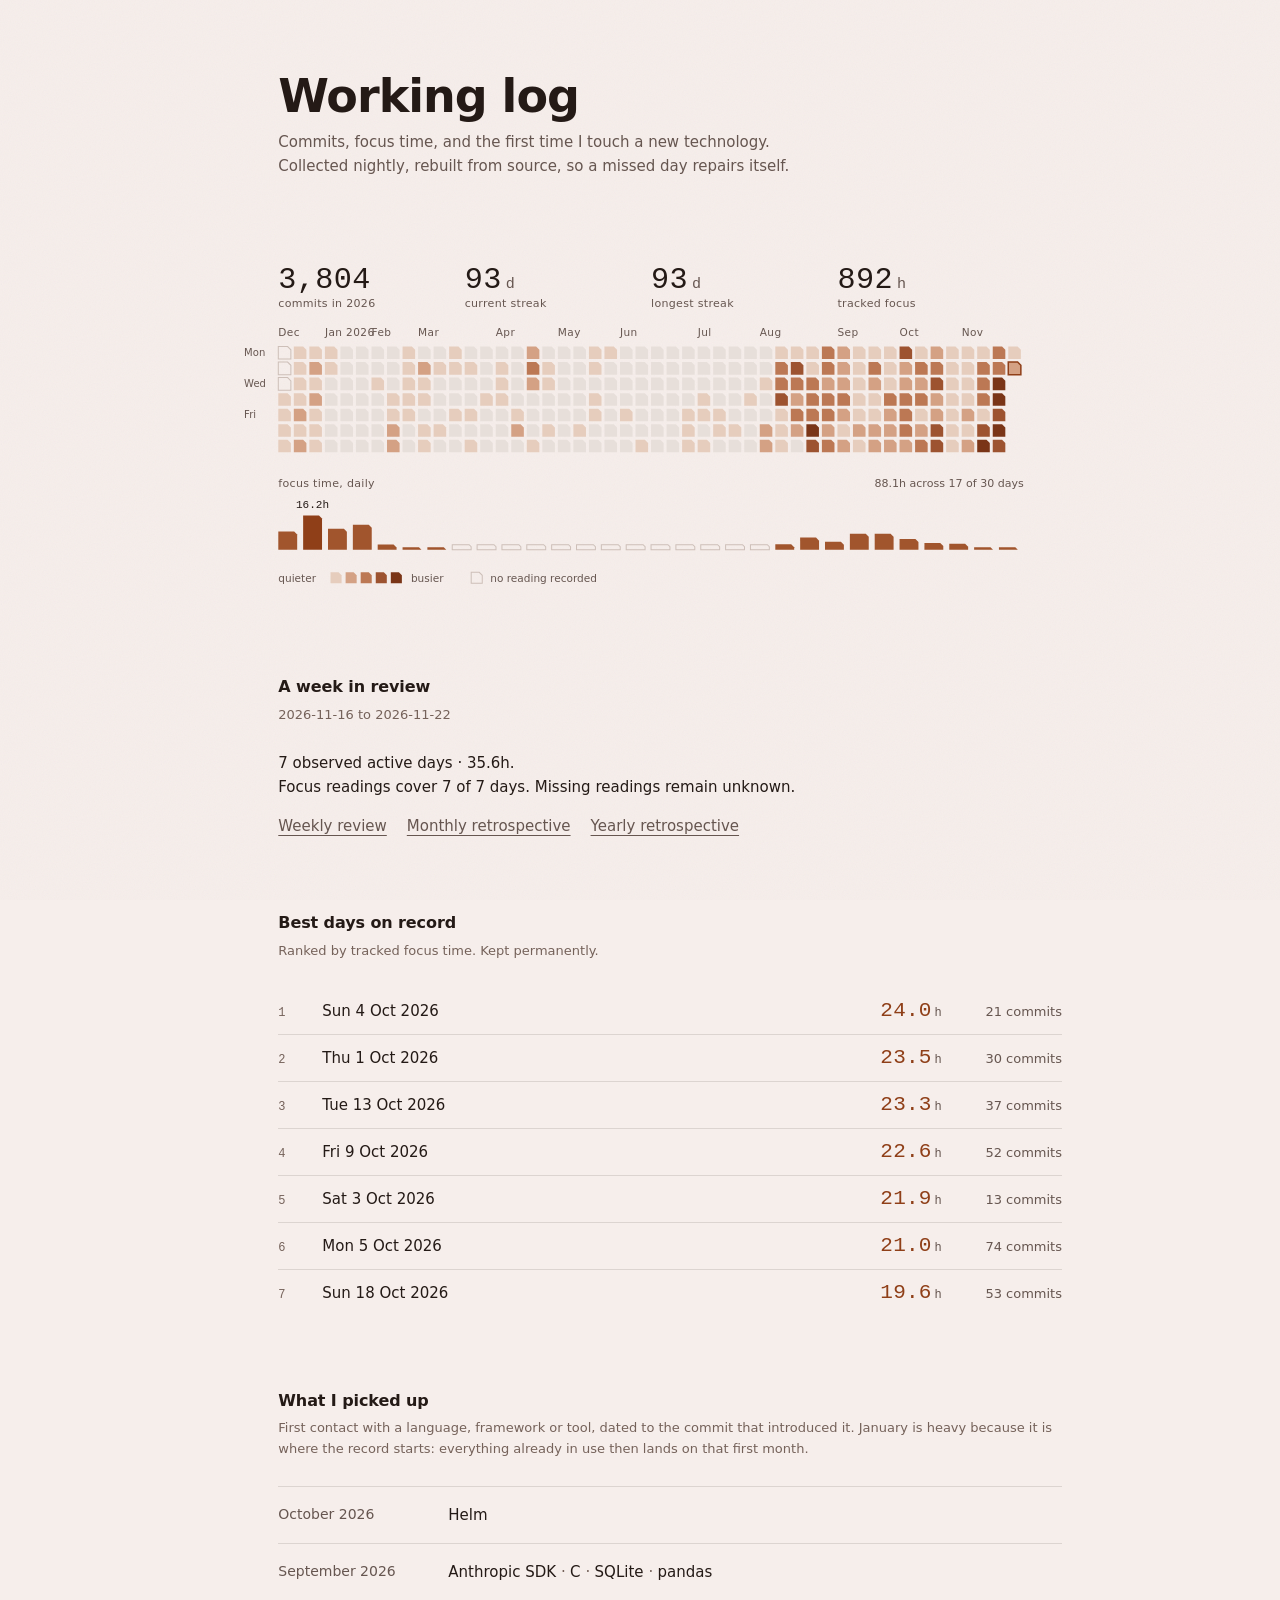
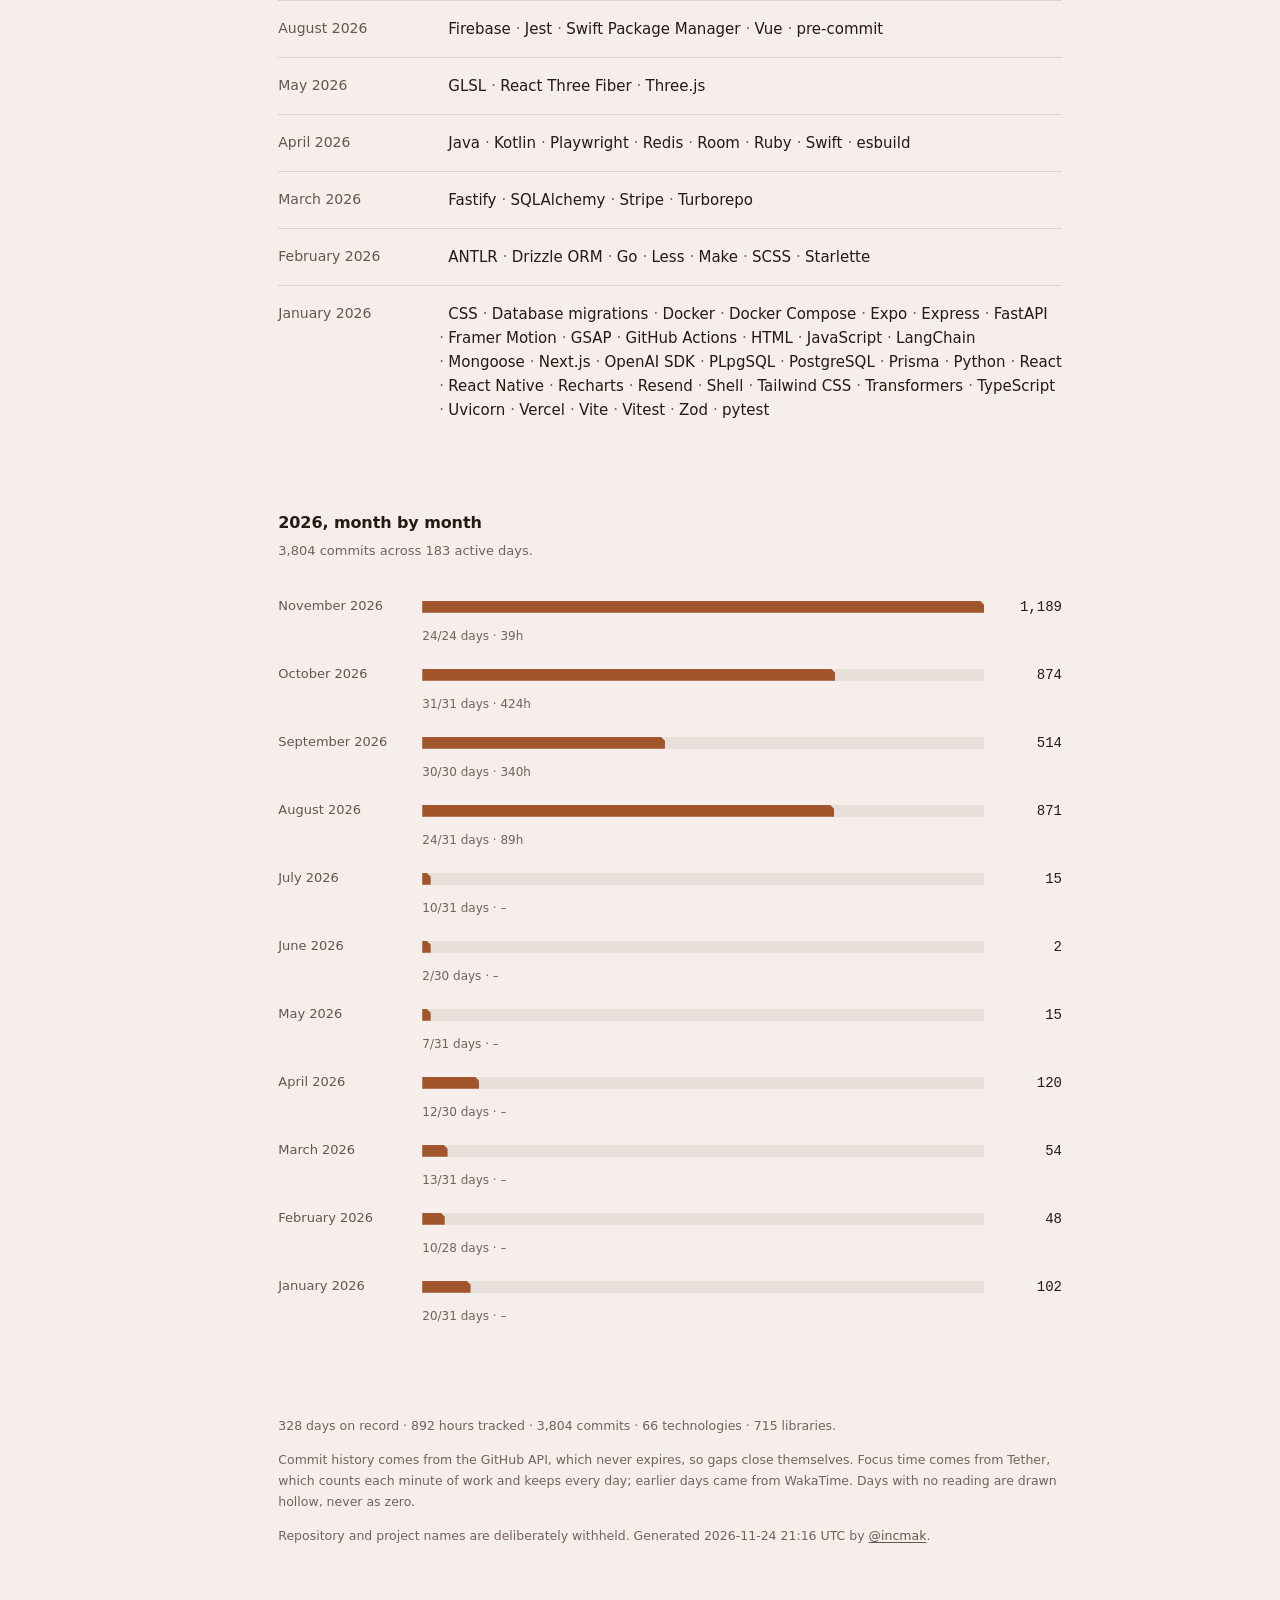
==== index.html @ fe4ab444 "Update working log for 2026-11-24" ====
<!doctype html>
<html lang="en">
<head>
<meta charset="utf-8">
<meta name="viewport" content="width=device-width, initial-scale=1">
<title>Working log</title>
<meta name="description" content="A self-updating record of commits, focus time and new technology.">
<meta name="color-scheme" content="dark light">
<link rel="icon" href="data:image/svg+xml,%3Csvg xmlns='http://www.w3.org/2000/svg' viewBox='0 0 16 16'%3E%3Cpath d='M2 2h9l3 3v9H2z' fill='%23cc7642'/%3E%3C/svg%3E">
<style>:root {
  --bg: #17100f;
  --ink: #f2e8e3;
  --dim: #b3a099;
  --faint: #958077;
  --cell-empty: #241b19;
  --cell-hollow: #3a2c28;
  --accent: #f0a05c;
  --focus: #c9764a;
  --ramp-0: #3d2620;
  --ramp-1: #6b3a2a;
  --ramp-2: #9c5334;
  --ramp-3: #cc7642;
  --ramp-4: #f0a05c;
}
:root { --hairline: rgba(242,232,227,.10); }
@media (prefers-color-scheme: light) {
:root {
  --bg: #f6eeeb;
  --ink: #241a16;
  --dim: #665650;
  --faint: #75625a;
  --cell-empty: #e7dfda;
  --cell-hollow: #cdbfb8;
  --accent: #8f3f18;
  --focus: #a1552d;
  --ramp-0: #e6cdbd;
  --ramp-1: #d4a184;
  --ramp-2: #bc7854;
  --ramp-3: #9d5330;
  --ramp-4: #7a3517;
}
:root { --hairline: rgba(36,26,22,.12); }
}

*, *::before, *::after { box-sizing: border-box; }
html { -webkit-text-size-adjust: 100%; }
body {
  margin: 0;
  background: var(--bg);
  color: var(--ink);
  font: 15px/1.6 system-ui, -apple-system, 'Segoe UI', Roboto, sans-serif;
  font-synthesis-weight: none;
}
/* Grain sits on the substrate, never over the content. */
.grain {
  position: fixed; inset: 0; pointer-events: none; z-index: 0;
  background-image: url("data:image/svg+xml,%3Csvg xmlns='http://www.w3.org/2000/svg' width='160' height='160'%3E%3Cfilter id='n'%3E%3CfeTurbulence type='fractalNoise' baseFrequency='0.85' numOctaves='3' stitchTiles='stitch'/%3E%3C/filter%3E%3Crect width='100%25' height='100%25' filter='url(%23n)'/%3E%3C/svg%3E"); opacity: .045;
}
/* The field is the signature artifact, so the page aligns to IT rather than the
   other way round: this inset equals the SVG's own left margin (60 of 840),
   putting the masthead, headings and rows on the same axis as the stat columns. */
.page {
  position: relative; z-index: 1; max-width: 900px; margin: 0 auto;
  padding: 72px 28px 96px; --inset: 7.143%;
}
.masthead, section, .colophon { padding-left: var(--inset); }

.masthead { margin-bottom: 56px; }
.masthead h1 {
  margin: 0 0 10px; font-size: clamp(30px, 6vw, 46px); font-weight: 620;
  letter-spacing: -.022em; line-height: 1.05;
}
.masthead p { margin: 0; max-width: 54ch; color: var(--dim); }

/* The field is the signature artifact and leads the page. On a narrow screen it
   scrolls rather than shrinking until the cells are unreadable. */
.field-scroll { overflow-x: auto; margin: 0 -28px; padding: 0 28px; }
.field-scroll svg { margin-left: 0; }
.field-scroll svg { display: block; width: 100%; min-width: 700px; height: auto; }
.field-scroll svg path[fill]:not([fill="none"]) { transition: opacity .12s ease; }
.field-scroll svg:hover path[fill]:not([fill="none"]) { opacity: .55; }
.field-scroll svg path:hover { opacity: 1 !important; }

section { margin-top: 72px; }
h2 {
  margin: 0 0 5px; font-size: 16px; font-weight: 600; letter-spacing: -.006em;
  color: var(--ink);
}
.lede { margin: 0 0 26px; color: var(--faint); font-size: 13px; }
.review-links { display: flex; flex-wrap: wrap; gap: 8px 20px; }
.review-links a { color: var(--dim); text-underline-offset: 4px; }

/* Records. Fixed columns so every row lines up regardless of content length. */
.records { list-style: none; margin: 0; padding: 0; }
.records li {
  display: grid; grid-template-columns: 28px 1fr auto 104px;
  align-items: baseline; gap: 16px; padding: 11px 0;
  border-top: 1px solid var(--hairline);
}
.records li:first-child { border-top: 0; }
.rank { font: 500 12px/1 ui-monospace, SFMono-Regular, Menlo, monospace; color: var(--faint); }
.when { color: var(--ink); }
.hours {
  font: 500 21px/1 ui-monospace, SFMono-Regular, Menlo, monospace;
  letter-spacing: .01em; color: var(--accent);
}
.hours i { font-style: normal; font-size: 12px; color: var(--dim); margin-left: 3px; }
.commits { text-align: right; color: var(--dim); font-size: 13px; }

/* Picked up: typographic list, not a wall of tinted chips. */
.epoch { display: grid; grid-template-columns: 150px 1fr; gap: 20px; padding: 16px 0; border-top: 1px solid var(--hairline); }
.epoch:first-child { border-top: 0; }
.epoch h3 { margin: 0; font-size: 14px; font-weight: 500; color: var(--dim); }
.picked { list-style: none; display: flex; flex-wrap: wrap; margin: 0; padding: 0; gap: 0 14px; }
.picked li { position: relative; }
.picked li + li::before {
  content: "\00b7"; position: absolute; left: -9px; color: var(--faint);
}

/* Months. The bar carries the same cut corner as a field cell. */
.months { list-style: none; margin: 0; padding: 0; }
.months li {
  display: grid; grid-template-columns: 130px 1fr 64px; align-items: center;
  gap: 14px; padding: 9px 0;
}
.months .m { color: var(--dim); font-size: 13px; }
.months .track { height: 12px; background: var(--cell-empty); }
.months .track i {
  display: block; height: 100%; background: var(--focus);
  clip-path: polygon(0 0, calc(100% - 4px) 0, 100% 4px, 100% 100%, 0 100%);
}
.months .n { font: 500 14px/1 ui-monospace, SFMono-Regular, Menlo, monospace; text-align: right; }
.months .sub { grid-column: 2 / -1; font-size: 12px; color: var(--faint); margin-top: -4px; }

.colophon { margin-top: 80px; color: var(--faint); font-size: 12.5px; line-height: 1.7; }
.colophon a { color: var(--dim); text-decoration-thickness: 1px; text-underline-offset: 2px; }
.colophon a:hover { color: var(--ink); }

@media (max-width: 620px) {
  .page { padding: 48px 20px 72px; --inset: 0; }
  .records li { grid-template-columns: 22px 1fr auto; }
  .records .commits { grid-column: 2 / -1; text-align: left; margin-top: -6px; }
  .epoch { grid-template-columns: 1fr; gap: 6px; }
  .months li { grid-template-columns: 104px 1fr 56px; }
}
@media (prefers-reduced-motion: reduce) {
  * { transition: none !important; animation: none !important; }
}
</style>
</head>
<body>
<div class="grain" aria-hidden="true"></div>
<div class="page">

<header class="masthead">
  <h1>Working log</h1>
  <p>Commits, focus time, and the first time I touch a new technology.
  Collected nightly, rebuilt from source, so a missed day repairs itself.</p>
</header>

<div class="field-scroll"><svg xmlns="http://www.w3.org/2000/svg" width="840" height="366" viewBox="0 0 840 366" role="img" aria-label="Commits per day over the last year, with recent focus time">
<rect width="840" height="366" fill="transparent"/>
<text x="60.0" y="54" font-family="ui-monospace, SFMono-Regular, 'SF Mono', 'Cascadia Mono', Menlo, Consolas, monospace" font-size="30" font-weight="500" fill="var(--ink)" letter-spacing="0.4">3,804</text>
<text x="60.0" y="73" font-family="system-ui, -apple-system, 'Segoe UI', Roboto, 'Helvetica Neue', Arial, sans-serif" font-size="11" fill="var(--dim)" letter-spacing="0.3">commits in 2026</text>
<text x="245.5" y="54" font-family="ui-monospace, SFMono-Regular, 'SF Mono', 'Cascadia Mono', Menlo, Consolas, monospace" font-size="30" font-weight="500" fill="var(--ink)" letter-spacing="0.4">93<tspan dx="4" font-size="15" fill="var(--dim)">d</tspan></text>
<text x="245.5" y="73" font-family="system-ui, -apple-system, 'Segoe UI', Roboto, 'Helvetica Neue', Arial, sans-serif" font-size="11" fill="var(--dim)" letter-spacing="0.3">current streak</text>
<text x="431.0" y="54" font-family="ui-monospace, SFMono-Regular, 'SF Mono', 'Cascadia Mono', Menlo, Consolas, monospace" font-size="30" font-weight="500" fill="var(--ink)" letter-spacing="0.4">93<tspan dx="4" font-size="15" fill="var(--dim)">d</tspan></text>
<text x="431.0" y="73" font-family="system-ui, -apple-system, 'Segoe UI', Roboto, 'Helvetica Neue', Arial, sans-serif" font-size="11" fill="var(--dim)" letter-spacing="0.3">longest streak</text>
<text x="616.5" y="54" font-family="ui-monospace, SFMono-Regular, 'SF Mono', 'Cascadia Mono', Menlo, Consolas, monospace" font-size="30" font-weight="500" fill="var(--ink)" letter-spacing="0.4">892<tspan dx="4" font-size="15" fill="var(--dim)">h</tspan></text>
<text x="616.5" y="73" font-family="system-ui, -apple-system, 'Segoe UI', Roboto, 'Helvetica Neue', Arial, sans-serif" font-size="11" fill="var(--dim)" letter-spacing="0.3">tracked focus</text>
<text x="60.0" y="102" font-family="system-ui, -apple-system, 'Segoe UI', Roboto, 'Helvetica Neue', Arial, sans-serif" font-size="10.5" fill="var(--dim)" letter-spacing="0.4">Dec</text>
<text x="106.4" y="102" font-family="system-ui, -apple-system, 'Segoe UI', Roboto, 'Helvetica Neue', Arial, sans-serif" font-size="10.5" fill="var(--dim)" letter-spacing="0.4">Jan 2026</text>
<text x="152.8" y="102" font-family="system-ui, -apple-system, 'Segoe UI', Roboto, 'Helvetica Neue', Arial, sans-serif" font-size="10.5" fill="var(--dim)" letter-spacing="0.4">Feb</text>
<text x="199.1" y="102" font-family="system-ui, -apple-system, 'Segoe UI', Roboto, 'Helvetica Neue', Arial, sans-serif" font-size="10.5" fill="var(--dim)" letter-spacing="0.4">Mar</text>
<text x="276.4" y="102" font-family="system-ui, -apple-system, 'Segoe UI', Roboto, 'Helvetica Neue', Arial, sans-serif" font-size="10.5" fill="var(--dim)" letter-spacing="0.4">Apr</text>
<text x="338.2" y="102" font-family="system-ui, -apple-system, 'Segoe UI', Roboto, 'Helvetica Neue', Arial, sans-serif" font-size="10.5" fill="var(--dim)" letter-spacing="0.4">May</text>
<text x="400.1" y="102" font-family="system-ui, -apple-system, 'Segoe UI', Roboto, 'Helvetica Neue', Arial, sans-serif" font-size="10.5" fill="var(--dim)" letter-spacing="0.4">Jun</text>
<text x="477.4" y="102" font-family="system-ui, -apple-system, 'Segoe UI', Roboto, 'Helvetica Neue', Arial, sans-serif" font-size="10.5" fill="var(--dim)" letter-spacing="0.4">Jul</text>
<text x="539.2" y="102" font-family="system-ui, -apple-system, 'Segoe UI', Roboto, 'Helvetica Neue', Arial, sans-serif" font-size="10.5" fill="var(--dim)" letter-spacing="0.4">Aug</text>
<text x="616.5" y="102" font-family="system-ui, -apple-system, 'Segoe UI', Roboto, 'Helvetica Neue', Arial, sans-serif" font-size="10.5" fill="var(--dim)" letter-spacing="0.4">Sep</text>
<text x="678.3" y="102" font-family="system-ui, -apple-system, 'Segoe UI', Roboto, 'Helvetica Neue', Arial, sans-serif" font-size="10.5" fill="var(--dim)" letter-spacing="0.4">Oct</text>
<text x="740.2" y="102" font-family="system-ui, -apple-system, 'Segoe UI', Roboto, 'Helvetica Neue', Arial, sans-serif" font-size="10.5" fill="var(--dim)" letter-spacing="0.4">Nov</text>
<text x="26" y="118.3" font-family="system-ui, -apple-system, 'Segoe UI', Roboto, 'Helvetica Neue', Arial, sans-serif" font-size="10" fill="var(--dim)" dominant-baseline="central">Mon</text>
<text x="26" y="149.2" font-family="system-ui, -apple-system, 'Segoe UI', Roboto, 'Helvetica Neue', Arial, sans-serif" font-size="10" fill="var(--dim)" dominant-baseline="central">Wed</text>
<text x="26" y="180.1" font-family="system-ui, -apple-system, 'Segoe UI', Roboto, 'Helvetica Neue', Arial, sans-serif" font-size="10" fill="var(--dim)" dominant-baseline="central">Fri</text>
<path d="M60.00 112.00H69.27L72.52 115.26V124.52H60.00Z" fill="none" stroke="var(--cell-hollow)" stroke-width="1"><title>Mon 29 Dec 2025: no record</title></path>
<path d="M60.00 127.46H69.27L72.52 130.71V139.98H60.00Z" fill="none" stroke="var(--cell-hollow)" stroke-width="1"><title>Tue 30 Dec 2025: no record</title></path>
<path d="M60.00 142.92H69.27L72.52 146.17V155.44H60.00Z" fill="none" stroke="var(--cell-hollow)" stroke-width="1"><title>Wed 31 Dec 2025: no record</title></path>
<path d="M60.00 158.38H69.27L72.52 161.63V170.90H60.00Z" fill="var(--ramp-0)"><title>Thu 1 Jan 2026: 6 commits</title></path>
<path d="M60.00 173.83H69.27L72.52 177.09V186.35H60.00Z" fill="var(--ramp-0)"><title>Fri 2 Jan 2026: 8 commits</title></path>
<path d="M60.00 189.29H69.27L72.52 192.55V201.81H60.00Z" fill="var(--ramp-0)"><title>Sat 3 Jan 2026: 1 commit</title></path>
<path d="M60.00 204.75H69.27L72.52 208.01V217.27H60.00Z" fill="var(--ramp-0)"><title>Sun 4 Jan 2026: 5 commits</title></path>
<path d="M75.46 112.00H84.72L87.98 115.26V124.52H75.46Z" fill="var(--ramp-0)"><title>Mon 5 Jan 2026: 1 commit</title></path>
<path d="M75.46 127.46H84.72L87.98 130.71V139.98H75.46Z" fill="var(--ramp-0)"><title>Tue 6 Jan 2026: 5 commits</title></path>
<path d="M75.46 142.92H84.72L87.98 146.17V155.44H75.46Z" fill="var(--ramp-0)"><title>Wed 7 Jan 2026: 5 commits</title></path>
<path d="M75.46 158.38H84.72L87.98 161.63V170.90H75.46Z" fill="var(--ramp-0)"><title>Thu 8 Jan 2026: 2 commits</title></path>
<path d="M75.46 173.83H84.72L87.98 177.09V186.35H75.46Z" fill="var(--ramp-1)"><title>Fri 9 Jan 2026: 9 commits</title></path>
<path d="M75.46 189.29H84.72L87.98 192.55V201.81H75.46Z" fill="var(--ramp-0)"><title>Sat 10 Jan 2026: 6 commits</title></path>
<path d="M75.46 204.75H84.72L87.98 208.01V217.27H75.46Z" fill="var(--ramp-1)"><title>Sun 11 Jan 2026: 10 commits</title></path>
<path d="M90.92 112.00H100.18L103.44 115.26V124.52H90.92Z" fill="var(--ramp-0)"><title>Mon 12 Jan 2026: 7 commits</title></path>
<path d="M90.92 127.46H100.18L103.44 130.71V139.98H90.92Z" fill="var(--ramp-1)"><title>Tue 13 Jan 2026: 10 commits</title></path>
<path d="M90.92 142.92H100.18L103.44 146.17V155.44H90.92Z" fill="var(--ramp-0)"><title>Wed 14 Jan 2026: 3 commits</title></path>
<path d="M90.92 158.38H100.18L103.44 161.63V170.90H90.92Z" fill="var(--ramp-1)"><title>Thu 15 Jan 2026: 11 commits</title></path>
<path d="M90.92 173.83H100.18L103.44 177.09V186.35H90.92Z" fill="var(--ramp-0)"><title>Fri 16 Jan 2026: 3 commits</title></path>
<path d="M90.92 189.29H100.18L103.44 192.55V201.81H90.92Z" fill="var(--ramp-0)"><title>Sat 17 Jan 2026: 4 commits</title></path>
<path d="M90.92 204.75H100.18L103.44 208.01V217.27H90.92Z" fill="var(--ramp-0)"><title>Sun 18 Jan 2026: 1 commit</title></path>
<path d="M106.38 112.00H115.64L118.90 115.26V124.52H106.38Z" fill="var(--ramp-0)"><title>Mon 19 Jan 2026: 4 commits</title></path>
<path d="M106.38 127.46H115.64L118.90 130.71V139.98H106.38Z" fill="var(--ramp-0)"><title>Tue 20 Jan 2026: 1 commit</title></path>
<path d="M106.38 142.92H115.64L118.90 146.17V155.44H106.38Z" fill="var(--cell-empty)"><title>Wed 21 Jan 2026: 0 commits</title></path>
<path d="M106.38 158.38H115.64L118.90 161.63V170.90H106.38Z" fill="var(--cell-empty)"><title>Thu 22 Jan 2026: 0 commits</title></path>
<path d="M106.38 173.83H115.64L118.90 177.09V186.35H106.38Z" fill="var(--cell-empty)"><title>Fri 23 Jan 2026: 0 commits</title></path>
<path d="M106.38 189.29H115.64L118.90 192.55V201.81H106.38Z" fill="var(--cell-empty)"><title>Sat 24 Jan 2026: 0 commits</title></path>
<path d="M106.38 204.75H115.64L118.90 208.01V217.27H106.38Z" fill="var(--cell-empty)"><title>Sun 25 Jan 2026: 0 commits</title></path>
<path d="M121.83 112.00H131.10L134.35 115.26V124.52H121.83Z" fill="var(--cell-empty)"><title>Mon 26 Jan 2026: 0 commits</title></path>
<path d="M121.83 127.46H131.10L134.35 130.71V139.98H121.83Z" fill="var(--cell-empty)"><title>Tue 27 Jan 2026: 0 commits</title></path>
<path d="M121.83 142.92H131.10L134.35 146.17V155.44H121.83Z" fill="var(--cell-empty)"><title>Wed 28 Jan 2026: 0 commits</title></path>
<path d="M121.83 158.38H131.10L134.35 161.63V170.90H121.83Z" fill="var(--cell-empty)"><title>Thu 29 Jan 2026: 0 commits</title></path>
<path d="M121.83 173.83H131.10L134.35 177.09V186.35H121.83Z" fill="var(--cell-empty)"><title>Fri 30 Jan 2026: 0 commits</title></path>
<path d="M121.83 189.29H131.10L134.35 192.55V201.81H121.83Z" fill="var(--cell-empty)"><title>Sat 31 Jan 2026: 0 commits</title></path>
<path d="M121.83 204.75H131.10L134.35 208.01V217.27H121.83Z" fill="var(--cell-empty)"><title>Sun 1 Feb 2026: 0 commits</title></path>
<path d="M137.29 112.00H146.56L149.81 115.26V124.52H137.29Z" fill="var(--cell-empty)"><title>Mon 2 Feb 2026: 0 commits</title></path>
<path d="M137.29 127.46H146.56L149.81 130.71V139.98H137.29Z" fill="var(--cell-empty)"><title>Tue 3 Feb 2026: 0 commits</title></path>
<path d="M137.29 142.92H146.56L149.81 146.17V155.44H137.29Z" fill="var(--cell-empty)"><title>Wed 4 Feb 2026: 0 commits</title></path>
<path d="M137.29 158.38H146.56L149.81 161.63V170.90H137.29Z" fill="var(--cell-empty)"><title>Thu 5 Feb 2026: 0 commits</title></path>
<path d="M137.29 173.83H146.56L149.81 177.09V186.35H137.29Z" fill="var(--cell-empty)"><title>Fri 6 Feb 2026: 0 commits</title></path>
<path d="M137.29 189.29H146.56L149.81 192.55V201.81H137.29Z" fill="var(--cell-empty)"><title>Sat 7 Feb 2026: 0 commits</title></path>
<path d="M137.29 204.75H146.56L149.81 208.01V217.27H137.29Z" fill="var(--cell-empty)"><title>Sun 8 Feb 2026: 0 commits</title></path>
<path d="M152.75 112.00H162.02L165.27 115.26V124.52H152.75Z" fill="var(--cell-empty)"><title>Mon 9 Feb 2026: 0 commits</title></path>
<path d="M152.75 127.46H162.02L165.27 130.71V139.98H152.75Z" fill="var(--cell-empty)"><title>Tue 10 Feb 2026: 0 commits</title></path>
<path d="M152.75 142.92H162.02L165.27 146.17V155.44H152.75Z" fill="var(--ramp-0)"><title>Wed 11 Feb 2026: 1 commit</title></path>
<path d="M152.75 158.38H162.02L165.27 161.63V170.90H152.75Z" fill="var(--cell-empty)"><title>Thu 12 Feb 2026: 0 commits</title></path>
<path d="M152.75 173.83H162.02L165.27 177.09V186.35H152.75Z" fill="var(--cell-empty)"><title>Fri 13 Feb 2026: 0 commits</title></path>
<path d="M152.75 189.29H162.02L165.27 192.55V201.81H152.75Z" fill="var(--cell-empty)"><title>Sat 14 Feb 2026: 0 commits</title></path>
<path d="M152.75 204.75H162.02L165.27 208.01V217.27H152.75Z" fill="var(--cell-empty)"><title>Sun 15 Feb 2026: 0 commits</title></path>
<path d="M168.21 112.00H177.47L180.73 115.26V124.52H168.21Z" fill="var(--cell-empty)"><title>Mon 16 Feb 2026: 0 commits</title></path>
<path d="M168.21 127.46H177.47L180.73 130.71V139.98H168.21Z" fill="var(--cell-empty)"><title>Tue 17 Feb 2026: 0 commits</title></path>
<path d="M168.21 142.92H177.47L180.73 146.17V155.44H168.21Z" fill="var(--cell-empty)"><title>Wed 18 Feb 2026: 0 commits</title></path>
<path d="M168.21 158.38H177.47L180.73 161.63V170.90H168.21Z" fill="var(--ramp-0)"><title>Thu 19 Feb 2026: 7 commits</title></path>
<path d="M168.21 173.83H177.47L180.73 177.09V186.35H168.21Z" fill="var(--ramp-0)"><title>Fri 20 Feb 2026: 3 commits</title></path>
<path d="M168.21 189.29H177.47L180.73 192.55V201.81H168.21Z" fill="var(--ramp-1)"><title>Sat 21 Feb 2026: 11 commits</title></path>
<path d="M168.21 204.75H177.47L180.73 208.01V217.27H168.21Z" fill="var(--ramp-1)"><title>Sun 22 Feb 2026: 11 commits</title></path>
<path d="M183.67 112.00H192.93L196.19 115.26V124.52H183.67Z" fill="var(--ramp-0)"><title>Mon 23 Feb 2026: 4 commits</title></path>
<path d="M183.67 127.46H192.93L196.19 130.71V139.98H183.67Z" fill="var(--ramp-0)"><title>Tue 24 Feb 2026: 7 commits</title></path>
<path d="M183.67 142.92H192.93L196.19 146.17V155.44H183.67Z" fill="var(--ramp-0)"><title>Wed 25 Feb 2026: 1 commit</title></path>
<path d="M183.67 158.38H192.93L196.19 161.63V170.90H183.67Z" fill="var(--ramp-0)"><title>Thu 26 Feb 2026: 1 commit</title></path>
<path d="M183.67 173.83H192.93L196.19 177.09V186.35H183.67Z" fill="var(--ramp-0)"><title>Fri 27 Feb 2026: 2 commits</title></path>
<path d="M183.67 189.29H192.93L196.19 192.55V201.81H183.67Z" fill="var(--cell-empty)"><title>Sat 28 Feb 2026: 0 commits</title></path>
<path d="M183.67 204.75H192.93L196.19 208.01V217.27H183.67Z" fill="var(--cell-empty)"><title>Sun 1 Mar 2026: 0 commits</title></path>
<path d="M199.12 112.00H208.39L211.65 115.26V124.52H199.12Z" fill="var(--cell-empty)"><title>Mon 2 Mar 2026: 0 commits</title></path>
<path d="M199.12 127.46H208.39L211.65 130.71V139.98H199.12Z" fill="var(--ramp-1)"><title>Tue 3 Mar 2026: 16 commits</title></path>
<path d="M199.12 142.92H208.39L211.65 146.17V155.44H199.12Z" fill="var(--ramp-0)"><title>Wed 4 Mar 2026: 4 commits</title></path>
<path d="M199.12 158.38H208.39L211.65 161.63V170.90H199.12Z" fill="var(--ramp-0)"><title>Thu 5 Mar 2026: 4 commits</title></path>
<path d="M199.12 173.83H208.39L211.65 177.09V186.35H199.12Z" fill="var(--cell-empty)"><title>Fri 6 Mar 2026: 0 commits</title></path>
<path d="M199.12 189.29H208.39L211.65 192.55V201.81H199.12Z" fill="var(--ramp-0)"><title>Sat 7 Mar 2026: 2 commits</title></path>
<path d="M199.12 204.75H208.39L211.65 208.01V217.27H199.12Z" fill="var(--ramp-0)"><title>Sun 8 Mar 2026: 7 commits</title></path>
<path d="M214.58 112.00H223.85L227.10 115.26V124.52H214.58Z" fill="var(--cell-empty)"><title>Mon 9 Mar 2026: 0 commits</title></path>
<path d="M214.58 127.46H223.85L227.10 130.71V139.98H214.58Z" fill="var(--ramp-0)"><title>Tue 10 Mar 2026: 6 commits</title></path>
<path d="M214.58 142.92H223.85L227.10 146.17V155.44H214.58Z" fill="var(--cell-empty)"><title>Wed 11 Mar 2026: 0 commits</title></path>
<path d="M214.58 158.38H223.85L227.10 161.63V170.90H214.58Z" fill="var(--cell-empty)"><title>Thu 12 Mar 2026: 0 commits</title></path>
<path d="M214.58 173.83H223.85L227.10 177.09V186.35H214.58Z" fill="var(--cell-empty)"><title>Fri 13 Mar 2026: 0 commits</title></path>
<path d="M214.58 189.29H223.85L227.10 192.55V201.81H214.58Z" fill="var(--ramp-0)"><title>Sat 14 Mar 2026: 4 commits</title></path>
<path d="M214.58 204.75H223.85L227.10 208.01V217.27H214.58Z" fill="var(--cell-empty)"><title>Sun 15 Mar 2026: 0 commits</title></path>
<path d="M230.04 112.00H239.31L242.56 115.26V124.52H230.04Z" fill="var(--ramp-0)"><title>Mon 16 Mar 2026: 2 commits</title></path>
<path d="M230.04 127.46H239.31L242.56 130.71V139.98H230.04Z" fill="var(--ramp-0)"><title>Tue 17 Mar 2026: 1 commit</title></path>
<path d="M230.04 142.92H239.31L242.56 146.17V155.44H230.04Z" fill="var(--cell-empty)"><title>Wed 18 Mar 2026: 0 commits</title></path>
<path d="M230.04 158.38H239.31L242.56 161.63V170.90H230.04Z" fill="var(--cell-empty)"><title>Thu 19 Mar 2026: 0 commits</title></path>
<path d="M230.04 173.83H239.31L242.56 177.09V186.35H230.04Z" fill="var(--ramp-0)"><title>Fri 20 Mar 2026: 1 commit</title></path>
<path d="M230.04 189.29H239.31L242.56 192.55V201.81H230.04Z" fill="var(--cell-empty)"><title>Sat 21 Mar 2026: 0 commits</title></path>
<path d="M230.04 204.75H239.31L242.56 208.01V217.27H230.04Z" fill="var(--cell-empty)"><title>Sun 22 Mar 2026: 0 commits</title></path>
<path d="M245.50 112.00H254.77L258.02 115.26V124.52H245.50Z" fill="var(--cell-empty)"><title>Mon 23 Mar 2026: 0 commits</title></path>
<path d="M245.50 127.46H254.77L258.02 130.71V139.98H245.50Z" fill="var(--ramp-0)"><title>Tue 24 Mar 2026: 3 commits</title></path>
<path d="M245.50 142.92H254.77L258.02 146.17V155.44H245.50Z" fill="var(--cell-empty)"><title>Wed 25 Mar 2026: 0 commits</title></path>
<path d="M245.50 158.38H254.77L258.02 161.63V170.90H245.50Z" fill="var(--cell-empty)"><title>Thu 26 Mar 2026: 0 commits</title></path>
<path d="M245.50 173.83H254.77L258.02 177.09V186.35H245.50Z" fill="var(--ramp-0)"><title>Fri 27 Mar 2026: 2 commits</title></path>
<path d="M245.50 189.29H254.77L258.02 192.55V201.81H245.50Z" fill="var(--cell-empty)"><title>Sat 28 Mar 2026: 0 commits</title></path>
<path d="M245.50 204.75H254.77L258.02 208.01V217.27H245.50Z" fill="var(--ramp-0)"><title>Sun 29 Mar 2026: 2 commits</title></path>
<path d="M260.96 112.00H270.22L273.48 115.26V124.52H260.96Z" fill="var(--cell-empty)"><title>Mon 30 Mar 2026: 0 commits</title></path>
<path d="M260.96 127.46H270.22L273.48 130.71V139.98H260.96Z" fill="var(--cell-empty)"><title>Tue 31 Mar 2026: 0 commits</title></path>
<path d="M260.96 142.92H270.22L273.48 146.17V155.44H260.96Z" fill="var(--cell-empty)"><title>Wed 1 Apr 2026: 0 commits</title></path>
<path d="M260.96 158.38H270.22L273.48 161.63V170.90H260.96Z" fill="var(--ramp-0)"><title>Thu 2 Apr 2026: 1 commit</title></path>
<path d="M260.96 173.83H270.22L273.48 177.09V186.35H260.96Z" fill="var(--cell-empty)"><title>Fri 3 Apr 2026: 0 commits</title></path>
<path d="M260.96 189.29H270.22L273.48 192.55V201.81H260.96Z" fill="var(--cell-empty)"><title>Sat 4 Apr 2026: 0 commits</title></path>
<path d="M260.96 204.75H270.22L273.48 208.01V217.27H260.96Z" fill="var(--cell-empty)"><title>Sun 5 Apr 2026: 0 commits</title></path>
<path d="M276.42 112.00H285.68L288.94 115.26V124.52H276.42Z" fill="var(--cell-empty)"><title>Mon 6 Apr 2026: 0 commits</title></path>
<path d="M276.42 127.46H285.68L288.94 130.71V139.98H276.42Z" fill="var(--ramp-0)"><title>Tue 7 Apr 2026: 6 commits</title></path>
<path d="M276.42 142.92H285.68L288.94 146.17V155.44H276.42Z" fill="var(--ramp-0)"><title>Wed 8 Apr 2026: 1 commit</title></path>
<path d="M276.42 158.38H285.68L288.94 161.63V170.90H276.42Z" fill="var(--ramp-0)"><title>Thu 9 Apr 2026: 2 commits</title></path>
<path d="M276.42 173.83H285.68L288.94 177.09V186.35H276.42Z" fill="var(--cell-empty)"><title>Fri 10 Apr 2026: 0 commits</title></path>
<path d="M276.42 189.29H285.68L288.94 192.55V201.81H276.42Z" fill="var(--cell-empty)"><title>Sat 11 Apr 2026: 0 commits</title></path>
<path d="M276.42 204.75H285.68L288.94 208.01V217.27H276.42Z" fill="var(--cell-empty)"><title>Sun 12 Apr 2026: 0 commits</title></path>
<path d="M291.88 112.00H301.14L304.40 115.26V124.52H291.88Z" fill="var(--cell-empty)"><title>Mon 13 Apr 2026: 0 commits</title></path>
<path d="M291.88 127.46H301.14L304.40 130.71V139.98H291.88Z" fill="var(--cell-empty)"><title>Tue 14 Apr 2026: 0 commits</title></path>
<path d="M291.88 142.92H301.14L304.40 146.17V155.44H291.88Z" fill="var(--cell-empty)"><title>Wed 15 Apr 2026: 0 commits</title></path>
<path d="M291.88 158.38H301.14L304.40 161.63V170.90H291.88Z" fill="var(--cell-empty)"><title>Thu 16 Apr 2026: 0 commits</title></path>
<path d="M291.88 173.83H301.14L304.40 177.09V186.35H291.88Z" fill="var(--ramp-0)"><title>Fri 17 Apr 2026: 2 commits</title></path>
<path d="M291.88 189.29H301.14L304.40 192.55V201.81H291.88Z" fill="var(--ramp-1)"><title>Sat 18 Apr 2026: 14 commits</title></path>
<path d="M291.88 204.75H301.14L304.40 208.01V217.27H291.88Z" fill="var(--cell-empty)"><title>Sun 19 Apr 2026: 0 commits</title></path>
<path d="M307.33 112.00H316.60L319.85 115.26V124.52H307.33Z" fill="var(--ramp-1)"><title>Mon 20 Apr 2026: 16 commits</title></path>
<path d="M307.33 127.46H316.60L319.85 130.71V139.98H307.33Z" fill="var(--ramp-2)"><title>Tue 21 Apr 2026: 56 commits</title></path>
<path d="M307.33 142.92H316.60L319.85 146.17V155.44H307.33Z" fill="var(--ramp-1)"><title>Wed 22 Apr 2026: 19 commits</title></path>
<path d="M307.33 158.38H316.60L319.85 161.63V170.90H307.33Z" fill="var(--cell-empty)"><title>Thu 23 Apr 2026: 0 commits</title></path>
<path d="M307.33 173.83H316.60L319.85 177.09V186.35H307.33Z" fill="var(--cell-empty)"><title>Fri 24 Apr 2026: 0 commits</title></path>
<path d="M307.33 189.29H316.60L319.85 192.55V201.81H307.33Z" fill="var(--cell-empty)"><title>Sat 25 Apr 2026: 0 commits</title></path>
<path d="M307.33 204.75H316.60L319.85 208.01V217.27H307.33Z" fill="var(--ramp-0)"><title>Sun 26 Apr 2026: 1 commit</title></path>
<path d="M322.79 112.00H332.06L335.31 115.26V124.52H322.79Z" fill="var(--cell-empty)"><title>Mon 27 Apr 2026: 0 commits</title></path>
<path d="M322.79 127.46H332.06L335.31 130.71V139.98H322.79Z" fill="var(--ramp-0)"><title>Tue 28 Apr 2026: 1 commit</title></path>
<path d="M322.79 142.92H332.06L335.31 146.17V155.44H322.79Z" fill="var(--ramp-0)"><title>Wed 29 Apr 2026: 1 commit</title></path>
<path d="M322.79 158.38H332.06L335.31 161.63V170.90H322.79Z" fill="var(--cell-empty)"><title>Thu 30 Apr 2026: 0 commits</title></path>
<path d="M322.79 173.83H332.06L335.31 177.09V186.35H322.79Z" fill="var(--cell-empty)"><title>Fri 1 May 2026: 0 commits</title></path>
<path d="M322.79 189.29H332.06L335.31 192.55V201.81H322.79Z" fill="var(--ramp-0)"><title>Sat 2 May 2026: 1 commit</title></path>
<path d="M322.79 204.75H332.06L335.31 208.01V217.27H322.79Z" fill="var(--cell-empty)"><title>Sun 3 May 2026: 0 commits</title></path>
<path d="M338.25 112.00H347.52L350.77 115.26V124.52H338.25Z" fill="var(--cell-empty)"><title>Mon 4 May 2026: 0 commits</title></path>
<path d="M338.25 127.46H347.52L350.77 130.71V139.98H338.25Z" fill="var(--cell-empty)"><title>Tue 5 May 2026: 0 commits</title></path>
<path d="M338.25 142.92H347.52L350.77 146.17V155.44H338.25Z" fill="var(--cell-empty)"><title>Wed 6 May 2026: 0 commits</title></path>
<path d="M338.25 158.38H347.52L350.77 161.63V170.90H338.25Z" fill="var(--cell-empty)"><title>Thu 7 May 2026: 0 commits</title></path>
<path d="M338.25 173.83H347.52L350.77 177.09V186.35H338.25Z" fill="var(--cell-empty)"><title>Fri 8 May 2026: 0 commits</title></path>
<path d="M338.25 189.29H347.52L350.77 192.55V201.81H338.25Z" fill="var(--cell-empty)"><title>Sat 9 May 2026: 0 commits</title></path>
<path d="M338.25 204.75H347.52L350.77 208.01V217.27H338.25Z" fill="var(--cell-empty)"><title>Sun 10 May 2026: 0 commits</title></path>
<path d="M353.71 112.00H362.97L366.23 115.26V124.52H353.71Z" fill="var(--cell-empty)"><title>Mon 11 May 2026: 0 commits</title></path>
<path d="M353.71 127.46H362.97L366.23 130.71V139.98H353.71Z" fill="var(--cell-empty)"><title>Tue 12 May 2026: 0 commits</title></path>
<path d="M353.71 142.92H362.97L366.23 146.17V155.44H353.71Z" fill="var(--cell-empty)"><title>Wed 13 May 2026: 0 commits</title></path>
<path d="M353.71 158.38H362.97L366.23 161.63V170.90H353.71Z" fill="var(--cell-empty)"><title>Thu 14 May 2026: 0 commits</title></path>
<path d="M353.71 173.83H362.97L366.23 177.09V186.35H353.71Z" fill="var(--cell-empty)"><title>Fri 15 May 2026: 0 commits</title></path>
<path d="M353.71 189.29H362.97L366.23 192.55V201.81H353.71Z" fill="var(--ramp-0)"><title>Sat 16 May 2026: 1 commit</title></path>
<path d="M353.71 204.75H362.97L366.23 208.01V217.27H353.71Z" fill="var(--cell-empty)"><title>Sun 17 May 2026: 0 commits</title></path>
<path d="M369.17 112.00H378.43L381.69 115.26V124.52H369.17Z" fill="var(--ramp-0)"><title>Mon 18 May 2026: 2 commits</title></path>
<path d="M369.17 127.46H378.43L381.69 130.71V139.98H369.17Z" fill="var(--ramp-0)"><title>Tue 19 May 2026: 1 commit</title></path>
<path d="M369.17 142.92H378.43L381.69 146.17V155.44H369.17Z" fill="var(--cell-empty)"><title>Wed 20 May 2026: 0 commits</title></path>
<path d="M369.17 158.38H378.43L381.69 161.63V170.90H369.17Z" fill="var(--ramp-0)"><title>Thu 21 May 2026: 5 commits</title></path>
<path d="M369.17 173.83H378.43L381.69 177.09V186.35H369.17Z" fill="var(--ramp-0)"><title>Fri 22 May 2026: 2 commits</title></path>
<path d="M369.17 189.29H378.43L381.69 192.55V201.81H369.17Z" fill="var(--cell-empty)"><title>Sat 23 May 2026: 0 commits</title></path>
<path d="M369.17 204.75H378.43L381.69 208.01V217.27H369.17Z" fill="var(--cell-empty)"><title>Sun 24 May 2026: 0 commits</title></path>
<path d="M384.62 112.00H393.89L397.15 115.26V124.52H384.62Z" fill="var(--ramp-0)"><title>Mon 25 May 2026: 3 commits</title></path>
<path d="M384.62 127.46H393.89L397.15 130.71V139.98H384.62Z" fill="var(--cell-empty)"><title>Tue 26 May 2026: 0 commits</title></path>
<path d="M384.62 142.92H393.89L397.15 146.17V155.44H384.62Z" fill="var(--cell-empty)"><title>Wed 27 May 2026: 0 commits</title></path>
<path d="M384.62 158.38H393.89L397.15 161.63V170.90H384.62Z" fill="var(--cell-empty)"><title>Thu 28 May 2026: 0 commits</title></path>
<path d="M384.62 173.83H393.89L397.15 177.09V186.35H384.62Z" fill="var(--cell-empty)"><title>Fri 29 May 2026: 0 commits</title></path>
<path d="M384.62 189.29H393.89L397.15 192.55V201.81H384.62Z" fill="var(--cell-empty)"><title>Sat 30 May 2026: 0 commits</title></path>
<path d="M384.62 204.75H393.89L397.15 208.01V217.27H384.62Z" fill="var(--cell-empty)"><title>Sun 31 May 2026: 0 commits</title></path>
<path d="M400.08 112.00H409.35L412.60 115.26V124.52H400.08Z" fill="var(--cell-empty)"><title>Mon 1 Jun 2026: 0 commits</title></path>
<path d="M400.08 127.46H409.35L412.60 130.71V139.98H400.08Z" fill="var(--cell-empty)"><title>Tue 2 Jun 2026: 0 commits</title></path>
<path d="M400.08 142.92H409.35L412.60 146.17V155.44H400.08Z" fill="var(--cell-empty)"><title>Wed 3 Jun 2026: 0 commits</title></path>
<path d="M400.08 158.38H409.35L412.60 161.63V170.90H400.08Z" fill="var(--cell-empty)"><title>Thu 4 Jun 2026: 0 commits</title></path>
<path d="M400.08 173.83H409.35L412.60 177.09V186.35H400.08Z" fill="var(--ramp-0)"><title>Fri 5 Jun 2026: 1 commit</title></path>
<path d="M400.08 189.29H409.35L412.60 192.55V201.81H400.08Z" fill="var(--cell-empty)"><title>Sat 6 Jun 2026: 0 commits</title></path>
<path d="M400.08 204.75H409.35L412.60 208.01V217.27H400.08Z" fill="var(--cell-empty)"><title>Sun 7 Jun 2026: 0 commits</title></path>
<path d="M415.54 112.00H424.81L428.06 115.26V124.52H415.54Z" fill="var(--cell-empty)"><title>Mon 8 Jun 2026: 0 commits</title></path>
<path d="M415.54 127.46H424.81L428.06 130.71V139.98H415.54Z" fill="var(--cell-empty)"><title>Tue 9 Jun 2026: 0 commits</title></path>
<path d="M415.54 142.92H424.81L428.06 146.17V155.44H415.54Z" fill="var(--cell-empty)"><title>Wed 10 Jun 2026: 0 commits</title></path>
<path d="M415.54 158.38H424.81L428.06 161.63V170.90H415.54Z" fill="var(--cell-empty)"><title>Thu 11 Jun 2026: 0 commits</title></path>
<path d="M415.54 173.83H424.81L428.06 177.09V186.35H415.54Z" fill="var(--cell-empty)"><title>Fri 12 Jun 2026: 0 commits</title></path>
<path d="M415.54 189.29H424.81L428.06 192.55V201.81H415.54Z" fill="var(--cell-empty)"><title>Sat 13 Jun 2026: 0 commits</title></path>
<path d="M415.54 204.75H424.81L428.06 208.01V217.27H415.54Z" fill="var(--ramp-0)"><title>Sun 14 Jun 2026: 1 commit</title></path>
<path d="M431.00 112.00H440.27L443.52 115.26V124.52H431.00Z" fill="var(--cell-empty)"><title>Mon 15 Jun 2026: 0 commits</title></path>
<path d="M431.00 127.46H440.27L443.52 130.71V139.98H431.00Z" fill="var(--cell-empty)"><title>Tue 16 Jun 2026: 0 commits</title></path>
<path d="M431.00 142.92H440.27L443.52 146.17V155.44H431.00Z" fill="var(--cell-empty)"><title>Wed 17 Jun 2026: 0 commits</title></path>
<path d="M431.00 158.38H440.27L443.52 161.63V170.90H431.00Z" fill="var(--cell-empty)"><title>Thu 18 Jun 2026: 0 commits</title></path>
<path d="M431.00 173.83H440.27L443.52 177.09V186.35H431.00Z" fill="var(--cell-empty)"><title>Fri 19 Jun 2026: 0 commits</title></path>
<path d="M431.00 189.29H440.27L443.52 192.55V201.81H431.00Z" fill="var(--cell-empty)"><title>Sat 20 Jun 2026: 0 commits</title></path>
<path d="M431.00 204.75H440.27L443.52 208.01V217.27H431.00Z" fill="var(--cell-empty)"><title>Sun 21 Jun 2026: 0 commits</title></path>
<path d="M446.46 112.00H455.72L458.98 115.26V124.52H446.46Z" fill="var(--cell-empty)"><title>Mon 22 Jun 2026: 0 commits</title></path>
<path d="M446.46 127.46H455.72L458.98 130.71V139.98H446.46Z" fill="var(--cell-empty)"><title>Tue 23 Jun 2026: 0 commits</title></path>
<path d="M446.46 142.92H455.72L458.98 146.17V155.44H446.46Z" fill="var(--cell-empty)"><title>Wed 24 Jun 2026: 0 commits</title></path>
<path d="M446.46 158.38H455.72L458.98 161.63V170.90H446.46Z" fill="var(--cell-empty)"><title>Thu 25 Jun 2026: 0 commits</title></path>
<path d="M446.46 173.83H455.72L458.98 177.09V186.35H446.46Z" fill="var(--cell-empty)"><title>Fri 26 Jun 2026: 0 commits</title></path>
<path d="M446.46 189.29H455.72L458.98 192.55V201.81H446.46Z" fill="var(--cell-empty)"><title>Sat 27 Jun 2026: 0 commits</title></path>
<path d="M446.46 204.75H455.72L458.98 208.01V217.27H446.46Z" fill="var(--cell-empty)"><title>Sun 28 Jun 2026: 0 commits</title></path>
<path d="M461.92 112.00H471.18L474.44 115.26V124.52H461.92Z" fill="var(--cell-empty)"><title>Mon 29 Jun 2026: 0 commits</title></path>
<path d="M461.92 127.46H471.18L474.44 130.71V139.98H461.92Z" fill="var(--cell-empty)"><title>Tue 30 Jun 2026: 0 commits</title></path>
<path d="M461.92 142.92H471.18L474.44 146.17V155.44H461.92Z" fill="var(--cell-empty)"><title>Wed 1 Jul 2026: 0 commits</title></path>
<path d="M461.92 158.38H471.18L474.44 161.63V170.90H461.92Z" fill="var(--cell-empty)"><title>Thu 2 Jul 2026: 0 commits</title></path>
<path d="M461.92 173.83H471.18L474.44 177.09V186.35H461.92Z" fill="var(--ramp-0)"><title>Fri 3 Jul 2026: 1 commit</title></path>
<path d="M461.92 189.29H471.18L474.44 192.55V201.81H461.92Z" fill="var(--ramp-0)"><title>Sat 4 Jul 2026: 2 commits</title></path>
<path d="M461.92 204.75H471.18L474.44 208.01V217.27H461.92Z" fill="var(--ramp-0)"><title>Sun 5 Jul 2026: 2 commits</title></path>
<path d="M477.38 112.00H486.64L489.90 115.26V124.52H477.38Z" fill="var(--cell-empty)"><title>Mon 6 Jul 2026: 0 commits</title></path>
<path d="M477.38 127.46H486.64L489.90 130.71V139.98H477.38Z" fill="var(--cell-empty)"><title>Tue 7 Jul 2026: 0 commits</title></path>
<path d="M477.38 142.92H486.64L489.90 146.17V155.44H477.38Z" fill="var(--cell-empty)"><title>Wed 8 Jul 2026: 0 commits</title></path>
<path d="M477.38 158.38H486.64L489.90 161.63V170.90H477.38Z" fill="var(--ramp-0)"><title>Thu 9 Jul 2026: 1 commit</title></path>
<path d="M477.38 173.83H486.64L489.90 177.09V186.35H477.38Z" fill="var(--ramp-0)"><title>Fri 10 Jul 2026: 1 commit</title></path>
<path d="M477.38 189.29H486.64L489.90 192.55V201.81H477.38Z" fill="var(--cell-empty)"><title>Sat 11 Jul 2026: 0 commits</title></path>
<path d="M477.38 204.75H486.64L489.90 208.01V217.27H477.38Z" fill="var(--ramp-0)"><title>Sun 12 Jul 2026: 1 commit</title></path>
<path d="M492.83 112.00H502.10L505.35 115.26V124.52H492.83Z" fill="var(--cell-empty)"><title>Mon 13 Jul 2026: 0 commits</title></path>
<path d="M492.83 127.46H502.10L505.35 130.71V139.98H492.83Z" fill="var(--cell-empty)"><title>Tue 14 Jul 2026: 0 commits</title></path>
<path d="M492.83 142.92H502.10L505.35 146.17V155.44H492.83Z" fill="var(--cell-empty)"><title>Wed 15 Jul 2026: 0 commits</title></path>
<path d="M492.83 158.38H502.10L505.35 161.63V170.90H492.83Z" fill="var(--cell-empty)"><title>Thu 16 Jul 2026: 0 commits</title></path>
<path d="M492.83 173.83H502.10L505.35 177.09V186.35H492.83Z" fill="var(--ramp-0)"><title>Fri 17 Jul 2026: 2 commits</title></path>
<path d="M492.83 189.29H502.10L505.35 192.55V201.81H492.83Z" fill="var(--ramp-0)"><title>Sat 18 Jul 2026: 2 commits</title></path>
<path d="M492.83 204.75H502.10L505.35 208.01V217.27H492.83Z" fill="var(--cell-empty)"><title>Sun 19 Jul 2026: 0 commits</title></path>
<path d="M508.29 112.00H517.56L520.81 115.26V124.52H508.29Z" fill="var(--cell-empty)"><title>Mon 20 Jul 2026: 0 commits</title></path>
<path d="M508.29 127.46H517.56L520.81 130.71V139.98H508.29Z" fill="var(--cell-empty)"><title>Tue 21 Jul 2026: 0 commits</title></path>
<path d="M508.29 142.92H517.56L520.81 146.17V155.44H508.29Z" fill="var(--cell-empty)"><title>Wed 22 Jul 2026: 0 commits</title></path>
<path d="M508.29 158.38H517.56L520.81 161.63V170.90H508.29Z" fill="var(--cell-empty)"><title>Thu 23 Jul 2026: 0 commits</title></path>
<path d="M508.29 173.83H517.56L520.81 177.09V186.35H508.29Z" fill="var(--cell-empty)"><title>Fri 24 Jul 2026: 0 commits</title></path>
<path d="M508.29 189.29H517.56L520.81 192.55V201.81H508.29Z" fill="var(--ramp-0)"><title>Sat 25 Jul 2026: 2 commits</title></path>
<path d="M508.29 204.75H517.56L520.81 208.01V217.27H508.29Z" fill="var(--cell-empty)"><title>Sun 26 Jul 2026: 0 commits</title></path>
<path d="M523.75 112.00H533.02L536.27 115.26V124.52H523.75Z" fill="var(--cell-empty)"><title>Mon 27 Jul 2026: 0 commits</title></path>
<path d="M523.75 127.46H533.02L536.27 130.71V139.98H523.75Z" fill="var(--cell-empty)"><title>Tue 28 Jul 2026: 0 commits</title></path>
<path d="M523.75 142.92H533.02L536.27 146.17V155.44H523.75Z" fill="var(--cell-empty)"><title>Wed 29 Jul 2026: 0 commits</title></path>
<path d="M523.75 158.38H533.02L536.27 161.63V170.90H523.75Z" fill="var(--ramp-0)"><title>Thu 30 Jul 2026: 1 commit</title></path>
<path d="M523.75 173.83H533.02L536.27 177.09V186.35H523.75Z" fill="var(--cell-empty)"><title>Fri 31 Jul 2026: 0 commits</title></path>
<path d="M523.75 189.29H533.02L536.27 192.55V201.81H523.75Z" fill="var(--cell-empty)"><title>Sat 1 Aug 2026: 0 commits</title></path>
<path d="M523.75 204.75H533.02L536.27 208.01V217.27H523.75Z" fill="var(--cell-empty)"><title>Sun 2 Aug 2026: 0 commits</title></path>
<path d="M539.21 112.00H548.47L551.73 115.26V124.52H539.21Z" fill="var(--cell-empty)"><title>Mon 3 Aug 2026: 0 commits</title></path>
<path d="M539.21 127.46H548.47L551.73 130.71V139.98H539.21Z" fill="var(--cell-empty)"><title>Tue 4 Aug 2026: 0 commits</title></path>
<path d="M539.21 142.92H548.47L551.73 146.17V155.44H539.21Z" fill="var(--ramp-0)"><title>Wed 5 Aug 2026: 1 commit</title></path>
<path d="M539.21 158.38H548.47L551.73 161.63V170.90H539.21Z" fill="var(--cell-empty)"><title>Thu 6 Aug 2026: 0 commits</title></path>
<path d="M539.21 173.83H548.47L551.73 177.09V186.35H539.21Z" fill="var(--cell-empty)"><title>Fri 7 Aug 2026: 0 commits</title></path>
<path d="M539.21 189.29H548.47L551.73 192.55V201.81H539.21Z" fill="var(--ramp-1)"><title>Sat 8 Aug 2026: 15 commits</title></path>
<path d="M539.21 204.75H548.47L551.73 208.01V217.27H539.21Z" fill="var(--ramp-1)"><title>Sun 9 Aug 2026: 18 commits</title></path>
<path d="M554.67 112.00H563.93L567.19 115.26V124.52H554.67Z" fill="var(--ramp-0)"><title>Mon 10 Aug 2026: 1 commit</title></path>
<path d="M554.67 127.46H563.93L567.19 130.71V139.98H554.67Z" fill="var(--ramp-2)"><title>Tue 11 Aug 2026: 45 commits</title></path>
<path d="M554.67 142.92H563.93L567.19 146.17V155.44H554.67Z" fill="var(--ramp-2)"><title>Wed 12 Aug 2026: 41 commits</title></path>
<path d="M554.67 158.38H563.93L567.19 161.63V170.90H554.67Z" fill="var(--ramp-3)"><title>Thu 13 Aug 2026: 74 commits</title></path>
<path d="M554.67 173.83H563.93L567.19 177.09V186.35H554.67Z" fill="var(--ramp-0)"><title>Fri 14 Aug 2026: 7 commits</title></path>
<path d="M554.67 189.29H563.93L567.19 192.55V201.81H554.67Z" fill="var(--ramp-0)"><title>Sat 15 Aug 2026: 2 commits</title></path>
<path d="M554.67 204.75H563.93L567.19 208.01V217.27H554.67Z" fill="var(--ramp-0)"><title>Sun 16 Aug 2026: 2 commits</title></path>
<path d="M570.12 112.00H579.39L582.65 115.26V124.52H570.12Z" fill="var(--ramp-0)"><title>Mon 17 Aug 2026: 4 commits</title></path>
<path d="M570.12 127.46H579.39L582.65 130.71V139.98H570.12Z" fill="var(--ramp-3)"><title>Tue 18 Aug 2026: 77 commits</title></path>
<path d="M570.12 142.92H579.39L582.65 146.17V155.44H570.12Z" fill="var(--ramp-2)"><title>Wed 19 Aug 2026: 48 commits</title></path>
<path d="M570.12 158.38H579.39L582.65 161.63V170.90H570.12Z" fill="var(--ramp-1)"><title>Thu 20 Aug 2026: 13 commits</title></path>
<path d="M570.12 173.83H579.39L582.65 177.09V186.35H570.12Z" fill="var(--ramp-2)"><title>Fri 21 Aug 2026: 28 commits</title></path>
<path d="M570.12 189.29H579.39L582.65 192.55V201.81H570.12Z" fill="var(--ramp-1)"><title>Sat 22 Aug 2026: 15 commits, 4.0h tracked</title></path>
<path d="M570.12 204.75H579.39L582.65 208.01V217.27H570.12Z" fill="var(--cell-empty)"><title>Sun 23 Aug 2026: 0 commits, 0.0h tracked</title></path>
<path d="M585.58 112.00H594.85L598.10 115.26V124.52H585.58Z" fill="var(--ramp-0)"><title>Mon 24 Aug 2026: 4 commits, 0.8h tracked</title></path>
<path d="M585.58 127.46H594.85L598.10 130.71V139.98H585.58Z" fill="var(--ramp-0)"><title>Tue 25 Aug 2026: 2 commits, 1.8h tracked</title></path>
<path d="M585.58 142.92H594.85L598.10 146.17V155.44H585.58Z" fill="var(--ramp-2)"><title>Wed 26 Aug 2026: 26 commits, 4.9h tracked</title></path>
<path d="M585.58 158.38H594.85L598.10 161.63V170.90H585.58Z" fill="var(--ramp-2)"><title>Thu 27 Aug 2026: 55 commits, 19.1h tracked</title></path>
<path d="M585.58 173.83H594.85L598.10 177.09V186.35H585.58Z" fill="var(--ramp-2)"><title>Fri 28 Aug 2026: 44 commits, 13.4h tracked</title></path>
<path d="M585.58 189.29H594.85L598.10 192.55V201.81H585.58Z" fill="var(--ramp-4)"><title>Sat 29 Aug 2026: 206 commits, 15.6h tracked</title></path>
<path d="M585.58 204.75H594.85L598.10 208.01V217.27H585.58Z" fill="var(--ramp-3)"><title>Sun 30 Aug 2026: 85 commits, 14.3h tracked</title></path>
<path d="M601.04 112.00H610.31L613.56 115.26V124.52H601.04Z" fill="var(--ramp-2)"><title>Mon 31 Aug 2026: 58 commits, 15.3h tracked</title></path>
<path d="M601.04 127.46H610.31L613.56 130.71V139.98H601.04Z" fill="var(--ramp-2)"><title>Tue 1 Sep 2026: 55 commits, 11.2h tracked</title></path>
<path d="M601.04 142.92H610.31L613.56 146.17V155.44H601.04Z" fill="var(--ramp-1)"><title>Wed 2 Sep 2026: 14 commits, 10.6h tracked</title></path>
<path d="M601.04 158.38H610.31L613.56 161.63V170.90H601.04Z" fill="var(--ramp-2)"><title>Thu 3 Sep 2026: 37 commits, 12.6h tracked</title></path>
<path d="M601.04 173.83H610.31L613.56 177.09V186.35H601.04Z" fill="var(--ramp-2)"><title>Fri 4 Sep 2026: 55 commits, 8.1h tracked</title></path>
<path d="M601.04 189.29H610.31L613.56 192.55V201.81H601.04Z" fill="var(--ramp-1)"><title>Sat 5 Sep 2026: 24 commits, 12.6h tracked</title></path>
<path d="M601.04 204.75H610.31L613.56 208.01V217.27H601.04Z" fill="var(--ramp-2)"><title>Sun 6 Sep 2026: 63 commits, 15.5h tracked</title></path>
<path d="M616.50 112.00H625.77L629.02 115.26V124.52H616.50Z" fill="var(--ramp-1)"><title>Mon 7 Sep 2026: 12 commits, 13.9h tracked</title></path>
<path d="M616.50 127.46H625.77L629.02 130.71V139.98H616.50Z" fill="var(--ramp-1)"><title>Tue 8 Sep 2026: 14 commits, 18.2h tracked</title></path>
<path d="M616.50 142.92H625.77L629.02 146.17V155.44H616.50Z" fill="var(--ramp-1)"><title>Wed 9 Sep 2026: 25 commits, 13.0h tracked</title></path>
<path d="M616.50 158.38H625.77L629.02 161.63V170.90H616.50Z" fill="var(--ramp-2)"><title>Thu 10 Sep 2026: 36 commits, 14.9h tracked</title></path>
<path d="M616.50 173.83H625.77L629.02 177.09V186.35H616.50Z" fill="var(--ramp-1)"><title>Fri 11 Sep 2026: 16 commits, 15.1h tracked</title></path>
<path d="M616.50 189.29H625.77L629.02 192.55V201.81H616.50Z" fill="var(--ramp-0)"><title>Sat 12 Sep 2026: 5 commits, 14.9h tracked</title></path>
<path d="M616.50 204.75H625.77L629.02 208.01V217.27H616.50Z" fill="var(--ramp-1)"><title>Sun 13 Sep 2026: 11 commits, 8.9h tracked</title></path>
<path d="M631.96 112.00H641.22L644.48 115.26V124.52H631.96Z" fill="var(--ramp-0)"><title>Mon 14 Sep 2026: 6 commits, 6.7h tracked</title></path>
<path d="M631.96 127.46H641.22L644.48 130.71V139.98H631.96Z" fill="var(--ramp-0)"><title>Tue 15 Sep 2026: 4 commits, 12.6h tracked</title></path>
<path d="M631.96 142.92H641.22L644.48 146.17V155.44H631.96Z" fill="var(--ramp-0)"><title>Wed 16 Sep 2026: 2 commits, 2.4h tracked</title></path>
<path d="M631.96 158.38H641.22L644.48 161.63V170.90H631.96Z" fill="var(--ramp-0)"><title>Thu 17 Sep 2026: 4 commits, 2.1h tracked</title></path>
<path d="M631.96 173.83H641.22L644.48 177.09V186.35H631.96Z" fill="var(--ramp-0)"><title>Fri 18 Sep 2026: 2 commits, 5.3h tracked</title></path>
<path d="M631.96 189.29H641.22L644.48 192.55V201.81H631.96Z" fill="var(--ramp-1)"><title>Sat 19 Sep 2026: 17 commits, 12.9h tracked</title></path>
<path d="M631.96 204.75H641.22L644.48 208.01V217.27H631.96Z" fill="var(--ramp-0)"><title>Sun 20 Sep 2026: 6 commits, 7.7h tracked</title></path>
<path d="M647.42 112.00H656.68L659.94 115.26V124.52H647.42Z" fill="var(--ramp-0)"><title>Mon 21 Sep 2026: 3 commits, 10.8h tracked</title></path>
<path d="M647.42 127.46H656.68L659.94 130.71V139.98H647.42Z" fill="var(--ramp-2)"><title>Tue 22 Sep 2026: 28 commits, 13.9h tracked</title></path>
<path d="M647.42 142.92H656.68L659.94 146.17V155.44H647.42Z" fill="var(--ramp-1)"><title>Wed 23 Sep 2026: 12 commits, 16.9h tracked</title></path>
<path d="M647.42 158.38H656.68L659.94 161.63V170.90H647.42Z" fill="var(--ramp-0)"><title>Thu 24 Sep 2026: 5 commits, 18.1h tracked</title></path>
<path d="M647.42 173.83H656.68L659.94 177.09V186.35H647.42Z" fill="var(--ramp-0)"><title>Fri 25 Sep 2026: 8 commits, 13.7h tracked</title></path>
<path d="M647.42 189.29H656.68L659.94 192.55V201.81H647.42Z" fill="var(--ramp-1)"><title>Sat 26 Sep 2026: 21 commits, 13.9h tracked</title></path>
<path d="M647.42 204.75H656.68L659.94 208.01V217.27H647.42Z" fill="var(--ramp-1)"><title>Sun 27 Sep 2026: 13 commits, 16.3h tracked</title></path>
<path d="M662.88 112.00H672.14L675.40 115.26V124.52H662.88Z" fill="var(--ramp-0)"><title>Mon 28 Sep 2026: 5 commits, 7.1h tracked</title></path>
<path d="M662.88 127.46H672.14L675.40 130.71V139.98H662.88Z" fill="var(--ramp-0)"><title>Tue 29 Sep 2026: 3 commits, 2.2h tracked</title></path>
<path d="M662.88 142.92H672.14L675.40 146.17V155.44H662.88Z" fill="var(--ramp-0)"><title>Wed 30 Sep 2026: 8 commits, 8.3h tracked</title></path>
<path d="M662.88 158.38H672.14L675.40 161.63V170.90H662.88Z" fill="var(--ramp-2)"><title>Thu 1 Oct 2026: 30 commits, 23.5h tracked</title></path>
<path d="M662.88 173.83H672.14L675.40 177.09V186.35H662.88Z" fill="var(--ramp-1)"><title>Fri 2 Oct 2026: 12 commits, 17.1h tracked</title></path>
<path d="M662.88 189.29H672.14L675.40 192.55V201.81H662.88Z" fill="var(--ramp-1)"><title>Sat 3 Oct 2026: 13 commits, 22.0h tracked</title></path>
<path d="M662.88 204.75H672.14L675.40 208.01V217.27H662.88Z" fill="var(--ramp-1)"><title>Sun 4 Oct 2026: 21 commits, 24.0h tracked</title></path>
<path d="M678.33 112.00H687.60L690.85 115.26V124.52H678.33Z" fill="var(--ramp-3)"><title>Mon 5 Oct 2026: 74 commits, 21.0h tracked</title></path>
<path d="M678.33 127.46H687.60L690.85 130.71V139.98H678.33Z" fill="var(--ramp-1)"><title>Tue 6 Oct 2026: 16 commits, 11.6h tracked</title></path>
<path d="M678.33 142.92H687.60L690.85 146.17V155.44H678.33Z" fill="var(--ramp-1)"><title>Wed 7 Oct 2026: 24 commits, 10.3h tracked</title></path>
<path d="M678.33 158.38H687.60L690.85 161.63V170.90H678.33Z" fill="var(--ramp-2)"><title>Thu 8 Oct 2026: 32 commits, 13.5h tracked</title></path>
<path d="M678.33 173.83H687.60L690.85 177.09V186.35H678.33Z" fill="var(--ramp-2)"><title>Fri 9 Oct 2026: 52 commits, 22.6h tracked</title></path>
<path d="M678.33 189.29H687.60L690.85 192.55V201.81H678.33Z" fill="var(--ramp-2)"><title>Sat 10 Oct 2026: 33 commits, 14.2h tracked</title></path>
<path d="M678.33 204.75H687.60L690.85 208.01V217.27H678.33Z" fill="var(--ramp-1)"><title>Sun 11 Oct 2026: 23 commits, 5.4h tracked</title></path>
<path d="M693.79 112.00H703.06L706.31 115.26V124.52H693.79Z" fill="var(--ramp-0)"><title>Mon 12 Oct 2026: 7 commits, 18.6h tracked</title></path>
<path d="M693.79 127.46H703.06L706.31 130.71V139.98H693.79Z" fill="var(--ramp-2)"><title>Tue 13 Oct 2026: 37 commits, 23.3h tracked</title></path>
<path d="M693.79 142.92H703.06L706.31 146.17V155.44H693.79Z" fill="var(--ramp-1)"><title>Wed 14 Oct 2026: 18 commits, 15.6h tracked</title></path>
<path d="M693.79 158.38H703.06L706.31 161.63V170.90H693.79Z" fill="var(--ramp-2)"><title>Thu 15 Oct 2026: 41 commits, 17.5h tracked</title></path>
<path d="M693.79 173.83H703.06L706.31 177.09V186.35H693.79Z" fill="var(--ramp-0)"><title>Fri 16 Oct 2026: 4 commits, 5.6h tracked</title></path>
<path d="M693.79 189.29H703.06L706.31 192.55V201.81H693.79Z" fill="var(--ramp-1)"><title>Sat 17 Oct 2026: 18 commits, 9.3h tracked</title></path>
<path d="M693.79 204.75H703.06L706.31 208.01V217.27H693.79Z" fill="var(--ramp-2)"><title>Sun 18 Oct 2026: 53 commits, 19.7h tracked</title></path>
<path d="M709.25 112.00H718.52L721.77 115.26V124.52H709.25Z" fill="var(--ramp-1)"><title>Mon 19 Oct 2026: 12 commits, 9.9h tracked</title></path>
<path d="M709.25 127.46H718.52L721.77 130.71V139.98H709.25Z" fill="var(--ramp-2)"><title>Tue 20 Oct 2026: 53 commits, 13.4h tracked</title></path>
<path d="M709.25 142.92H718.52L721.77 146.17V155.44H709.25Z" fill="var(--ramp-3)"><title>Wed 21 Oct 2026: 94 commits, 16.0h tracked</title></path>
<path d="M709.25 158.38H718.52L721.77 161.63V170.90H709.25Z" fill="var(--ramp-1)"><title>Thu 22 Oct 2026: 9 commits, 3.3h tracked</title></path>
<path d="M709.25 173.83H718.52L721.77 177.09V186.35H709.25Z" fill="var(--ramp-1)"><title>Fri 23 Oct 2026: 16 commits, 6.3h tracked</title></path>
<path d="M709.25 189.29H718.52L721.77 192.55V201.81H709.25Z" fill="var(--ramp-3)"><title>Sat 24 Oct 2026: 70 commits, 15.2h tracked</title></path>
<path d="M709.25 204.75H718.52L721.77 208.01V217.27H709.25Z" fill="var(--ramp-3)"><title>Sun 25 Oct 2026: 89 commits, 15.8h tracked</title></path>
<path d="M724.71 112.00H733.97L737.23 115.26V124.52H724.71Z" fill="var(--ramp-0)"><title>Mon 26 Oct 2026: 4 commits, 8.6h tracked</title></path>
<path d="M724.71 127.46H733.97L737.23 130.71V139.98H724.71Z" fill="var(--ramp-0)"><title>Tue 27 Oct 2026: 7 commits, 16.2h tracked</title></path>
<path d="M724.71 142.92H733.97L737.23 146.17V155.44H724.71Z" fill="var(--ramp-0)"><title>Wed 28 Oct 2026: 2 commits, 9.9h tracked</title></path>
<path d="M724.71 158.38H733.97L737.23 161.63V170.90H724.71Z" fill="var(--ramp-0)"><title>Thu 29 Oct 2026: 4 commits, 11.8h tracked</title></path>
<path d="M724.71 173.83H733.97L737.23 177.09V186.35H724.71Z" fill="var(--ramp-0)"><title>Fri 30 Oct 2026: 2 commits, 2.5h tracked</title></path>
<path d="M724.71 189.29H733.97L737.23 192.55V201.81H724.71Z" fill="var(--ramp-0)"><title>Sat 31 Oct 2026: 4 commits, 0.0h tracked</title></path>
<path d="M724.71 204.75H733.97L737.23 208.01V217.27H724.71Z" fill="var(--ramp-0)"><title>Sun 1 Nov 2026: 6 commits, 0.0h tracked</title></path>
<path d="M740.17 112.00H749.43L752.69 115.26V124.52H740.17Z" fill="var(--ramp-0)"><title>Mon 2 Nov 2026: 2 commits</title></path>
<path d="M740.17 127.46H749.43L752.69 130.71V139.98H740.17Z" fill="var(--ramp-0)"><title>Tue 3 Nov 2026: 2 commits</title></path>
<path d="M740.17 142.92H749.43L752.69 146.17V155.44H740.17Z" fill="var(--ramp-0)"><title>Wed 4 Nov 2026: 3 commits</title></path>
<path d="M740.17 158.38H749.43L752.69 161.63V170.90H740.17Z" fill="var(--ramp-0)"><title>Thu 5 Nov 2026: 3 commits</title></path>
<path d="M740.17 173.83H749.43L752.69 177.09V186.35H740.17Z" fill="var(--ramp-1)"><title>Fri 6 Nov 2026: 9 commits</title></path>
<path d="M740.17 189.29H749.43L752.69 192.55V201.81H740.17Z" fill="var(--ramp-0)"><title>Sat 7 Nov 2026: 7 commits</title></path>
<path d="M740.17 204.75H749.43L752.69 208.01V217.27H740.17Z" fill="var(--ramp-1)"><title>Sun 8 Nov 2026: 9 commits</title></path>
<path d="M755.62 112.00H764.89L768.15 115.26V124.52H755.62Z" fill="var(--ramp-0)"><title>Mon 9 Nov 2026: 5 commits</title></path>
<path d="M755.62 127.46H764.89L768.15 130.71V139.98H755.62Z" fill="var(--ramp-2)"><title>Tue 10 Nov 2026: 26 commits</title></path>
<path d="M755.62 142.92H764.89L768.15 146.17V155.44H755.62Z" fill="var(--ramp-2)"><title>Wed 11 Nov 2026: 40 commits</title></path>
<path d="M755.62 158.38H764.89L768.15 161.63V170.90H755.62Z" fill="var(--ramp-2)"><title>Thu 12 Nov 2026: 30 commits</title></path>
<path d="M755.62 173.83H764.89L768.15 177.09V186.35H755.62Z" fill="var(--ramp-0)"><title>Fri 13 Nov 2026: 4 commits</title></path>
<path d="M755.62 189.29H764.89L768.15 192.55V201.81H755.62Z" fill="var(--ramp-3)"><title>Sat 14 Nov 2026: 92 commits</title></path>
<path d="M755.62 204.75H764.89L768.15 208.01V217.27H755.62Z" fill="var(--ramp-4)"><title>Sun 15 Nov 2026: 162 commits, 2.5h tracked</title></path>
<path d="M771.08 112.00H780.35L783.60 115.26V124.52H771.08Z" fill="var(--ramp-2)"><title>Mon 16 Nov 2026: 29 commits, 5.7h tracked</title></path>
<path d="M771.08 127.46H780.35L783.60 130.71V139.98H771.08Z" fill="var(--ramp-2)"><title>Tue 17 Nov 2026: 38 commits, 3.8h tracked</title></path>
<path d="M771.08 142.92H780.35L783.60 146.17V155.44H771.08Z" fill="var(--ramp-4)"><title>Wed 18 Nov 2026: 210 commits, 7.6h tracked</title></path>
<path d="M771.08 158.38H780.35L783.60 161.63V170.90H771.08Z" fill="var(--ramp-4)"><title>Thu 19 Nov 2026: 134 commits, 7.5h tracked</title></path>
<path d="M771.08 173.83H780.35L783.60 177.09V186.35H771.08Z" fill="var(--ramp-3)"><title>Fri 20 Nov 2026: 101 commits, 5.1h tracked</title></path>
<path d="M771.08 189.29H780.35L783.60 192.55V201.81H771.08Z" fill="var(--ramp-4)"><title>Sat 21 Nov 2026: 186 commits, 3.1h tracked</title></path>
<path d="M771.08 204.75H780.35L783.60 208.01V217.27H771.08Z" fill="var(--ramp-3)"><title>Sun 22 Nov 2026: 77 commits, 2.8h tracked</title></path>
<path d="M786.54 112.00H795.81L799.06 115.26V124.52H786.54Z" fill="var(--ramp-0)"><title>Mon 23 Nov 2026: 2 commits, 0.5h tracked</title></path>
<path d="M786.54 127.46H795.81L799.06 130.71V139.98H786.54Z" fill="var(--ramp-1)"><title>Tue 24 Nov 2026: 12 commits, 0.5h tracked</title></path>
<path d="M786.54 127.46H795.81L799.06 130.71V139.98H786.54Z" fill="none" stroke="var(--accent)" stroke-width="1.5" pointer-events="none"/>
<text x="60" y="252.20833333333334" font-family="system-ui, -apple-system, 'Segoe UI', Roboto, 'Helvetica Neue', Arial, sans-serif" font-size="11" fill="var(--dim)" letter-spacing="0.3">focus time, daily</text>
<text x="802" y="252.20833333333334" font-family="system-ui, -apple-system, 'Segoe UI', Roboto, 'Helvetica Neue', Arial, sans-serif" font-size="11" fill="var(--dim)" text-anchor="end">88.1h across 17 of 30 days</text>
<path d="M60.00 296.08H75.80L78.80 299.08V314.21H60.00Z" fill="var(--focus)"/>
<path d="M84.73 280.21H100.53L103.53 283.21V314.21H84.73Z" fill="var(--accent)"/>
<text x="94.1" y="273.2" font-family="ui-monospace, SFMono-Regular, 'SF Mono', 'Cascadia Mono', Menlo, Consolas, monospace" font-size="11" fill="var(--ink)" text-anchor="middle">16.2h</text>
<path d="M109.47 293.29H125.26L128.26 296.29V314.21H109.47Z" fill="var(--focus)"/>
<path d="M134.20 289.45H150.00L153.00 292.45V314.21H134.20Z" fill="var(--focus)"/>
<path d="M158.93 308.95H174.73L177.73 311.95V314.21H158.93Z" fill="var(--focus)"/>
<path d="M183.67 311.71H199.96L202.46 314.21V314.21H183.67Z" fill="var(--focus)"/>
<path d="M208.40 311.71H224.70L227.20 314.21V314.21H208.40Z" fill="var(--focus)"/>
<path d="M233.13 309.21H249.93L251.93 311.21V314.21H233.13Z" fill="none" stroke="var(--cell-hollow)" stroke-width="1"/>
<path d="M257.87 309.21H274.66L276.66 311.21V314.21H257.87Z" fill="none" stroke="var(--cell-hollow)" stroke-width="1"/>
<path d="M282.60 309.21H299.40L301.40 311.21V314.21H282.60Z" fill="none" stroke="var(--cell-hollow)" stroke-width="1"/>
<path d="M307.33 309.21H324.13L326.13 311.21V314.21H307.33Z" fill="none" stroke="var(--cell-hollow)" stroke-width="1"/>
<path d="M332.07 309.21H348.86L350.86 311.21V314.21H332.07Z" fill="none" stroke="var(--cell-hollow)" stroke-width="1"/>
<path d="M356.80 309.21H373.60L375.60 311.21V314.21H356.80Z" fill="none" stroke="var(--cell-hollow)" stroke-width="1"/>
<path d="M381.53 309.21H398.33L400.33 311.21V314.21H381.53Z" fill="none" stroke="var(--cell-hollow)" stroke-width="1"/>
<path d="M406.27 309.21H423.06L425.06 311.21V314.21H406.27Z" fill="none" stroke="var(--cell-hollow)" stroke-width="1"/>
<path d="M431.00 309.21H447.80L449.80 311.21V314.21H431.00Z" fill="none" stroke="var(--cell-hollow)" stroke-width="1"/>
<path d="M455.73 309.21H472.53L474.53 311.21V314.21H455.73Z" fill="none" stroke="var(--cell-hollow)" stroke-width="1"/>
<path d="M480.47 309.21H497.26L499.26 311.21V314.21H480.47Z" fill="none" stroke="var(--cell-hollow)" stroke-width="1"/>
<path d="M505.20 309.21H522.00L524.00 311.21V314.21H505.20Z" fill="none" stroke="var(--cell-hollow)" stroke-width="1"/>
<path d="M529.93 309.21H546.73L548.73 311.21V314.21H529.93Z" fill="none" stroke="var(--cell-hollow)" stroke-width="1"/>
<path d="M554.67 308.88H570.46L573.46 311.88V314.21H554.67Z" fill="var(--focus)"/>
<path d="M579.40 302.18H595.20L598.20 305.18V314.21H579.40Z" fill="var(--focus)"/>
<path d="M604.13 306.28H619.93L622.93 309.28V314.21H604.13Z" fill="var(--focus)"/>
<path d="M628.87 298.29H644.66L647.66 301.29V314.21H628.87Z" fill="var(--focus)"/>
<path d="M653.60 298.39H669.40L672.40 301.39V314.21H653.60Z" fill="var(--focus)"/>
<path d="M678.33 303.44H694.13L697.13 306.44V314.21H678.33Z" fill="var(--focus)"/>
<path d="M703.07 307.58H718.86L721.86 310.58V314.21H703.07Z" fill="var(--focus)"/>
<path d="M727.80 308.35H743.60L746.60 311.35V314.21H727.80Z" fill="var(--focus)"/>
<path d="M752.53 311.71H768.83L771.33 314.21V314.21H752.53Z" fill="var(--focus)"/>
<path d="M777.27 311.71H793.56L796.06 314.21V314.21H777.27Z" fill="var(--focus)"/>
<text x="60" y="342.20833333333337" font-family="system-ui, -apple-system, 'Segoe UI', Roboto, 'Helvetica Neue', Arial, sans-serif" font-size="10.5" fill="var(--dim)" dominant-baseline="central">quieter</text>
<path d="M112.00 336.71H120.00L123.00 339.71V347.71H112.00Z" fill="var(--ramp-0)"/>
<path d="M127.00 336.71H135.00L138.00 339.71V347.71H127.00Z" fill="var(--ramp-1)"/>
<path d="M142.00 336.71H150.00L153.00 339.71V347.71H142.00Z" fill="var(--ramp-2)"/>
<path d="M157.00 336.71H165.00L168.00 339.71V347.71H157.00Z" fill="var(--ramp-3)"/>
<path d="M172.00 336.71H180.00L183.00 339.71V347.71H172.00Z" fill="var(--ramp-4)"/>
<text x="192" y="342.20833333333337" font-family="system-ui, -apple-system, 'Segoe UI', Roboto, 'Helvetica Neue', Arial, sans-serif" font-size="10.5" fill="var(--dim)" dominant-baseline="central">busier</text>
<path d="M252.00 336.71H260.00L263.00 339.71V347.71H252.00Z" fill="none" stroke="var(--cell-hollow)" stroke-width="1"/>
<text x="271" y="342.20833333333337" font-family="system-ui, -apple-system, 'Segoe UI', Roboto, 'Helvetica Neue', Arial, sans-serif" font-size="10.5" fill="var(--dim)" dominant-baseline="central">no reading recorded</text>
</svg></div>

<section>
  <h2>A week in review</h2>
  <p class="lede">2026-11-16 to 2026-11-22</p>
  <p>7 observed active days &middot; 35.6h.<br>
  Focus readings cover 7 of 7 days.
  Missing readings remain unknown.</p>
  <p class="review-links"><a href="weekly.html">Weekly review</a>
  <a href="monthly.html">Monthly retrospective</a>
  <a href="yearly.html">Yearly retrospective</a></p>
</section>



<section>
  <h2>Best days on record</h2>
  <p class="lede">Ranked by tracked focus time. Kept permanently.</p>
  <ol class="records"><li><span class="rank">1</span><span class="when">Sun 4 Oct 2026</span><span class="hours">24.0<i>h</i></span><span class="commits">21 commits</span></li>
<li><span class="rank">2</span><span class="when">Thu 1 Oct 2026</span><span class="hours">23.5<i>h</i></span><span class="commits">30 commits</span></li>
<li><span class="rank">3</span><span class="when">Tue 13 Oct 2026</span><span class="hours">23.3<i>h</i></span><span class="commits">37 commits</span></li>
<li><span class="rank">4</span><span class="when">Fri 9 Oct 2026</span><span class="hours">22.6<i>h</i></span><span class="commits">52 commits</span></li>
<li><span class="rank">5</span><span class="when">Sat 3 Oct 2026</span><span class="hours">21.9<i>h</i></span><span class="commits">13 commits</span></li>
<li><span class="rank">6</span><span class="when">Mon 5 Oct 2026</span><span class="hours">21.0<i>h</i></span><span class="commits">74 commits</span></li>
<li><span class="rank">7</span><span class="when">Sun 18 Oct 2026</span><span class="hours">19.6<i>h</i></span><span class="commits">53 commits</span></li></ol>
</section>

<section>
  <h2>What I picked up</h2>
  <p class="lede">First contact with a language, framework or tool, dated to the
  commit that introduced it. January is heavy because it is where the record
  starts: everything already in use then lands on that first month.</p>
  <div class="epoch"><h3>October 2026</h3><ul class="picked"><li>Helm</li></ul></div>
<div class="epoch"><h3>September 2026</h3><ul class="picked"><li>Anthropic SDK</li><li>C</li><li>SQLite</li><li>pandas</li></ul></div>
<div class="epoch"><h3>August 2026</h3><ul class="picked"><li>Firebase</li><li>Jest</li><li>Swift Package Manager</li><li>Vue</li><li>pre-commit</li></ul></div>
<div class="epoch"><h3>May 2026</h3><ul class="picked"><li>GLSL</li><li>React Three Fiber</li><li>Three.js</li></ul></div>
<div class="epoch"><h3>April 2026</h3><ul class="picked"><li>Java</li><li>Kotlin</li><li>Playwright</li><li>Redis</li><li>Room</li><li>Ruby</li><li>Swift</li><li>esbuild</li></ul></div>
<div class="epoch"><h3>March 2026</h3><ul class="picked"><li>Fastify</li><li>SQLAlchemy</li><li>Stripe</li><li>Turborepo</li></ul></div>
<div class="epoch"><h3>February 2026</h3><ul class="picked"><li>ANTLR</li><li>Drizzle ORM</li><li>Go</li><li>Less</li><li>Make</li><li>SCSS</li><li>Starlette</li></ul></div>
<div class="epoch"><h3>January 2026</h3><ul class="picked"><li>CSS</li><li>Database migrations</li><li>Docker</li><li>Docker Compose</li><li>Expo</li><li>Express</li><li>FastAPI</li><li>Framer Motion</li><li>GSAP</li><li>GitHub Actions</li><li>HTML</li><li>JavaScript</li><li>LangChain</li><li>Mongoose</li><li>Next.js</li><li>OpenAI SDK</li><li>PLpgSQL</li><li>PostgreSQL</li><li>Prisma</li><li>Python</li><li>React</li><li>React Native</li><li>Recharts</li><li>Resend</li><li>Shell</li><li>Tailwind CSS</li><li>Transformers</li><li>TypeScript</li><li>Uvicorn</li><li>Vercel</li><li>Vite</li><li>Vitest</li><li>Zod</li><li>pytest</li></ul></div>
</section>

<section>
  <h2>2026, month by month</h2>
  <p class="lede">3,804 commits across 183 active days.</p>
  <ul class="months"><li><span class="m">November 2026</span><span class="track"><i style="width:100.0%"></i></span><span class="n">1,189</span><span class="sub">24/24 days &middot; 39h</span></li>
<li><span class="m">October 2026</span><span class="track"><i style="width:73.5%"></i></span><span class="n">874</span><span class="sub">31/31 days &middot; 424h</span></li>
<li><span class="m">September 2026</span><span class="track"><i style="width:43.2%"></i></span><span class="n">514</span><span class="sub">30/30 days &middot; 340h</span></li>
<li><span class="m">August 2026</span><span class="track"><i style="width:73.3%"></i></span><span class="n">871</span><span class="sub">24/31 days &middot; 89h</span></li>
<li><span class="m">July 2026</span><span class="track"><i style="width:1.5%"></i></span><span class="n">15</span><span class="sub">10/31 days &middot; &ndash;</span></li>
<li><span class="m">June 2026</span><span class="track"><i style="width:1.5%"></i></span><span class="n">2</span><span class="sub">2/30 days &middot; &ndash;</span></li>
<li><span class="m">May 2026</span><span class="track"><i style="width:1.5%"></i></span><span class="n">15</span><span class="sub">7/31 days &middot; &ndash;</span></li>
<li><span class="m">April 2026</span><span class="track"><i style="width:10.1%"></i></span><span class="n">120</span><span class="sub">12/30 days &middot; &ndash;</span></li>
<li><span class="m">March 2026</span><span class="track"><i style="width:4.5%"></i></span><span class="n">54</span><span class="sub">13/31 days &middot; &ndash;</span></li>
<li><span class="m">February 2026</span><span class="track"><i style="width:4.0%"></i></span><span class="n">48</span><span class="sub">10/28 days &middot; &ndash;</span></li>
<li><span class="m">January 2026</span><span class="track"><i style="width:8.6%"></i></span><span class="n">102</span><span class="sub">20/31 days &middot; &ndash;</span></li></ul>
</section>

<footer class="colophon">
  <p>328 days on record &middot; 892 hours tracked &middot;
  3,804 commits &middot; 66 technologies &middot;
  715 libraries.</p>
  <p>Commit history comes from the GitHub API, which never expires, so gaps close
  themselves. Focus time comes from Tether, which counts each minute of work and
  keeps every day; earlier days came from WakaTime. Days with no reading are drawn
  hollow, never as zero.</p>
  <p>Repository and project names are deliberately withheld. Generated
  2026-11-24 21:16 UTC by
  <a href="https://github.com/incmak">@incmak</a>.</p>
</footer>

</div>
</body>
</html>
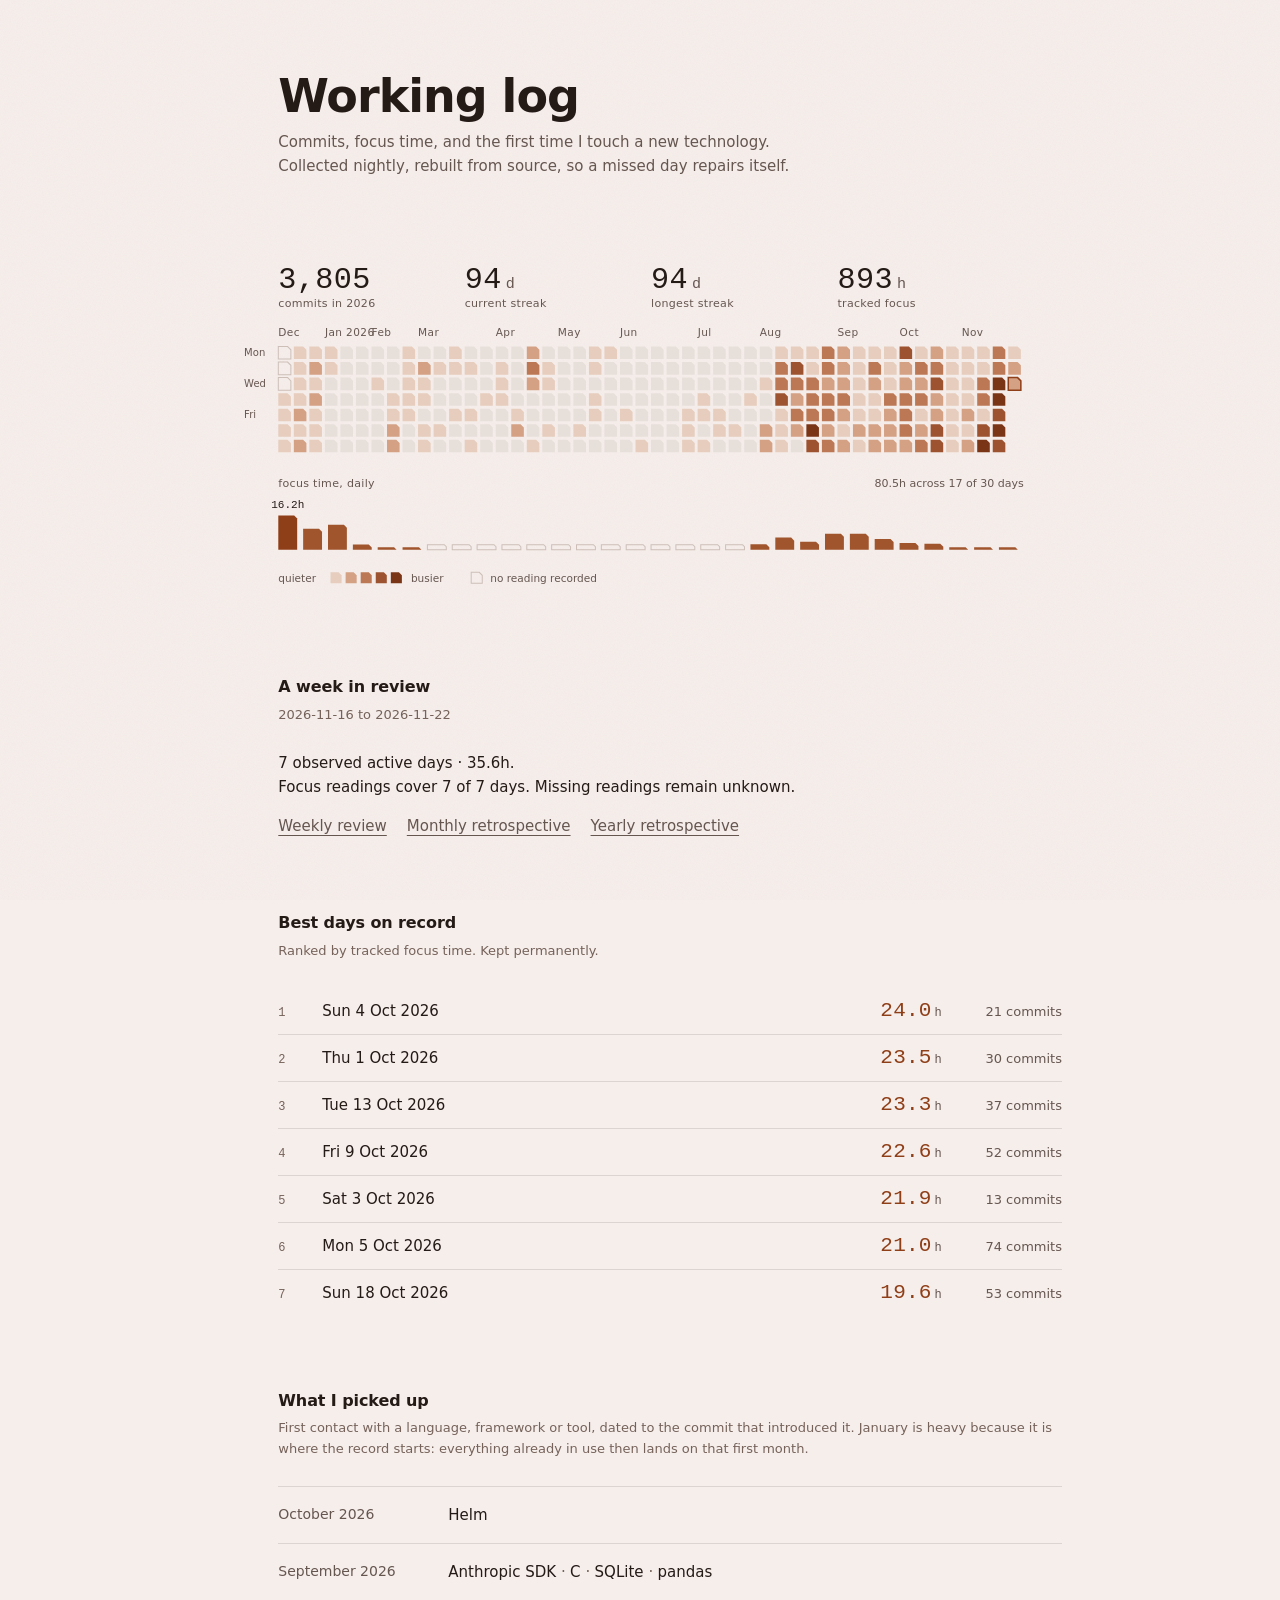
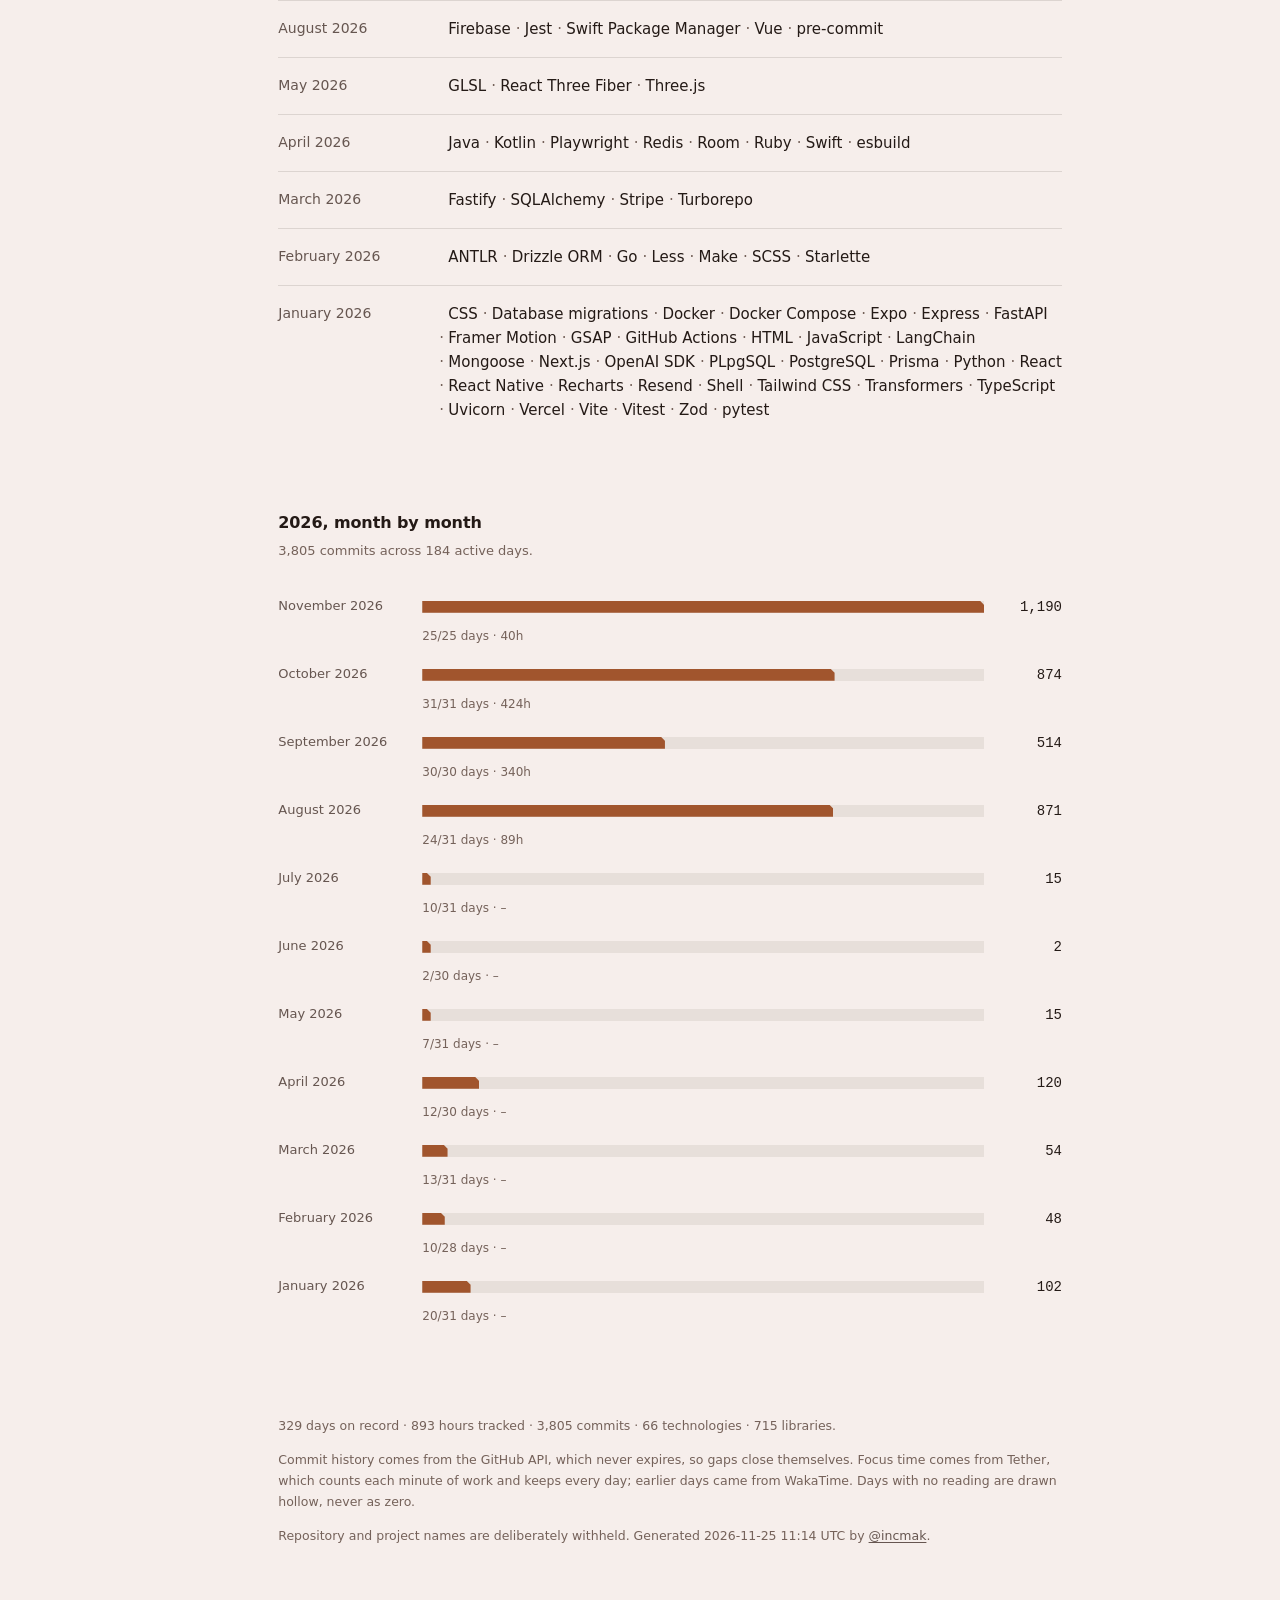
==== commit 585ccc91: "Update working log for 2026-11-25" ====
--- a/index.html
+++ b/index.html
@@ -160,13 +160,13 @@
 
 <div class="field-scroll"><svg xmlns="http://www.w3.org/2000/svg" width="840" height="366" viewBox="0 0 840 366" role="img" aria-label="Commits per day over the last year, with recent focus time">
 <rect width="840" height="366" fill="transparent"/>
-<text x="60.0" y="54" font-family="ui-monospace, SFMono-Regular, 'SF Mono', 'Cascadia Mono', Menlo, Consolas, monospace" font-size="30" font-weight="500" fill="var(--ink)" letter-spacing="0.4">3,804</text>
+<text x="60.0" y="54" font-family="ui-monospace, SFMono-Regular, 'SF Mono', 'Cascadia Mono', Menlo, Consolas, monospace" font-size="30" font-weight="500" fill="var(--ink)" letter-spacing="0.4">3,805</text>
 <text x="60.0" y="73" font-family="system-ui, -apple-system, 'Segoe UI', Roboto, 'Helvetica Neue', Arial, sans-serif" font-size="11" fill="var(--dim)" letter-spacing="0.3">commits in 2026</text>
-<text x="245.5" y="54" font-family="ui-monospace, SFMono-Regular, 'SF Mono', 'Cascadia Mono', Menlo, Consolas, monospace" font-size="30" font-weight="500" fill="var(--ink)" letter-spacing="0.4">93<tspan dx="4" font-size="15" fill="var(--dim)">d</tspan></text>
+<text x="245.5" y="54" font-family="ui-monospace, SFMono-Regular, 'SF Mono', 'Cascadia Mono', Menlo, Consolas, monospace" font-size="30" font-weight="500" fill="var(--ink)" letter-spacing="0.4">94<tspan dx="4" font-size="15" fill="var(--dim)">d</tspan></text>
 <text x="245.5" y="73" font-family="system-ui, -apple-system, 'Segoe UI', Roboto, 'Helvetica Neue', Arial, sans-serif" font-size="11" fill="var(--dim)" letter-spacing="0.3">current streak</text>
-<text x="431.0" y="54" font-family="ui-monospace, SFMono-Regular, 'SF Mono', 'Cascadia Mono', Menlo, Consolas, monospace" font-size="30" font-weight="500" fill="var(--ink)" letter-spacing="0.4">93<tspan dx="4" font-size="15" fill="var(--dim)">d</tspan></text>
+<text x="431.0" y="54" font-family="ui-monospace, SFMono-Regular, 'SF Mono', 'Cascadia Mono', Menlo, Consolas, monospace" font-size="30" font-weight="500" fill="var(--ink)" letter-spacing="0.4">94<tspan dx="4" font-size="15" fill="var(--dim)">d</tspan></text>
 <text x="431.0" y="73" font-family="system-ui, -apple-system, 'Segoe UI', Roboto, 'Helvetica Neue', Arial, sans-serif" font-size="11" fill="var(--dim)" letter-spacing="0.3">longest streak</text>
-<text x="616.5" y="54" font-family="ui-monospace, SFMono-Regular, 'SF Mono', 'Cascadia Mono', Menlo, Consolas, monospace" font-size="30" font-weight="500" fill="var(--ink)" letter-spacing="0.4">892<tspan dx="4" font-size="15" fill="var(--dim)">h</tspan></text>
+<text x="616.5" y="54" font-family="ui-monospace, SFMono-Regular, 'SF Mono', 'Cascadia Mono', Menlo, Consolas, monospace" font-size="30" font-weight="500" fill="var(--ink)" letter-spacing="0.4">893<tspan dx="4" font-size="15" fill="var(--dim)">h</tspan></text>
 <text x="616.5" y="73" font-family="system-ui, -apple-system, 'Segoe UI', Roboto, 'Helvetica Neue', Arial, sans-serif" font-size="11" fill="var(--dim)" letter-spacing="0.3">tracked focus</text>
 <text x="60.0" y="102" font-family="system-ui, -apple-system, 'Segoe UI', Roboto, 'Helvetica Neue', Arial, sans-serif" font-size="10.5" fill="var(--dim)" letter-spacing="0.4">Dec</text>
 <text x="106.4" y="102" font-family="system-ui, -apple-system, 'Segoe UI', Roboto, 'Helvetica Neue', Arial, sans-serif" font-size="10.5" fill="var(--dim)" letter-spacing="0.4">Jan 2026</text>
@@ -499,32 +499,33 @@
 <path d="M740.17 189.29H749.43L752.69 192.55V201.81H740.17Z" fill="var(--ramp-0)"><title>Sat 7 Nov 2026: 7 commits</title></path>
 <path d="M740.17 204.75H749.43L752.69 208.01V217.27H740.17Z" fill="var(--ramp-1)"><title>Sun 8 Nov 2026: 9 commits</title></path>
 <path d="M755.62 112.00H764.89L768.15 115.26V124.52H755.62Z" fill="var(--ramp-0)"><title>Mon 9 Nov 2026: 5 commits</title></path>
-<path d="M755.62 127.46H764.89L768.15 130.71V139.98H755.62Z" fill="var(--ramp-2)"><title>Tue 10 Nov 2026: 26 commits</title></path>
-<path d="M755.62 142.92H764.89L768.15 146.17V155.44H755.62Z" fill="var(--ramp-2)"><title>Wed 11 Nov 2026: 40 commits</title></path>
+<path d="M755.62 127.46H764.89L768.15 130.71V139.98H755.62Z" fill="var(--ramp-0)"><title>Tue 10 Nov 2026: 6 commits</title></path>
+<path d="M755.62 142.92H764.89L768.15 146.17V155.44H755.62Z" fill="var(--ramp-2)"><title>Wed 11 Nov 2026: 34 commits</title></path>
 <path d="M755.62 158.38H764.89L768.15 161.63V170.90H755.62Z" fill="var(--ramp-2)"><title>Thu 12 Nov 2026: 30 commits</title></path>
 <path d="M755.62 173.83H764.89L768.15 177.09V186.35H755.62Z" fill="var(--ramp-0)"><title>Fri 13 Nov 2026: 4 commits</title></path>
 <path d="M755.62 189.29H764.89L768.15 192.55V201.81H755.62Z" fill="var(--ramp-3)"><title>Sat 14 Nov 2026: 92 commits</title></path>
 <path d="M755.62 204.75H764.89L768.15 208.01V217.27H755.62Z" fill="var(--ramp-4)"><title>Sun 15 Nov 2026: 162 commits, 2.5h tracked</title></path>
 <path d="M771.08 112.00H780.35L783.60 115.26V124.52H771.08Z" fill="var(--ramp-2)"><title>Mon 16 Nov 2026: 29 commits, 5.7h tracked</title></path>
 <path d="M771.08 127.46H780.35L783.60 130.71V139.98H771.08Z" fill="var(--ramp-2)"><title>Tue 17 Nov 2026: 38 commits, 3.8h tracked</title></path>
-<path d="M771.08 142.92H780.35L783.60 146.17V155.44H771.08Z" fill="var(--ramp-4)"><title>Wed 18 Nov 2026: 210 commits, 7.6h tracked</title></path>
+<path d="M771.08 142.92H780.35L783.60 146.17V155.44H771.08Z" fill="var(--ramp-4)"><title>Wed 18 Nov 2026: 212 commits, 7.6h tracked</title></path>
 <path d="M771.08 158.38H780.35L783.60 161.63V170.90H771.08Z" fill="var(--ramp-4)"><title>Thu 19 Nov 2026: 134 commits, 7.5h tracked</title></path>
 <path d="M771.08 173.83H780.35L783.60 177.09V186.35H771.08Z" fill="var(--ramp-3)"><title>Fri 20 Nov 2026: 101 commits, 5.1h tracked</title></path>
 <path d="M771.08 189.29H780.35L783.60 192.55V201.81H771.08Z" fill="var(--ramp-4)"><title>Sat 21 Nov 2026: 186 commits, 3.1h tracked</title></path>
-<path d="M771.08 204.75H780.35L783.60 208.01V217.27H771.08Z" fill="var(--ramp-3)"><title>Sun 22 Nov 2026: 77 commits, 2.8h tracked</title></path>
+<path d="M771.08 204.75H780.35L783.60 208.01V217.27H771.08Z" fill="var(--ramp-3)"><title>Sun 22 Nov 2026: 79 commits, 2.8h tracked</title></path>
 <path d="M786.54 112.00H795.81L799.06 115.26V124.52H786.54Z" fill="var(--ramp-0)"><title>Mon 23 Nov 2026: 2 commits, 0.5h tracked</title></path>
-<path d="M786.54 127.46H795.81L799.06 130.71V139.98H786.54Z" fill="var(--ramp-1)"><title>Tue 24 Nov 2026: 12 commits, 0.5h tracked</title></path>
-<path d="M786.54 127.46H795.81L799.06 130.71V139.98H786.54Z" fill="none" stroke="var(--accent)" stroke-width="1.5" pointer-events="none"/>
+<path d="M786.54 127.46H795.81L799.06 130.71V139.98H786.54Z" fill="var(--ramp-1)"><title>Tue 24 Nov 2026: 17 commits, 0.5h tracked</title></path>
+<path d="M786.54 142.92H795.81L799.06 146.17V155.44H786.54Z" fill="var(--ramp-1)"><title>Wed 25 Nov 2026: 18 commits, 1.0h tracked</title></path>
+<path d="M786.54 142.92H795.81L799.06 146.17V155.44H786.54Z" fill="none" stroke="var(--accent)" stroke-width="1.5" pointer-events="none"/>
 <text x="60" y="252.20833333333334" font-family="system-ui, -apple-system, 'Segoe UI', Roboto, 'Helvetica Neue', Arial, sans-serif" font-size="11" fill="var(--dim)" letter-spacing="0.3">focus time, daily</text>
-<text x="802" y="252.20833333333334" font-family="system-ui, -apple-system, 'Segoe UI', Roboto, 'Helvetica Neue', Arial, sans-serif" font-size="11" fill="var(--dim)" text-anchor="end">88.1h across 17 of 30 days</text>
-<path d="M60.00 296.08H75.80L78.80 299.08V314.21H60.00Z" fill="var(--focus)"/>
-<path d="M84.73 280.21H100.53L103.53 283.21V314.21H84.73Z" fill="var(--accent)"/>
-<text x="94.1" y="273.2" font-family="ui-monospace, SFMono-Regular, 'SF Mono', 'Cascadia Mono', Menlo, Consolas, monospace" font-size="11" fill="var(--ink)" text-anchor="middle">16.2h</text>
-<path d="M109.47 293.29H125.26L128.26 296.29V314.21H109.47Z" fill="var(--focus)"/>
-<path d="M134.20 289.45H150.00L153.00 292.45V314.21H134.20Z" fill="var(--focus)"/>
-<path d="M158.93 308.95H174.73L177.73 311.95V314.21H158.93Z" fill="var(--focus)"/>
+<text x="802" y="252.20833333333334" font-family="system-ui, -apple-system, 'Segoe UI', Roboto, 'Helvetica Neue', Arial, sans-serif" font-size="11" fill="var(--dim)" text-anchor="end">80.5h across 17 of 30 days</text>
+<path d="M60.00 280.21H75.80L78.80 283.21V314.21H60.00Z" fill="var(--accent)"/>
+<text x="69.4" y="273.2" font-family="ui-monospace, SFMono-Regular, 'SF Mono', 'Cascadia Mono', Menlo, Consolas, monospace" font-size="11" fill="var(--ink)" text-anchor="middle">16.2h</text>
+<path d="M84.73 293.29H100.53L103.53 296.29V314.21H84.73Z" fill="var(--focus)"/>
+<path d="M109.47 289.45H125.26L128.26 292.45V314.21H109.47Z" fill="var(--focus)"/>
+<path d="M134.20 308.95H150.00L153.00 311.95V314.21H134.20Z" fill="var(--focus)"/>
+<path d="M158.93 311.71H175.23L177.73 314.21V314.21H158.93Z" fill="var(--focus)"/>
 <path d="M183.67 311.71H199.96L202.46 314.21V314.21H183.67Z" fill="var(--focus)"/>
-<path d="M208.40 311.71H224.70L227.20 314.21V314.21H208.40Z" fill="var(--focus)"/>
+<path d="M208.40 309.21H225.20L227.20 311.21V314.21H208.40Z" fill="none" stroke="var(--cell-hollow)" stroke-width="1"/>
 <path d="M233.13 309.21H249.93L251.93 311.21V314.21H233.13Z" fill="none" stroke="var(--cell-hollow)" stroke-width="1"/>
 <path d="M257.87 309.21H274.66L276.66 311.21V314.21H257.87Z" fill="none" stroke="var(--cell-hollow)" stroke-width="1"/>
 <path d="M282.60 309.21H299.40L301.40 311.21V314.21H282.60Z" fill="none" stroke="var(--cell-hollow)" stroke-width="1"/>
@@ -537,15 +538,15 @@
 <path d="M455.73 309.21H472.53L474.53 311.21V314.21H455.73Z" fill="none" stroke="var(--cell-hollow)" stroke-width="1"/>
 <path d="M480.47 309.21H497.26L499.26 311.21V314.21H480.47Z" fill="none" stroke="var(--cell-hollow)" stroke-width="1"/>
 <path d="M505.20 309.21H522.00L524.00 311.21V314.21H505.20Z" fill="none" stroke="var(--cell-hollow)" stroke-width="1"/>
-<path d="M529.93 309.21H546.73L548.73 311.21V314.21H529.93Z" fill="none" stroke="var(--cell-hollow)" stroke-width="1"/>
-<path d="M554.67 308.88H570.46L573.46 311.88V314.21H554.67Z" fill="var(--focus)"/>
-<path d="M579.40 302.18H595.20L598.20 305.18V314.21H579.40Z" fill="var(--focus)"/>
-<path d="M604.13 306.28H619.93L622.93 309.28V314.21H604.13Z" fill="var(--focus)"/>
-<path d="M628.87 298.29H644.66L647.66 301.29V314.21H628.87Z" fill="var(--focus)"/>
-<path d="M653.60 298.39H669.40L672.40 301.39V314.21H653.60Z" fill="var(--focus)"/>
-<path d="M678.33 303.44H694.13L697.13 306.44V314.21H678.33Z" fill="var(--focus)"/>
-<path d="M703.07 307.58H718.86L721.86 310.58V314.21H703.07Z" fill="var(--focus)"/>
-<path d="M727.80 308.35H743.60L746.60 311.35V314.21H727.80Z" fill="var(--focus)"/>
+<path d="M529.93 308.88H545.73L548.73 311.88V314.21H529.93Z" fill="var(--focus)"/>
+<path d="M554.67 302.18H570.46L573.46 305.18V314.21H554.67Z" fill="var(--focus)"/>
+<path d="M579.40 306.28H595.20L598.20 309.28V314.21H579.40Z" fill="var(--focus)"/>
+<path d="M604.13 298.29H619.93L622.93 301.29V314.21H604.13Z" fill="var(--focus)"/>
+<path d="M628.87 298.39H644.66L647.66 301.39V314.21H628.87Z" fill="var(--focus)"/>
+<path d="M653.60 303.44H669.40L672.40 306.44V314.21H653.60Z" fill="var(--focus)"/>
+<path d="M678.33 307.58H694.13L697.13 310.58V314.21H678.33Z" fill="var(--focus)"/>
+<path d="M703.07 308.35H718.86L721.86 311.35V314.21H703.07Z" fill="var(--focus)"/>
+<path d="M727.80 311.71H744.10L746.60 314.21V314.21H727.80Z" fill="var(--focus)"/>
 <path d="M752.53 311.71H768.83L771.33 314.21V314.21H752.53Z" fill="var(--focus)"/>
 <path d="M777.27 311.71H793.56L796.06 314.21V314.21H777.27Z" fill="var(--focus)"/>
 <text x="60" y="342.20833333333337" font-family="system-ui, -apple-system, 'Segoe UI', Roboto, 'Helvetica Neue', Arial, sans-serif" font-size="10.5" fill="var(--dim)" dominant-baseline="central">quieter</text>
@@ -601,11 +602,11 @@
 
 <section>
   <h2>2026, month by month</h2>
-  <p class="lede">3,804 commits across 183 active days.</p>
-  <ul class="months"><li><span class="m">November 2026</span><span class="track"><i style="width:100.0%"></i></span><span class="n">1,189</span><span class="sub">24/24 days &middot; 39h</span></li>
-<li><span class="m">October 2026</span><span class="track"><i style="width:73.5%"></i></span><span class="n">874</span><span class="sub">31/31 days &middot; 424h</span></li>
+  <p class="lede">3,805 commits across 184 active days.</p>
+  <ul class="months"><li><span class="m">November 2026</span><span class="track"><i style="width:100.0%"></i></span><span class="n">1,190</span><span class="sub">25/25 days &middot; 40h</span></li>
+<li><span class="m">October 2026</span><span class="track"><i style="width:73.4%"></i></span><span class="n">874</span><span class="sub">31/31 days &middot; 424h</span></li>
 <li><span class="m">September 2026</span><span class="track"><i style="width:43.2%"></i></span><span class="n">514</span><span class="sub">30/30 days &middot; 340h</span></li>
-<li><span class="m">August 2026</span><span class="track"><i style="width:73.3%"></i></span><span class="n">871</span><span class="sub">24/31 days &middot; 89h</span></li>
+<li><span class="m">August 2026</span><span class="track"><i style="width:73.2%"></i></span><span class="n">871</span><span class="sub">24/31 days &middot; 89h</span></li>
 <li><span class="m">July 2026</span><span class="track"><i style="width:1.5%"></i></span><span class="n">15</span><span class="sub">10/31 days &middot; &ndash;</span></li>
 <li><span class="m">June 2026</span><span class="track"><i style="width:1.5%"></i></span><span class="n">2</span><span class="sub">2/30 days &middot; &ndash;</span></li>
 <li><span class="m">May 2026</span><span class="track"><i style="width:1.5%"></i></span><span class="n">15</span><span class="sub">7/31 days &middot; &ndash;</span></li>
@@ -616,15 +617,15 @@
 </section>
 
 <footer class="colophon">
-  <p>328 days on record &middot; 892 hours tracked &middot;
-  3,804 commits &middot; 66 technologies &middot;
+  <p>329 days on record &middot; 893 hours tracked &middot;
+  3,805 commits &middot; 66 technologies &middot;
   715 libraries.</p>
   <p>Commit history comes from the GitHub API, which never expires, so gaps close
   themselves. Focus time comes from Tether, which counts each minute of work and
   keeps every day; earlier days came from WakaTime. Days with no reading are drawn
   hollow, never as zero.</p>
   <p>Repository and project names are deliberately withheld. Generated
-  2026-11-24 21:16 UTC by
+  2026-11-25 11:14 UTC by
   <a href="https://github.com/incmak">@incmak</a>.</p>
 </footer>
 
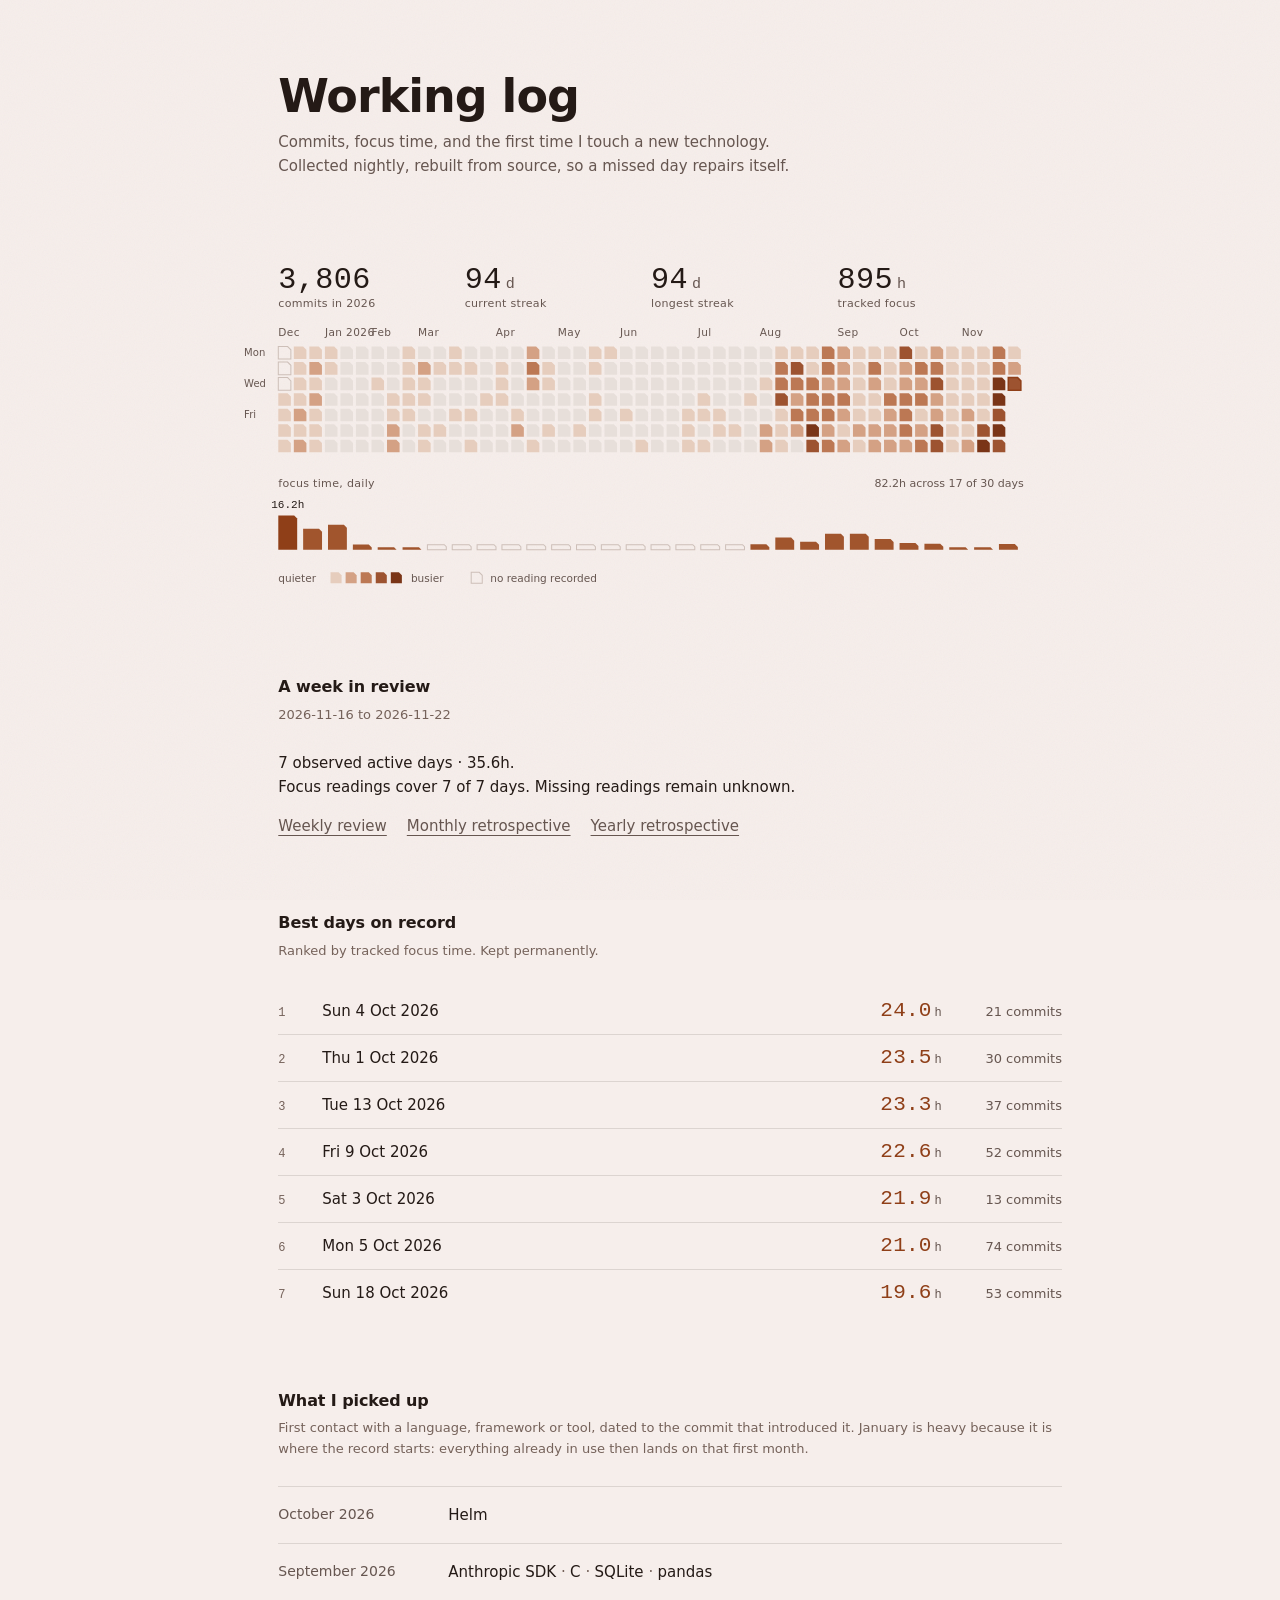
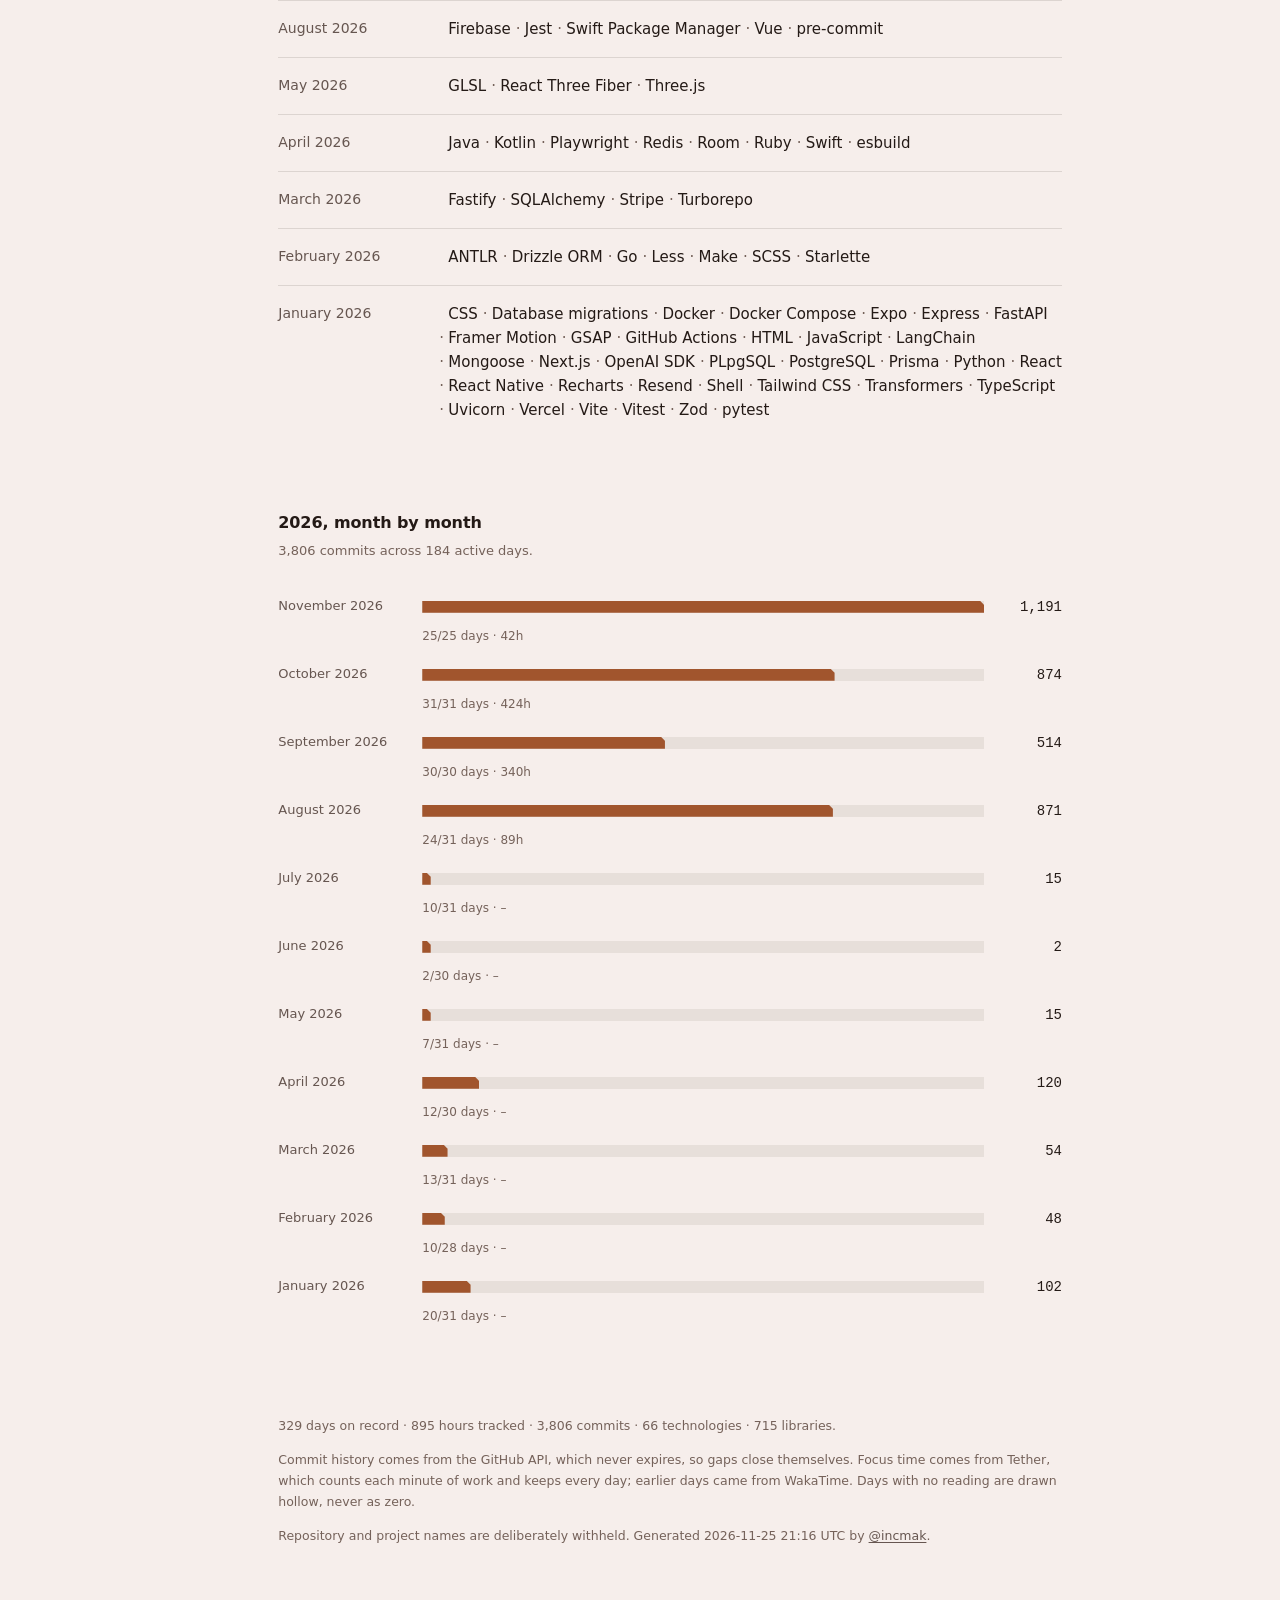
==== commit dfa3181a: "Update working log for 2026-11-25" ====
--- a/index.html
+++ b/index.html
@@ -160,13 +160,13 @@
 
 <div class="field-scroll"><svg xmlns="http://www.w3.org/2000/svg" width="840" height="366" viewBox="0 0 840 366" role="img" aria-label="Commits per day over the last year, with recent focus time">
 <rect width="840" height="366" fill="transparent"/>
-<text x="60.0" y="54" font-family="ui-monospace, SFMono-Regular, 'SF Mono', 'Cascadia Mono', Menlo, Consolas, monospace" font-size="30" font-weight="500" fill="var(--ink)" letter-spacing="0.4">3,805</text>
+<text x="60.0" y="54" font-family="ui-monospace, SFMono-Regular, 'SF Mono', 'Cascadia Mono', Menlo, Consolas, monospace" font-size="30" font-weight="500" fill="var(--ink)" letter-spacing="0.4">3,806</text>
 <text x="60.0" y="73" font-family="system-ui, -apple-system, 'Segoe UI', Roboto, 'Helvetica Neue', Arial, sans-serif" font-size="11" fill="var(--dim)" letter-spacing="0.3">commits in 2026</text>
 <text x="245.5" y="54" font-family="ui-monospace, SFMono-Regular, 'SF Mono', 'Cascadia Mono', Menlo, Consolas, monospace" font-size="30" font-weight="500" fill="var(--ink)" letter-spacing="0.4">94<tspan dx="4" font-size="15" fill="var(--dim)">d</tspan></text>
 <text x="245.5" y="73" font-family="system-ui, -apple-system, 'Segoe UI', Roboto, 'Helvetica Neue', Arial, sans-serif" font-size="11" fill="var(--dim)" letter-spacing="0.3">current streak</text>
 <text x="431.0" y="54" font-family="ui-monospace, SFMono-Regular, 'SF Mono', 'Cascadia Mono', Menlo, Consolas, monospace" font-size="30" font-weight="500" fill="var(--ink)" letter-spacing="0.4">94<tspan dx="4" font-size="15" fill="var(--dim)">d</tspan></text>
 <text x="431.0" y="73" font-family="system-ui, -apple-system, 'Segoe UI', Roboto, 'Helvetica Neue', Arial, sans-serif" font-size="11" fill="var(--dim)" letter-spacing="0.3">longest streak</text>
-<text x="616.5" y="54" font-family="ui-monospace, SFMono-Regular, 'SF Mono', 'Cascadia Mono', Menlo, Consolas, monospace" font-size="30" font-weight="500" fill="var(--ink)" letter-spacing="0.4">893<tspan dx="4" font-size="15" fill="var(--dim)">h</tspan></text>
+<text x="616.5" y="54" font-family="ui-monospace, SFMono-Regular, 'SF Mono', 'Cascadia Mono', Menlo, Consolas, monospace" font-size="30" font-weight="500" fill="var(--ink)" letter-spacing="0.4">895<tspan dx="4" font-size="15" fill="var(--dim)">h</tspan></text>
 <text x="616.5" y="73" font-family="system-ui, -apple-system, 'Segoe UI', Roboto, 'Helvetica Neue', Arial, sans-serif" font-size="11" fill="var(--dim)" letter-spacing="0.3">tracked focus</text>
 <text x="60.0" y="102" font-family="system-ui, -apple-system, 'Segoe UI', Roboto, 'Helvetica Neue', Arial, sans-serif" font-size="10.5" fill="var(--dim)" letter-spacing="0.4">Dec</text>
 <text x="106.4" y="102" font-family="system-ui, -apple-system, 'Segoe UI', Roboto, 'Helvetica Neue', Arial, sans-serif" font-size="10.5" fill="var(--dim)" letter-spacing="0.4">Jan 2026</text>
@@ -500,9 +500,9 @@
 <path d="M740.17 204.75H749.43L752.69 208.01V217.27H740.17Z" fill="var(--ramp-1)"><title>Sun 8 Nov 2026: 9 commits</title></path>
 <path d="M755.62 112.00H764.89L768.15 115.26V124.52H755.62Z" fill="var(--ramp-0)"><title>Mon 9 Nov 2026: 5 commits</title></path>
 <path d="M755.62 127.46H764.89L768.15 130.71V139.98H755.62Z" fill="var(--ramp-0)"><title>Tue 10 Nov 2026: 6 commits</title></path>
-<path d="M755.62 142.92H764.89L768.15 146.17V155.44H755.62Z" fill="var(--ramp-2)"><title>Wed 11 Nov 2026: 34 commits</title></path>
-<path d="M755.62 158.38H764.89L768.15 161.63V170.90H755.62Z" fill="var(--ramp-2)"><title>Thu 12 Nov 2026: 30 commits</title></path>
-<path d="M755.62 173.83H764.89L768.15 177.09V186.35H755.62Z" fill="var(--ramp-0)"><title>Fri 13 Nov 2026: 4 commits</title></path>
+<path d="M755.62 142.92H764.89L768.15 146.17V155.44H755.62Z" fill="var(--ramp-0)"><title>Wed 11 Nov 2026: 3 commits</title></path>
+<path d="M755.62 158.38H764.89L768.15 161.63V170.90H755.62Z" fill="var(--ramp-0)"><title>Thu 12 Nov 2026: 5 commits</title></path>
+<path d="M755.62 173.83H764.89L768.15 177.09V186.35H755.62Z" fill="var(--ramp-0)"><title>Fri 13 Nov 2026: 3 commits</title></path>
 <path d="M755.62 189.29H764.89L768.15 192.55V201.81H755.62Z" fill="var(--ramp-3)"><title>Sat 14 Nov 2026: 92 commits</title></path>
 <path d="M755.62 204.75H764.89L768.15 208.01V217.27H755.62Z" fill="var(--ramp-4)"><title>Sun 15 Nov 2026: 162 commits, 2.5h tracked</title></path>
 <path d="M771.08 112.00H780.35L783.60 115.26V124.52H771.08Z" fill="var(--ramp-2)"><title>Mon 16 Nov 2026: 29 commits, 5.7h tracked</title></path>
@@ -514,10 +514,10 @@
 <path d="M771.08 204.75H780.35L783.60 208.01V217.27H771.08Z" fill="var(--ramp-3)"><title>Sun 22 Nov 2026: 79 commits, 2.8h tracked</title></path>
 <path d="M786.54 112.00H795.81L799.06 115.26V124.52H786.54Z" fill="var(--ramp-0)"><title>Mon 23 Nov 2026: 2 commits, 0.5h tracked</title></path>
 <path d="M786.54 127.46H795.81L799.06 130.71V139.98H786.54Z" fill="var(--ramp-1)"><title>Tue 24 Nov 2026: 17 commits, 0.5h tracked</title></path>
-<path d="M786.54 142.92H795.81L799.06 146.17V155.44H786.54Z" fill="var(--ramp-1)"><title>Wed 25 Nov 2026: 18 commits, 1.0h tracked</title></path>
+<path d="M786.54 142.92H795.81L799.06 146.17V155.44H786.54Z" fill="var(--ramp-3)"><title>Wed 25 Nov 2026: 76 commits, 2.7h tracked</title></path>
 <path d="M786.54 142.92H795.81L799.06 146.17V155.44H786.54Z" fill="none" stroke="var(--accent)" stroke-width="1.5" pointer-events="none"/>
 <text x="60" y="252.20833333333334" font-family="system-ui, -apple-system, 'Segoe UI', Roboto, 'Helvetica Neue', Arial, sans-serif" font-size="11" fill="var(--dim)" letter-spacing="0.3">focus time, daily</text>
-<text x="802" y="252.20833333333334" font-family="system-ui, -apple-system, 'Segoe UI', Roboto, 'Helvetica Neue', Arial, sans-serif" font-size="11" fill="var(--dim)" text-anchor="end">80.5h across 17 of 30 days</text>
+<text x="802" y="252.20833333333334" font-family="system-ui, -apple-system, 'Segoe UI', Roboto, 'Helvetica Neue', Arial, sans-serif" font-size="11" fill="var(--dim)" text-anchor="end">82.2h across 17 of 30 days</text>
 <path d="M60.00 280.21H75.80L78.80 283.21V314.21H60.00Z" fill="var(--accent)"/>
 <text x="69.4" y="273.2" font-family="ui-monospace, SFMono-Regular, 'SF Mono', 'Cascadia Mono', Menlo, Consolas, monospace" font-size="11" fill="var(--ink)" text-anchor="middle">16.2h</text>
 <path d="M84.73 293.29H100.53L103.53 296.29V314.21H84.73Z" fill="var(--focus)"/>
@@ -548,7 +548,7 @@
 <path d="M703.07 308.35H718.86L721.86 311.35V314.21H703.07Z" fill="var(--focus)"/>
 <path d="M727.80 311.71H744.10L746.60 314.21V314.21H727.80Z" fill="var(--focus)"/>
 <path d="M752.53 311.71H768.83L771.33 314.21V314.21H752.53Z" fill="var(--focus)"/>
-<path d="M777.27 311.71H793.56L796.06 314.21V314.21H777.27Z" fill="var(--focus)"/>
+<path d="M777.27 308.53H793.06L796.06 311.53V314.21H777.27Z" fill="var(--focus)"/>
 <text x="60" y="342.20833333333337" font-family="system-ui, -apple-system, 'Segoe UI', Roboto, 'Helvetica Neue', Arial, sans-serif" font-size="10.5" fill="var(--dim)" dominant-baseline="central">quieter</text>
 <path d="M112.00 336.71H120.00L123.00 339.71V347.71H112.00Z" fill="var(--ramp-0)"/>
 <path d="M127.00 336.71H135.00L138.00 339.71V347.71H127.00Z" fill="var(--ramp-1)"/>
@@ -602,11 +602,11 @@
 
 <section>
   <h2>2026, month by month</h2>
-  <p class="lede">3,805 commits across 184 active days.</p>
-  <ul class="months"><li><span class="m">November 2026</span><span class="track"><i style="width:100.0%"></i></span><span class="n">1,190</span><span class="sub">25/25 days &middot; 40h</span></li>
+  <p class="lede">3,806 commits across 184 active days.</p>
+  <ul class="months"><li><span class="m">November 2026</span><span class="track"><i style="width:100.0%"></i></span><span class="n">1,191</span><span class="sub">25/25 days &middot; 42h</span></li>
 <li><span class="m">October 2026</span><span class="track"><i style="width:73.4%"></i></span><span class="n">874</span><span class="sub">31/31 days &middot; 424h</span></li>
 <li><span class="m">September 2026</span><span class="track"><i style="width:43.2%"></i></span><span class="n">514</span><span class="sub">30/30 days &middot; 340h</span></li>
-<li><span class="m">August 2026</span><span class="track"><i style="width:73.2%"></i></span><span class="n">871</span><span class="sub">24/31 days &middot; 89h</span></li>
+<li><span class="m">August 2026</span><span class="track"><i style="width:73.1%"></i></span><span class="n">871</span><span class="sub">24/31 days &middot; 89h</span></li>
 <li><span class="m">July 2026</span><span class="track"><i style="width:1.5%"></i></span><span class="n">15</span><span class="sub">10/31 days &middot; &ndash;</span></li>
 <li><span class="m">June 2026</span><span class="track"><i style="width:1.5%"></i></span><span class="n">2</span><span class="sub">2/30 days &middot; &ndash;</span></li>
 <li><span class="m">May 2026</span><span class="track"><i style="width:1.5%"></i></span><span class="n">15</span><span class="sub">7/31 days &middot; &ndash;</span></li>
@@ -617,15 +617,15 @@
 </section>
 
 <footer class="colophon">
-  <p>329 days on record &middot; 893 hours tracked &middot;
-  3,805 commits &middot; 66 technologies &middot;
+  <p>329 days on record &middot; 895 hours tracked &middot;
+  3,806 commits &middot; 66 technologies &middot;
   715 libraries.</p>
   <p>Commit history comes from the GitHub API, which never expires, so gaps close
   themselves. Focus time comes from Tether, which counts each minute of work and
   keeps every day; earlier days came from WakaTime. Days with no reading are drawn
   hollow, never as zero.</p>
   <p>Repository and project names are deliberately withheld. Generated
-  2026-11-25 11:14 UTC by
+  2026-11-25 21:16 UTC by
   <a href="https://github.com/incmak">@incmak</a>.</p>
 </footer>
 
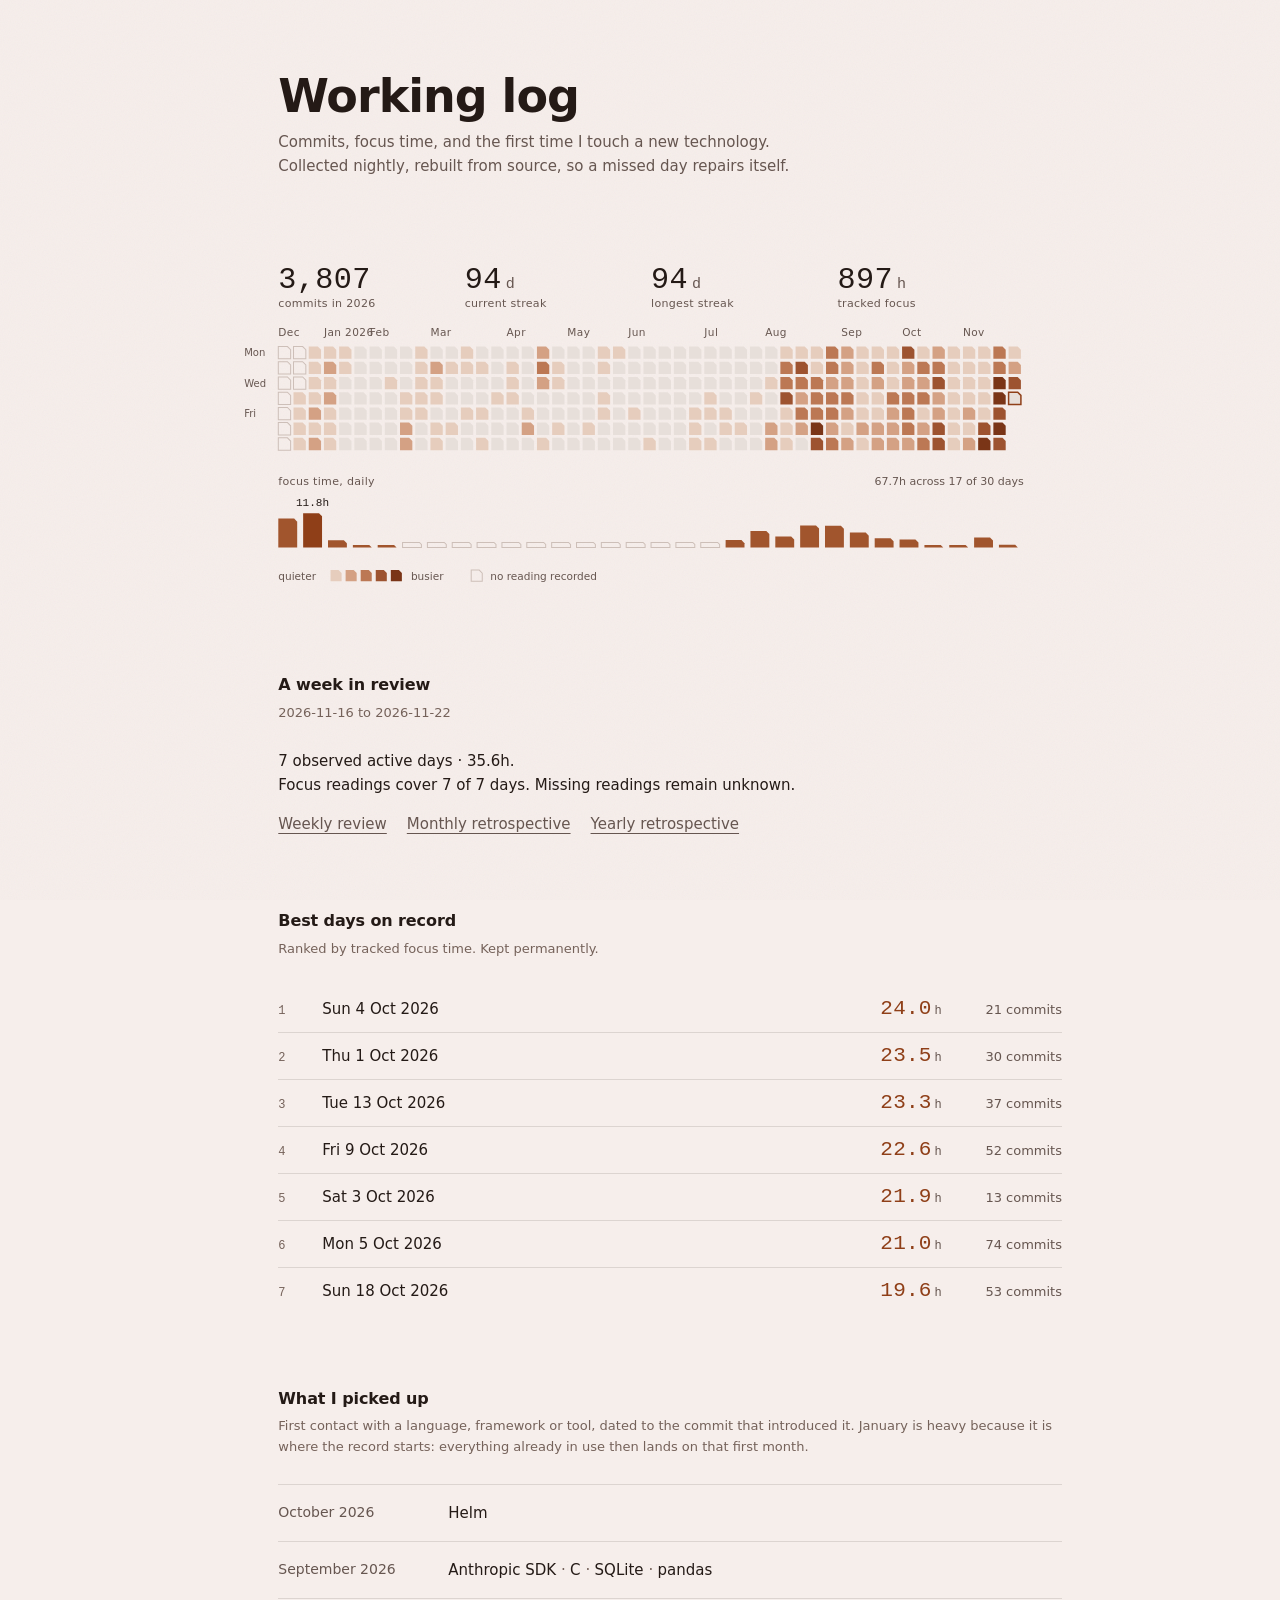
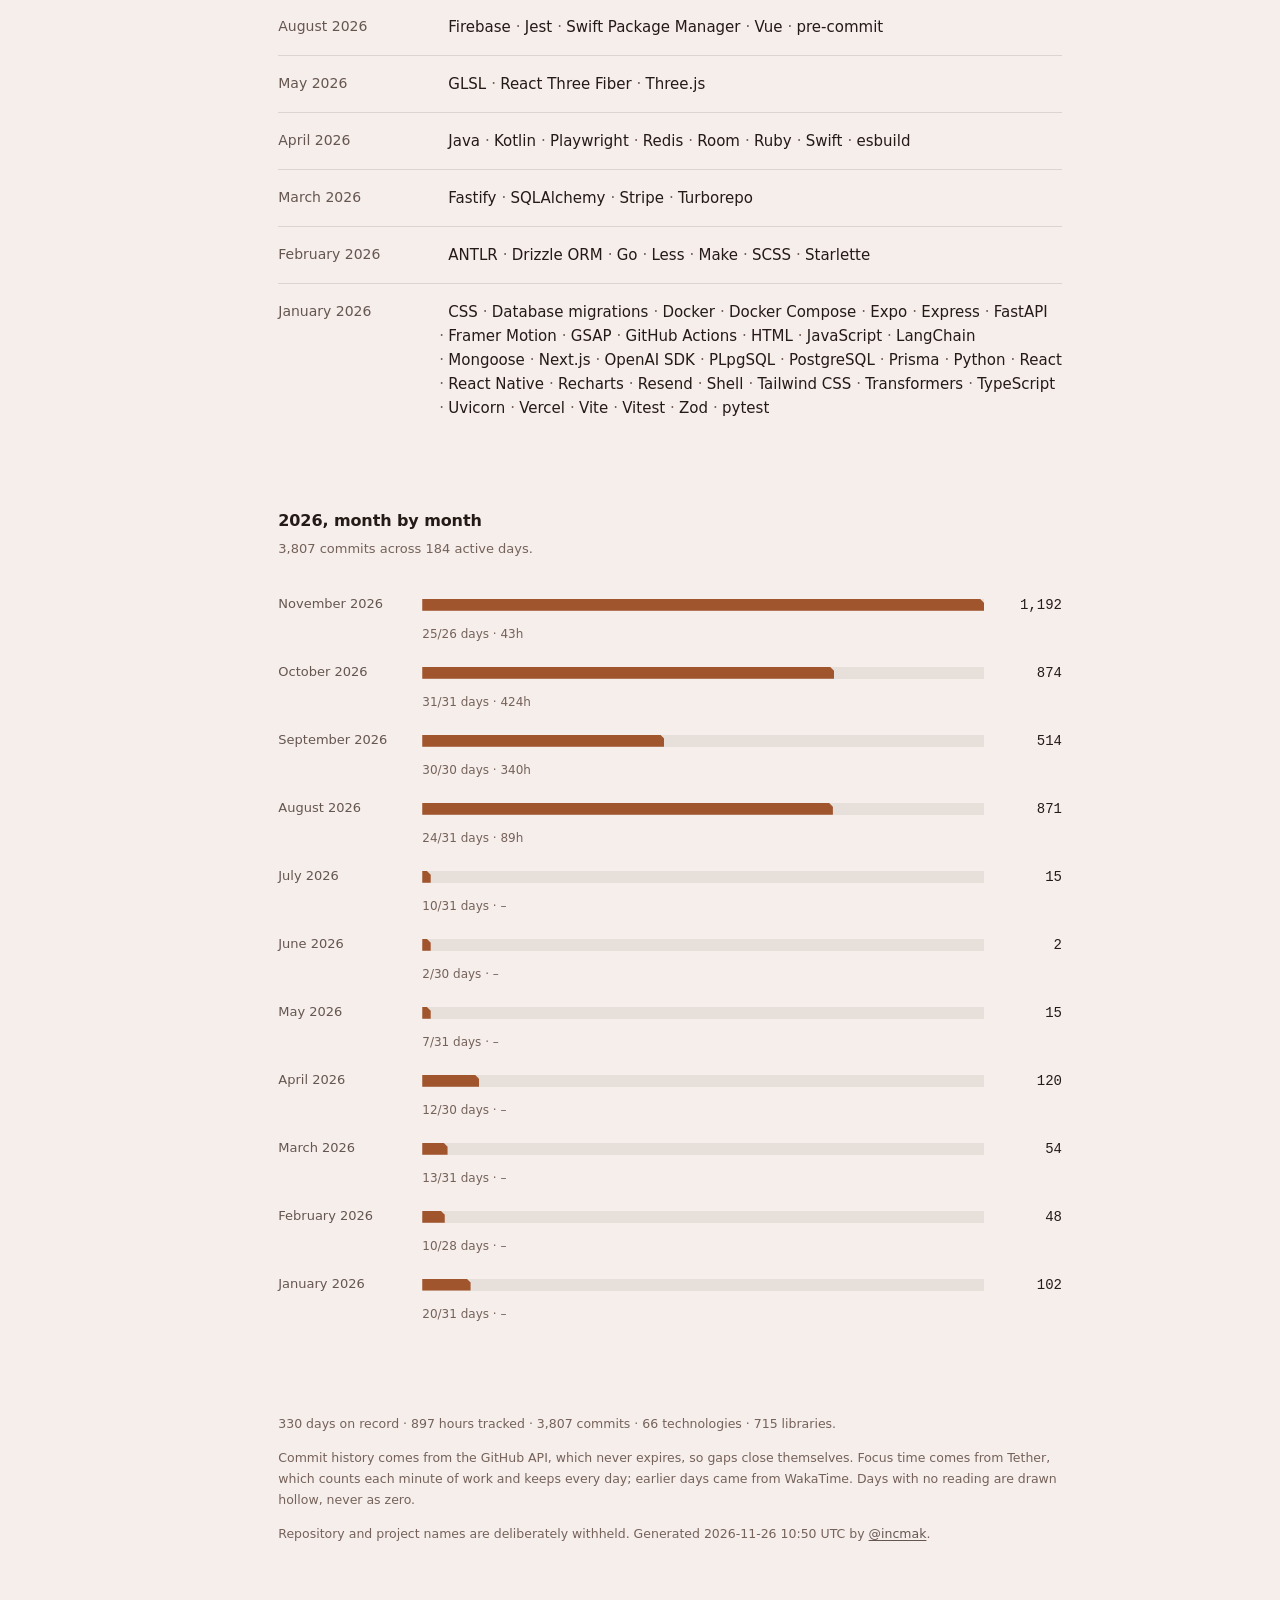
==== commit f7361bbd: "Update working log for 2026-11-26" ====
--- a/index.html
+++ b/index.html
@@ -158,406 +158,414 @@
   Collected nightly, rebuilt from source, so a missed day repairs itself.</p>
 </header>
 
-<div class="field-scroll"><svg xmlns="http://www.w3.org/2000/svg" width="840" height="366" viewBox="0 0 840 366" role="img" aria-label="Commits per day over the last year, with recent focus time">
-<rect width="840" height="366" fill="transparent"/>
-<text x="60.0" y="54" font-family="ui-monospace, SFMono-Regular, 'SF Mono', 'Cascadia Mono', Menlo, Consolas, monospace" font-size="30" font-weight="500" fill="var(--ink)" letter-spacing="0.4">3,806</text>
+<div class="field-scroll"><svg xmlns="http://www.w3.org/2000/svg" width="840" height="364" viewBox="0 0 840 364" role="img" aria-label="Commits per day over the last year, with recent focus time">
+<rect width="840" height="364" fill="transparent"/>
+<text x="60.0" y="54" font-family="ui-monospace, SFMono-Regular, 'SF Mono', 'Cascadia Mono', Menlo, Consolas, monospace" font-size="30" font-weight="500" fill="var(--ink)" letter-spacing="0.4">3,807</text>
 <text x="60.0" y="73" font-family="system-ui, -apple-system, 'Segoe UI', Roboto, 'Helvetica Neue', Arial, sans-serif" font-size="11" fill="var(--dim)" letter-spacing="0.3">commits in 2026</text>
 <text x="245.5" y="54" font-family="ui-monospace, SFMono-Regular, 'SF Mono', 'Cascadia Mono', Menlo, Consolas, monospace" font-size="30" font-weight="500" fill="var(--ink)" letter-spacing="0.4">94<tspan dx="4" font-size="15" fill="var(--dim)">d</tspan></text>
 <text x="245.5" y="73" font-family="system-ui, -apple-system, 'Segoe UI', Roboto, 'Helvetica Neue', Arial, sans-serif" font-size="11" fill="var(--dim)" letter-spacing="0.3">current streak</text>
 <text x="431.0" y="54" font-family="ui-monospace, SFMono-Regular, 'SF Mono', 'Cascadia Mono', Menlo, Consolas, monospace" font-size="30" font-weight="500" fill="var(--ink)" letter-spacing="0.4">94<tspan dx="4" font-size="15" fill="var(--dim)">d</tspan></text>
 <text x="431.0" y="73" font-family="system-ui, -apple-system, 'Segoe UI', Roboto, 'Helvetica Neue', Arial, sans-serif" font-size="11" fill="var(--dim)" letter-spacing="0.3">longest streak</text>
-<text x="616.5" y="54" font-family="ui-monospace, SFMono-Regular, 'SF Mono', 'Cascadia Mono', Menlo, Consolas, monospace" font-size="30" font-weight="500" fill="var(--ink)" letter-spacing="0.4">895<tspan dx="4" font-size="15" fill="var(--dim)">h</tspan></text>
+<text x="616.5" y="54" font-family="ui-monospace, SFMono-Regular, 'SF Mono', 'Cascadia Mono', Menlo, Consolas, monospace" font-size="30" font-weight="500" fill="var(--ink)" letter-spacing="0.4">897<tspan dx="4" font-size="15" fill="var(--dim)">h</tspan></text>
 <text x="616.5" y="73" font-family="system-ui, -apple-system, 'Segoe UI', Roboto, 'Helvetica Neue', Arial, sans-serif" font-size="11" fill="var(--dim)" letter-spacing="0.3">tracked focus</text>
 <text x="60.0" y="102" font-family="system-ui, -apple-system, 'Segoe UI', Roboto, 'Helvetica Neue', Arial, sans-serif" font-size="10.5" fill="var(--dim)" letter-spacing="0.4">Dec</text>
-<text x="106.4" y="102" font-family="system-ui, -apple-system, 'Segoe UI', Roboto, 'Helvetica Neue', Arial, sans-serif" font-size="10.5" fill="var(--dim)" letter-spacing="0.4">Jan 2026</text>
-<text x="152.8" y="102" font-family="system-ui, -apple-system, 'Segoe UI', Roboto, 'Helvetica Neue', Arial, sans-serif" font-size="10.5" fill="var(--dim)" letter-spacing="0.4">Feb</text>
-<text x="199.1" y="102" font-family="system-ui, -apple-system, 'Segoe UI', Roboto, 'Helvetica Neue', Arial, sans-serif" font-size="10.5" fill="var(--dim)" letter-spacing="0.4">Mar</text>
-<text x="276.4" y="102" font-family="system-ui, -apple-system, 'Segoe UI', Roboto, 'Helvetica Neue', Arial, sans-serif" font-size="10.5" fill="var(--dim)" letter-spacing="0.4">Apr</text>
-<text x="338.2" y="102" font-family="system-ui, -apple-system, 'Segoe UI', Roboto, 'Helvetica Neue', Arial, sans-serif" font-size="10.5" fill="var(--dim)" letter-spacing="0.4">May</text>
-<text x="400.1" y="102" font-family="system-ui, -apple-system, 'Segoe UI', Roboto, 'Helvetica Neue', Arial, sans-serif" font-size="10.5" fill="var(--dim)" letter-spacing="0.4">Jun</text>
-<text x="477.4" y="102" font-family="system-ui, -apple-system, 'Segoe UI', Roboto, 'Helvetica Neue', Arial, sans-serif" font-size="10.5" fill="var(--dim)" letter-spacing="0.4">Jul</text>
-<text x="539.2" y="102" font-family="system-ui, -apple-system, 'Segoe UI', Roboto, 'Helvetica Neue', Arial, sans-serif" font-size="10.5" fill="var(--dim)" letter-spacing="0.4">Aug</text>
-<text x="616.5" y="102" font-family="system-ui, -apple-system, 'Segoe UI', Roboto, 'Helvetica Neue', Arial, sans-serif" font-size="10.5" fill="var(--dim)" letter-spacing="0.4">Sep</text>
-<text x="678.3" y="102" font-family="system-ui, -apple-system, 'Segoe UI', Roboto, 'Helvetica Neue', Arial, sans-serif" font-size="10.5" fill="var(--dim)" letter-spacing="0.4">Oct</text>
-<text x="740.2" y="102" font-family="system-ui, -apple-system, 'Segoe UI', Roboto, 'Helvetica Neue', Arial, sans-serif" font-size="10.5" fill="var(--dim)" letter-spacing="0.4">Nov</text>
-<text x="26" y="118.3" font-family="system-ui, -apple-system, 'Segoe UI', Roboto, 'Helvetica Neue', Arial, sans-serif" font-size="10" fill="var(--dim)" dominant-baseline="central">Mon</text>
-<text x="26" y="149.2" font-family="system-ui, -apple-system, 'Segoe UI', Roboto, 'Helvetica Neue', Arial, sans-serif" font-size="10" fill="var(--dim)" dominant-baseline="central">Wed</text>
-<text x="26" y="180.1" font-family="system-ui, -apple-system, 'Segoe UI', Roboto, 'Helvetica Neue', Arial, sans-serif" font-size="10" fill="var(--dim)" dominant-baseline="central">Fri</text>
-<path d="M60.00 112.00H69.27L72.52 115.26V124.52H60.00Z" fill="none" stroke="var(--cell-hollow)" stroke-width="1"><title>Mon 29 Dec 2025: no record</title></path>
-<path d="M60.00 127.46H69.27L72.52 130.71V139.98H60.00Z" fill="none" stroke="var(--cell-hollow)" stroke-width="1"><title>Tue 30 Dec 2025: no record</title></path>
-<path d="M60.00 142.92H69.27L72.52 146.17V155.44H60.00Z" fill="none" stroke="var(--cell-hollow)" stroke-width="1"><title>Wed 31 Dec 2025: no record</title></path>
-<path d="M60.00 158.38H69.27L72.52 161.63V170.90H60.00Z" fill="var(--ramp-0)"><title>Thu 1 Jan 2026: 6 commits</title></path>
-<path d="M60.00 173.83H69.27L72.52 177.09V186.35H60.00Z" fill="var(--ramp-0)"><title>Fri 2 Jan 2026: 8 commits</title></path>
-<path d="M60.00 189.29H69.27L72.52 192.55V201.81H60.00Z" fill="var(--ramp-0)"><title>Sat 3 Jan 2026: 1 commit</title></path>
-<path d="M60.00 204.75H69.27L72.52 208.01V217.27H60.00Z" fill="var(--ramp-0)"><title>Sun 4 Jan 2026: 5 commits</title></path>
-<path d="M75.46 112.00H84.72L87.98 115.26V124.52H75.46Z" fill="var(--ramp-0)"><title>Mon 5 Jan 2026: 1 commit</title></path>
-<path d="M75.46 127.46H84.72L87.98 130.71V139.98H75.46Z" fill="var(--ramp-0)"><title>Tue 6 Jan 2026: 5 commits</title></path>
-<path d="M75.46 142.92H84.72L87.98 146.17V155.44H75.46Z" fill="var(--ramp-0)"><title>Wed 7 Jan 2026: 5 commits</title></path>
-<path d="M75.46 158.38H84.72L87.98 161.63V170.90H75.46Z" fill="var(--ramp-0)"><title>Thu 8 Jan 2026: 2 commits</title></path>
-<path d="M75.46 173.83H84.72L87.98 177.09V186.35H75.46Z" fill="var(--ramp-1)"><title>Fri 9 Jan 2026: 9 commits</title></path>
-<path d="M75.46 189.29H84.72L87.98 192.55V201.81H75.46Z" fill="var(--ramp-0)"><title>Sat 10 Jan 2026: 6 commits</title></path>
-<path d="M75.46 204.75H84.72L87.98 208.01V217.27H75.46Z" fill="var(--ramp-1)"><title>Sun 11 Jan 2026: 10 commits</title></path>
-<path d="M90.92 112.00H100.18L103.44 115.26V124.52H90.92Z" fill="var(--ramp-0)"><title>Mon 12 Jan 2026: 7 commits</title></path>
-<path d="M90.92 127.46H100.18L103.44 130.71V139.98H90.92Z" fill="var(--ramp-1)"><title>Tue 13 Jan 2026: 10 commits</title></path>
-<path d="M90.92 142.92H100.18L103.44 146.17V155.44H90.92Z" fill="var(--ramp-0)"><title>Wed 14 Jan 2026: 3 commits</title></path>
-<path d="M90.92 158.38H100.18L103.44 161.63V170.90H90.92Z" fill="var(--ramp-1)"><title>Thu 15 Jan 2026: 11 commits</title></path>
-<path d="M90.92 173.83H100.18L103.44 177.09V186.35H90.92Z" fill="var(--ramp-0)"><title>Fri 16 Jan 2026: 3 commits</title></path>
-<path d="M90.92 189.29H100.18L103.44 192.55V201.81H90.92Z" fill="var(--ramp-0)"><title>Sat 17 Jan 2026: 4 commits</title></path>
-<path d="M90.92 204.75H100.18L103.44 208.01V217.27H90.92Z" fill="var(--ramp-0)"><title>Sun 18 Jan 2026: 1 commit</title></path>
-<path d="M106.38 112.00H115.64L118.90 115.26V124.52H106.38Z" fill="var(--ramp-0)"><title>Mon 19 Jan 2026: 4 commits</title></path>
-<path d="M106.38 127.46H115.64L118.90 130.71V139.98H106.38Z" fill="var(--ramp-0)"><title>Tue 20 Jan 2026: 1 commit</title></path>
-<path d="M106.38 142.92H115.64L118.90 146.17V155.44H106.38Z" fill="var(--cell-empty)"><title>Wed 21 Jan 2026: 0 commits</title></path>
-<path d="M106.38 158.38H115.64L118.90 161.63V170.90H106.38Z" fill="var(--cell-empty)"><title>Thu 22 Jan 2026: 0 commits</title></path>
-<path d="M106.38 173.83H115.64L118.90 177.09V186.35H106.38Z" fill="var(--cell-empty)"><title>Fri 23 Jan 2026: 0 commits</title></path>
-<path d="M106.38 189.29H115.64L118.90 192.55V201.81H106.38Z" fill="var(--cell-empty)"><title>Sat 24 Jan 2026: 0 commits</title></path>
-<path d="M106.38 204.75H115.64L118.90 208.01V217.27H106.38Z" fill="var(--cell-empty)"><title>Sun 25 Jan 2026: 0 commits</title></path>
-<path d="M121.83 112.00H131.10L134.35 115.26V124.52H121.83Z" fill="var(--cell-empty)"><title>Mon 26 Jan 2026: 0 commits</title></path>
-<path d="M121.83 127.46H131.10L134.35 130.71V139.98H121.83Z" fill="var(--cell-empty)"><title>Tue 27 Jan 2026: 0 commits</title></path>
-<path d="M121.83 142.92H131.10L134.35 146.17V155.44H121.83Z" fill="var(--cell-empty)"><title>Wed 28 Jan 2026: 0 commits</title></path>
-<path d="M121.83 158.38H131.10L134.35 161.63V170.90H121.83Z" fill="var(--cell-empty)"><title>Thu 29 Jan 2026: 0 commits</title></path>
-<path d="M121.83 173.83H131.10L134.35 177.09V186.35H121.83Z" fill="var(--cell-empty)"><title>Fri 30 Jan 2026: 0 commits</title></path>
-<path d="M121.83 189.29H131.10L134.35 192.55V201.81H121.83Z" fill="var(--cell-empty)"><title>Sat 31 Jan 2026: 0 commits</title></path>
-<path d="M121.83 204.75H131.10L134.35 208.01V217.27H121.83Z" fill="var(--cell-empty)"><title>Sun 1 Feb 2026: 0 commits</title></path>
-<path d="M137.29 112.00H146.56L149.81 115.26V124.52H137.29Z" fill="var(--cell-empty)"><title>Mon 2 Feb 2026: 0 commits</title></path>
-<path d="M137.29 127.46H146.56L149.81 130.71V139.98H137.29Z" fill="var(--cell-empty)"><title>Tue 3 Feb 2026: 0 commits</title></path>
-<path d="M137.29 142.92H146.56L149.81 146.17V155.44H137.29Z" fill="var(--cell-empty)"><title>Wed 4 Feb 2026: 0 commits</title></path>
-<path d="M137.29 158.38H146.56L149.81 161.63V170.90H137.29Z" fill="var(--cell-empty)"><title>Thu 5 Feb 2026: 0 commits</title></path>
-<path d="M137.29 173.83H146.56L149.81 177.09V186.35H137.29Z" fill="var(--cell-empty)"><title>Fri 6 Feb 2026: 0 commits</title></path>
-<path d="M137.29 189.29H146.56L149.81 192.55V201.81H137.29Z" fill="var(--cell-empty)"><title>Sat 7 Feb 2026: 0 commits</title></path>
-<path d="M137.29 204.75H146.56L149.81 208.01V217.27H137.29Z" fill="var(--cell-empty)"><title>Sun 8 Feb 2026: 0 commits</title></path>
-<path d="M152.75 112.00H162.02L165.27 115.26V124.52H152.75Z" fill="var(--cell-empty)"><title>Mon 9 Feb 2026: 0 commits</title></path>
-<path d="M152.75 127.46H162.02L165.27 130.71V139.98H152.75Z" fill="var(--cell-empty)"><title>Tue 10 Feb 2026: 0 commits</title></path>
-<path d="M152.75 142.92H162.02L165.27 146.17V155.44H152.75Z" fill="var(--ramp-0)"><title>Wed 11 Feb 2026: 1 commit</title></path>
-<path d="M152.75 158.38H162.02L165.27 161.63V170.90H152.75Z" fill="var(--cell-empty)"><title>Thu 12 Feb 2026: 0 commits</title></path>
-<path d="M152.75 173.83H162.02L165.27 177.09V186.35H152.75Z" fill="var(--cell-empty)"><title>Fri 13 Feb 2026: 0 commits</title></path>
-<path d="M152.75 189.29H162.02L165.27 192.55V201.81H152.75Z" fill="var(--cell-empty)"><title>Sat 14 Feb 2026: 0 commits</title></path>
-<path d="M152.75 204.75H162.02L165.27 208.01V217.27H152.75Z" fill="var(--cell-empty)"><title>Sun 15 Feb 2026: 0 commits</title></path>
-<path d="M168.21 112.00H177.47L180.73 115.26V124.52H168.21Z" fill="var(--cell-empty)"><title>Mon 16 Feb 2026: 0 commits</title></path>
-<path d="M168.21 127.46H177.47L180.73 130.71V139.98H168.21Z" fill="var(--cell-empty)"><title>Tue 17 Feb 2026: 0 commits</title></path>
-<path d="M168.21 142.92H177.47L180.73 146.17V155.44H168.21Z" fill="var(--cell-empty)"><title>Wed 18 Feb 2026: 0 commits</title></path>
-<path d="M168.21 158.38H177.47L180.73 161.63V170.90H168.21Z" fill="var(--ramp-0)"><title>Thu 19 Feb 2026: 7 commits</title></path>
-<path d="M168.21 173.83H177.47L180.73 177.09V186.35H168.21Z" fill="var(--ramp-0)"><title>Fri 20 Feb 2026: 3 commits</title></path>
-<path d="M168.21 189.29H177.47L180.73 192.55V201.81H168.21Z" fill="var(--ramp-1)"><title>Sat 21 Feb 2026: 11 commits</title></path>
-<path d="M168.21 204.75H177.47L180.73 208.01V217.27H168.21Z" fill="var(--ramp-1)"><title>Sun 22 Feb 2026: 11 commits</title></path>
-<path d="M183.67 112.00H192.93L196.19 115.26V124.52H183.67Z" fill="var(--ramp-0)"><title>Mon 23 Feb 2026: 4 commits</title></path>
-<path d="M183.67 127.46H192.93L196.19 130.71V139.98H183.67Z" fill="var(--ramp-0)"><title>Tue 24 Feb 2026: 7 commits</title></path>
-<path d="M183.67 142.92H192.93L196.19 146.17V155.44H183.67Z" fill="var(--ramp-0)"><title>Wed 25 Feb 2026: 1 commit</title></path>
-<path d="M183.67 158.38H192.93L196.19 161.63V170.90H183.67Z" fill="var(--ramp-0)"><title>Thu 26 Feb 2026: 1 commit</title></path>
-<path d="M183.67 173.83H192.93L196.19 177.09V186.35H183.67Z" fill="var(--ramp-0)"><title>Fri 27 Feb 2026: 2 commits</title></path>
-<path d="M183.67 189.29H192.93L196.19 192.55V201.81H183.67Z" fill="var(--cell-empty)"><title>Sat 28 Feb 2026: 0 commits</title></path>
-<path d="M183.67 204.75H192.93L196.19 208.01V217.27H183.67Z" fill="var(--cell-empty)"><title>Sun 1 Mar 2026: 0 commits</title></path>
-<path d="M199.12 112.00H208.39L211.65 115.26V124.52H199.12Z" fill="var(--cell-empty)"><title>Mon 2 Mar 2026: 0 commits</title></path>
-<path d="M199.12 127.46H208.39L211.65 130.71V139.98H199.12Z" fill="var(--ramp-1)"><title>Tue 3 Mar 2026: 16 commits</title></path>
-<path d="M199.12 142.92H208.39L211.65 146.17V155.44H199.12Z" fill="var(--ramp-0)"><title>Wed 4 Mar 2026: 4 commits</title></path>
-<path d="M199.12 158.38H208.39L211.65 161.63V170.90H199.12Z" fill="var(--ramp-0)"><title>Thu 5 Mar 2026: 4 commits</title></path>
-<path d="M199.12 173.83H208.39L211.65 177.09V186.35H199.12Z" fill="var(--cell-empty)"><title>Fri 6 Mar 2026: 0 commits</title></path>
-<path d="M199.12 189.29H208.39L211.65 192.55V201.81H199.12Z" fill="var(--ramp-0)"><title>Sat 7 Mar 2026: 2 commits</title></path>
-<path d="M199.12 204.75H208.39L211.65 208.01V217.27H199.12Z" fill="var(--ramp-0)"><title>Sun 8 Mar 2026: 7 commits</title></path>
-<path d="M214.58 112.00H223.85L227.10 115.26V124.52H214.58Z" fill="var(--cell-empty)"><title>Mon 9 Mar 2026: 0 commits</title></path>
-<path d="M214.58 127.46H223.85L227.10 130.71V139.98H214.58Z" fill="var(--ramp-0)"><title>Tue 10 Mar 2026: 6 commits</title></path>
-<path d="M214.58 142.92H223.85L227.10 146.17V155.44H214.58Z" fill="var(--cell-empty)"><title>Wed 11 Mar 2026: 0 commits</title></path>
-<path d="M214.58 158.38H223.85L227.10 161.63V170.90H214.58Z" fill="var(--cell-empty)"><title>Thu 12 Mar 2026: 0 commits</title></path>
-<path d="M214.58 173.83H223.85L227.10 177.09V186.35H214.58Z" fill="var(--cell-empty)"><title>Fri 13 Mar 2026: 0 commits</title></path>
-<path d="M214.58 189.29H223.85L227.10 192.55V201.81H214.58Z" fill="var(--ramp-0)"><title>Sat 14 Mar 2026: 4 commits</title></path>
-<path d="M214.58 204.75H223.85L227.10 208.01V217.27H214.58Z" fill="var(--cell-empty)"><title>Sun 15 Mar 2026: 0 commits</title></path>
-<path d="M230.04 112.00H239.31L242.56 115.26V124.52H230.04Z" fill="var(--ramp-0)"><title>Mon 16 Mar 2026: 2 commits</title></path>
-<path d="M230.04 127.46H239.31L242.56 130.71V139.98H230.04Z" fill="var(--ramp-0)"><title>Tue 17 Mar 2026: 1 commit</title></path>
-<path d="M230.04 142.92H239.31L242.56 146.17V155.44H230.04Z" fill="var(--cell-empty)"><title>Wed 18 Mar 2026: 0 commits</title></path>
-<path d="M230.04 158.38H239.31L242.56 161.63V170.90H230.04Z" fill="var(--cell-empty)"><title>Thu 19 Mar 2026: 0 commits</title></path>
-<path d="M230.04 173.83H239.31L242.56 177.09V186.35H230.04Z" fill="var(--ramp-0)"><title>Fri 20 Mar 2026: 1 commit</title></path>
-<path d="M230.04 189.29H239.31L242.56 192.55V201.81H230.04Z" fill="var(--cell-empty)"><title>Sat 21 Mar 2026: 0 commits</title></path>
-<path d="M230.04 204.75H239.31L242.56 208.01V217.27H230.04Z" fill="var(--cell-empty)"><title>Sun 22 Mar 2026: 0 commits</title></path>
-<path d="M245.50 112.00H254.77L258.02 115.26V124.52H245.50Z" fill="var(--cell-empty)"><title>Mon 23 Mar 2026: 0 commits</title></path>
-<path d="M245.50 127.46H254.77L258.02 130.71V139.98H245.50Z" fill="var(--ramp-0)"><title>Tue 24 Mar 2026: 3 commits</title></path>
-<path d="M245.50 142.92H254.77L258.02 146.17V155.44H245.50Z" fill="var(--cell-empty)"><title>Wed 25 Mar 2026: 0 commits</title></path>
-<path d="M245.50 158.38H254.77L258.02 161.63V170.90H245.50Z" fill="var(--cell-empty)"><title>Thu 26 Mar 2026: 0 commits</title></path>
-<path d="M245.50 173.83H254.77L258.02 177.09V186.35H245.50Z" fill="var(--ramp-0)"><title>Fri 27 Mar 2026: 2 commits</title></path>
-<path d="M245.50 189.29H254.77L258.02 192.55V201.81H245.50Z" fill="var(--cell-empty)"><title>Sat 28 Mar 2026: 0 commits</title></path>
-<path d="M245.50 204.75H254.77L258.02 208.01V217.27H245.50Z" fill="var(--ramp-0)"><title>Sun 29 Mar 2026: 2 commits</title></path>
-<path d="M260.96 112.00H270.22L273.48 115.26V124.52H260.96Z" fill="var(--cell-empty)"><title>Mon 30 Mar 2026: 0 commits</title></path>
-<path d="M260.96 127.46H270.22L273.48 130.71V139.98H260.96Z" fill="var(--cell-empty)"><title>Tue 31 Mar 2026: 0 commits</title></path>
-<path d="M260.96 142.92H270.22L273.48 146.17V155.44H260.96Z" fill="var(--cell-empty)"><title>Wed 1 Apr 2026: 0 commits</title></path>
-<path d="M260.96 158.38H270.22L273.48 161.63V170.90H260.96Z" fill="var(--ramp-0)"><title>Thu 2 Apr 2026: 1 commit</title></path>
-<path d="M260.96 173.83H270.22L273.48 177.09V186.35H260.96Z" fill="var(--cell-empty)"><title>Fri 3 Apr 2026: 0 commits</title></path>
-<path d="M260.96 189.29H270.22L273.48 192.55V201.81H260.96Z" fill="var(--cell-empty)"><title>Sat 4 Apr 2026: 0 commits</title></path>
-<path d="M260.96 204.75H270.22L273.48 208.01V217.27H260.96Z" fill="var(--cell-empty)"><title>Sun 5 Apr 2026: 0 commits</title></path>
-<path d="M276.42 112.00H285.68L288.94 115.26V124.52H276.42Z" fill="var(--cell-empty)"><title>Mon 6 Apr 2026: 0 commits</title></path>
-<path d="M276.42 127.46H285.68L288.94 130.71V139.98H276.42Z" fill="var(--ramp-0)"><title>Tue 7 Apr 2026: 6 commits</title></path>
-<path d="M276.42 142.92H285.68L288.94 146.17V155.44H276.42Z" fill="var(--ramp-0)"><title>Wed 8 Apr 2026: 1 commit</title></path>
-<path d="M276.42 158.38H285.68L288.94 161.63V170.90H276.42Z" fill="var(--ramp-0)"><title>Thu 9 Apr 2026: 2 commits</title></path>
-<path d="M276.42 173.83H285.68L288.94 177.09V186.35H276.42Z" fill="var(--cell-empty)"><title>Fri 10 Apr 2026: 0 commits</title></path>
-<path d="M276.42 189.29H285.68L288.94 192.55V201.81H276.42Z" fill="var(--cell-empty)"><title>Sat 11 Apr 2026: 0 commits</title></path>
-<path d="M276.42 204.75H285.68L288.94 208.01V217.27H276.42Z" fill="var(--cell-empty)"><title>Sun 12 Apr 2026: 0 commits</title></path>
-<path d="M291.88 112.00H301.14L304.40 115.26V124.52H291.88Z" fill="var(--cell-empty)"><title>Mon 13 Apr 2026: 0 commits</title></path>
-<path d="M291.88 127.46H301.14L304.40 130.71V139.98H291.88Z" fill="var(--cell-empty)"><title>Tue 14 Apr 2026: 0 commits</title></path>
-<path d="M291.88 142.92H301.14L304.40 146.17V155.44H291.88Z" fill="var(--cell-empty)"><title>Wed 15 Apr 2026: 0 commits</title></path>
-<path d="M291.88 158.38H301.14L304.40 161.63V170.90H291.88Z" fill="var(--cell-empty)"><title>Thu 16 Apr 2026: 0 commits</title></path>
-<path d="M291.88 173.83H301.14L304.40 177.09V186.35H291.88Z" fill="var(--ramp-0)"><title>Fri 17 Apr 2026: 2 commits</title></path>
-<path d="M291.88 189.29H301.14L304.40 192.55V201.81H291.88Z" fill="var(--ramp-1)"><title>Sat 18 Apr 2026: 14 commits</title></path>
-<path d="M291.88 204.75H301.14L304.40 208.01V217.27H291.88Z" fill="var(--cell-empty)"><title>Sun 19 Apr 2026: 0 commits</title></path>
-<path d="M307.33 112.00H316.60L319.85 115.26V124.52H307.33Z" fill="var(--ramp-1)"><title>Mon 20 Apr 2026: 16 commits</title></path>
-<path d="M307.33 127.46H316.60L319.85 130.71V139.98H307.33Z" fill="var(--ramp-2)"><title>Tue 21 Apr 2026: 56 commits</title></path>
-<path d="M307.33 142.92H316.60L319.85 146.17V155.44H307.33Z" fill="var(--ramp-1)"><title>Wed 22 Apr 2026: 19 commits</title></path>
-<path d="M307.33 158.38H316.60L319.85 161.63V170.90H307.33Z" fill="var(--cell-empty)"><title>Thu 23 Apr 2026: 0 commits</title></path>
-<path d="M307.33 173.83H316.60L319.85 177.09V186.35H307.33Z" fill="var(--cell-empty)"><title>Fri 24 Apr 2026: 0 commits</title></path>
-<path d="M307.33 189.29H316.60L319.85 192.55V201.81H307.33Z" fill="var(--cell-empty)"><title>Sat 25 Apr 2026: 0 commits</title></path>
-<path d="M307.33 204.75H316.60L319.85 208.01V217.27H307.33Z" fill="var(--ramp-0)"><title>Sun 26 Apr 2026: 1 commit</title></path>
-<path d="M322.79 112.00H332.06L335.31 115.26V124.52H322.79Z" fill="var(--cell-empty)"><title>Mon 27 Apr 2026: 0 commits</title></path>
-<path d="M322.79 127.46H332.06L335.31 130.71V139.98H322.79Z" fill="var(--ramp-0)"><title>Tue 28 Apr 2026: 1 commit</title></path>
-<path d="M322.79 142.92H332.06L335.31 146.17V155.44H322.79Z" fill="var(--ramp-0)"><title>Wed 29 Apr 2026: 1 commit</title></path>
-<path d="M322.79 158.38H332.06L335.31 161.63V170.90H322.79Z" fill="var(--cell-empty)"><title>Thu 30 Apr 2026: 0 commits</title></path>
-<path d="M322.79 173.83H332.06L335.31 177.09V186.35H322.79Z" fill="var(--cell-empty)"><title>Fri 1 May 2026: 0 commits</title></path>
-<path d="M322.79 189.29H332.06L335.31 192.55V201.81H322.79Z" fill="var(--ramp-0)"><title>Sat 2 May 2026: 1 commit</title></path>
-<path d="M322.79 204.75H332.06L335.31 208.01V217.27H322.79Z" fill="var(--cell-empty)"><title>Sun 3 May 2026: 0 commits</title></path>
-<path d="M338.25 112.00H347.52L350.77 115.26V124.52H338.25Z" fill="var(--cell-empty)"><title>Mon 4 May 2026: 0 commits</title></path>
-<path d="M338.25 127.46H347.52L350.77 130.71V139.98H338.25Z" fill="var(--cell-empty)"><title>Tue 5 May 2026: 0 commits</title></path>
-<path d="M338.25 142.92H347.52L350.77 146.17V155.44H338.25Z" fill="var(--cell-empty)"><title>Wed 6 May 2026: 0 commits</title></path>
-<path d="M338.25 158.38H347.52L350.77 161.63V170.90H338.25Z" fill="var(--cell-empty)"><title>Thu 7 May 2026: 0 commits</title></path>
-<path d="M338.25 173.83H347.52L350.77 177.09V186.35H338.25Z" fill="var(--cell-empty)"><title>Fri 8 May 2026: 0 commits</title></path>
-<path d="M338.25 189.29H347.52L350.77 192.55V201.81H338.25Z" fill="var(--cell-empty)"><title>Sat 9 May 2026: 0 commits</title></path>
-<path d="M338.25 204.75H347.52L350.77 208.01V217.27H338.25Z" fill="var(--cell-empty)"><title>Sun 10 May 2026: 0 commits</title></path>
-<path d="M353.71 112.00H362.97L366.23 115.26V124.52H353.71Z" fill="var(--cell-empty)"><title>Mon 11 May 2026: 0 commits</title></path>
-<path d="M353.71 127.46H362.97L366.23 130.71V139.98H353.71Z" fill="var(--cell-empty)"><title>Tue 12 May 2026: 0 commits</title></path>
-<path d="M353.71 142.92H362.97L366.23 146.17V155.44H353.71Z" fill="var(--cell-empty)"><title>Wed 13 May 2026: 0 commits</title></path>
-<path d="M353.71 158.38H362.97L366.23 161.63V170.90H353.71Z" fill="var(--cell-empty)"><title>Thu 14 May 2026: 0 commits</title></path>
-<path d="M353.71 173.83H362.97L366.23 177.09V186.35H353.71Z" fill="var(--cell-empty)"><title>Fri 15 May 2026: 0 commits</title></path>
-<path d="M353.71 189.29H362.97L366.23 192.55V201.81H353.71Z" fill="var(--ramp-0)"><title>Sat 16 May 2026: 1 commit</title></path>
-<path d="M353.71 204.75H362.97L366.23 208.01V217.27H353.71Z" fill="var(--cell-empty)"><title>Sun 17 May 2026: 0 commits</title></path>
-<path d="M369.17 112.00H378.43L381.69 115.26V124.52H369.17Z" fill="var(--ramp-0)"><title>Mon 18 May 2026: 2 commits</title></path>
-<path d="M369.17 127.46H378.43L381.69 130.71V139.98H369.17Z" fill="var(--ramp-0)"><title>Tue 19 May 2026: 1 commit</title></path>
-<path d="M369.17 142.92H378.43L381.69 146.17V155.44H369.17Z" fill="var(--cell-empty)"><title>Wed 20 May 2026: 0 commits</title></path>
-<path d="M369.17 158.38H378.43L381.69 161.63V170.90H369.17Z" fill="var(--ramp-0)"><title>Thu 21 May 2026: 5 commits</title></path>
-<path d="M369.17 173.83H378.43L381.69 177.09V186.35H369.17Z" fill="var(--ramp-0)"><title>Fri 22 May 2026: 2 commits</title></path>
-<path d="M369.17 189.29H378.43L381.69 192.55V201.81H369.17Z" fill="var(--cell-empty)"><title>Sat 23 May 2026: 0 commits</title></path>
-<path d="M369.17 204.75H378.43L381.69 208.01V217.27H369.17Z" fill="var(--cell-empty)"><title>Sun 24 May 2026: 0 commits</title></path>
-<path d="M384.62 112.00H393.89L397.15 115.26V124.52H384.62Z" fill="var(--ramp-0)"><title>Mon 25 May 2026: 3 commits</title></path>
-<path d="M384.62 127.46H393.89L397.15 130.71V139.98H384.62Z" fill="var(--cell-empty)"><title>Tue 26 May 2026: 0 commits</title></path>
-<path d="M384.62 142.92H393.89L397.15 146.17V155.44H384.62Z" fill="var(--cell-empty)"><title>Wed 27 May 2026: 0 commits</title></path>
-<path d="M384.62 158.38H393.89L397.15 161.63V170.90H384.62Z" fill="var(--cell-empty)"><title>Thu 28 May 2026: 0 commits</title></path>
-<path d="M384.62 173.83H393.89L397.15 177.09V186.35H384.62Z" fill="var(--cell-empty)"><title>Fri 29 May 2026: 0 commits</title></path>
-<path d="M384.62 189.29H393.89L397.15 192.55V201.81H384.62Z" fill="var(--cell-empty)"><title>Sat 30 May 2026: 0 commits</title></path>
-<path d="M384.62 204.75H393.89L397.15 208.01V217.27H384.62Z" fill="var(--cell-empty)"><title>Sun 31 May 2026: 0 commits</title></path>
-<path d="M400.08 112.00H409.35L412.60 115.26V124.52H400.08Z" fill="var(--cell-empty)"><title>Mon 1 Jun 2026: 0 commits</title></path>
-<path d="M400.08 127.46H409.35L412.60 130.71V139.98H400.08Z" fill="var(--cell-empty)"><title>Tue 2 Jun 2026: 0 commits</title></path>
-<path d="M400.08 142.92H409.35L412.60 146.17V155.44H400.08Z" fill="var(--cell-empty)"><title>Wed 3 Jun 2026: 0 commits</title></path>
-<path d="M400.08 158.38H409.35L412.60 161.63V170.90H400.08Z" fill="var(--cell-empty)"><title>Thu 4 Jun 2026: 0 commits</title></path>
-<path d="M400.08 173.83H409.35L412.60 177.09V186.35H400.08Z" fill="var(--ramp-0)"><title>Fri 5 Jun 2026: 1 commit</title></path>
-<path d="M400.08 189.29H409.35L412.60 192.55V201.81H400.08Z" fill="var(--cell-empty)"><title>Sat 6 Jun 2026: 0 commits</title></path>
-<path d="M400.08 204.75H409.35L412.60 208.01V217.27H400.08Z" fill="var(--cell-empty)"><title>Sun 7 Jun 2026: 0 commits</title></path>
-<path d="M415.54 112.00H424.81L428.06 115.26V124.52H415.54Z" fill="var(--cell-empty)"><title>Mon 8 Jun 2026: 0 commits</title></path>
-<path d="M415.54 127.46H424.81L428.06 130.71V139.98H415.54Z" fill="var(--cell-empty)"><title>Tue 9 Jun 2026: 0 commits</title></path>
-<path d="M415.54 142.92H424.81L428.06 146.17V155.44H415.54Z" fill="var(--cell-empty)"><title>Wed 10 Jun 2026: 0 commits</title></path>
-<path d="M415.54 158.38H424.81L428.06 161.63V170.90H415.54Z" fill="var(--cell-empty)"><title>Thu 11 Jun 2026: 0 commits</title></path>
-<path d="M415.54 173.83H424.81L428.06 177.09V186.35H415.54Z" fill="var(--cell-empty)"><title>Fri 12 Jun 2026: 0 commits</title></path>
-<path d="M415.54 189.29H424.81L428.06 192.55V201.81H415.54Z" fill="var(--cell-empty)"><title>Sat 13 Jun 2026: 0 commits</title></path>
-<path d="M415.54 204.75H424.81L428.06 208.01V217.27H415.54Z" fill="var(--ramp-0)"><title>Sun 14 Jun 2026: 1 commit</title></path>
-<path d="M431.00 112.00H440.27L443.52 115.26V124.52H431.00Z" fill="var(--cell-empty)"><title>Mon 15 Jun 2026: 0 commits</title></path>
-<path d="M431.00 127.46H440.27L443.52 130.71V139.98H431.00Z" fill="var(--cell-empty)"><title>Tue 16 Jun 2026: 0 commits</title></path>
-<path d="M431.00 142.92H440.27L443.52 146.17V155.44H431.00Z" fill="var(--cell-empty)"><title>Wed 17 Jun 2026: 0 commits</title></path>
-<path d="M431.00 158.38H440.27L443.52 161.63V170.90H431.00Z" fill="var(--cell-empty)"><title>Thu 18 Jun 2026: 0 commits</title></path>
-<path d="M431.00 173.83H440.27L443.52 177.09V186.35H431.00Z" fill="var(--cell-empty)"><title>Fri 19 Jun 2026: 0 commits</title></path>
-<path d="M431.00 189.29H440.27L443.52 192.55V201.81H431.00Z" fill="var(--cell-empty)"><title>Sat 20 Jun 2026: 0 commits</title></path>
-<path d="M431.00 204.75H440.27L443.52 208.01V217.27H431.00Z" fill="var(--cell-empty)"><title>Sun 21 Jun 2026: 0 commits</title></path>
-<path d="M446.46 112.00H455.72L458.98 115.26V124.52H446.46Z" fill="var(--cell-empty)"><title>Mon 22 Jun 2026: 0 commits</title></path>
-<path d="M446.46 127.46H455.72L458.98 130.71V139.98H446.46Z" fill="var(--cell-empty)"><title>Tue 23 Jun 2026: 0 commits</title></path>
-<path d="M446.46 142.92H455.72L458.98 146.17V155.44H446.46Z" fill="var(--cell-empty)"><title>Wed 24 Jun 2026: 0 commits</title></path>
-<path d="M446.46 158.38H455.72L458.98 161.63V170.90H446.46Z" fill="var(--cell-empty)"><title>Thu 25 Jun 2026: 0 commits</title></path>
-<path d="M446.46 173.83H455.72L458.98 177.09V186.35H446.46Z" fill="var(--cell-empty)"><title>Fri 26 Jun 2026: 0 commits</title></path>
-<path d="M446.46 189.29H455.72L458.98 192.55V201.81H446.46Z" fill="var(--cell-empty)"><title>Sat 27 Jun 2026: 0 commits</title></path>
-<path d="M446.46 204.75H455.72L458.98 208.01V217.27H446.46Z" fill="var(--cell-empty)"><title>Sun 28 Jun 2026: 0 commits</title></path>
-<path d="M461.92 112.00H471.18L474.44 115.26V124.52H461.92Z" fill="var(--cell-empty)"><title>Mon 29 Jun 2026: 0 commits</title></path>
-<path d="M461.92 127.46H471.18L474.44 130.71V139.98H461.92Z" fill="var(--cell-empty)"><title>Tue 30 Jun 2026: 0 commits</title></path>
-<path d="M461.92 142.92H471.18L474.44 146.17V155.44H461.92Z" fill="var(--cell-empty)"><title>Wed 1 Jul 2026: 0 commits</title></path>
-<path d="M461.92 158.38H471.18L474.44 161.63V170.90H461.92Z" fill="var(--cell-empty)"><title>Thu 2 Jul 2026: 0 commits</title></path>
-<path d="M461.92 173.83H471.18L474.44 177.09V186.35H461.92Z" fill="var(--ramp-0)"><title>Fri 3 Jul 2026: 1 commit</title></path>
-<path d="M461.92 189.29H471.18L474.44 192.55V201.81H461.92Z" fill="var(--ramp-0)"><title>Sat 4 Jul 2026: 2 commits</title></path>
-<path d="M461.92 204.75H471.18L474.44 208.01V217.27H461.92Z" fill="var(--ramp-0)"><title>Sun 5 Jul 2026: 2 commits</title></path>
-<path d="M477.38 112.00H486.64L489.90 115.26V124.52H477.38Z" fill="var(--cell-empty)"><title>Mon 6 Jul 2026: 0 commits</title></path>
-<path d="M477.38 127.46H486.64L489.90 130.71V139.98H477.38Z" fill="var(--cell-empty)"><title>Tue 7 Jul 2026: 0 commits</title></path>
-<path d="M477.38 142.92H486.64L489.90 146.17V155.44H477.38Z" fill="var(--cell-empty)"><title>Wed 8 Jul 2026: 0 commits</title></path>
-<path d="M477.38 158.38H486.64L489.90 161.63V170.90H477.38Z" fill="var(--ramp-0)"><title>Thu 9 Jul 2026: 1 commit</title></path>
-<path d="M477.38 173.83H486.64L489.90 177.09V186.35H477.38Z" fill="var(--ramp-0)"><title>Fri 10 Jul 2026: 1 commit</title></path>
-<path d="M477.38 189.29H486.64L489.90 192.55V201.81H477.38Z" fill="var(--cell-empty)"><title>Sat 11 Jul 2026: 0 commits</title></path>
-<path d="M477.38 204.75H486.64L489.90 208.01V217.27H477.38Z" fill="var(--ramp-0)"><title>Sun 12 Jul 2026: 1 commit</title></path>
-<path d="M492.83 112.00H502.10L505.35 115.26V124.52H492.83Z" fill="var(--cell-empty)"><title>Mon 13 Jul 2026: 0 commits</title></path>
-<path d="M492.83 127.46H502.10L505.35 130.71V139.98H492.83Z" fill="var(--cell-empty)"><title>Tue 14 Jul 2026: 0 commits</title></path>
-<path d="M492.83 142.92H502.10L505.35 146.17V155.44H492.83Z" fill="var(--cell-empty)"><title>Wed 15 Jul 2026: 0 commits</title></path>
-<path d="M492.83 158.38H502.10L505.35 161.63V170.90H492.83Z" fill="var(--cell-empty)"><title>Thu 16 Jul 2026: 0 commits</title></path>
-<path d="M492.83 173.83H502.10L505.35 177.09V186.35H492.83Z" fill="var(--ramp-0)"><title>Fri 17 Jul 2026: 2 commits</title></path>
-<path d="M492.83 189.29H502.10L505.35 192.55V201.81H492.83Z" fill="var(--ramp-0)"><title>Sat 18 Jul 2026: 2 commits</title></path>
-<path d="M492.83 204.75H502.10L505.35 208.01V217.27H492.83Z" fill="var(--cell-empty)"><title>Sun 19 Jul 2026: 0 commits</title></path>
-<path d="M508.29 112.00H517.56L520.81 115.26V124.52H508.29Z" fill="var(--cell-empty)"><title>Mon 20 Jul 2026: 0 commits</title></path>
-<path d="M508.29 127.46H517.56L520.81 130.71V139.98H508.29Z" fill="var(--cell-empty)"><title>Tue 21 Jul 2026: 0 commits</title></path>
-<path d="M508.29 142.92H517.56L520.81 146.17V155.44H508.29Z" fill="var(--cell-empty)"><title>Wed 22 Jul 2026: 0 commits</title></path>
-<path d="M508.29 158.38H517.56L520.81 161.63V170.90H508.29Z" fill="var(--cell-empty)"><title>Thu 23 Jul 2026: 0 commits</title></path>
-<path d="M508.29 173.83H517.56L520.81 177.09V186.35H508.29Z" fill="var(--cell-empty)"><title>Fri 24 Jul 2026: 0 commits</title></path>
-<path d="M508.29 189.29H517.56L520.81 192.55V201.81H508.29Z" fill="var(--ramp-0)"><title>Sat 25 Jul 2026: 2 commits</title></path>
-<path d="M508.29 204.75H517.56L520.81 208.01V217.27H508.29Z" fill="var(--cell-empty)"><title>Sun 26 Jul 2026: 0 commits</title></path>
-<path d="M523.75 112.00H533.02L536.27 115.26V124.52H523.75Z" fill="var(--cell-empty)"><title>Mon 27 Jul 2026: 0 commits</title></path>
-<path d="M523.75 127.46H533.02L536.27 130.71V139.98H523.75Z" fill="var(--cell-empty)"><title>Tue 28 Jul 2026: 0 commits</title></path>
-<path d="M523.75 142.92H533.02L536.27 146.17V155.44H523.75Z" fill="var(--cell-empty)"><title>Wed 29 Jul 2026: 0 commits</title></path>
-<path d="M523.75 158.38H533.02L536.27 161.63V170.90H523.75Z" fill="var(--ramp-0)"><title>Thu 30 Jul 2026: 1 commit</title></path>
-<path d="M523.75 173.83H533.02L536.27 177.09V186.35H523.75Z" fill="var(--cell-empty)"><title>Fri 31 Jul 2026: 0 commits</title></path>
-<path d="M523.75 189.29H533.02L536.27 192.55V201.81H523.75Z" fill="var(--cell-empty)"><title>Sat 1 Aug 2026: 0 commits</title></path>
-<path d="M523.75 204.75H533.02L536.27 208.01V217.27H523.75Z" fill="var(--cell-empty)"><title>Sun 2 Aug 2026: 0 commits</title></path>
-<path d="M539.21 112.00H548.47L551.73 115.26V124.52H539.21Z" fill="var(--cell-empty)"><title>Mon 3 Aug 2026: 0 commits</title></path>
-<path d="M539.21 127.46H548.47L551.73 130.71V139.98H539.21Z" fill="var(--cell-empty)"><title>Tue 4 Aug 2026: 0 commits</title></path>
-<path d="M539.21 142.92H548.47L551.73 146.17V155.44H539.21Z" fill="var(--ramp-0)"><title>Wed 5 Aug 2026: 1 commit</title></path>
-<path d="M539.21 158.38H548.47L551.73 161.63V170.90H539.21Z" fill="var(--cell-empty)"><title>Thu 6 Aug 2026: 0 commits</title></path>
-<path d="M539.21 173.83H548.47L551.73 177.09V186.35H539.21Z" fill="var(--cell-empty)"><title>Fri 7 Aug 2026: 0 commits</title></path>
-<path d="M539.21 189.29H548.47L551.73 192.55V201.81H539.21Z" fill="var(--ramp-1)"><title>Sat 8 Aug 2026: 15 commits</title></path>
-<path d="M539.21 204.75H548.47L551.73 208.01V217.27H539.21Z" fill="var(--ramp-1)"><title>Sun 9 Aug 2026: 18 commits</title></path>
-<path d="M554.67 112.00H563.93L567.19 115.26V124.52H554.67Z" fill="var(--ramp-0)"><title>Mon 10 Aug 2026: 1 commit</title></path>
-<path d="M554.67 127.46H563.93L567.19 130.71V139.98H554.67Z" fill="var(--ramp-2)"><title>Tue 11 Aug 2026: 45 commits</title></path>
-<path d="M554.67 142.92H563.93L567.19 146.17V155.44H554.67Z" fill="var(--ramp-2)"><title>Wed 12 Aug 2026: 41 commits</title></path>
-<path d="M554.67 158.38H563.93L567.19 161.63V170.90H554.67Z" fill="var(--ramp-3)"><title>Thu 13 Aug 2026: 74 commits</title></path>
-<path d="M554.67 173.83H563.93L567.19 177.09V186.35H554.67Z" fill="var(--ramp-0)"><title>Fri 14 Aug 2026: 7 commits</title></path>
-<path d="M554.67 189.29H563.93L567.19 192.55V201.81H554.67Z" fill="var(--ramp-0)"><title>Sat 15 Aug 2026: 2 commits</title></path>
-<path d="M554.67 204.75H563.93L567.19 208.01V217.27H554.67Z" fill="var(--ramp-0)"><title>Sun 16 Aug 2026: 2 commits</title></path>
-<path d="M570.12 112.00H579.39L582.65 115.26V124.52H570.12Z" fill="var(--ramp-0)"><title>Mon 17 Aug 2026: 4 commits</title></path>
-<path d="M570.12 127.46H579.39L582.65 130.71V139.98H570.12Z" fill="var(--ramp-3)"><title>Tue 18 Aug 2026: 77 commits</title></path>
-<path d="M570.12 142.92H579.39L582.65 146.17V155.44H570.12Z" fill="var(--ramp-2)"><title>Wed 19 Aug 2026: 48 commits</title></path>
-<path d="M570.12 158.38H579.39L582.65 161.63V170.90H570.12Z" fill="var(--ramp-1)"><title>Thu 20 Aug 2026: 13 commits</title></path>
-<path d="M570.12 173.83H579.39L582.65 177.09V186.35H570.12Z" fill="var(--ramp-2)"><title>Fri 21 Aug 2026: 28 commits</title></path>
-<path d="M570.12 189.29H579.39L582.65 192.55V201.81H570.12Z" fill="var(--ramp-1)"><title>Sat 22 Aug 2026: 15 commits, 4.0h tracked</title></path>
-<path d="M570.12 204.75H579.39L582.65 208.01V217.27H570.12Z" fill="var(--cell-empty)"><title>Sun 23 Aug 2026: 0 commits, 0.0h tracked</title></path>
-<path d="M585.58 112.00H594.85L598.10 115.26V124.52H585.58Z" fill="var(--ramp-0)"><title>Mon 24 Aug 2026: 4 commits, 0.8h tracked</title></path>
-<path d="M585.58 127.46H594.85L598.10 130.71V139.98H585.58Z" fill="var(--ramp-0)"><title>Tue 25 Aug 2026: 2 commits, 1.8h tracked</title></path>
-<path d="M585.58 142.92H594.85L598.10 146.17V155.44H585.58Z" fill="var(--ramp-2)"><title>Wed 26 Aug 2026: 26 commits, 4.9h tracked</title></path>
-<path d="M585.58 158.38H594.85L598.10 161.63V170.90H585.58Z" fill="var(--ramp-2)"><title>Thu 27 Aug 2026: 55 commits, 19.1h tracked</title></path>
-<path d="M585.58 173.83H594.85L598.10 177.09V186.35H585.58Z" fill="var(--ramp-2)"><title>Fri 28 Aug 2026: 44 commits, 13.4h tracked</title></path>
-<path d="M585.58 189.29H594.85L598.10 192.55V201.81H585.58Z" fill="var(--ramp-4)"><title>Sat 29 Aug 2026: 206 commits, 15.6h tracked</title></path>
-<path d="M585.58 204.75H594.85L598.10 208.01V217.27H585.58Z" fill="var(--ramp-3)"><title>Sun 30 Aug 2026: 85 commits, 14.3h tracked</title></path>
-<path d="M601.04 112.00H610.31L613.56 115.26V124.52H601.04Z" fill="var(--ramp-2)"><title>Mon 31 Aug 2026: 58 commits, 15.3h tracked</title></path>
-<path d="M601.04 127.46H610.31L613.56 130.71V139.98H601.04Z" fill="var(--ramp-2)"><title>Tue 1 Sep 2026: 55 commits, 11.2h tracked</title></path>
-<path d="M601.04 142.92H610.31L613.56 146.17V155.44H601.04Z" fill="var(--ramp-1)"><title>Wed 2 Sep 2026: 14 commits, 10.6h tracked</title></path>
-<path d="M601.04 158.38H610.31L613.56 161.63V170.90H601.04Z" fill="var(--ramp-2)"><title>Thu 3 Sep 2026: 37 commits, 12.6h tracked</title></path>
-<path d="M601.04 173.83H610.31L613.56 177.09V186.35H601.04Z" fill="var(--ramp-2)"><title>Fri 4 Sep 2026: 55 commits, 8.1h tracked</title></path>
-<path d="M601.04 189.29H610.31L613.56 192.55V201.81H601.04Z" fill="var(--ramp-1)"><title>Sat 5 Sep 2026: 24 commits, 12.6h tracked</title></path>
-<path d="M601.04 204.75H610.31L613.56 208.01V217.27H601.04Z" fill="var(--ramp-2)"><title>Sun 6 Sep 2026: 63 commits, 15.5h tracked</title></path>
-<path d="M616.50 112.00H625.77L629.02 115.26V124.52H616.50Z" fill="var(--ramp-1)"><title>Mon 7 Sep 2026: 12 commits, 13.9h tracked</title></path>
-<path d="M616.50 127.46H625.77L629.02 130.71V139.98H616.50Z" fill="var(--ramp-1)"><title>Tue 8 Sep 2026: 14 commits, 18.2h tracked</title></path>
-<path d="M616.50 142.92H625.77L629.02 146.17V155.44H616.50Z" fill="var(--ramp-1)"><title>Wed 9 Sep 2026: 25 commits, 13.0h tracked</title></path>
-<path d="M616.50 158.38H625.77L629.02 161.63V170.90H616.50Z" fill="var(--ramp-2)"><title>Thu 10 Sep 2026: 36 commits, 14.9h tracked</title></path>
-<path d="M616.50 173.83H625.77L629.02 177.09V186.35H616.50Z" fill="var(--ramp-1)"><title>Fri 11 Sep 2026: 16 commits, 15.1h tracked</title></path>
-<path d="M616.50 189.29H625.77L629.02 192.55V201.81H616.50Z" fill="var(--ramp-0)"><title>Sat 12 Sep 2026: 5 commits, 14.9h tracked</title></path>
-<path d="M616.50 204.75H625.77L629.02 208.01V217.27H616.50Z" fill="var(--ramp-1)"><title>Sun 13 Sep 2026: 11 commits, 8.9h tracked</title></path>
-<path d="M631.96 112.00H641.22L644.48 115.26V124.52H631.96Z" fill="var(--ramp-0)"><title>Mon 14 Sep 2026: 6 commits, 6.7h tracked</title></path>
-<path d="M631.96 127.46H641.22L644.48 130.71V139.98H631.96Z" fill="var(--ramp-0)"><title>Tue 15 Sep 2026: 4 commits, 12.6h tracked</title></path>
-<path d="M631.96 142.92H641.22L644.48 146.17V155.44H631.96Z" fill="var(--ramp-0)"><title>Wed 16 Sep 2026: 2 commits, 2.4h tracked</title></path>
-<path d="M631.96 158.38H641.22L644.48 161.63V170.90H631.96Z" fill="var(--ramp-0)"><title>Thu 17 Sep 2026: 4 commits, 2.1h tracked</title></path>
-<path d="M631.96 173.83H641.22L644.48 177.09V186.35H631.96Z" fill="var(--ramp-0)"><title>Fri 18 Sep 2026: 2 commits, 5.3h tracked</title></path>
-<path d="M631.96 189.29H641.22L644.48 192.55V201.81H631.96Z" fill="var(--ramp-1)"><title>Sat 19 Sep 2026: 17 commits, 12.9h tracked</title></path>
-<path d="M631.96 204.75H641.22L644.48 208.01V217.27H631.96Z" fill="var(--ramp-0)"><title>Sun 20 Sep 2026: 6 commits, 7.7h tracked</title></path>
-<path d="M647.42 112.00H656.68L659.94 115.26V124.52H647.42Z" fill="var(--ramp-0)"><title>Mon 21 Sep 2026: 3 commits, 10.8h tracked</title></path>
-<path d="M647.42 127.46H656.68L659.94 130.71V139.98H647.42Z" fill="var(--ramp-2)"><title>Tue 22 Sep 2026: 28 commits, 13.9h tracked</title></path>
-<path d="M647.42 142.92H656.68L659.94 146.17V155.44H647.42Z" fill="var(--ramp-1)"><title>Wed 23 Sep 2026: 12 commits, 16.9h tracked</title></path>
-<path d="M647.42 158.38H656.68L659.94 161.63V170.90H647.42Z" fill="var(--ramp-0)"><title>Thu 24 Sep 2026: 5 commits, 18.1h tracked</title></path>
-<path d="M647.42 173.83H656.68L659.94 177.09V186.35H647.42Z" fill="var(--ramp-0)"><title>Fri 25 Sep 2026: 8 commits, 13.7h tracked</title></path>
-<path d="M647.42 189.29H656.68L659.94 192.55V201.81H647.42Z" fill="var(--ramp-1)"><title>Sat 26 Sep 2026: 21 commits, 13.9h tracked</title></path>
-<path d="M647.42 204.75H656.68L659.94 208.01V217.27H647.42Z" fill="var(--ramp-1)"><title>Sun 27 Sep 2026: 13 commits, 16.3h tracked</title></path>
-<path d="M662.88 112.00H672.14L675.40 115.26V124.52H662.88Z" fill="var(--ramp-0)"><title>Mon 28 Sep 2026: 5 commits, 7.1h tracked</title></path>
-<path d="M662.88 127.46H672.14L675.40 130.71V139.98H662.88Z" fill="var(--ramp-0)"><title>Tue 29 Sep 2026: 3 commits, 2.2h tracked</title></path>
-<path d="M662.88 142.92H672.14L675.40 146.17V155.44H662.88Z" fill="var(--ramp-0)"><title>Wed 30 Sep 2026: 8 commits, 8.3h tracked</title></path>
-<path d="M662.88 158.38H672.14L675.40 161.63V170.90H662.88Z" fill="var(--ramp-2)"><title>Thu 1 Oct 2026: 30 commits, 23.5h tracked</title></path>
-<path d="M662.88 173.83H672.14L675.40 177.09V186.35H662.88Z" fill="var(--ramp-1)"><title>Fri 2 Oct 2026: 12 commits, 17.1h tracked</title></path>
-<path d="M662.88 189.29H672.14L675.40 192.55V201.81H662.88Z" fill="var(--ramp-1)"><title>Sat 3 Oct 2026: 13 commits, 22.0h tracked</title></path>
-<path d="M662.88 204.75H672.14L675.40 208.01V217.27H662.88Z" fill="var(--ramp-1)"><title>Sun 4 Oct 2026: 21 commits, 24.0h tracked</title></path>
-<path d="M678.33 112.00H687.60L690.85 115.26V124.52H678.33Z" fill="var(--ramp-3)"><title>Mon 5 Oct 2026: 74 commits, 21.0h tracked</title></path>
-<path d="M678.33 127.46H687.60L690.85 130.71V139.98H678.33Z" fill="var(--ramp-1)"><title>Tue 6 Oct 2026: 16 commits, 11.6h tracked</title></path>
-<path d="M678.33 142.92H687.60L690.85 146.17V155.44H678.33Z" fill="var(--ramp-1)"><title>Wed 7 Oct 2026: 24 commits, 10.3h tracked</title></path>
-<path d="M678.33 158.38H687.60L690.85 161.63V170.90H678.33Z" fill="var(--ramp-2)"><title>Thu 8 Oct 2026: 32 commits, 13.5h tracked</title></path>
-<path d="M678.33 173.83H687.60L690.85 177.09V186.35H678.33Z" fill="var(--ramp-2)"><title>Fri 9 Oct 2026: 52 commits, 22.6h tracked</title></path>
-<path d="M678.33 189.29H687.60L690.85 192.55V201.81H678.33Z" fill="var(--ramp-2)"><title>Sat 10 Oct 2026: 33 commits, 14.2h tracked</title></path>
-<path d="M678.33 204.75H687.60L690.85 208.01V217.27H678.33Z" fill="var(--ramp-1)"><title>Sun 11 Oct 2026: 23 commits, 5.4h tracked</title></path>
-<path d="M693.79 112.00H703.06L706.31 115.26V124.52H693.79Z" fill="var(--ramp-0)"><title>Mon 12 Oct 2026: 7 commits, 18.6h tracked</title></path>
-<path d="M693.79 127.46H703.06L706.31 130.71V139.98H693.79Z" fill="var(--ramp-2)"><title>Tue 13 Oct 2026: 37 commits, 23.3h tracked</title></path>
-<path d="M693.79 142.92H703.06L706.31 146.17V155.44H693.79Z" fill="var(--ramp-1)"><title>Wed 14 Oct 2026: 18 commits, 15.6h tracked</title></path>
-<path d="M693.79 158.38H703.06L706.31 161.63V170.90H693.79Z" fill="var(--ramp-2)"><title>Thu 15 Oct 2026: 41 commits, 17.5h tracked</title></path>
-<path d="M693.79 173.83H703.06L706.31 177.09V186.35H693.79Z" fill="var(--ramp-0)"><title>Fri 16 Oct 2026: 4 commits, 5.6h tracked</title></path>
-<path d="M693.79 189.29H703.06L706.31 192.55V201.81H693.79Z" fill="var(--ramp-1)"><title>Sat 17 Oct 2026: 18 commits, 9.3h tracked</title></path>
-<path d="M693.79 204.75H703.06L706.31 208.01V217.27H693.79Z" fill="var(--ramp-2)"><title>Sun 18 Oct 2026: 53 commits, 19.7h tracked</title></path>
-<path d="M709.25 112.00H718.52L721.77 115.26V124.52H709.25Z" fill="var(--ramp-1)"><title>Mon 19 Oct 2026: 12 commits, 9.9h tracked</title></path>
-<path d="M709.25 127.46H718.52L721.77 130.71V139.98H709.25Z" fill="var(--ramp-2)"><title>Tue 20 Oct 2026: 53 commits, 13.4h tracked</title></path>
-<path d="M709.25 142.92H718.52L721.77 146.17V155.44H709.25Z" fill="var(--ramp-3)"><title>Wed 21 Oct 2026: 94 commits, 16.0h tracked</title></path>
-<path d="M709.25 158.38H718.52L721.77 161.63V170.90H709.25Z" fill="var(--ramp-1)"><title>Thu 22 Oct 2026: 9 commits, 3.3h tracked</title></path>
-<path d="M709.25 173.83H718.52L721.77 177.09V186.35H709.25Z" fill="var(--ramp-1)"><title>Fri 23 Oct 2026: 16 commits, 6.3h tracked</title></path>
-<path d="M709.25 189.29H718.52L721.77 192.55V201.81H709.25Z" fill="var(--ramp-3)"><title>Sat 24 Oct 2026: 70 commits, 15.2h tracked</title></path>
-<path d="M709.25 204.75H718.52L721.77 208.01V217.27H709.25Z" fill="var(--ramp-3)"><title>Sun 25 Oct 2026: 89 commits, 15.8h tracked</title></path>
-<path d="M724.71 112.00H733.97L737.23 115.26V124.52H724.71Z" fill="var(--ramp-0)"><title>Mon 26 Oct 2026: 4 commits, 8.6h tracked</title></path>
-<path d="M724.71 127.46H733.97L737.23 130.71V139.98H724.71Z" fill="var(--ramp-0)"><title>Tue 27 Oct 2026: 7 commits, 16.2h tracked</title></path>
-<path d="M724.71 142.92H733.97L737.23 146.17V155.44H724.71Z" fill="var(--ramp-0)"><title>Wed 28 Oct 2026: 2 commits, 9.9h tracked</title></path>
-<path d="M724.71 158.38H733.97L737.23 161.63V170.90H724.71Z" fill="var(--ramp-0)"><title>Thu 29 Oct 2026: 4 commits, 11.8h tracked</title></path>
-<path d="M724.71 173.83H733.97L737.23 177.09V186.35H724.71Z" fill="var(--ramp-0)"><title>Fri 30 Oct 2026: 2 commits, 2.5h tracked</title></path>
-<path d="M724.71 189.29H733.97L737.23 192.55V201.81H724.71Z" fill="var(--ramp-0)"><title>Sat 31 Oct 2026: 4 commits, 0.0h tracked</title></path>
-<path d="M724.71 204.75H733.97L737.23 208.01V217.27H724.71Z" fill="var(--ramp-0)"><title>Sun 1 Nov 2026: 6 commits, 0.0h tracked</title></path>
-<path d="M740.17 112.00H749.43L752.69 115.26V124.52H740.17Z" fill="var(--ramp-0)"><title>Mon 2 Nov 2026: 2 commits</title></path>
-<path d="M740.17 127.46H749.43L752.69 130.71V139.98H740.17Z" fill="var(--ramp-0)"><title>Tue 3 Nov 2026: 2 commits</title></path>
-<path d="M740.17 142.92H749.43L752.69 146.17V155.44H740.17Z" fill="var(--ramp-0)"><title>Wed 4 Nov 2026: 3 commits</title></path>
-<path d="M740.17 158.38H749.43L752.69 161.63V170.90H740.17Z" fill="var(--ramp-0)"><title>Thu 5 Nov 2026: 3 commits</title></path>
-<path d="M740.17 173.83H749.43L752.69 177.09V186.35H740.17Z" fill="var(--ramp-1)"><title>Fri 6 Nov 2026: 9 commits</title></path>
-<path d="M740.17 189.29H749.43L752.69 192.55V201.81H740.17Z" fill="var(--ramp-0)"><title>Sat 7 Nov 2026: 7 commits</title></path>
-<path d="M740.17 204.75H749.43L752.69 208.01V217.27H740.17Z" fill="var(--ramp-1)"><title>Sun 8 Nov 2026: 9 commits</title></path>
-<path d="M755.62 112.00H764.89L768.15 115.26V124.52H755.62Z" fill="var(--ramp-0)"><title>Mon 9 Nov 2026: 5 commits</title></path>
-<path d="M755.62 127.46H764.89L768.15 130.71V139.98H755.62Z" fill="var(--ramp-0)"><title>Tue 10 Nov 2026: 6 commits</title></path>
-<path d="M755.62 142.92H764.89L768.15 146.17V155.44H755.62Z" fill="var(--ramp-0)"><title>Wed 11 Nov 2026: 3 commits</title></path>
-<path d="M755.62 158.38H764.89L768.15 161.63V170.90H755.62Z" fill="var(--ramp-0)"><title>Thu 12 Nov 2026: 5 commits</title></path>
-<path d="M755.62 173.83H764.89L768.15 177.09V186.35H755.62Z" fill="var(--ramp-0)"><title>Fri 13 Nov 2026: 3 commits</title></path>
-<path d="M755.62 189.29H764.89L768.15 192.55V201.81H755.62Z" fill="var(--ramp-3)"><title>Sat 14 Nov 2026: 92 commits</title></path>
-<path d="M755.62 204.75H764.89L768.15 208.01V217.27H755.62Z" fill="var(--ramp-4)"><title>Sun 15 Nov 2026: 162 commits, 2.5h tracked</title></path>
-<path d="M771.08 112.00H780.35L783.60 115.26V124.52H771.08Z" fill="var(--ramp-2)"><title>Mon 16 Nov 2026: 29 commits, 5.7h tracked</title></path>
-<path d="M771.08 127.46H780.35L783.60 130.71V139.98H771.08Z" fill="var(--ramp-2)"><title>Tue 17 Nov 2026: 38 commits, 3.8h tracked</title></path>
-<path d="M771.08 142.92H780.35L783.60 146.17V155.44H771.08Z" fill="var(--ramp-4)"><title>Wed 18 Nov 2026: 212 commits, 7.6h tracked</title></path>
-<path d="M771.08 158.38H780.35L783.60 161.63V170.90H771.08Z" fill="var(--ramp-4)"><title>Thu 19 Nov 2026: 134 commits, 7.5h tracked</title></path>
-<path d="M771.08 173.83H780.35L783.60 177.09V186.35H771.08Z" fill="var(--ramp-3)"><title>Fri 20 Nov 2026: 101 commits, 5.1h tracked</title></path>
-<path d="M771.08 189.29H780.35L783.60 192.55V201.81H771.08Z" fill="var(--ramp-4)"><title>Sat 21 Nov 2026: 186 commits, 3.1h tracked</title></path>
-<path d="M771.08 204.75H780.35L783.60 208.01V217.27H771.08Z" fill="var(--ramp-3)"><title>Sun 22 Nov 2026: 79 commits, 2.8h tracked</title></path>
-<path d="M786.54 112.00H795.81L799.06 115.26V124.52H786.54Z" fill="var(--ramp-0)"><title>Mon 23 Nov 2026: 2 commits, 0.5h tracked</title></path>
-<path d="M786.54 127.46H795.81L799.06 130.71V139.98H786.54Z" fill="var(--ramp-1)"><title>Tue 24 Nov 2026: 17 commits, 0.5h tracked</title></path>
-<path d="M786.54 142.92H795.81L799.06 146.17V155.44H786.54Z" fill="var(--ramp-3)"><title>Wed 25 Nov 2026: 76 commits, 2.7h tracked</title></path>
-<path d="M786.54 142.92H795.81L799.06 146.17V155.44H786.54Z" fill="none" stroke="var(--accent)" stroke-width="1.5" pointer-events="none"/>
-<text x="60" y="252.20833333333334" font-family="system-ui, -apple-system, 'Segoe UI', Roboto, 'Helvetica Neue', Arial, sans-serif" font-size="11" fill="var(--dim)" letter-spacing="0.3">focus time, daily</text>
-<text x="802" y="252.20833333333334" font-family="system-ui, -apple-system, 'Segoe UI', Roboto, 'Helvetica Neue', Arial, sans-serif" font-size="11" fill="var(--dim)" text-anchor="end">82.2h across 17 of 30 days</text>
-<path d="M60.00 280.21H75.80L78.80 283.21V314.21H60.00Z" fill="var(--accent)"/>
-<text x="69.4" y="273.2" font-family="ui-monospace, SFMono-Regular, 'SF Mono', 'Cascadia Mono', Menlo, Consolas, monospace" font-size="11" fill="var(--ink)" text-anchor="middle">16.2h</text>
-<path d="M84.73 293.29H100.53L103.53 296.29V314.21H84.73Z" fill="var(--focus)"/>
-<path d="M109.47 289.45H125.26L128.26 292.45V314.21H109.47Z" fill="var(--focus)"/>
-<path d="M134.20 308.95H150.00L153.00 311.95V314.21H134.20Z" fill="var(--focus)"/>
-<path d="M158.93 311.71H175.23L177.73 314.21V314.21H158.93Z" fill="var(--focus)"/>
-<path d="M183.67 311.71H199.96L202.46 314.21V314.21H183.67Z" fill="var(--focus)"/>
-<path d="M208.40 309.21H225.20L227.20 311.21V314.21H208.40Z" fill="none" stroke="var(--cell-hollow)" stroke-width="1"/>
-<path d="M233.13 309.21H249.93L251.93 311.21V314.21H233.13Z" fill="none" stroke="var(--cell-hollow)" stroke-width="1"/>
-<path d="M257.87 309.21H274.66L276.66 311.21V314.21H257.87Z" fill="none" stroke="var(--cell-hollow)" stroke-width="1"/>
-<path d="M282.60 309.21H299.40L301.40 311.21V314.21H282.60Z" fill="none" stroke="var(--cell-hollow)" stroke-width="1"/>
-<path d="M307.33 309.21H324.13L326.13 311.21V314.21H307.33Z" fill="none" stroke="var(--cell-hollow)" stroke-width="1"/>
-<path d="M332.07 309.21H348.86L350.86 311.21V314.21H332.07Z" fill="none" stroke="var(--cell-hollow)" stroke-width="1"/>
-<path d="M356.80 309.21H373.60L375.60 311.21V314.21H356.80Z" fill="none" stroke="var(--cell-hollow)" stroke-width="1"/>
-<path d="M381.53 309.21H398.33L400.33 311.21V314.21H381.53Z" fill="none" stroke="var(--cell-hollow)" stroke-width="1"/>
-<path d="M406.27 309.21H423.06L425.06 311.21V314.21H406.27Z" fill="none" stroke="var(--cell-hollow)" stroke-width="1"/>
-<path d="M431.00 309.21H447.80L449.80 311.21V314.21H431.00Z" fill="none" stroke="var(--cell-hollow)" stroke-width="1"/>
-<path d="M455.73 309.21H472.53L474.53 311.21V314.21H455.73Z" fill="none" stroke="var(--cell-hollow)" stroke-width="1"/>
-<path d="M480.47 309.21H497.26L499.26 311.21V314.21H480.47Z" fill="none" stroke="var(--cell-hollow)" stroke-width="1"/>
-<path d="M505.20 309.21H522.00L524.00 311.21V314.21H505.20Z" fill="none" stroke="var(--cell-hollow)" stroke-width="1"/>
-<path d="M529.93 308.88H545.73L548.73 311.88V314.21H529.93Z" fill="var(--focus)"/>
-<path d="M554.67 302.18H570.46L573.46 305.18V314.21H554.67Z" fill="var(--focus)"/>
-<path d="M579.40 306.28H595.20L598.20 309.28V314.21H579.40Z" fill="var(--focus)"/>
-<path d="M604.13 298.29H619.93L622.93 301.29V314.21H604.13Z" fill="var(--focus)"/>
-<path d="M628.87 298.39H644.66L647.66 301.39V314.21H628.87Z" fill="var(--focus)"/>
-<path d="M653.60 303.44H669.40L672.40 306.44V314.21H653.60Z" fill="var(--focus)"/>
-<path d="M678.33 307.58H694.13L697.13 310.58V314.21H678.33Z" fill="var(--focus)"/>
-<path d="M703.07 308.35H718.86L721.86 311.35V314.21H703.07Z" fill="var(--focus)"/>
-<path d="M727.80 311.71H744.10L746.60 314.21V314.21H727.80Z" fill="var(--focus)"/>
-<path d="M752.53 311.71H768.83L771.33 314.21V314.21H752.53Z" fill="var(--focus)"/>
-<path d="M777.27 308.53H793.06L796.06 311.53V314.21H777.27Z" fill="var(--focus)"/>
-<text x="60" y="342.20833333333337" font-family="system-ui, -apple-system, 'Segoe UI', Roboto, 'Helvetica Neue', Arial, sans-serif" font-size="10.5" fill="var(--dim)" dominant-baseline="central">quieter</text>
-<path d="M112.00 336.71H120.00L123.00 339.71V347.71H112.00Z" fill="var(--ramp-0)"/>
-<path d="M127.00 336.71H135.00L138.00 339.71V347.71H127.00Z" fill="var(--ramp-1)"/>
-<path d="M142.00 336.71H150.00L153.00 339.71V347.71H142.00Z" fill="var(--ramp-2)"/>
-<path d="M157.00 336.71H165.00L168.00 339.71V347.71H157.00Z" fill="var(--ramp-3)"/>
-<path d="M172.00 336.71H180.00L183.00 339.71V347.71H172.00Z" fill="var(--ramp-4)"/>
-<text x="192" y="342.20833333333337" font-family="system-ui, -apple-system, 'Segoe UI', Roboto, 'Helvetica Neue', Arial, sans-serif" font-size="10.5" fill="var(--dim)" dominant-baseline="central">busier</text>
-<path d="M252.00 336.71H260.00L263.00 339.71V347.71H252.00Z" fill="none" stroke="var(--cell-hollow)" stroke-width="1"/>
-<text x="271" y="342.20833333333337" font-family="system-ui, -apple-system, 'Segoe UI', Roboto, 'Helvetica Neue', Arial, sans-serif" font-size="10.5" fill="var(--dim)" dominant-baseline="central">no reading recorded</text>
+<text x="105.4" y="102" font-family="system-ui, -apple-system, 'Segoe UI', Roboto, 'Helvetica Neue', Arial, sans-serif" font-size="10.5" fill="var(--dim)" letter-spacing="0.4">Jan 2026</text>
+<text x="150.9" y="102" font-family="system-ui, -apple-system, 'Segoe UI', Roboto, 'Helvetica Neue', Arial, sans-serif" font-size="10.5" fill="var(--dim)" letter-spacing="0.4">Feb</text>
+<text x="211.4" y="102" font-family="system-ui, -apple-system, 'Segoe UI', Roboto, 'Helvetica Neue', Arial, sans-serif" font-size="10.5" fill="var(--dim)" letter-spacing="0.4">Mar</text>
+<text x="287.1" y="102" font-family="system-ui, -apple-system, 'Segoe UI', Roboto, 'Helvetica Neue', Arial, sans-serif" font-size="10.5" fill="var(--dim)" letter-spacing="0.4">Apr</text>
+<text x="347.7" y="102" font-family="system-ui, -apple-system, 'Segoe UI', Roboto, 'Helvetica Neue', Arial, sans-serif" font-size="10.5" fill="var(--dim)" letter-spacing="0.4">May</text>
+<text x="408.3" y="102" font-family="system-ui, -apple-system, 'Segoe UI', Roboto, 'Helvetica Neue', Arial, sans-serif" font-size="10.5" fill="var(--dim)" letter-spacing="0.4">Jun</text>
+<text x="484.0" y="102" font-family="system-ui, -apple-system, 'Segoe UI', Roboto, 'Helvetica Neue', Arial, sans-serif" font-size="10.5" fill="var(--dim)" letter-spacing="0.4">Jul</text>
+<text x="544.6" y="102" font-family="system-ui, -apple-system, 'Segoe UI', Roboto, 'Helvetica Neue', Arial, sans-serif" font-size="10.5" fill="var(--dim)" letter-spacing="0.4">Aug</text>
+<text x="620.3" y="102" font-family="system-ui, -apple-system, 'Segoe UI', Roboto, 'Helvetica Neue', Arial, sans-serif" font-size="10.5" fill="var(--dim)" letter-spacing="0.4">Sep</text>
+<text x="680.9" y="102" font-family="system-ui, -apple-system, 'Segoe UI', Roboto, 'Helvetica Neue', Arial, sans-serif" font-size="10.5" fill="var(--dim)" letter-spacing="0.4">Oct</text>
+<text x="741.4" y="102" font-family="system-ui, -apple-system, 'Segoe UI', Roboto, 'Helvetica Neue', Arial, sans-serif" font-size="10.5" fill="var(--dim)" letter-spacing="0.4">Nov</text>
+<text x="26" y="118.1" font-family="system-ui, -apple-system, 'Segoe UI', Roboto, 'Helvetica Neue', Arial, sans-serif" font-size="10" fill="var(--dim)" dominant-baseline="central">Mon</text>
+<text x="26" y="148.4" font-family="system-ui, -apple-system, 'Segoe UI', Roboto, 'Helvetica Neue', Arial, sans-serif" font-size="10" fill="var(--dim)" dominant-baseline="central">Wed</text>
+<text x="26" y="178.7" font-family="system-ui, -apple-system, 'Segoe UI', Roboto, 'Helvetica Neue', Arial, sans-serif" font-size="10" fill="var(--dim)" dominant-baseline="central">Fri</text>
+<path d="M60.00 112.00H69.08L72.27 115.19V124.27H60.00Z" fill="none" stroke="var(--cell-hollow)" stroke-width="1"><title>Mon 22 Dec 2025: no record</title></path>
+<path d="M60.00 127.14H69.08L72.27 130.33V139.41H60.00Z" fill="none" stroke="var(--cell-hollow)" stroke-width="1"><title>Tue 23 Dec 2025: no record</title></path>
+<path d="M60.00 142.29H69.08L72.27 145.47V154.55H60.00Z" fill="none" stroke="var(--cell-hollow)" stroke-width="1"><title>Wed 24 Dec 2025: no record</title></path>
+<path d="M60.00 157.43H69.08L72.27 160.62V169.69H60.00Z" fill="none" stroke="var(--cell-hollow)" stroke-width="1"><title>Thu 25 Dec 2025: no record</title></path>
+<path d="M60.00 172.57H69.08L72.27 175.76V184.84H60.00Z" fill="none" stroke="var(--cell-hollow)" stroke-width="1"><title>Fri 26 Dec 2025: no record</title></path>
+<path d="M60.00 187.71H69.08L72.27 190.90V199.98H60.00Z" fill="none" stroke="var(--cell-hollow)" stroke-width="1"><title>Sat 27 Dec 2025: no record</title></path>
+<path d="M60.00 202.86H69.08L72.27 206.05V215.12H60.00Z" fill="none" stroke="var(--cell-hollow)" stroke-width="1"><title>Sun 28 Dec 2025: no record</title></path>
+<path d="M75.14 112.00H84.22L87.41 115.19V124.27H75.14Z" fill="none" stroke="var(--cell-hollow)" stroke-width="1"><title>Mon 29 Dec 2025: no record</title></path>
+<path d="M75.14 127.14H84.22L87.41 130.33V139.41H75.14Z" fill="none" stroke="var(--cell-hollow)" stroke-width="1"><title>Tue 30 Dec 2025: no record</title></path>
+<path d="M75.14 142.29H84.22L87.41 145.47V154.55H75.14Z" fill="none" stroke="var(--cell-hollow)" stroke-width="1"><title>Wed 31 Dec 2025: no record</title></path>
+<path d="M75.14 157.43H84.22L87.41 160.62V169.69H75.14Z" fill="var(--ramp-0)"><title>Thu 1 Jan 2026: 6 commits</title></path>
+<path d="M75.14 172.57H84.22L87.41 175.76V184.84H75.14Z" fill="var(--ramp-0)"><title>Fri 2 Jan 2026: 8 commits</title></path>
+<path d="M75.14 187.71H84.22L87.41 190.90V199.98H75.14Z" fill="var(--ramp-0)"><title>Sat 3 Jan 2026: 1 commit</title></path>
+<path d="M75.14 202.86H84.22L87.41 206.05V215.12H75.14Z" fill="var(--ramp-0)"><title>Sun 4 Jan 2026: 5 commits</title></path>
+<path d="M90.29 112.00H99.36L102.55 115.19V124.27H90.29Z" fill="var(--ramp-0)"><title>Mon 5 Jan 2026: 1 commit</title></path>
+<path d="M90.29 127.14H99.36L102.55 130.33V139.41H90.29Z" fill="var(--ramp-0)"><title>Tue 6 Jan 2026: 5 commits</title></path>
+<path d="M90.29 142.29H99.36L102.55 145.47V154.55H90.29Z" fill="var(--ramp-0)"><title>Wed 7 Jan 2026: 5 commits</title></path>
+<path d="M90.29 157.43H99.36L102.55 160.62V169.69H90.29Z" fill="var(--ramp-0)"><title>Thu 8 Jan 2026: 2 commits</title></path>
+<path d="M90.29 172.57H99.36L102.55 175.76V184.84H90.29Z" fill="var(--ramp-1)"><title>Fri 9 Jan 2026: 9 commits</title></path>
+<path d="M90.29 187.71H99.36L102.55 190.90V199.98H90.29Z" fill="var(--ramp-0)"><title>Sat 10 Jan 2026: 6 commits</title></path>
+<path d="M90.29 202.86H99.36L102.55 206.05V215.12H90.29Z" fill="var(--ramp-1)"><title>Sun 11 Jan 2026: 10 commits</title></path>
+<path d="M105.43 112.00H114.51L117.69 115.19V124.27H105.43Z" fill="var(--ramp-0)"><title>Mon 12 Jan 2026: 7 commits</title></path>
+<path d="M105.43 127.14H114.51L117.69 130.33V139.41H105.43Z" fill="var(--ramp-1)"><title>Tue 13 Jan 2026: 10 commits</title></path>
+<path d="M105.43 142.29H114.51L117.69 145.47V154.55H105.43Z" fill="var(--ramp-0)"><title>Wed 14 Jan 2026: 3 commits</title></path>
+<path d="M105.43 157.43H114.51L117.69 160.62V169.69H105.43Z" fill="var(--ramp-1)"><title>Thu 15 Jan 2026: 11 commits</title></path>
+<path d="M105.43 172.57H114.51L117.69 175.76V184.84H105.43Z" fill="var(--ramp-0)"><title>Fri 16 Jan 2026: 3 commits</title></path>
+<path d="M105.43 187.71H114.51L117.69 190.90V199.98H105.43Z" fill="var(--ramp-0)"><title>Sat 17 Jan 2026: 4 commits</title></path>
+<path d="M105.43 202.86H114.51L117.69 206.05V215.12H105.43Z" fill="var(--ramp-0)"><title>Sun 18 Jan 2026: 1 commit</title></path>
+<path d="M120.57 112.00H129.65L132.84 115.19V124.27H120.57Z" fill="var(--ramp-0)"><title>Mon 19 Jan 2026: 4 commits</title></path>
+<path d="M120.57 127.14H129.65L132.84 130.33V139.41H120.57Z" fill="var(--ramp-0)"><title>Tue 20 Jan 2026: 1 commit</title></path>
+<path d="M120.57 142.29H129.65L132.84 145.47V154.55H120.57Z" fill="var(--cell-empty)"><title>Wed 21 Jan 2026: 0 commits</title></path>
+<path d="M120.57 157.43H129.65L132.84 160.62V169.69H120.57Z" fill="var(--cell-empty)"><title>Thu 22 Jan 2026: 0 commits</title></path>
+<path d="M120.57 172.57H129.65L132.84 175.76V184.84H120.57Z" fill="var(--cell-empty)"><title>Fri 23 Jan 2026: 0 commits</title></path>
+<path d="M120.57 187.71H129.65L132.84 190.90V199.98H120.57Z" fill="var(--cell-empty)"><title>Sat 24 Jan 2026: 0 commits</title></path>
+<path d="M120.57 202.86H129.65L132.84 206.05V215.12H120.57Z" fill="var(--cell-empty)"><title>Sun 25 Jan 2026: 0 commits</title></path>
+<path d="M135.71 112.00H144.79L147.98 115.19V124.27H135.71Z" fill="var(--cell-empty)"><title>Mon 26 Jan 2026: 0 commits</title></path>
+<path d="M135.71 127.14H144.79L147.98 130.33V139.41H135.71Z" fill="var(--cell-empty)"><title>Tue 27 Jan 2026: 0 commits</title></path>
+<path d="M135.71 142.29H144.79L147.98 145.47V154.55H135.71Z" fill="var(--cell-empty)"><title>Wed 28 Jan 2026: 0 commits</title></path>
+<path d="M135.71 157.43H144.79L147.98 160.62V169.69H135.71Z" fill="var(--cell-empty)"><title>Thu 29 Jan 2026: 0 commits</title></path>
+<path d="M135.71 172.57H144.79L147.98 175.76V184.84H135.71Z" fill="var(--cell-empty)"><title>Fri 30 Jan 2026: 0 commits</title></path>
+<path d="M135.71 187.71H144.79L147.98 190.90V199.98H135.71Z" fill="var(--cell-empty)"><title>Sat 31 Jan 2026: 0 commits</title></path>
+<path d="M135.71 202.86H144.79L147.98 206.05V215.12H135.71Z" fill="var(--cell-empty)"><title>Sun 1 Feb 2026: 0 commits</title></path>
+<path d="M150.86 112.00H159.93L163.12 115.19V124.27H150.86Z" fill="var(--cell-empty)"><title>Mon 2 Feb 2026: 0 commits</title></path>
+<path d="M150.86 127.14H159.93L163.12 130.33V139.41H150.86Z" fill="var(--cell-empty)"><title>Tue 3 Feb 2026: 0 commits</title></path>
+<path d="M150.86 142.29H159.93L163.12 145.47V154.55H150.86Z" fill="var(--cell-empty)"><title>Wed 4 Feb 2026: 0 commits</title></path>
+<path d="M150.86 157.43H159.93L163.12 160.62V169.69H150.86Z" fill="var(--cell-empty)"><title>Thu 5 Feb 2026: 0 commits</title></path>
+<path d="M150.86 172.57H159.93L163.12 175.76V184.84H150.86Z" fill="var(--cell-empty)"><title>Fri 6 Feb 2026: 0 commits</title></path>
+<path d="M150.86 187.71H159.93L163.12 190.90V199.98H150.86Z" fill="var(--cell-empty)"><title>Sat 7 Feb 2026: 0 commits</title></path>
+<path d="M150.86 202.86H159.93L163.12 206.05V215.12H150.86Z" fill="var(--cell-empty)"><title>Sun 8 Feb 2026: 0 commits</title></path>
+<path d="M166.00 112.00H175.08L178.27 115.19V124.27H166.00Z" fill="var(--cell-empty)"><title>Mon 9 Feb 2026: 0 commits</title></path>
+<path d="M166.00 127.14H175.08L178.27 130.33V139.41H166.00Z" fill="var(--cell-empty)"><title>Tue 10 Feb 2026: 0 commits</title></path>
+<path d="M166.00 142.29H175.08L178.27 145.47V154.55H166.00Z" fill="var(--ramp-0)"><title>Wed 11 Feb 2026: 1 commit</title></path>
+<path d="M166.00 157.43H175.08L178.27 160.62V169.69H166.00Z" fill="var(--cell-empty)"><title>Thu 12 Feb 2026: 0 commits</title></path>
+<path d="M166.00 172.57H175.08L178.27 175.76V184.84H166.00Z" fill="var(--cell-empty)"><title>Fri 13 Feb 2026: 0 commits</title></path>
+<path d="M166.00 187.71H175.08L178.27 190.90V199.98H166.00Z" fill="var(--cell-empty)"><title>Sat 14 Feb 2026: 0 commits</title></path>
+<path d="M166.00 202.86H175.08L178.27 206.05V215.12H166.00Z" fill="var(--cell-empty)"><title>Sun 15 Feb 2026: 0 commits</title></path>
+<path d="M181.14 112.00H190.22L193.41 115.19V124.27H181.14Z" fill="var(--cell-empty)"><title>Mon 16 Feb 2026: 0 commits</title></path>
+<path d="M181.14 127.14H190.22L193.41 130.33V139.41H181.14Z" fill="var(--cell-empty)"><title>Tue 17 Feb 2026: 0 commits</title></path>
+<path d="M181.14 142.29H190.22L193.41 145.47V154.55H181.14Z" fill="var(--cell-empty)"><title>Wed 18 Feb 2026: 0 commits</title></path>
+<path d="M181.14 157.43H190.22L193.41 160.62V169.69H181.14Z" fill="var(--ramp-0)"><title>Thu 19 Feb 2026: 7 commits</title></path>
+<path d="M181.14 172.57H190.22L193.41 175.76V184.84H181.14Z" fill="var(--ramp-0)"><title>Fri 20 Feb 2026: 3 commits</title></path>
+<path d="M181.14 187.71H190.22L193.41 190.90V199.98H181.14Z" fill="var(--ramp-1)"><title>Sat 21 Feb 2026: 11 commits</title></path>
+<path d="M181.14 202.86H190.22L193.41 206.05V215.12H181.14Z" fill="var(--ramp-1)"><title>Sun 22 Feb 2026: 11 commits</title></path>
+<path d="M196.29 112.00H205.36L208.55 115.19V124.27H196.29Z" fill="var(--ramp-0)"><title>Mon 23 Feb 2026: 4 commits</title></path>
+<path d="M196.29 127.14H205.36L208.55 130.33V139.41H196.29Z" fill="var(--ramp-0)"><title>Tue 24 Feb 2026: 7 commits</title></path>
+<path d="M196.29 142.29H205.36L208.55 145.47V154.55H196.29Z" fill="var(--ramp-0)"><title>Wed 25 Feb 2026: 1 commit</title></path>
+<path d="M196.29 157.43H205.36L208.55 160.62V169.69H196.29Z" fill="var(--ramp-0)"><title>Thu 26 Feb 2026: 1 commit</title></path>
+<path d="M196.29 172.57H205.36L208.55 175.76V184.84H196.29Z" fill="var(--ramp-0)"><title>Fri 27 Feb 2026: 2 commits</title></path>
+<path d="M196.29 187.71H205.36L208.55 190.90V199.98H196.29Z" fill="var(--cell-empty)"><title>Sat 28 Feb 2026: 0 commits</title></path>
+<path d="M196.29 202.86H205.36L208.55 206.05V215.12H196.29Z" fill="var(--cell-empty)"><title>Sun 1 Mar 2026: 0 commits</title></path>
+<path d="M211.43 112.00H220.51L223.69 115.19V124.27H211.43Z" fill="var(--cell-empty)"><title>Mon 2 Mar 2026: 0 commits</title></path>
+<path d="M211.43 127.14H220.51L223.69 130.33V139.41H211.43Z" fill="var(--ramp-1)"><title>Tue 3 Mar 2026: 16 commits</title></path>
+<path d="M211.43 142.29H220.51L223.69 145.47V154.55H211.43Z" fill="var(--ramp-0)"><title>Wed 4 Mar 2026: 4 commits</title></path>
+<path d="M211.43 157.43H220.51L223.69 160.62V169.69H211.43Z" fill="var(--ramp-0)"><title>Thu 5 Mar 2026: 4 commits</title></path>
+<path d="M211.43 172.57H220.51L223.69 175.76V184.84H211.43Z" fill="var(--cell-empty)"><title>Fri 6 Mar 2026: 0 commits</title></path>
+<path d="M211.43 187.71H220.51L223.69 190.90V199.98H211.43Z" fill="var(--ramp-0)"><title>Sat 7 Mar 2026: 2 commits</title></path>
+<path d="M211.43 202.86H220.51L223.69 206.05V215.12H211.43Z" fill="var(--ramp-0)"><title>Sun 8 Mar 2026: 7 commits</title></path>
+<path d="M226.57 112.00H235.65L238.84 115.19V124.27H226.57Z" fill="var(--cell-empty)"><title>Mon 9 Mar 2026: 0 commits</title></path>
+<path d="M226.57 127.14H235.65L238.84 130.33V139.41H226.57Z" fill="var(--ramp-0)"><title>Tue 10 Mar 2026: 6 commits</title></path>
+<path d="M226.57 142.29H235.65L238.84 145.47V154.55H226.57Z" fill="var(--cell-empty)"><title>Wed 11 Mar 2026: 0 commits</title></path>
+<path d="M226.57 157.43H235.65L238.84 160.62V169.69H226.57Z" fill="var(--cell-empty)"><title>Thu 12 Mar 2026: 0 commits</title></path>
+<path d="M226.57 172.57H235.65L238.84 175.76V184.84H226.57Z" fill="var(--cell-empty)"><title>Fri 13 Mar 2026: 0 commits</title></path>
+<path d="M226.57 187.71H235.65L238.84 190.90V199.98H226.57Z" fill="var(--ramp-0)"><title>Sat 14 Mar 2026: 4 commits</title></path>
+<path d="M226.57 202.86H235.65L238.84 206.05V215.12H226.57Z" fill="var(--cell-empty)"><title>Sun 15 Mar 2026: 0 commits</title></path>
+<path d="M241.71 112.00H250.79L253.98 115.19V124.27H241.71Z" fill="var(--ramp-0)"><title>Mon 16 Mar 2026: 2 commits</title></path>
+<path d="M241.71 127.14H250.79L253.98 130.33V139.41H241.71Z" fill="var(--ramp-0)"><title>Tue 17 Mar 2026: 1 commit</title></path>
+<path d="M241.71 142.29H250.79L253.98 145.47V154.55H241.71Z" fill="var(--cell-empty)"><title>Wed 18 Mar 2026: 0 commits</title></path>
+<path d="M241.71 157.43H250.79L253.98 160.62V169.69H241.71Z" fill="var(--cell-empty)"><title>Thu 19 Mar 2026: 0 commits</title></path>
+<path d="M241.71 172.57H250.79L253.98 175.76V184.84H241.71Z" fill="var(--ramp-0)"><title>Fri 20 Mar 2026: 1 commit</title></path>
+<path d="M241.71 187.71H250.79L253.98 190.90V199.98H241.71Z" fill="var(--cell-empty)"><title>Sat 21 Mar 2026: 0 commits</title></path>
+<path d="M241.71 202.86H250.79L253.98 206.05V215.12H241.71Z" fill="var(--cell-empty)"><title>Sun 22 Mar 2026: 0 commits</title></path>
+<path d="M256.86 112.00H265.93L269.12 115.19V124.27H256.86Z" fill="var(--cell-empty)"><title>Mon 23 Mar 2026: 0 commits</title></path>
+<path d="M256.86 127.14H265.93L269.12 130.33V139.41H256.86Z" fill="var(--ramp-0)"><title>Tue 24 Mar 2026: 3 commits</title></path>
+<path d="M256.86 142.29H265.93L269.12 145.47V154.55H256.86Z" fill="var(--cell-empty)"><title>Wed 25 Mar 2026: 0 commits</title></path>
+<path d="M256.86 157.43H265.93L269.12 160.62V169.69H256.86Z" fill="var(--cell-empty)"><title>Thu 26 Mar 2026: 0 commits</title></path>
+<path d="M256.86 172.57H265.93L269.12 175.76V184.84H256.86Z" fill="var(--ramp-0)"><title>Fri 27 Mar 2026: 2 commits</title></path>
+<path d="M256.86 187.71H265.93L269.12 190.90V199.98H256.86Z" fill="var(--cell-empty)"><title>Sat 28 Mar 2026: 0 commits</title></path>
+<path d="M256.86 202.86H265.93L269.12 206.05V215.12H256.86Z" fill="var(--ramp-0)"><title>Sun 29 Mar 2026: 2 commits</title></path>
+<path d="M272.00 112.00H281.08L284.27 115.19V124.27H272.00Z" fill="var(--cell-empty)"><title>Mon 30 Mar 2026: 0 commits</title></path>
+<path d="M272.00 127.14H281.08L284.27 130.33V139.41H272.00Z" fill="var(--cell-empty)"><title>Tue 31 Mar 2026: 0 commits</title></path>
+<path d="M272.00 142.29H281.08L284.27 145.47V154.55H272.00Z" fill="var(--cell-empty)"><title>Wed 1 Apr 2026: 0 commits</title></path>
+<path d="M272.00 157.43H281.08L284.27 160.62V169.69H272.00Z" fill="var(--ramp-0)"><title>Thu 2 Apr 2026: 1 commit</title></path>
+<path d="M272.00 172.57H281.08L284.27 175.76V184.84H272.00Z" fill="var(--cell-empty)"><title>Fri 3 Apr 2026: 0 commits</title></path>
+<path d="M272.00 187.71H281.08L284.27 190.90V199.98H272.00Z" fill="var(--cell-empty)"><title>Sat 4 Apr 2026: 0 commits</title></path>
+<path d="M272.00 202.86H281.08L284.27 206.05V215.12H272.00Z" fill="var(--cell-empty)"><title>Sun 5 Apr 2026: 0 commits</title></path>
+<path d="M287.14 112.00H296.22L299.41 115.19V124.27H287.14Z" fill="var(--cell-empty)"><title>Mon 6 Apr 2026: 0 commits</title></path>
+<path d="M287.14 127.14H296.22L299.41 130.33V139.41H287.14Z" fill="var(--ramp-0)"><title>Tue 7 Apr 2026: 6 commits</title></path>
+<path d="M287.14 142.29H296.22L299.41 145.47V154.55H287.14Z" fill="var(--ramp-0)"><title>Wed 8 Apr 2026: 1 commit</title></path>
+<path d="M287.14 157.43H296.22L299.41 160.62V169.69H287.14Z" fill="var(--ramp-0)"><title>Thu 9 Apr 2026: 2 commits</title></path>
+<path d="M287.14 172.57H296.22L299.41 175.76V184.84H287.14Z" fill="var(--cell-empty)"><title>Fri 10 Apr 2026: 0 commits</title></path>
+<path d="M287.14 187.71H296.22L299.41 190.90V199.98H287.14Z" fill="var(--cell-empty)"><title>Sat 11 Apr 2026: 0 commits</title></path>
+<path d="M287.14 202.86H296.22L299.41 206.05V215.12H287.14Z" fill="var(--cell-empty)"><title>Sun 12 Apr 2026: 0 commits</title></path>
+<path d="M302.29 112.00H311.36L314.55 115.19V124.27H302.29Z" fill="var(--cell-empty)"><title>Mon 13 Apr 2026: 0 commits</title></path>
+<path d="M302.29 127.14H311.36L314.55 130.33V139.41H302.29Z" fill="var(--cell-empty)"><title>Tue 14 Apr 2026: 0 commits</title></path>
+<path d="M302.29 142.29H311.36L314.55 145.47V154.55H302.29Z" fill="var(--cell-empty)"><title>Wed 15 Apr 2026: 0 commits</title></path>
+<path d="M302.29 157.43H311.36L314.55 160.62V169.69H302.29Z" fill="var(--cell-empty)"><title>Thu 16 Apr 2026: 0 commits</title></path>
+<path d="M302.29 172.57H311.36L314.55 175.76V184.84H302.29Z" fill="var(--ramp-0)"><title>Fri 17 Apr 2026: 2 commits</title></path>
+<path d="M302.29 187.71H311.36L314.55 190.90V199.98H302.29Z" fill="var(--ramp-1)"><title>Sat 18 Apr 2026: 14 commits</title></path>
+<path d="M302.29 202.86H311.36L314.55 206.05V215.12H302.29Z" fill="var(--cell-empty)"><title>Sun 19 Apr 2026: 0 commits</title></path>
+<path d="M317.43 112.00H326.51L329.69 115.19V124.27H317.43Z" fill="var(--ramp-1)"><title>Mon 20 Apr 2026: 16 commits</title></path>
+<path d="M317.43 127.14H326.51L329.69 130.33V139.41H317.43Z" fill="var(--ramp-2)"><title>Tue 21 Apr 2026: 56 commits</title></path>
+<path d="M317.43 142.29H326.51L329.69 145.47V154.55H317.43Z" fill="var(--ramp-1)"><title>Wed 22 Apr 2026: 19 commits</title></path>
+<path d="M317.43 157.43H326.51L329.69 160.62V169.69H317.43Z" fill="var(--cell-empty)"><title>Thu 23 Apr 2026: 0 commits</title></path>
+<path d="M317.43 172.57H326.51L329.69 175.76V184.84H317.43Z" fill="var(--cell-empty)"><title>Fri 24 Apr 2026: 0 commits</title></path>
+<path d="M317.43 187.71H326.51L329.69 190.90V199.98H317.43Z" fill="var(--cell-empty)"><title>Sat 25 Apr 2026: 0 commits</title></path>
+<path d="M317.43 202.86H326.51L329.69 206.05V215.12H317.43Z" fill="var(--ramp-0)"><title>Sun 26 Apr 2026: 1 commit</title></path>
+<path d="M332.57 112.00H341.65L344.84 115.19V124.27H332.57Z" fill="var(--cell-empty)"><title>Mon 27 Apr 2026: 0 commits</title></path>
+<path d="M332.57 127.14H341.65L344.84 130.33V139.41H332.57Z" fill="var(--ramp-0)"><title>Tue 28 Apr 2026: 1 commit</title></path>
+<path d="M332.57 142.29H341.65L344.84 145.47V154.55H332.57Z" fill="var(--ramp-0)"><title>Wed 29 Apr 2026: 1 commit</title></path>
+<path d="M332.57 157.43H341.65L344.84 160.62V169.69H332.57Z" fill="var(--cell-empty)"><title>Thu 30 Apr 2026: 0 commits</title></path>
+<path d="M332.57 172.57H341.65L344.84 175.76V184.84H332.57Z" fill="var(--cell-empty)"><title>Fri 1 May 2026: 0 commits</title></path>
+<path d="M332.57 187.71H341.65L344.84 190.90V199.98H332.57Z" fill="var(--ramp-0)"><title>Sat 2 May 2026: 1 commit</title></path>
+<path d="M332.57 202.86H341.65L344.84 206.05V215.12H332.57Z" fill="var(--cell-empty)"><title>Sun 3 May 2026: 0 commits</title></path>
+<path d="M347.71 112.00H356.79L359.98 115.19V124.27H347.71Z" fill="var(--cell-empty)"><title>Mon 4 May 2026: 0 commits</title></path>
+<path d="M347.71 127.14H356.79L359.98 130.33V139.41H347.71Z" fill="var(--cell-empty)"><title>Tue 5 May 2026: 0 commits</title></path>
+<path d="M347.71 142.29H356.79L359.98 145.47V154.55H347.71Z" fill="var(--cell-empty)"><title>Wed 6 May 2026: 0 commits</title></path>
+<path d="M347.71 157.43H356.79L359.98 160.62V169.69H347.71Z" fill="var(--cell-empty)"><title>Thu 7 May 2026: 0 commits</title></path>
+<path d="M347.71 172.57H356.79L359.98 175.76V184.84H347.71Z" fill="var(--cell-empty)"><title>Fri 8 May 2026: 0 commits</title></path>
+<path d="M347.71 187.71H356.79L359.98 190.90V199.98H347.71Z" fill="var(--cell-empty)"><title>Sat 9 May 2026: 0 commits</title></path>
+<path d="M347.71 202.86H356.79L359.98 206.05V215.12H347.71Z" fill="var(--cell-empty)"><title>Sun 10 May 2026: 0 commits</title></path>
+<path d="M362.86 112.00H371.93L375.12 115.19V124.27H362.86Z" fill="var(--cell-empty)"><title>Mon 11 May 2026: 0 commits</title></path>
+<path d="M362.86 127.14H371.93L375.12 130.33V139.41H362.86Z" fill="var(--cell-empty)"><title>Tue 12 May 2026: 0 commits</title></path>
+<path d="M362.86 142.29H371.93L375.12 145.47V154.55H362.86Z" fill="var(--cell-empty)"><title>Wed 13 May 2026: 0 commits</title></path>
+<path d="M362.86 157.43H371.93L375.12 160.62V169.69H362.86Z" fill="var(--cell-empty)"><title>Thu 14 May 2026: 0 commits</title></path>
+<path d="M362.86 172.57H371.93L375.12 175.76V184.84H362.86Z" fill="var(--cell-empty)"><title>Fri 15 May 2026: 0 commits</title></path>
+<path d="M362.86 187.71H371.93L375.12 190.90V199.98H362.86Z" fill="var(--ramp-0)"><title>Sat 16 May 2026: 1 commit</title></path>
+<path d="M362.86 202.86H371.93L375.12 206.05V215.12H362.86Z" fill="var(--cell-empty)"><title>Sun 17 May 2026: 0 commits</title></path>
+<path d="M378.00 112.00H387.08L390.27 115.19V124.27H378.00Z" fill="var(--ramp-0)"><title>Mon 18 May 2026: 2 commits</title></path>
+<path d="M378.00 127.14H387.08L390.27 130.33V139.41H378.00Z" fill="var(--ramp-0)"><title>Tue 19 May 2026: 1 commit</title></path>
+<path d="M378.00 142.29H387.08L390.27 145.47V154.55H378.00Z" fill="var(--cell-empty)"><title>Wed 20 May 2026: 0 commits</title></path>
+<path d="M378.00 157.43H387.08L390.27 160.62V169.69H378.00Z" fill="var(--ramp-0)"><title>Thu 21 May 2026: 5 commits</title></path>
+<path d="M378.00 172.57H387.08L390.27 175.76V184.84H378.00Z" fill="var(--ramp-0)"><title>Fri 22 May 2026: 2 commits</title></path>
+<path d="M378.00 187.71H387.08L390.27 190.90V199.98H378.00Z" fill="var(--cell-empty)"><title>Sat 23 May 2026: 0 commits</title></path>
+<path d="M378.00 202.86H387.08L390.27 206.05V215.12H378.00Z" fill="var(--cell-empty)"><title>Sun 24 May 2026: 0 commits</title></path>
+<path d="M393.14 112.00H402.22L405.41 115.19V124.27H393.14Z" fill="var(--ramp-0)"><title>Mon 25 May 2026: 3 commits</title></path>
+<path d="M393.14 127.14H402.22L405.41 130.33V139.41H393.14Z" fill="var(--cell-empty)"><title>Tue 26 May 2026: 0 commits</title></path>
+<path d="M393.14 142.29H402.22L405.41 145.47V154.55H393.14Z" fill="var(--cell-empty)"><title>Wed 27 May 2026: 0 commits</title></path>
+<path d="M393.14 157.43H402.22L405.41 160.62V169.69H393.14Z" fill="var(--cell-empty)"><title>Thu 28 May 2026: 0 commits</title></path>
+<path d="M393.14 172.57H402.22L405.41 175.76V184.84H393.14Z" fill="var(--cell-empty)"><title>Fri 29 May 2026: 0 commits</title></path>
+<path d="M393.14 187.71H402.22L405.41 190.90V199.98H393.14Z" fill="var(--cell-empty)"><title>Sat 30 May 2026: 0 commits</title></path>
+<path d="M393.14 202.86H402.22L405.41 206.05V215.12H393.14Z" fill="var(--cell-empty)"><title>Sun 31 May 2026: 0 commits</title></path>
+<path d="M408.29 112.00H417.36L420.55 115.19V124.27H408.29Z" fill="var(--cell-empty)"><title>Mon 1 Jun 2026: 0 commits</title></path>
+<path d="M408.29 127.14H417.36L420.55 130.33V139.41H408.29Z" fill="var(--cell-empty)"><title>Tue 2 Jun 2026: 0 commits</title></path>
+<path d="M408.29 142.29H417.36L420.55 145.47V154.55H408.29Z" fill="var(--cell-empty)"><title>Wed 3 Jun 2026: 0 commits</title></path>
+<path d="M408.29 157.43H417.36L420.55 160.62V169.69H408.29Z" fill="var(--cell-empty)"><title>Thu 4 Jun 2026: 0 commits</title></path>
+<path d="M408.29 172.57H417.36L420.55 175.76V184.84H408.29Z" fill="var(--ramp-0)"><title>Fri 5 Jun 2026: 1 commit</title></path>
+<path d="M408.29 187.71H417.36L420.55 190.90V199.98H408.29Z" fill="var(--cell-empty)"><title>Sat 6 Jun 2026: 0 commits</title></path>
+<path d="M408.29 202.86H417.36L420.55 206.05V215.12H408.29Z" fill="var(--cell-empty)"><title>Sun 7 Jun 2026: 0 commits</title></path>
+<path d="M423.43 112.00H432.51L435.69 115.19V124.27H423.43Z" fill="var(--cell-empty)"><title>Mon 8 Jun 2026: 0 commits</title></path>
+<path d="M423.43 127.14H432.51L435.69 130.33V139.41H423.43Z" fill="var(--cell-empty)"><title>Tue 9 Jun 2026: 0 commits</title></path>
+<path d="M423.43 142.29H432.51L435.69 145.47V154.55H423.43Z" fill="var(--cell-empty)"><title>Wed 10 Jun 2026: 0 commits</title></path>
+<path d="M423.43 157.43H432.51L435.69 160.62V169.69H423.43Z" fill="var(--cell-empty)"><title>Thu 11 Jun 2026: 0 commits</title></path>
+<path d="M423.43 172.57H432.51L435.69 175.76V184.84H423.43Z" fill="var(--cell-empty)"><title>Fri 12 Jun 2026: 0 commits</title></path>
+<path d="M423.43 187.71H432.51L435.69 190.90V199.98H423.43Z" fill="var(--cell-empty)"><title>Sat 13 Jun 2026: 0 commits</title></path>
+<path d="M423.43 202.86H432.51L435.69 206.05V215.12H423.43Z" fill="var(--ramp-0)"><title>Sun 14 Jun 2026: 1 commit</title></path>
+<path d="M438.57 112.00H447.65L450.84 115.19V124.27H438.57Z" fill="var(--cell-empty)"><title>Mon 15 Jun 2026: 0 commits</title></path>
+<path d="M438.57 127.14H447.65L450.84 130.33V139.41H438.57Z" fill="var(--cell-empty)"><title>Tue 16 Jun 2026: 0 commits</title></path>
+<path d="M438.57 142.29H447.65L450.84 145.47V154.55H438.57Z" fill="var(--cell-empty)"><title>Wed 17 Jun 2026: 0 commits</title></path>
+<path d="M438.57 157.43H447.65L450.84 160.62V169.69H438.57Z" fill="var(--cell-empty)"><title>Thu 18 Jun 2026: 0 commits</title></path>
+<path d="M438.57 172.57H447.65L450.84 175.76V184.84H438.57Z" fill="var(--cell-empty)"><title>Fri 19 Jun 2026: 0 commits</title></path>
+<path d="M438.57 187.71H447.65L450.84 190.90V199.98H438.57Z" fill="var(--cell-empty)"><title>Sat 20 Jun 2026: 0 commits</title></path>
+<path d="M438.57 202.86H447.65L450.84 206.05V215.12H438.57Z" fill="var(--cell-empty)"><title>Sun 21 Jun 2026: 0 commits</title></path>
+<path d="M453.71 112.00H462.79L465.98 115.19V124.27H453.71Z" fill="var(--cell-empty)"><title>Mon 22 Jun 2026: 0 commits</title></path>
+<path d="M453.71 127.14H462.79L465.98 130.33V139.41H453.71Z" fill="var(--cell-empty)"><title>Tue 23 Jun 2026: 0 commits</title></path>
+<path d="M453.71 142.29H462.79L465.98 145.47V154.55H453.71Z" fill="var(--cell-empty)"><title>Wed 24 Jun 2026: 0 commits</title></path>
+<path d="M453.71 157.43H462.79L465.98 160.62V169.69H453.71Z" fill="var(--cell-empty)"><title>Thu 25 Jun 2026: 0 commits</title></path>
+<path d="M453.71 172.57H462.79L465.98 175.76V184.84H453.71Z" fill="var(--cell-empty)"><title>Fri 26 Jun 2026: 0 commits</title></path>
+<path d="M453.71 187.71H462.79L465.98 190.90V199.98H453.71Z" fill="var(--cell-empty)"><title>Sat 27 Jun 2026: 0 commits</title></path>
+<path d="M453.71 202.86H462.79L465.98 206.05V215.12H453.71Z" fill="var(--cell-empty)"><title>Sun 28 Jun 2026: 0 commits</title></path>
+<path d="M468.86 112.00H477.93L481.12 115.19V124.27H468.86Z" fill="var(--cell-empty)"><title>Mon 29 Jun 2026: 0 commits</title></path>
+<path d="M468.86 127.14H477.93L481.12 130.33V139.41H468.86Z" fill="var(--cell-empty)"><title>Tue 30 Jun 2026: 0 commits</title></path>
+<path d="M468.86 142.29H477.93L481.12 145.47V154.55H468.86Z" fill="var(--cell-empty)"><title>Wed 1 Jul 2026: 0 commits</title></path>
+<path d="M468.86 157.43H477.93L481.12 160.62V169.69H468.86Z" fill="var(--cell-empty)"><title>Thu 2 Jul 2026: 0 commits</title></path>
+<path d="M468.86 172.57H477.93L481.12 175.76V184.84H468.86Z" fill="var(--ramp-0)"><title>Fri 3 Jul 2026: 1 commit</title></path>
+<path d="M468.86 187.71H477.93L481.12 190.90V199.98H468.86Z" fill="var(--ramp-0)"><title>Sat 4 Jul 2026: 2 commits</title></path>
+<path d="M468.86 202.86H477.93L481.12 206.05V215.12H468.86Z" fill="var(--ramp-0)"><title>Sun 5 Jul 2026: 2 commits</title></path>
+<path d="M484.00 112.00H493.08L496.27 115.19V124.27H484.00Z" fill="var(--cell-empty)"><title>Mon 6 Jul 2026: 0 commits</title></path>
+<path d="M484.00 127.14H493.08L496.27 130.33V139.41H484.00Z" fill="var(--cell-empty)"><title>Tue 7 Jul 2026: 0 commits</title></path>
+<path d="M484.00 142.29H493.08L496.27 145.47V154.55H484.00Z" fill="var(--cell-empty)"><title>Wed 8 Jul 2026: 0 commits</title></path>
+<path d="M484.00 157.43H493.08L496.27 160.62V169.69H484.00Z" fill="var(--ramp-0)"><title>Thu 9 Jul 2026: 1 commit</title></path>
+<path d="M484.00 172.57H493.08L496.27 175.76V184.84H484.00Z" fill="var(--ramp-0)"><title>Fri 10 Jul 2026: 1 commit</title></path>
+<path d="M484.00 187.71H493.08L496.27 190.90V199.98H484.00Z" fill="var(--cell-empty)"><title>Sat 11 Jul 2026: 0 commits</title></path>
+<path d="M484.00 202.86H493.08L496.27 206.05V215.12H484.00Z" fill="var(--ramp-0)"><title>Sun 12 Jul 2026: 1 commit</title></path>
+<path d="M499.14 112.00H508.22L511.41 115.19V124.27H499.14Z" fill="var(--cell-empty)"><title>Mon 13 Jul 2026: 0 commits</title></path>
+<path d="M499.14 127.14H508.22L511.41 130.33V139.41H499.14Z" fill="var(--cell-empty)"><title>Tue 14 Jul 2026: 0 commits</title></path>
+<path d="M499.14 142.29H508.22L511.41 145.47V154.55H499.14Z" fill="var(--cell-empty)"><title>Wed 15 Jul 2026: 0 commits</title></path>
+<path d="M499.14 157.43H508.22L511.41 160.62V169.69H499.14Z" fill="var(--cell-empty)"><title>Thu 16 Jul 2026: 0 commits</title></path>
+<path d="M499.14 172.57H508.22L511.41 175.76V184.84H499.14Z" fill="var(--ramp-0)"><title>Fri 17 Jul 2026: 2 commits</title></path>
+<path d="M499.14 187.71H508.22L511.41 190.90V199.98H499.14Z" fill="var(--ramp-0)"><title>Sat 18 Jul 2026: 2 commits</title></path>
+<path d="M499.14 202.86H508.22L511.41 206.05V215.12H499.14Z" fill="var(--cell-empty)"><title>Sun 19 Jul 2026: 0 commits</title></path>
+<path d="M514.29 112.00H523.36L526.55 115.19V124.27H514.29Z" fill="var(--cell-empty)"><title>Mon 20 Jul 2026: 0 commits</title></path>
+<path d="M514.29 127.14H523.36L526.55 130.33V139.41H514.29Z" fill="var(--cell-empty)"><title>Tue 21 Jul 2026: 0 commits</title></path>
+<path d="M514.29 142.29H523.36L526.55 145.47V154.55H514.29Z" fill="var(--cell-empty)"><title>Wed 22 Jul 2026: 0 commits</title></path>
+<path d="M514.29 157.43H523.36L526.55 160.62V169.69H514.29Z" fill="var(--cell-empty)"><title>Thu 23 Jul 2026: 0 commits</title></path>
+<path d="M514.29 172.57H523.36L526.55 175.76V184.84H514.29Z" fill="var(--cell-empty)"><title>Fri 24 Jul 2026: 0 commits</title></path>
+<path d="M514.29 187.71H523.36L526.55 190.90V199.98H514.29Z" fill="var(--ramp-0)"><title>Sat 25 Jul 2026: 2 commits</title></path>
+<path d="M514.29 202.86H523.36L526.55 206.05V215.12H514.29Z" fill="var(--cell-empty)"><title>Sun 26 Jul 2026: 0 commits</title></path>
+<path d="M529.43 112.00H538.51L541.69 115.19V124.27H529.43Z" fill="var(--cell-empty)"><title>Mon 27 Jul 2026: 0 commits</title></path>
+<path d="M529.43 127.14H538.51L541.69 130.33V139.41H529.43Z" fill="var(--cell-empty)"><title>Tue 28 Jul 2026: 0 commits</title></path>
+<path d="M529.43 142.29H538.51L541.69 145.47V154.55H529.43Z" fill="var(--cell-empty)"><title>Wed 29 Jul 2026: 0 commits</title></path>
+<path d="M529.43 157.43H538.51L541.69 160.62V169.69H529.43Z" fill="var(--ramp-0)"><title>Thu 30 Jul 2026: 1 commit</title></path>
+<path d="M529.43 172.57H538.51L541.69 175.76V184.84H529.43Z" fill="var(--cell-empty)"><title>Fri 31 Jul 2026: 0 commits</title></path>
+<path d="M529.43 187.71H538.51L541.69 190.90V199.98H529.43Z" fill="var(--cell-empty)"><title>Sat 1 Aug 2026: 0 commits</title></path>
+<path d="M529.43 202.86H538.51L541.69 206.05V215.12H529.43Z" fill="var(--cell-empty)"><title>Sun 2 Aug 2026: 0 commits</title></path>
+<path d="M544.57 112.00H553.65L556.84 115.19V124.27H544.57Z" fill="var(--cell-empty)"><title>Mon 3 Aug 2026: 0 commits</title></path>
+<path d="M544.57 127.14H553.65L556.84 130.33V139.41H544.57Z" fill="var(--cell-empty)"><title>Tue 4 Aug 2026: 0 commits</title></path>
+<path d="M544.57 142.29H553.65L556.84 145.47V154.55H544.57Z" fill="var(--ramp-0)"><title>Wed 5 Aug 2026: 1 commit</title></path>
+<path d="M544.57 157.43H553.65L556.84 160.62V169.69H544.57Z" fill="var(--cell-empty)"><title>Thu 6 Aug 2026: 0 commits</title></path>
+<path d="M544.57 172.57H553.65L556.84 175.76V184.84H544.57Z" fill="var(--cell-empty)"><title>Fri 7 Aug 2026: 0 commits</title></path>
+<path d="M544.57 187.71H553.65L556.84 190.90V199.98H544.57Z" fill="var(--ramp-1)"><title>Sat 8 Aug 2026: 15 commits</title></path>
+<path d="M544.57 202.86H553.65L556.84 206.05V215.12H544.57Z" fill="var(--ramp-1)"><title>Sun 9 Aug 2026: 18 commits</title></path>
+<path d="M559.71 112.00H568.79L571.98 115.19V124.27H559.71Z" fill="var(--ramp-0)"><title>Mon 10 Aug 2026: 1 commit</title></path>
+<path d="M559.71 127.14H568.79L571.98 130.33V139.41H559.71Z" fill="var(--ramp-2)"><title>Tue 11 Aug 2026: 45 commits</title></path>
+<path d="M559.71 142.29H568.79L571.98 145.47V154.55H559.71Z" fill="var(--ramp-2)"><title>Wed 12 Aug 2026: 41 commits</title></path>
+<path d="M559.71 157.43H568.79L571.98 160.62V169.69H559.71Z" fill="var(--ramp-3)"><title>Thu 13 Aug 2026: 74 commits</title></path>
+<path d="M559.71 172.57H568.79L571.98 175.76V184.84H559.71Z" fill="var(--ramp-0)"><title>Fri 14 Aug 2026: 7 commits</title></path>
+<path d="M559.71 187.71H568.79L571.98 190.90V199.98H559.71Z" fill="var(--ramp-0)"><title>Sat 15 Aug 2026: 2 commits</title></path>
+<path d="M559.71 202.86H568.79L571.98 206.05V215.12H559.71Z" fill="var(--ramp-0)"><title>Sun 16 Aug 2026: 2 commits</title></path>
+<path d="M574.86 112.00H583.93L587.12 115.19V124.27H574.86Z" fill="var(--ramp-0)"><title>Mon 17 Aug 2026: 4 commits</title></path>
+<path d="M574.86 127.14H583.93L587.12 130.33V139.41H574.86Z" fill="var(--ramp-3)"><title>Tue 18 Aug 2026: 77 commits</title></path>
+<path d="M574.86 142.29H583.93L587.12 145.47V154.55H574.86Z" fill="var(--ramp-2)"><title>Wed 19 Aug 2026: 48 commits</title></path>
+<path d="M574.86 157.43H583.93L587.12 160.62V169.69H574.86Z" fill="var(--ramp-1)"><title>Thu 20 Aug 2026: 13 commits</title></path>
+<path d="M574.86 172.57H583.93L587.12 175.76V184.84H574.86Z" fill="var(--ramp-2)"><title>Fri 21 Aug 2026: 28 commits</title></path>
+<path d="M574.86 187.71H583.93L587.12 190.90V199.98H574.86Z" fill="var(--ramp-1)"><title>Sat 22 Aug 2026: 15 commits, 4.0h tracked</title></path>
+<path d="M574.86 202.86H583.93L587.12 206.05V215.12H574.86Z" fill="var(--cell-empty)"><title>Sun 23 Aug 2026: 0 commits, 0.0h tracked</title></path>
+<path d="M590.00 112.00H599.08L602.27 115.19V124.27H590.00Z" fill="var(--ramp-0)"><title>Mon 24 Aug 2026: 4 commits, 0.8h tracked</title></path>
+<path d="M590.00 127.14H599.08L602.27 130.33V139.41H590.00Z" fill="var(--ramp-0)"><title>Tue 25 Aug 2026: 2 commits, 1.8h tracked</title></path>
+<path d="M590.00 142.29H599.08L602.27 145.47V154.55H590.00Z" fill="var(--ramp-2)"><title>Wed 26 Aug 2026: 26 commits, 4.9h tracked</title></path>
+<path d="M590.00 157.43H599.08L602.27 160.62V169.69H590.00Z" fill="var(--ramp-2)"><title>Thu 27 Aug 2026: 55 commits, 19.1h tracked</title></path>
+<path d="M590.00 172.57H599.08L602.27 175.76V184.84H590.00Z" fill="var(--ramp-2)"><title>Fri 28 Aug 2026: 44 commits, 13.4h tracked</title></path>
+<path d="M590.00 187.71H599.08L602.27 190.90V199.98H590.00Z" fill="var(--ramp-4)"><title>Sat 29 Aug 2026: 206 commits, 15.6h tracked</title></path>
+<path d="M590.00 202.86H599.08L602.27 206.05V215.12H590.00Z" fill="var(--ramp-3)"><title>Sun 30 Aug 2026: 85 commits, 14.3h tracked</title></path>
+<path d="M605.14 112.00H614.22L617.41 115.19V124.27H605.14Z" fill="var(--ramp-2)"><title>Mon 31 Aug 2026: 58 commits, 15.3h tracked</title></path>
+<path d="M605.14 127.14H614.22L617.41 130.33V139.41H605.14Z" fill="var(--ramp-2)"><title>Tue 1 Sep 2026: 55 commits, 11.2h tracked</title></path>
+<path d="M605.14 142.29H614.22L617.41 145.47V154.55H605.14Z" fill="var(--ramp-1)"><title>Wed 2 Sep 2026: 14 commits, 10.6h tracked</title></path>
+<path d="M605.14 157.43H614.22L617.41 160.62V169.69H605.14Z" fill="var(--ramp-2)"><title>Thu 3 Sep 2026: 37 commits, 12.6h tracked</title></path>
+<path d="M605.14 172.57H614.22L617.41 175.76V184.84H605.14Z" fill="var(--ramp-2)"><title>Fri 4 Sep 2026: 55 commits, 8.1h tracked</title></path>
+<path d="M605.14 187.71H614.22L617.41 190.90V199.98H605.14Z" fill="var(--ramp-1)"><title>Sat 5 Sep 2026: 24 commits, 12.6h tracked</title></path>
+<path d="M605.14 202.86H614.22L617.41 206.05V215.12H605.14Z" fill="var(--ramp-2)"><title>Sun 6 Sep 2026: 63 commits, 15.5h tracked</title></path>
+<path d="M620.29 112.00H629.36L632.55 115.19V124.27H620.29Z" fill="var(--ramp-1)"><title>Mon 7 Sep 2026: 12 commits, 13.9h tracked</title></path>
+<path d="M620.29 127.14H629.36L632.55 130.33V139.41H620.29Z" fill="var(--ramp-1)"><title>Tue 8 Sep 2026: 14 commits, 18.2h tracked</title></path>
+<path d="M620.29 142.29H629.36L632.55 145.47V154.55H620.29Z" fill="var(--ramp-1)"><title>Wed 9 Sep 2026: 25 commits, 13.0h tracked</title></path>
+<path d="M620.29 157.43H629.36L632.55 160.62V169.69H620.29Z" fill="var(--ramp-2)"><title>Thu 10 Sep 2026: 36 commits, 14.9h tracked</title></path>
+<path d="M620.29 172.57H629.36L632.55 175.76V184.84H620.29Z" fill="var(--ramp-1)"><title>Fri 11 Sep 2026: 16 commits, 15.1h tracked</title></path>
+<path d="M620.29 187.71H629.36L632.55 190.90V199.98H620.29Z" fill="var(--ramp-0)"><title>Sat 12 Sep 2026: 5 commits, 14.9h tracked</title></path>
+<path d="M620.29 202.86H629.36L632.55 206.05V215.12H620.29Z" fill="var(--ramp-1)"><title>Sun 13 Sep 2026: 11 commits, 8.9h tracked</title></path>
+<path d="M635.43 112.00H644.51L647.69 115.19V124.27H635.43Z" fill="var(--ramp-0)"><title>Mon 14 Sep 2026: 6 commits, 6.7h tracked</title></path>
+<path d="M635.43 127.14H644.51L647.69 130.33V139.41H635.43Z" fill="var(--ramp-0)"><title>Tue 15 Sep 2026: 4 commits, 12.6h tracked</title></path>
+<path d="M635.43 142.29H644.51L647.69 145.47V154.55H635.43Z" fill="var(--ramp-0)"><title>Wed 16 Sep 2026: 2 commits, 2.4h tracked</title></path>
+<path d="M635.43 157.43H644.51L647.69 160.62V169.69H635.43Z" fill="var(--ramp-0)"><title>Thu 17 Sep 2026: 4 commits, 2.1h tracked</title></path>
+<path d="M635.43 172.57H644.51L647.69 175.76V184.84H635.43Z" fill="var(--ramp-0)"><title>Fri 18 Sep 2026: 2 commits, 5.3h tracked</title></path>
+<path d="M635.43 187.71H644.51L647.69 190.90V199.98H635.43Z" fill="var(--ramp-1)"><title>Sat 19 Sep 2026: 17 commits, 12.9h tracked</title></path>
+<path d="M635.43 202.86H644.51L647.69 206.05V215.12H635.43Z" fill="var(--ramp-0)"><title>Sun 20 Sep 2026: 6 commits, 7.7h tracked</title></path>
+<path d="M650.57 112.00H659.65L662.84 115.19V124.27H650.57Z" fill="var(--ramp-0)"><title>Mon 21 Sep 2026: 3 commits, 10.8h tracked</title></path>
+<path d="M650.57 127.14H659.65L662.84 130.33V139.41H650.57Z" fill="var(--ramp-2)"><title>Tue 22 Sep 2026: 28 commits, 13.9h tracked</title></path>
+<path d="M650.57 142.29H659.65L662.84 145.47V154.55H650.57Z" fill="var(--ramp-1)"><title>Wed 23 Sep 2026: 12 commits, 16.9h tracked</title></path>
+<path d="M650.57 157.43H659.65L662.84 160.62V169.69H650.57Z" fill="var(--ramp-0)"><title>Thu 24 Sep 2026: 5 commits, 18.1h tracked</title></path>
+<path d="M650.57 172.57H659.65L662.84 175.76V184.84H650.57Z" fill="var(--ramp-0)"><title>Fri 25 Sep 2026: 8 commits, 13.7h tracked</title></path>
+<path d="M650.57 187.71H659.65L662.84 190.90V199.98H650.57Z" fill="var(--ramp-1)"><title>Sat 26 Sep 2026: 21 commits, 13.9h tracked</title></path>
+<path d="M650.57 202.86H659.65L662.84 206.05V215.12H650.57Z" fill="var(--ramp-1)"><title>Sun 27 Sep 2026: 13 commits, 16.3h tracked</title></path>
+<path d="M665.71 112.00H674.79L677.98 115.19V124.27H665.71Z" fill="var(--ramp-0)"><title>Mon 28 Sep 2026: 5 commits, 7.1h tracked</title></path>
+<path d="M665.71 127.14H674.79L677.98 130.33V139.41H665.71Z" fill="var(--ramp-0)"><title>Tue 29 Sep 2026: 3 commits, 2.2h tracked</title></path>
+<path d="M665.71 142.29H674.79L677.98 145.47V154.55H665.71Z" fill="var(--ramp-0)"><title>Wed 30 Sep 2026: 8 commits, 8.3h tracked</title></path>
+<path d="M665.71 157.43H674.79L677.98 160.62V169.69H665.71Z" fill="var(--ramp-2)"><title>Thu 1 Oct 2026: 30 commits, 23.5h tracked</title></path>
+<path d="M665.71 172.57H674.79L677.98 175.76V184.84H665.71Z" fill="var(--ramp-1)"><title>Fri 2 Oct 2026: 12 commits, 17.1h tracked</title></path>
+<path d="M665.71 187.71H674.79L677.98 190.90V199.98H665.71Z" fill="var(--ramp-1)"><title>Sat 3 Oct 2026: 13 commits, 22.0h tracked</title></path>
+<path d="M665.71 202.86H674.79L677.98 206.05V215.12H665.71Z" fill="var(--ramp-1)"><title>Sun 4 Oct 2026: 21 commits, 24.0h tracked</title></path>
+<path d="M680.86 112.00H689.93L693.12 115.19V124.27H680.86Z" fill="var(--ramp-3)"><title>Mon 5 Oct 2026: 74 commits, 21.0h tracked</title></path>
+<path d="M680.86 127.14H689.93L693.12 130.33V139.41H680.86Z" fill="var(--ramp-1)"><title>Tue 6 Oct 2026: 16 commits, 11.6h tracked</title></path>
+<path d="M680.86 142.29H689.93L693.12 145.47V154.55H680.86Z" fill="var(--ramp-1)"><title>Wed 7 Oct 2026: 24 commits, 10.3h tracked</title></path>
+<path d="M680.86 157.43H689.93L693.12 160.62V169.69H680.86Z" fill="var(--ramp-2)"><title>Thu 8 Oct 2026: 32 commits, 13.5h tracked</title></path>
+<path d="M680.86 172.57H689.93L693.12 175.76V184.84H680.86Z" fill="var(--ramp-2)"><title>Fri 9 Oct 2026: 52 commits, 22.6h tracked</title></path>
+<path d="M680.86 187.71H689.93L693.12 190.90V199.98H680.86Z" fill="var(--ramp-2)"><title>Sat 10 Oct 2026: 33 commits, 14.2h tracked</title></path>
+<path d="M680.86 202.86H689.93L693.12 206.05V215.12H680.86Z" fill="var(--ramp-1)"><title>Sun 11 Oct 2026: 23 commits, 5.4h tracked</title></path>
+<path d="M696.00 112.00H705.08L708.27 115.19V124.27H696.00Z" fill="var(--ramp-0)"><title>Mon 12 Oct 2026: 7 commits, 18.6h tracked</title></path>
+<path d="M696.00 127.14H705.08L708.27 130.33V139.41H696.00Z" fill="var(--ramp-2)"><title>Tue 13 Oct 2026: 37 commits, 23.3h tracked</title></path>
+<path d="M696.00 142.29H705.08L708.27 145.47V154.55H696.00Z" fill="var(--ramp-1)"><title>Wed 14 Oct 2026: 18 commits, 15.6h tracked</title></path>
+<path d="M696.00 157.43H705.08L708.27 160.62V169.69H696.00Z" fill="var(--ramp-2)"><title>Thu 15 Oct 2026: 41 commits, 17.5h tracked</title></path>
+<path d="M696.00 172.57H705.08L708.27 175.76V184.84H696.00Z" fill="var(--ramp-0)"><title>Fri 16 Oct 2026: 4 commits, 5.6h tracked</title></path>
+<path d="M696.00 187.71H705.08L708.27 190.90V199.98H696.00Z" fill="var(--ramp-1)"><title>Sat 17 Oct 2026: 18 commits, 9.3h tracked</title></path>
+<path d="M696.00 202.86H705.08L708.27 206.05V215.12H696.00Z" fill="var(--ramp-2)"><title>Sun 18 Oct 2026: 53 commits, 19.7h tracked</title></path>
+<path d="M711.14 112.00H720.22L723.41 115.19V124.27H711.14Z" fill="var(--ramp-1)"><title>Mon 19 Oct 2026: 12 commits, 9.9h tracked</title></path>
+<path d="M711.14 127.14H720.22L723.41 130.33V139.41H711.14Z" fill="var(--ramp-2)"><title>Tue 20 Oct 2026: 53 commits, 13.4h tracked</title></path>
+<path d="M711.14 142.29H720.22L723.41 145.47V154.55H711.14Z" fill="var(--ramp-3)"><title>Wed 21 Oct 2026: 94 commits, 16.0h tracked</title></path>
+<path d="M711.14 157.43H720.22L723.41 160.62V169.69H711.14Z" fill="var(--ramp-1)"><title>Thu 22 Oct 2026: 9 commits, 3.3h tracked</title></path>
+<path d="M711.14 172.57H720.22L723.41 175.76V184.84H711.14Z" fill="var(--ramp-1)"><title>Fri 23 Oct 2026: 16 commits, 6.3h tracked</title></path>
+<path d="M711.14 187.71H720.22L723.41 190.90V199.98H711.14Z" fill="var(--ramp-3)"><title>Sat 24 Oct 2026: 70 commits, 15.2h tracked</title></path>
+<path d="M711.14 202.86H720.22L723.41 206.05V215.12H711.14Z" fill="var(--ramp-3)"><title>Sun 25 Oct 2026: 89 commits, 15.8h tracked</title></path>
+<path d="M726.29 112.00H735.36L738.55 115.19V124.27H726.29Z" fill="var(--ramp-0)"><title>Mon 26 Oct 2026: 4 commits, 8.6h tracked</title></path>
+<path d="M726.29 127.14H735.36L738.55 130.33V139.41H726.29Z" fill="var(--ramp-0)"><title>Tue 27 Oct 2026: 7 commits, 16.2h tracked</title></path>
+<path d="M726.29 142.29H735.36L738.55 145.47V154.55H726.29Z" fill="var(--ramp-0)"><title>Wed 28 Oct 2026: 2 commits, 9.9h tracked</title></path>
+<path d="M726.29 157.43H735.36L738.55 160.62V169.69H726.29Z" fill="var(--ramp-0)"><title>Thu 29 Oct 2026: 4 commits, 11.8h tracked</title></path>
+<path d="M726.29 172.57H735.36L738.55 175.76V184.84H726.29Z" fill="var(--ramp-0)"><title>Fri 30 Oct 2026: 2 commits, 2.5h tracked</title></path>
+<path d="M726.29 187.71H735.36L738.55 190.90V199.98H726.29Z" fill="var(--ramp-0)"><title>Sat 31 Oct 2026: 4 commits, 0.0h tracked</title></path>
+<path d="M726.29 202.86H735.36L738.55 206.05V215.12H726.29Z" fill="var(--ramp-0)"><title>Sun 1 Nov 2026: 6 commits, 0.0h tracked</title></path>
+<path d="M741.43 112.00H750.51L753.69 115.19V124.27H741.43Z" fill="var(--ramp-0)"><title>Mon 2 Nov 2026: 2 commits</title></path>
+<path d="M741.43 127.14H750.51L753.69 130.33V139.41H741.43Z" fill="var(--ramp-0)"><title>Tue 3 Nov 2026: 2 commits</title></path>
+<path d="M741.43 142.29H750.51L753.69 145.47V154.55H741.43Z" fill="var(--ramp-0)"><title>Wed 4 Nov 2026: 3 commits</title></path>
+<path d="M741.43 157.43H750.51L753.69 160.62V169.69H741.43Z" fill="var(--ramp-0)"><title>Thu 5 Nov 2026: 3 commits</title></path>
+<path d="M741.43 172.57H750.51L753.69 175.76V184.84H741.43Z" fill="var(--ramp-1)"><title>Fri 6 Nov 2026: 9 commits</title></path>
+<path d="M741.43 187.71H750.51L753.69 190.90V199.98H741.43Z" fill="var(--ramp-0)"><title>Sat 7 Nov 2026: 7 commits</title></path>
+<path d="M741.43 202.86H750.51L753.69 206.05V215.12H741.43Z" fill="var(--ramp-1)"><title>Sun 8 Nov 2026: 9 commits</title></path>
+<path d="M756.57 112.00H765.65L768.84 115.19V124.27H756.57Z" fill="var(--ramp-0)"><title>Mon 9 Nov 2026: 5 commits</title></path>
+<path d="M756.57 127.14H765.65L768.84 130.33V139.41H756.57Z" fill="var(--ramp-0)"><title>Tue 10 Nov 2026: 6 commits</title></path>
+<path d="M756.57 142.29H765.65L768.84 145.47V154.55H756.57Z" fill="var(--ramp-0)"><title>Wed 11 Nov 2026: 3 commits</title></path>
+<path d="M756.57 157.43H765.65L768.84 160.62V169.69H756.57Z" fill="var(--ramp-0)"><title>Thu 12 Nov 2026: 5 commits</title></path>
+<path d="M756.57 172.57H765.65L768.84 175.76V184.84H756.57Z" fill="var(--ramp-0)"><title>Fri 13 Nov 2026: 3 commits</title></path>
+<path d="M756.57 187.71H765.65L768.84 190.90V199.98H756.57Z" fill="var(--ramp-3)"><title>Sat 14 Nov 2026: 92 commits</title></path>
+<path d="M756.57 202.86H765.65L768.84 206.05V215.12H756.57Z" fill="var(--ramp-4)"><title>Sun 15 Nov 2026: 162 commits, 2.5h tracked</title></path>
+<path d="M771.71 112.00H780.79L783.98 115.19V124.27H771.71Z" fill="var(--ramp-2)"><title>Mon 16 Nov 2026: 29 commits, 5.7h tracked</title></path>
+<path d="M771.71 127.14H780.79L783.98 130.33V139.41H771.71Z" fill="var(--ramp-2)"><title>Tue 17 Nov 2026: 38 commits, 3.8h tracked</title></path>
+<path d="M771.71 142.29H780.79L783.98 145.47V154.55H771.71Z" fill="var(--ramp-4)"><title>Wed 18 Nov 2026: 212 commits, 7.6h tracked</title></path>
+<path d="M771.71 157.43H780.79L783.98 160.62V169.69H771.71Z" fill="var(--ramp-4)"><title>Thu 19 Nov 2026: 134 commits, 7.5h tracked</title></path>
+<path d="M771.71 172.57H780.79L783.98 175.76V184.84H771.71Z" fill="var(--ramp-3)"><title>Fri 20 Nov 2026: 101 commits, 5.1h tracked</title></path>
+<path d="M771.71 187.71H780.79L783.98 190.90V199.98H771.71Z" fill="var(--ramp-4)"><title>Sat 21 Nov 2026: 186 commits, 3.1h tracked</title></path>
+<path d="M771.71 202.86H780.79L783.98 206.05V215.12H771.71Z" fill="var(--ramp-3)"><title>Sun 22 Nov 2026: 79 commits, 2.8h tracked</title></path>
+<path d="M786.86 112.00H795.93L799.12 115.19V124.27H786.86Z" fill="var(--ramp-0)"><title>Mon 23 Nov 2026: 2 commits, 0.5h tracked</title></path>
+<path d="M786.86 127.14H795.93L799.12 130.33V139.41H786.86Z" fill="var(--ramp-1)"><title>Tue 24 Nov 2026: 17 commits, 0.5h tracked</title></path>
+<path d="M786.86 142.29H795.93L799.12 145.47V154.55H786.86Z" fill="var(--ramp-3)"><title>Wed 25 Nov 2026: 77 commits, 3.5h tracked</title></path>
+<path d="M786.86 157.43H795.93L799.12 160.62V169.69H786.86Z" fill="var(--cell-empty)"><title>Thu 26 Nov 2026: 0 commits, 0.9h tracked</title></path>
+<path d="M786.86 157.43H795.93L799.12 160.62V169.69H786.86Z" fill="none" stroke="var(--accent)" stroke-width="1.5" pointer-events="none"/>
+<text x="60" y="250.0" font-family="system-ui, -apple-system, 'Segoe UI', Roboto, 'Helvetica Neue', Arial, sans-serif" font-size="11" fill="var(--dim)" letter-spacing="0.3">focus time, daily</text>
+<text x="802" y="250.0" font-family="system-ui, -apple-system, 'Segoe UI', Roboto, 'Helvetica Neue', Arial, sans-serif" font-size="11" fill="var(--dim)" text-anchor="end">67.7h across 17 of 30 days</text>
+<path d="M60.00 283.28H75.80L78.80 286.28V312.00H60.00Z" fill="var(--focus)"/>
+<path d="M84.73 278.00H100.53L103.53 281.00V312.00H84.73Z" fill="var(--accent)"/>
+<text x="94.1" y="271.0" font-family="ui-monospace, SFMono-Regular, 'SF Mono', 'Cascadia Mono', Menlo, Consolas, monospace" font-size="11" fill="var(--ink)" text-anchor="middle">11.8h</text>
+<path d="M109.47 304.78H125.26L128.26 307.78V312.00H109.47Z" fill="var(--focus)"/>
+<path d="M134.20 309.50H150.50L153.00 312.00V312.00H134.20Z" fill="var(--focus)"/>
+<path d="M158.93 309.50H175.23L177.73 312.00V312.00H158.93Z" fill="var(--focus)"/>
+<path d="M183.67 307.00H200.46L202.46 309.00V312.00H183.67Z" fill="none" stroke="var(--cell-hollow)" stroke-width="1"/>
+<path d="M208.40 307.00H225.20L227.20 309.00V312.00H208.40Z" fill="none" stroke="var(--cell-hollow)" stroke-width="1"/>
+<path d="M233.13 307.00H249.93L251.93 309.00V312.00H233.13Z" fill="none" stroke="var(--cell-hollow)" stroke-width="1"/>
+<path d="M257.87 307.00H274.66L276.66 309.00V312.00H257.87Z" fill="none" stroke="var(--cell-hollow)" stroke-width="1"/>
+<path d="M282.60 307.00H299.40L301.40 309.00V312.00H282.60Z" fill="none" stroke="var(--cell-hollow)" stroke-width="1"/>
+<path d="M307.33 307.00H324.13L326.13 309.00V312.00H307.33Z" fill="none" stroke="var(--cell-hollow)" stroke-width="1"/>
+<path d="M332.07 307.00H348.86L350.86 309.00V312.00H332.07Z" fill="none" stroke="var(--cell-hollow)" stroke-width="1"/>
+<path d="M356.80 307.00H373.60L375.60 309.00V312.00H356.80Z" fill="none" stroke="var(--cell-hollow)" stroke-width="1"/>
+<path d="M381.53 307.00H398.33L400.33 309.00V312.00H381.53Z" fill="none" stroke="var(--cell-hollow)" stroke-width="1"/>
+<path d="M406.27 307.00H423.06L425.06 309.00V312.00H406.27Z" fill="none" stroke="var(--cell-hollow)" stroke-width="1"/>
+<path d="M431.00 307.00H447.80L449.80 309.00V312.00H431.00Z" fill="none" stroke="var(--cell-hollow)" stroke-width="1"/>
+<path d="M455.73 307.00H472.53L474.53 309.00V312.00H455.73Z" fill="none" stroke="var(--cell-hollow)" stroke-width="1"/>
+<path d="M480.47 307.00H497.26L499.26 309.00V312.00H480.47Z" fill="none" stroke="var(--cell-hollow)" stroke-width="1"/>
+<path d="M505.20 304.68H521.00L524.00 307.68V312.00H505.20Z" fill="var(--focus)"/>
+<path d="M529.93 295.48H545.73L548.73 298.48V312.00H529.93Z" fill="var(--focus)"/>
+<path d="M554.67 301.12H570.46L573.46 304.12V312.00H554.67Z" fill="var(--focus)"/>
+<path d="M579.40 290.14H595.20L598.20 293.14V312.00H579.40Z" fill="var(--focus)"/>
+<path d="M604.13 290.28H619.93L622.93 293.28V312.00H604.13Z" fill="var(--focus)"/>
+<path d="M628.87 297.21H644.66L647.66 300.21V312.00H628.87Z" fill="var(--focus)"/>
+<path d="M653.60 302.90H669.40L672.40 305.90V312.00H653.60Z" fill="var(--focus)"/>
+<path d="M678.33 303.96H694.13L697.13 306.96V312.00H678.33Z" fill="var(--focus)"/>
+<path d="M703.07 309.50H719.36L721.86 312.00V312.00H703.07Z" fill="var(--focus)"/>
+<path d="M727.80 309.50H744.10L746.60 312.00V312.00H727.80Z" fill="var(--focus)"/>
+<path d="M752.53 302.03H768.33L771.33 305.03V312.00H752.53Z" fill="var(--focus)"/>
+<path d="M777.27 309.35H793.42L796.06 312.00V312.00H777.27Z" fill="var(--focus)"/>
+<text x="60" y="340.0" font-family="system-ui, -apple-system, 'Segoe UI', Roboto, 'Helvetica Neue', Arial, sans-serif" font-size="10.5" fill="var(--dim)" dominant-baseline="central">quieter</text>
+<path d="M112.00 334.50H120.00L123.00 337.50V345.50H112.00Z" fill="var(--ramp-0)"/>
+<path d="M127.00 334.50H135.00L138.00 337.50V345.50H127.00Z" fill="var(--ramp-1)"/>
+<path d="M142.00 334.50H150.00L153.00 337.50V345.50H142.00Z" fill="var(--ramp-2)"/>
+<path d="M157.00 334.50H165.00L168.00 337.50V345.50H157.00Z" fill="var(--ramp-3)"/>
+<path d="M172.00 334.50H180.00L183.00 337.50V345.50H172.00Z" fill="var(--ramp-4)"/>
+<text x="192" y="340.0" font-family="system-ui, -apple-system, 'Segoe UI', Roboto, 'Helvetica Neue', Arial, sans-serif" font-size="10.5" fill="var(--dim)" dominant-baseline="central">busier</text>
+<path d="M252.00 334.50H260.00L263.00 337.50V345.50H252.00Z" fill="none" stroke="var(--cell-hollow)" stroke-width="1"/>
+<text x="271" y="340.0" font-family="system-ui, -apple-system, 'Segoe UI', Roboto, 'Helvetica Neue', Arial, sans-serif" font-size="10.5" fill="var(--dim)" dominant-baseline="central">no reading recorded</text>
 </svg></div>
 
 <section>
@@ -602,10 +610,10 @@
 
 <section>
   <h2>2026, month by month</h2>
-  <p class="lede">3,806 commits across 184 active days.</p>
-  <ul class="months"><li><span class="m">November 2026</span><span class="track"><i style="width:100.0%"></i></span><span class="n">1,191</span><span class="sub">25/25 days &middot; 42h</span></li>
-<li><span class="m">October 2026</span><span class="track"><i style="width:73.4%"></i></span><span class="n">874</span><span class="sub">31/31 days &middot; 424h</span></li>
-<li><span class="m">September 2026</span><span class="track"><i style="width:43.2%"></i></span><span class="n">514</span><span class="sub">30/30 days &middot; 340h</span></li>
+  <p class="lede">3,807 commits across 184 active days.</p>
+  <ul class="months"><li><span class="m">November 2026</span><span class="track"><i style="width:100.0%"></i></span><span class="n">1,192</span><span class="sub">25/26 days &middot; 43h</span></li>
+<li><span class="m">October 2026</span><span class="track"><i style="width:73.3%"></i></span><span class="n">874</span><span class="sub">31/31 days &middot; 424h</span></li>
+<li><span class="m">September 2026</span><span class="track"><i style="width:43.1%"></i></span><span class="n">514</span><span class="sub">30/30 days &middot; 340h</span></li>
 <li><span class="m">August 2026</span><span class="track"><i style="width:73.1%"></i></span><span class="n">871</span><span class="sub">24/31 days &middot; 89h</span></li>
 <li><span class="m">July 2026</span><span class="track"><i style="width:1.5%"></i></span><span class="n">15</span><span class="sub">10/31 days &middot; &ndash;</span></li>
 <li><span class="m">June 2026</span><span class="track"><i style="width:1.5%"></i></span><span class="n">2</span><span class="sub">2/30 days &middot; &ndash;</span></li>
@@ -617,15 +625,15 @@
 </section>
 
 <footer class="colophon">
-  <p>329 days on record &middot; 895 hours tracked &middot;
-  3,806 commits &middot; 66 technologies &middot;
+  <p>330 days on record &middot; 897 hours tracked &middot;
+  3,807 commits &middot; 66 technologies &middot;
   715 libraries.</p>
   <p>Commit history comes from the GitHub API, which never expires, so gaps close
   themselves. Focus time comes from Tether, which counts each minute of work and
   keeps every day; earlier days came from WakaTime. Days with no reading are drawn
   hollow, never as zero.</p>
   <p>Repository and project names are deliberately withheld. Generated
-  2026-11-25 21:16 UTC by
+  2026-11-26 10:50 UTC by
   <a href="https://github.com/incmak">@incmak</a>.</p>
 </footer>
 
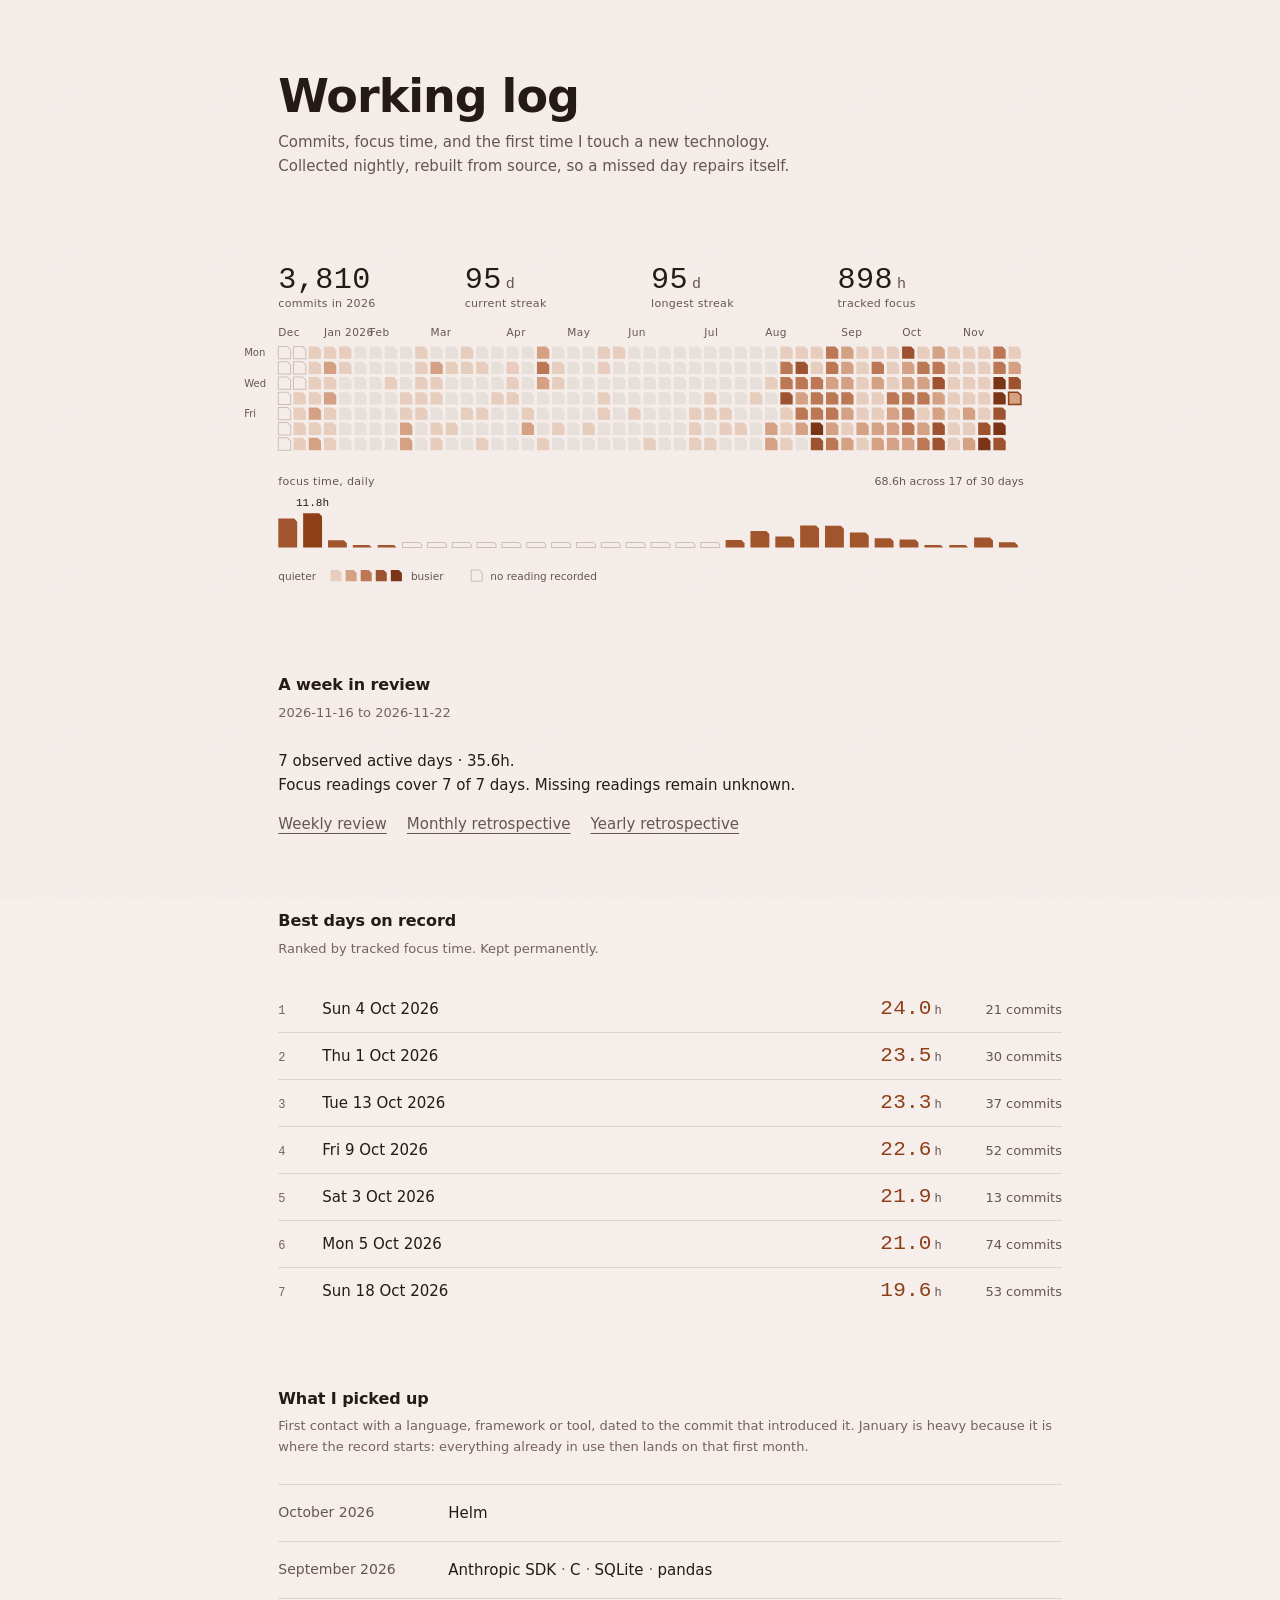
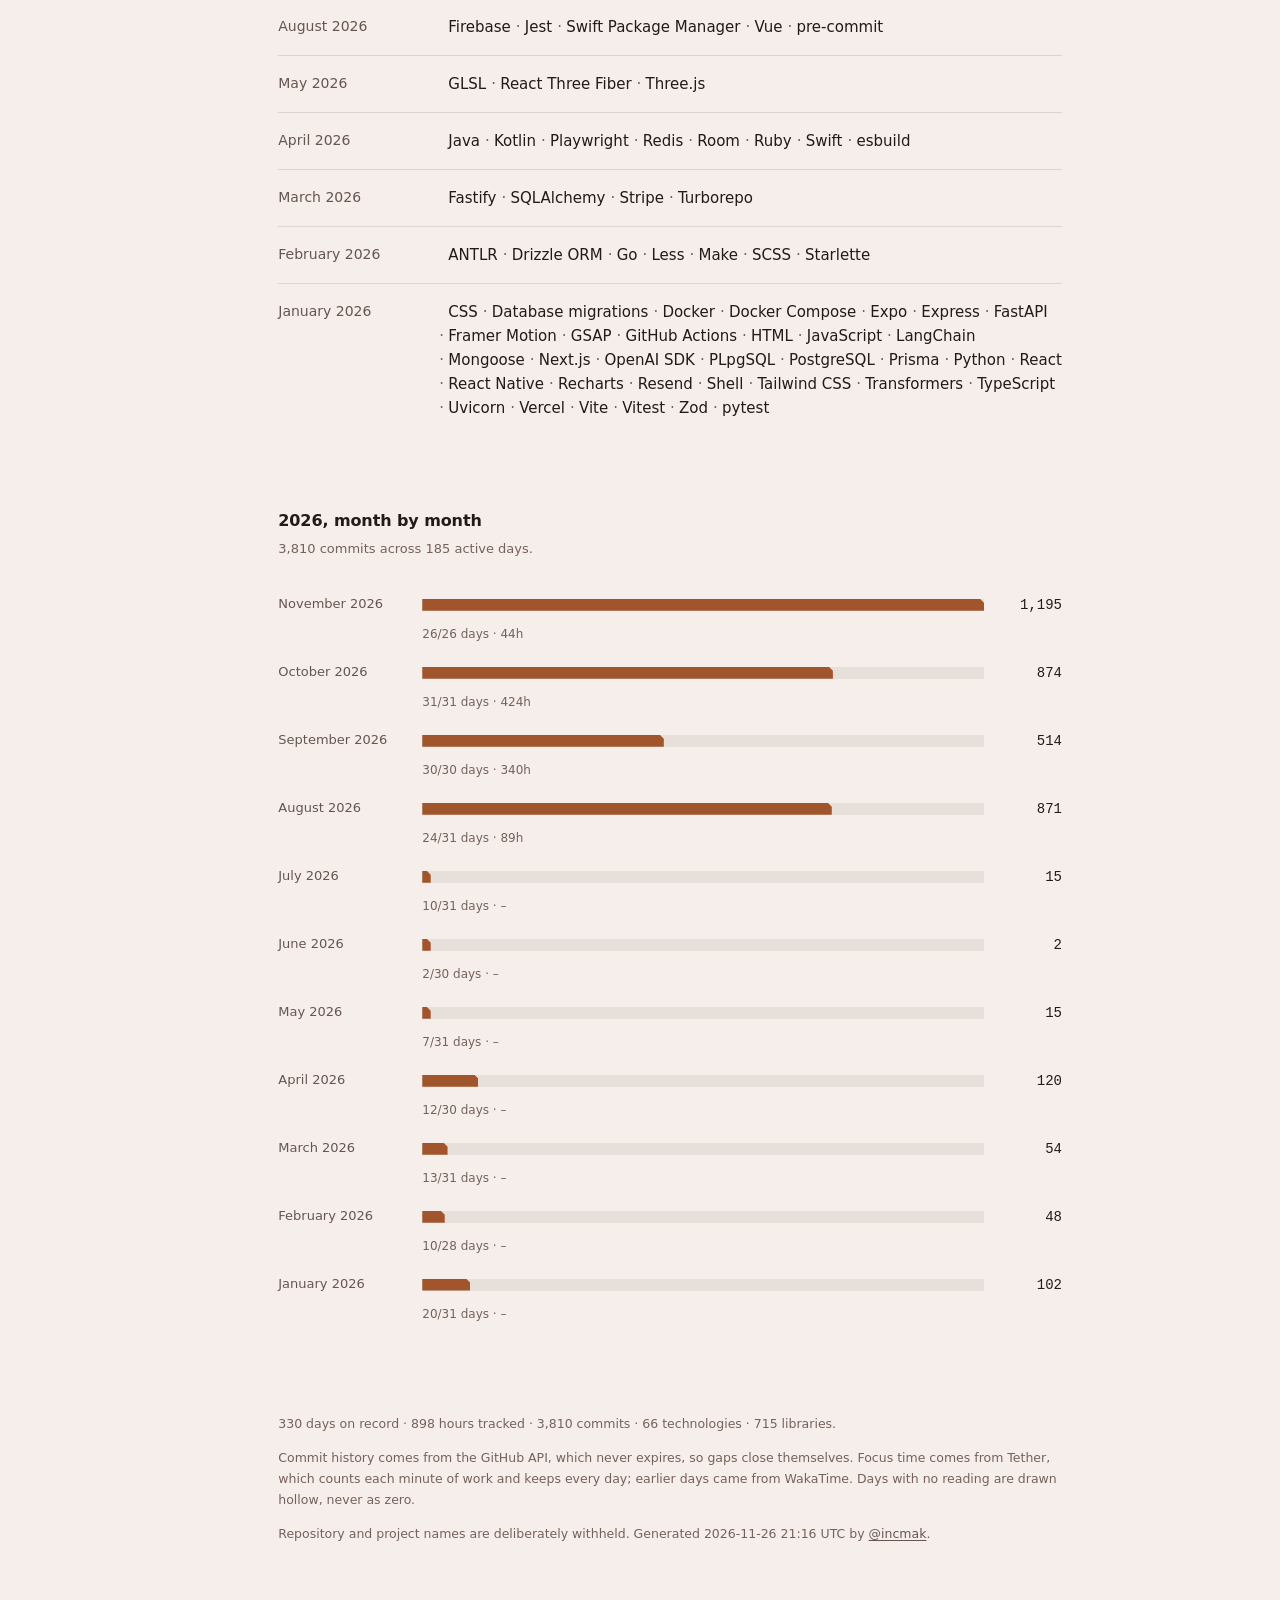
==== commit cc9345dd: "Update working log for 2026-11-26" ====
--- a/index.html
+++ b/index.html
@@ -160,13 +160,13 @@
 
 <div class="field-scroll"><svg xmlns="http://www.w3.org/2000/svg" width="840" height="364" viewBox="0 0 840 364" role="img" aria-label="Commits per day over the last year, with recent focus time">
 <rect width="840" height="364" fill="transparent"/>
-<text x="60.0" y="54" font-family="ui-monospace, SFMono-Regular, 'SF Mono', 'Cascadia Mono', Menlo, Consolas, monospace" font-size="30" font-weight="500" fill="var(--ink)" letter-spacing="0.4">3,807</text>
+<text x="60.0" y="54" font-family="ui-monospace, SFMono-Regular, 'SF Mono', 'Cascadia Mono', Menlo, Consolas, monospace" font-size="30" font-weight="500" fill="var(--ink)" letter-spacing="0.4">3,810</text>
 <text x="60.0" y="73" font-family="system-ui, -apple-system, 'Segoe UI', Roboto, 'Helvetica Neue', Arial, sans-serif" font-size="11" fill="var(--dim)" letter-spacing="0.3">commits in 2026</text>
-<text x="245.5" y="54" font-family="ui-monospace, SFMono-Regular, 'SF Mono', 'Cascadia Mono', Menlo, Consolas, monospace" font-size="30" font-weight="500" fill="var(--ink)" letter-spacing="0.4">94<tspan dx="4" font-size="15" fill="var(--dim)">d</tspan></text>
+<text x="245.5" y="54" font-family="ui-monospace, SFMono-Regular, 'SF Mono', 'Cascadia Mono', Menlo, Consolas, monospace" font-size="30" font-weight="500" fill="var(--ink)" letter-spacing="0.4">95<tspan dx="4" font-size="15" fill="var(--dim)">d</tspan></text>
 <text x="245.5" y="73" font-family="system-ui, -apple-system, 'Segoe UI', Roboto, 'Helvetica Neue', Arial, sans-serif" font-size="11" fill="var(--dim)" letter-spacing="0.3">current streak</text>
-<text x="431.0" y="54" font-family="ui-monospace, SFMono-Regular, 'SF Mono', 'Cascadia Mono', Menlo, Consolas, monospace" font-size="30" font-weight="500" fill="var(--ink)" letter-spacing="0.4">94<tspan dx="4" font-size="15" fill="var(--dim)">d</tspan></text>
+<text x="431.0" y="54" font-family="ui-monospace, SFMono-Regular, 'SF Mono', 'Cascadia Mono', Menlo, Consolas, monospace" font-size="30" font-weight="500" fill="var(--ink)" letter-spacing="0.4">95<tspan dx="4" font-size="15" fill="var(--dim)">d</tspan></text>
 <text x="431.0" y="73" font-family="system-ui, -apple-system, 'Segoe UI', Roboto, 'Helvetica Neue', Arial, sans-serif" font-size="11" fill="var(--dim)" letter-spacing="0.3">longest streak</text>
-<text x="616.5" y="54" font-family="ui-monospace, SFMono-Regular, 'SF Mono', 'Cascadia Mono', Menlo, Consolas, monospace" font-size="30" font-weight="500" fill="var(--ink)" letter-spacing="0.4">897<tspan dx="4" font-size="15" fill="var(--dim)">h</tspan></text>
+<text x="616.5" y="54" font-family="ui-monospace, SFMono-Regular, 'SF Mono', 'Cascadia Mono', Menlo, Consolas, monospace" font-size="30" font-weight="500" fill="var(--ink)" letter-spacing="0.4">898<tspan dx="4" font-size="15" fill="var(--dim)">h</tspan></text>
 <text x="616.5" y="73" font-family="system-ui, -apple-system, 'Segoe UI', Roboto, 'Helvetica Neue', Arial, sans-serif" font-size="11" fill="var(--dim)" letter-spacing="0.3">tracked focus</text>
 <text x="60.0" y="102" font-family="system-ui, -apple-system, 'Segoe UI', Roboto, 'Helvetica Neue', Arial, sans-serif" font-size="10.5" fill="var(--dim)" letter-spacing="0.4">Dec</text>
 <text x="105.4" y="102" font-family="system-ui, -apple-system, 'Segoe UI', Roboto, 'Helvetica Neue', Arial, sans-serif" font-size="10.5" fill="var(--dim)" letter-spacing="0.4">Jan 2026</text>
@@ -509,8 +509,8 @@
 <path d="M756.57 127.14H765.65L768.84 130.33V139.41H756.57Z" fill="var(--ramp-0)"><title>Tue 10 Nov 2026: 6 commits</title></path>
 <path d="M756.57 142.29H765.65L768.84 145.47V154.55H756.57Z" fill="var(--ramp-0)"><title>Wed 11 Nov 2026: 3 commits</title></path>
 <path d="M756.57 157.43H765.65L768.84 160.62V169.69H756.57Z" fill="var(--ramp-0)"><title>Thu 12 Nov 2026: 5 commits</title></path>
-<path d="M756.57 172.57H765.65L768.84 175.76V184.84H756.57Z" fill="var(--ramp-0)"><title>Fri 13 Nov 2026: 3 commits</title></path>
-<path d="M756.57 187.71H765.65L768.84 190.90V199.98H756.57Z" fill="var(--ramp-3)"><title>Sat 14 Nov 2026: 92 commits</title></path>
+<path d="M756.57 172.57H765.65L768.84 175.76V184.84H756.57Z" fill="var(--ramp-0)"><title>Fri 13 Nov 2026: 2 commits</title></path>
+<path d="M756.57 187.71H765.65L768.84 190.90V199.98H756.57Z" fill="var(--ramp-3)"><title>Sat 14 Nov 2026: 86 commits</title></path>
 <path d="M756.57 202.86H765.65L768.84 206.05V215.12H756.57Z" fill="var(--ramp-4)"><title>Sun 15 Nov 2026: 162 commits, 2.5h tracked</title></path>
 <path d="M771.71 112.00H780.79L783.98 115.19V124.27H771.71Z" fill="var(--ramp-2)"><title>Mon 16 Nov 2026: 29 commits, 5.7h tracked</title></path>
 <path d="M771.71 127.14H780.79L783.98 130.33V139.41H771.71Z" fill="var(--ramp-2)"><title>Tue 17 Nov 2026: 38 commits, 3.8h tracked</title></path>
@@ -522,10 +522,10 @@
 <path d="M786.86 112.00H795.93L799.12 115.19V124.27H786.86Z" fill="var(--ramp-0)"><title>Mon 23 Nov 2026: 2 commits, 0.5h tracked</title></path>
 <path d="M786.86 127.14H795.93L799.12 130.33V139.41H786.86Z" fill="var(--ramp-1)"><title>Tue 24 Nov 2026: 17 commits, 0.5h tracked</title></path>
 <path d="M786.86 142.29H795.93L799.12 145.47V154.55H786.86Z" fill="var(--ramp-3)"><title>Wed 25 Nov 2026: 77 commits, 3.5h tracked</title></path>
-<path d="M786.86 157.43H795.93L799.12 160.62V169.69H786.86Z" fill="var(--cell-empty)"><title>Thu 26 Nov 2026: 0 commits, 0.9h tracked</title></path>
+<path d="M786.86 157.43H795.93L799.12 160.62V169.69H786.86Z" fill="var(--ramp-1)"><title>Thu 26 Nov 2026: 10 commits, 1.8h tracked</title></path>
 <path d="M786.86 157.43H795.93L799.12 160.62V169.69H786.86Z" fill="none" stroke="var(--accent)" stroke-width="1.5" pointer-events="none"/>
 <text x="60" y="250.0" font-family="system-ui, -apple-system, 'Segoe UI', Roboto, 'Helvetica Neue', Arial, sans-serif" font-size="11" fill="var(--dim)" letter-spacing="0.3">focus time, daily</text>
-<text x="802" y="250.0" font-family="system-ui, -apple-system, 'Segoe UI', Roboto, 'Helvetica Neue', Arial, sans-serif" font-size="11" fill="var(--dim)" text-anchor="end">67.7h across 17 of 30 days</text>
+<text x="802" y="250.0" font-family="system-ui, -apple-system, 'Segoe UI', Roboto, 'Helvetica Neue', Arial, sans-serif" font-size="11" fill="var(--dim)" text-anchor="end">68.6h across 17 of 30 days</text>
 <path d="M60.00 283.28H75.80L78.80 286.28V312.00H60.00Z" fill="var(--focus)"/>
 <path d="M84.73 278.00H100.53L103.53 281.00V312.00H84.73Z" fill="var(--accent)"/>
 <text x="94.1" y="271.0" font-family="ui-monospace, SFMono-Regular, 'SF Mono', 'Cascadia Mono', Menlo, Consolas, monospace" font-size="11" fill="var(--ink)" text-anchor="middle">11.8h</text>
@@ -556,7 +556,7 @@
 <path d="M703.07 309.50H719.36L721.86 312.00V312.00H703.07Z" fill="var(--focus)"/>
 <path d="M727.80 309.50H744.10L746.60 312.00V312.00H727.80Z" fill="var(--focus)"/>
 <path d="M752.53 302.03H768.33L771.33 305.03V312.00H752.53Z" fill="var(--focus)"/>
-<path d="M777.27 309.35H793.42L796.06 312.00V312.00H777.27Z" fill="var(--focus)"/>
+<path d="M777.27 306.75H793.06L796.06 309.75V312.00H777.27Z" fill="var(--focus)"/>
 <text x="60" y="340.0" font-family="system-ui, -apple-system, 'Segoe UI', Roboto, 'Helvetica Neue', Arial, sans-serif" font-size="10.5" fill="var(--dim)" dominant-baseline="central">quieter</text>
 <path d="M112.00 334.50H120.00L123.00 337.50V345.50H112.00Z" fill="var(--ramp-0)"/>
 <path d="M127.00 334.50H135.00L138.00 337.50V345.50H127.00Z" fill="var(--ramp-1)"/>
@@ -610,30 +610,30 @@
 
 <section>
   <h2>2026, month by month</h2>
-  <p class="lede">3,807 commits across 184 active days.</p>
-  <ul class="months"><li><span class="m">November 2026</span><span class="track"><i style="width:100.0%"></i></span><span class="n">1,192</span><span class="sub">25/26 days &middot; 43h</span></li>
-<li><span class="m">October 2026</span><span class="track"><i style="width:73.3%"></i></span><span class="n">874</span><span class="sub">31/31 days &middot; 424h</span></li>
-<li><span class="m">September 2026</span><span class="track"><i style="width:43.1%"></i></span><span class="n">514</span><span class="sub">30/30 days &middot; 340h</span></li>
-<li><span class="m">August 2026</span><span class="track"><i style="width:73.1%"></i></span><span class="n">871</span><span class="sub">24/31 days &middot; 89h</span></li>
+  <p class="lede">3,810 commits across 185 active days.</p>
+  <ul class="months"><li><span class="m">November 2026</span><span class="track"><i style="width:100.0%"></i></span><span class="n">1,195</span><span class="sub">26/26 days &middot; 44h</span></li>
+<li><span class="m">October 2026</span><span class="track"><i style="width:73.1%"></i></span><span class="n">874</span><span class="sub">31/31 days &middot; 424h</span></li>
+<li><span class="m">September 2026</span><span class="track"><i style="width:43.0%"></i></span><span class="n">514</span><span class="sub">30/30 days &middot; 340h</span></li>
+<li><span class="m">August 2026</span><span class="track"><i style="width:72.9%"></i></span><span class="n">871</span><span class="sub">24/31 days &middot; 89h</span></li>
 <li><span class="m">July 2026</span><span class="track"><i style="width:1.5%"></i></span><span class="n">15</span><span class="sub">10/31 days &middot; &ndash;</span></li>
 <li><span class="m">June 2026</span><span class="track"><i style="width:1.5%"></i></span><span class="n">2</span><span class="sub">2/30 days &middot; &ndash;</span></li>
 <li><span class="m">May 2026</span><span class="track"><i style="width:1.5%"></i></span><span class="n">15</span><span class="sub">7/31 days &middot; &ndash;</span></li>
-<li><span class="m">April 2026</span><span class="track"><i style="width:10.1%"></i></span><span class="n">120</span><span class="sub">12/30 days &middot; &ndash;</span></li>
+<li><span class="m">April 2026</span><span class="track"><i style="width:10.0%"></i></span><span class="n">120</span><span class="sub">12/30 days &middot; &ndash;</span></li>
 <li><span class="m">March 2026</span><span class="track"><i style="width:4.5%"></i></span><span class="n">54</span><span class="sub">13/31 days &middot; &ndash;</span></li>
 <li><span class="m">February 2026</span><span class="track"><i style="width:4.0%"></i></span><span class="n">48</span><span class="sub">10/28 days &middot; &ndash;</span></li>
-<li><span class="m">January 2026</span><span class="track"><i style="width:8.6%"></i></span><span class="n">102</span><span class="sub">20/31 days &middot; &ndash;</span></li></ul>
+<li><span class="m">January 2026</span><span class="track"><i style="width:8.5%"></i></span><span class="n">102</span><span class="sub">20/31 days &middot; &ndash;</span></li></ul>
 </section>
 
 <footer class="colophon">
-  <p>330 days on record &middot; 897 hours tracked &middot;
-  3,807 commits &middot; 66 technologies &middot;
+  <p>330 days on record &middot; 898 hours tracked &middot;
+  3,810 commits &middot; 66 technologies &middot;
   715 libraries.</p>
   <p>Commit history comes from the GitHub API, which never expires, so gaps close
   themselves. Focus time comes from Tether, which counts each minute of work and
   keeps every day; earlier days came from WakaTime. Days with no reading are drawn
   hollow, never as zero.</p>
   <p>Repository and project names are deliberately withheld. Generated
-  2026-11-26 10:50 UTC by
+  2026-11-26 21:16 UTC by
   <a href="https://github.com/incmak">@incmak</a>.</p>
 </footer>
 
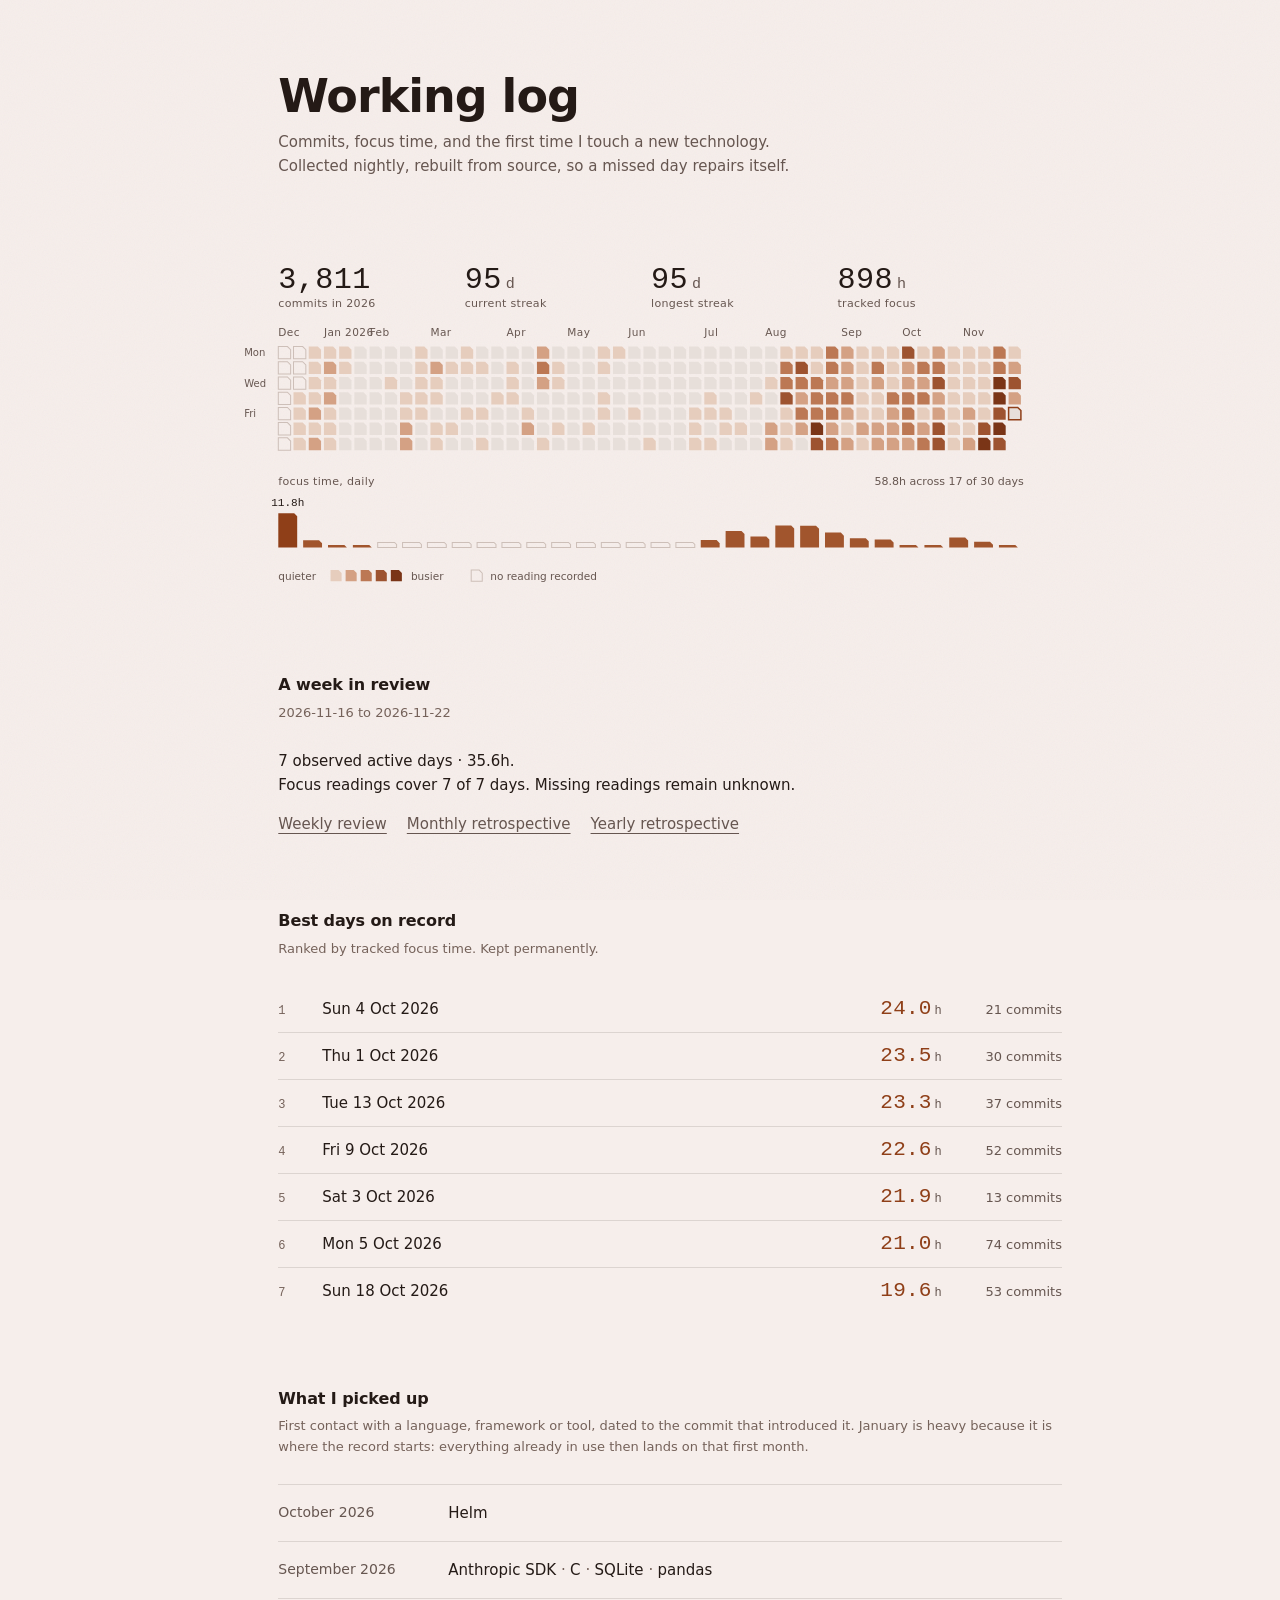
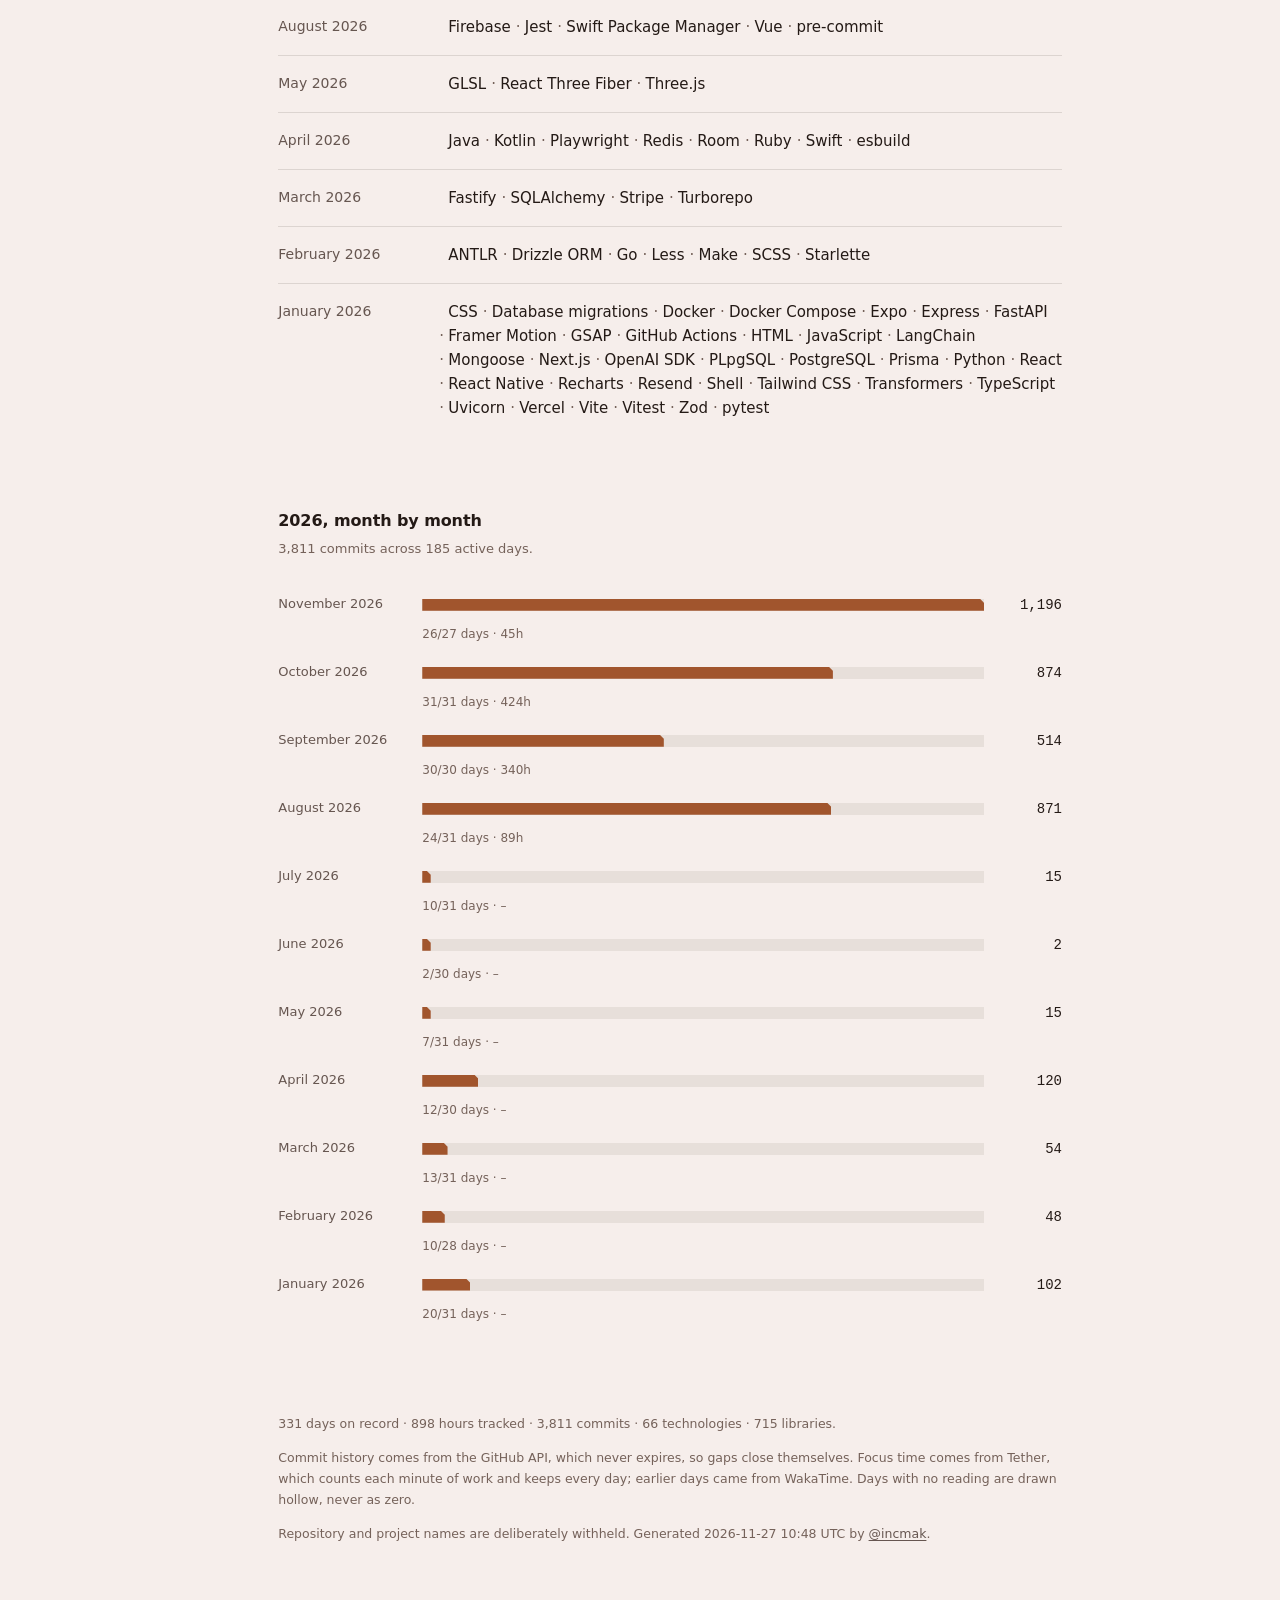
==== commit 77e87ef7: "Update working log for 2026-11-27" ====
--- a/index.html
+++ b/index.html
@@ -160,7 +160,7 @@
 
 <div class="field-scroll"><svg xmlns="http://www.w3.org/2000/svg" width="840" height="364" viewBox="0 0 840 364" role="img" aria-label="Commits per day over the last year, with recent focus time">
 <rect width="840" height="364" fill="transparent"/>
-<text x="60.0" y="54" font-family="ui-monospace, SFMono-Regular, 'SF Mono', 'Cascadia Mono', Menlo, Consolas, monospace" font-size="30" font-weight="500" fill="var(--ink)" letter-spacing="0.4">3,810</text>
+<text x="60.0" y="54" font-family="ui-monospace, SFMono-Regular, 'SF Mono', 'Cascadia Mono', Menlo, Consolas, monospace" font-size="30" font-weight="500" fill="var(--ink)" letter-spacing="0.4">3,811</text>
 <text x="60.0" y="73" font-family="system-ui, -apple-system, 'Segoe UI', Roboto, 'Helvetica Neue', Arial, sans-serif" font-size="11" fill="var(--dim)" letter-spacing="0.3">commits in 2026</text>
 <text x="245.5" y="54" font-family="ui-monospace, SFMono-Regular, 'SF Mono', 'Cascadia Mono', Menlo, Consolas, monospace" font-size="30" font-weight="500" fill="var(--ink)" letter-spacing="0.4">95<tspan dx="4" font-size="15" fill="var(--dim)">d</tspan></text>
 <text x="245.5" y="73" font-family="system-ui, -apple-system, 'Segoe UI', Roboto, 'Helvetica Neue', Arial, sans-serif" font-size="11" fill="var(--dim)" letter-spacing="0.3">current streak</text>
@@ -522,16 +522,17 @@
 <path d="M786.86 112.00H795.93L799.12 115.19V124.27H786.86Z" fill="var(--ramp-0)"><title>Mon 23 Nov 2026: 2 commits, 0.5h tracked</title></path>
 <path d="M786.86 127.14H795.93L799.12 130.33V139.41H786.86Z" fill="var(--ramp-1)"><title>Tue 24 Nov 2026: 17 commits, 0.5h tracked</title></path>
 <path d="M786.86 142.29H795.93L799.12 145.47V154.55H786.86Z" fill="var(--ramp-3)"><title>Wed 25 Nov 2026: 77 commits, 3.5h tracked</title></path>
-<path d="M786.86 157.43H795.93L799.12 160.62V169.69H786.86Z" fill="var(--ramp-1)"><title>Thu 26 Nov 2026: 10 commits, 1.8h tracked</title></path>
-<path d="M786.86 157.43H795.93L799.12 160.62V169.69H786.86Z" fill="none" stroke="var(--accent)" stroke-width="1.5" pointer-events="none"/>
+<path d="M786.86 157.43H795.93L799.12 160.62V169.69H786.86Z" fill="var(--ramp-1)"><title>Thu 26 Nov 2026: 11 commits, 2.0h tracked</title></path>
+<path d="M786.86 172.57H795.93L799.12 175.76V184.84H786.86Z" fill="var(--cell-empty)"><title>Fri 27 Nov 2026: 0 commits, 0.0h tracked</title></path>
+<path d="M786.86 172.57H795.93L799.12 175.76V184.84H786.86Z" fill="none" stroke="var(--accent)" stroke-width="1.5" pointer-events="none"/>
 <text x="60" y="250.0" font-family="system-ui, -apple-system, 'Segoe UI', Roboto, 'Helvetica Neue', Arial, sans-serif" font-size="11" fill="var(--dim)" letter-spacing="0.3">focus time, daily</text>
-<text x="802" y="250.0" font-family="system-ui, -apple-system, 'Segoe UI', Roboto, 'Helvetica Neue', Arial, sans-serif" font-size="11" fill="var(--dim)" text-anchor="end">68.6h across 17 of 30 days</text>
-<path d="M60.00 283.28H75.80L78.80 286.28V312.00H60.00Z" fill="var(--focus)"/>
-<path d="M84.73 278.00H100.53L103.53 281.00V312.00H84.73Z" fill="var(--accent)"/>
-<text x="94.1" y="271.0" font-family="ui-monospace, SFMono-Regular, 'SF Mono', 'Cascadia Mono', Menlo, Consolas, monospace" font-size="11" fill="var(--ink)" text-anchor="middle">11.8h</text>
-<path d="M109.47 304.78H125.26L128.26 307.78V312.00H109.47Z" fill="var(--focus)"/>
+<text x="802" y="250.0" font-family="system-ui, -apple-system, 'Segoe UI', Roboto, 'Helvetica Neue', Arial, sans-serif" font-size="11" fill="var(--dim)" text-anchor="end">58.8h across 17 of 30 days</text>
+<path d="M60.00 278.00H75.80L78.80 281.00V312.00H60.00Z" fill="var(--accent)"/>
+<text x="69.4" y="271.0" font-family="ui-monospace, SFMono-Regular, 'SF Mono', 'Cascadia Mono', Menlo, Consolas, monospace" font-size="11" fill="var(--ink)" text-anchor="middle">11.8h</text>
+<path d="M84.73 304.78H100.53L103.53 307.78V312.00H84.73Z" fill="var(--focus)"/>
+<path d="M109.47 309.50H125.76L128.26 312.00V312.00H109.47Z" fill="var(--focus)"/>
 <path d="M134.20 309.50H150.50L153.00 312.00V312.00H134.20Z" fill="var(--focus)"/>
-<path d="M158.93 309.50H175.23L177.73 312.00V312.00H158.93Z" fill="var(--focus)"/>
+<path d="M158.93 307.00H175.73L177.73 309.00V312.00H158.93Z" fill="none" stroke="var(--cell-hollow)" stroke-width="1"/>
 <path d="M183.67 307.00H200.46L202.46 309.00V312.00H183.67Z" fill="none" stroke="var(--cell-hollow)" stroke-width="1"/>
 <path d="M208.40 307.00H225.20L227.20 309.00V312.00H208.40Z" fill="none" stroke="var(--cell-hollow)" stroke-width="1"/>
 <path d="M233.13 307.00H249.93L251.93 309.00V312.00H233.13Z" fill="none" stroke="var(--cell-hollow)" stroke-width="1"/>
@@ -544,19 +545,19 @@
 <path d="M406.27 307.00H423.06L425.06 309.00V312.00H406.27Z" fill="none" stroke="var(--cell-hollow)" stroke-width="1"/>
 <path d="M431.00 307.00H447.80L449.80 309.00V312.00H431.00Z" fill="none" stroke="var(--cell-hollow)" stroke-width="1"/>
 <path d="M455.73 307.00H472.53L474.53 309.00V312.00H455.73Z" fill="none" stroke="var(--cell-hollow)" stroke-width="1"/>
-<path d="M480.47 307.00H497.26L499.26 309.00V312.00H480.47Z" fill="none" stroke="var(--cell-hollow)" stroke-width="1"/>
-<path d="M505.20 304.68H521.00L524.00 307.68V312.00H505.20Z" fill="var(--focus)"/>
-<path d="M529.93 295.48H545.73L548.73 298.48V312.00H529.93Z" fill="var(--focus)"/>
-<path d="M554.67 301.12H570.46L573.46 304.12V312.00H554.67Z" fill="var(--focus)"/>
-<path d="M579.40 290.14H595.20L598.20 293.14V312.00H579.40Z" fill="var(--focus)"/>
-<path d="M604.13 290.28H619.93L622.93 293.28V312.00H604.13Z" fill="var(--focus)"/>
-<path d="M628.87 297.21H644.66L647.66 300.21V312.00H628.87Z" fill="var(--focus)"/>
-<path d="M653.60 302.90H669.40L672.40 305.90V312.00H653.60Z" fill="var(--focus)"/>
-<path d="M678.33 303.96H694.13L697.13 306.96V312.00H678.33Z" fill="var(--focus)"/>
+<path d="M480.47 304.68H496.26L499.26 307.68V312.00H480.47Z" fill="var(--focus)"/>
+<path d="M505.20 295.48H521.00L524.00 298.48V312.00H505.20Z" fill="var(--focus)"/>
+<path d="M529.93 301.12H545.73L548.73 304.12V312.00H529.93Z" fill="var(--focus)"/>
+<path d="M554.67 290.14H570.46L573.46 293.14V312.00H554.67Z" fill="var(--focus)"/>
+<path d="M579.40 290.28H595.20L598.20 293.28V312.00H579.40Z" fill="var(--focus)"/>
+<path d="M604.13 297.21H619.93L622.93 300.21V312.00H604.13Z" fill="var(--focus)"/>
+<path d="M628.87 302.90H644.66L647.66 305.90V312.00H628.87Z" fill="var(--focus)"/>
+<path d="M653.60 303.96H669.40L672.40 306.96V312.00H653.60Z" fill="var(--focus)"/>
+<path d="M678.33 309.50H694.63L697.13 312.00V312.00H678.33Z" fill="var(--focus)"/>
 <path d="M703.07 309.50H719.36L721.86 312.00V312.00H703.07Z" fill="var(--focus)"/>
-<path d="M727.80 309.50H744.10L746.60 312.00V312.00H727.80Z" fill="var(--focus)"/>
-<path d="M752.53 302.03H768.33L771.33 305.03V312.00H752.53Z" fill="var(--focus)"/>
-<path d="M777.27 306.75H793.06L796.06 309.75V312.00H777.27Z" fill="var(--focus)"/>
+<path d="M727.80 302.03H743.60L746.60 305.03V312.00H727.80Z" fill="var(--focus)"/>
+<path d="M752.53 306.32H768.33L771.33 309.32V312.00H752.53Z" fill="var(--focus)"/>
+<path d="M777.27 309.50H793.56L796.06 312.00V312.00H777.27Z" fill="var(--focus)"/>
 <text x="60" y="340.0" font-family="system-ui, -apple-system, 'Segoe UI', Roboto, 'Helvetica Neue', Arial, sans-serif" font-size="10.5" fill="var(--dim)" dominant-baseline="central">quieter</text>
 <path d="M112.00 334.50H120.00L123.00 337.50V345.50H112.00Z" fill="var(--ramp-0)"/>
 <path d="M127.00 334.50H135.00L138.00 337.50V345.50H127.00Z" fill="var(--ramp-1)"/>
@@ -610,11 +611,11 @@
 
 <section>
   <h2>2026, month by month</h2>
-  <p class="lede">3,810 commits across 185 active days.</p>
-  <ul class="months"><li><span class="m">November 2026</span><span class="track"><i style="width:100.0%"></i></span><span class="n">1,195</span><span class="sub">26/26 days &middot; 44h</span></li>
+  <p class="lede">3,811 commits across 185 active days.</p>
+  <ul class="months"><li><span class="m">November 2026</span><span class="track"><i style="width:100.0%"></i></span><span class="n">1,196</span><span class="sub">26/27 days &middot; 45h</span></li>
 <li><span class="m">October 2026</span><span class="track"><i style="width:73.1%"></i></span><span class="n">874</span><span class="sub">31/31 days &middot; 424h</span></li>
 <li><span class="m">September 2026</span><span class="track"><i style="width:43.0%"></i></span><span class="n">514</span><span class="sub">30/30 days &middot; 340h</span></li>
-<li><span class="m">August 2026</span><span class="track"><i style="width:72.9%"></i></span><span class="n">871</span><span class="sub">24/31 days &middot; 89h</span></li>
+<li><span class="m">August 2026</span><span class="track"><i style="width:72.8%"></i></span><span class="n">871</span><span class="sub">24/31 days &middot; 89h</span></li>
 <li><span class="m">July 2026</span><span class="track"><i style="width:1.5%"></i></span><span class="n">15</span><span class="sub">10/31 days &middot; &ndash;</span></li>
 <li><span class="m">June 2026</span><span class="track"><i style="width:1.5%"></i></span><span class="n">2</span><span class="sub">2/30 days &middot; &ndash;</span></li>
 <li><span class="m">May 2026</span><span class="track"><i style="width:1.5%"></i></span><span class="n">15</span><span class="sub">7/31 days &middot; &ndash;</span></li>
@@ -625,15 +626,15 @@
 </section>
 
 <footer class="colophon">
-  <p>330 days on record &middot; 898 hours tracked &middot;
-  3,810 commits &middot; 66 technologies &middot;
+  <p>331 days on record &middot; 898 hours tracked &middot;
+  3,811 commits &middot; 66 technologies &middot;
   715 libraries.</p>
   <p>Commit history comes from the GitHub API, which never expires, so gaps close
   themselves. Focus time comes from Tether, which counts each minute of work and
   keeps every day; earlier days came from WakaTime. Days with no reading are drawn
   hollow, never as zero.</p>
   <p>Repository and project names are deliberately withheld. Generated
-  2026-11-26 21:16 UTC by
+  2026-11-27 10:48 UTC by
   <a href="https://github.com/incmak">@incmak</a>.</p>
 </footer>
 
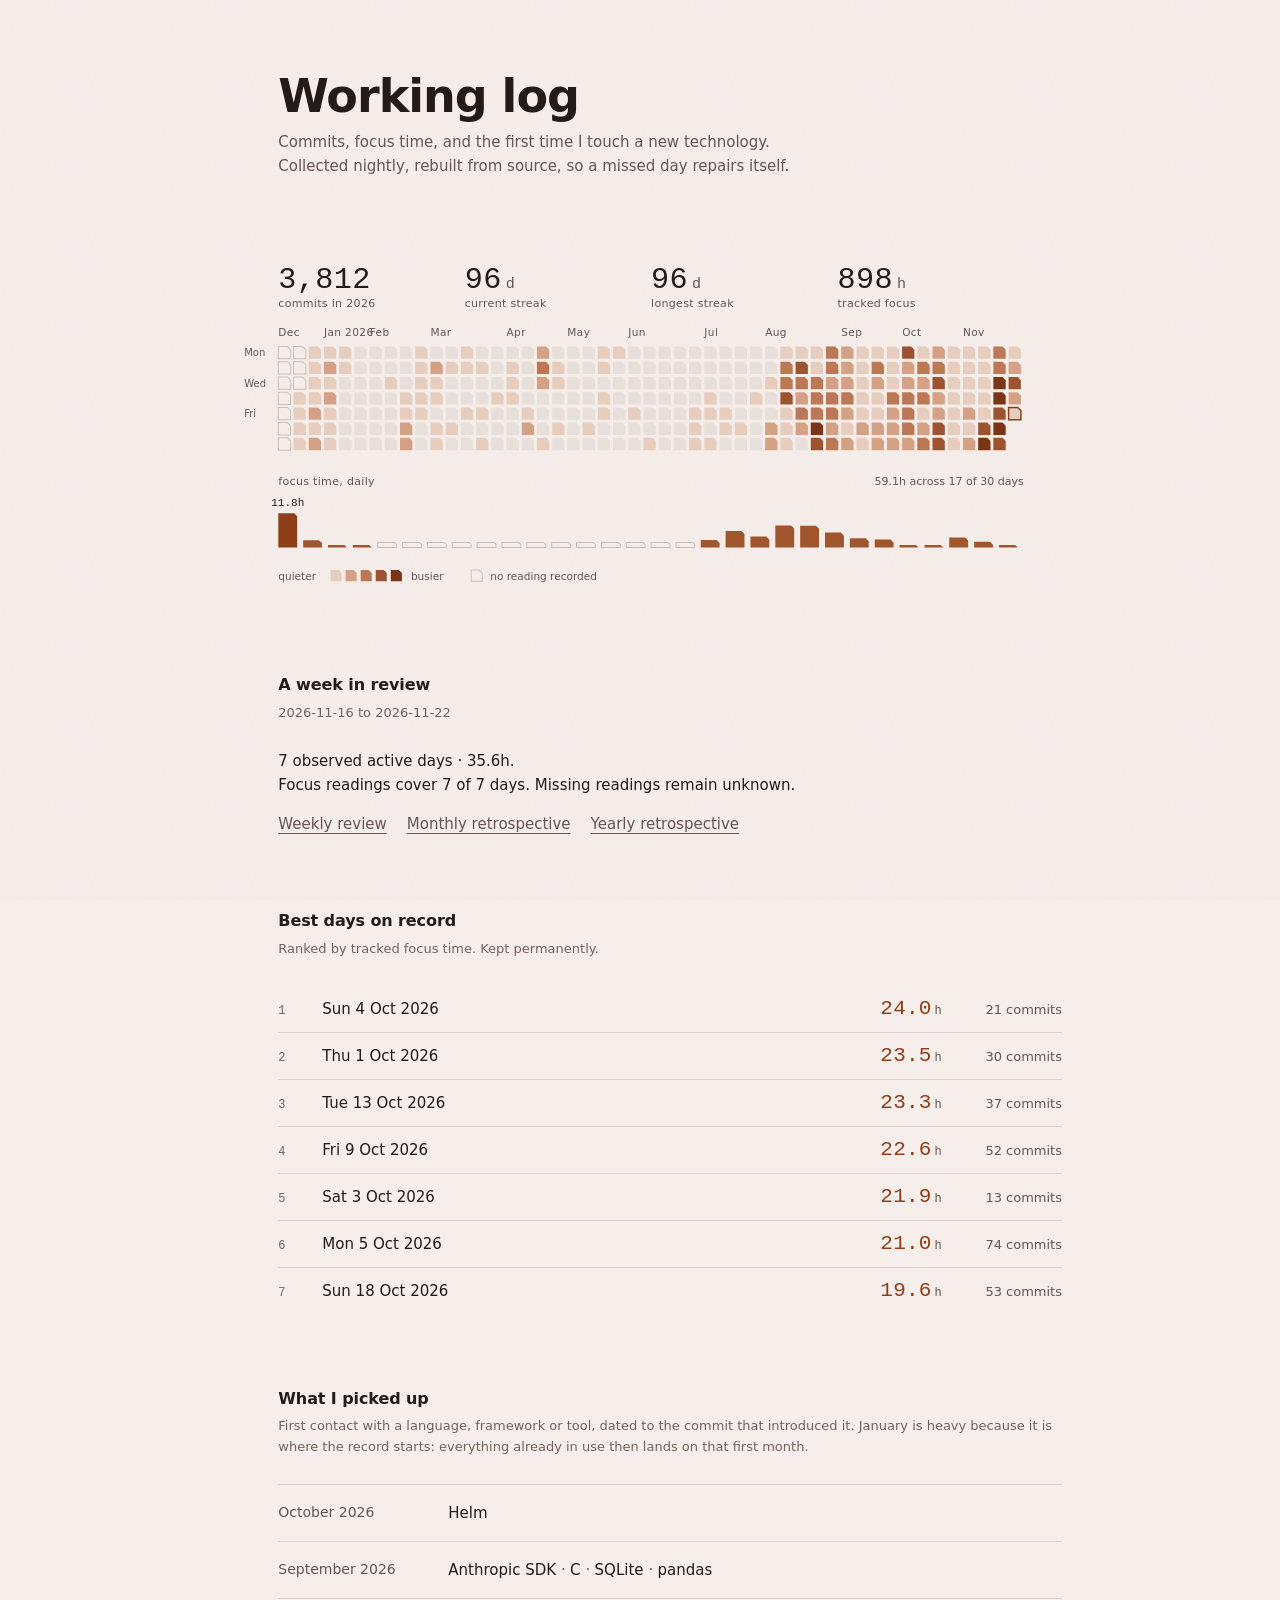
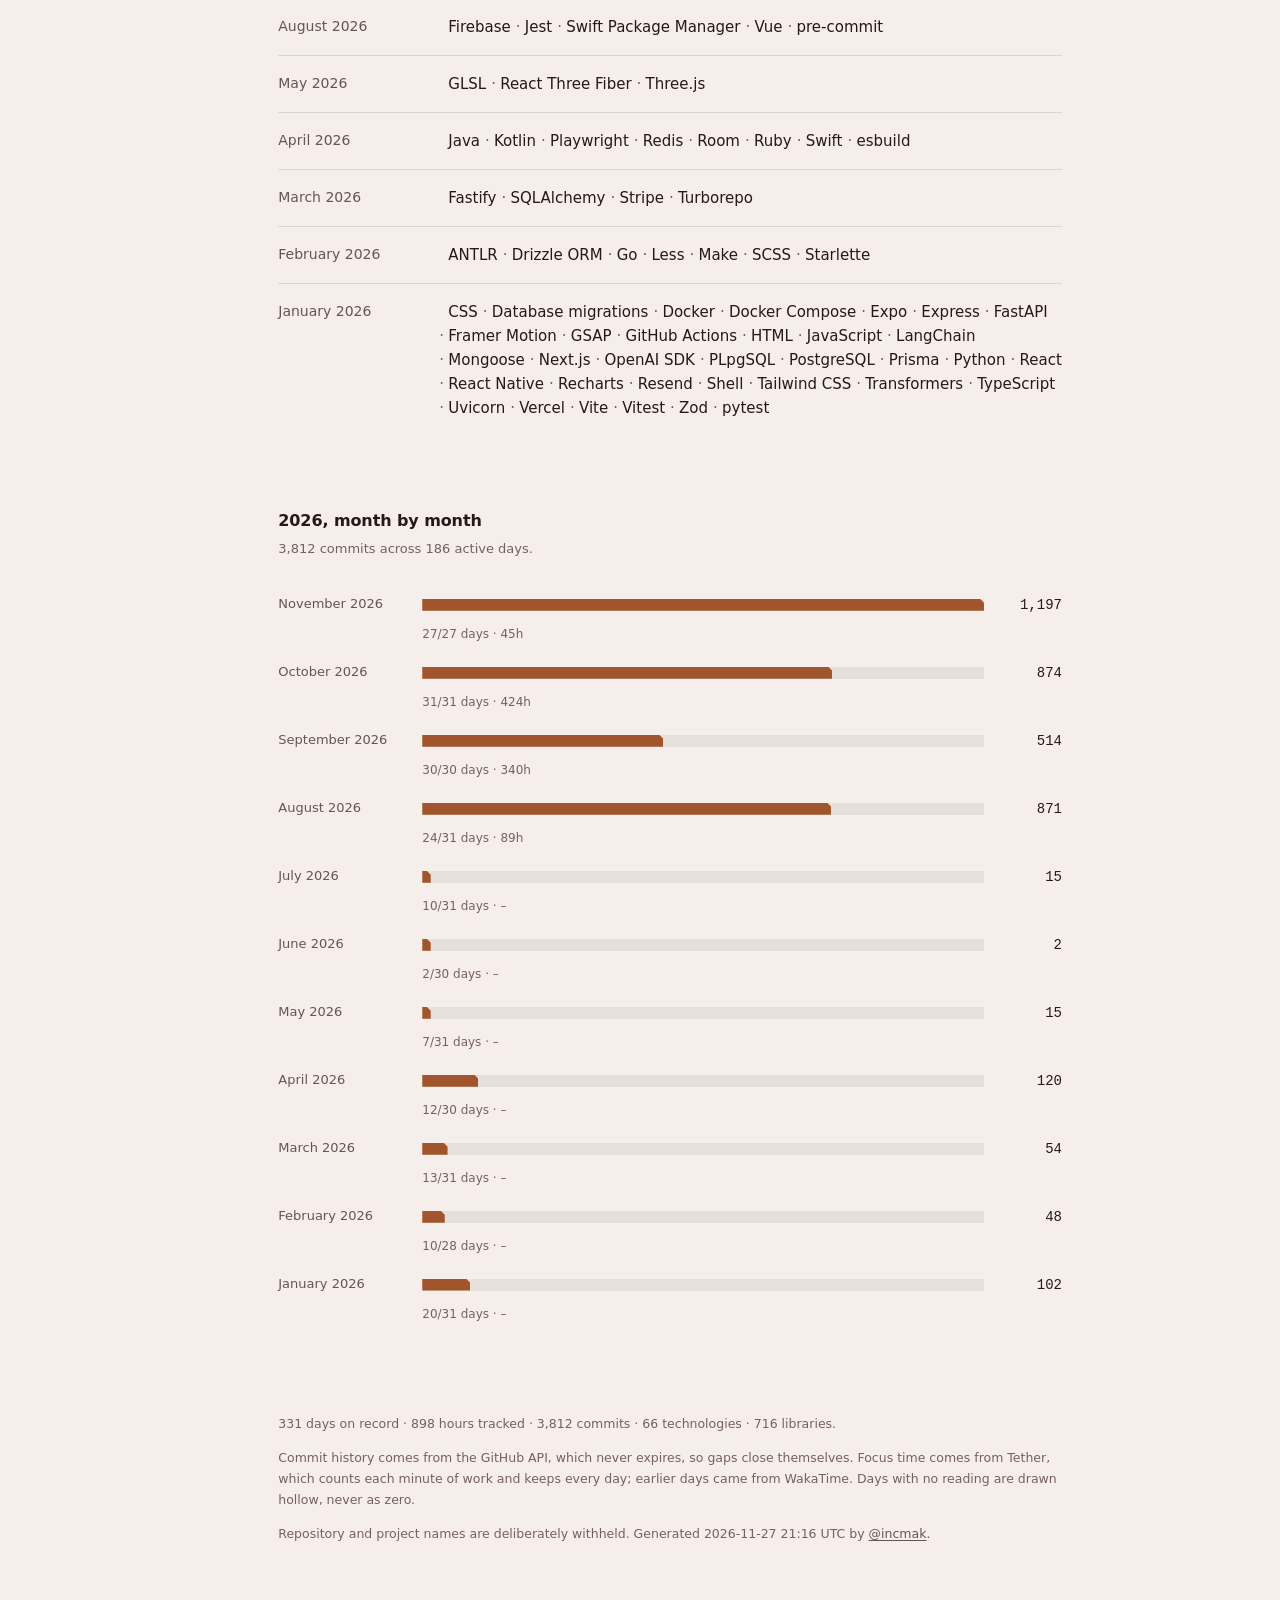
==== commit 8f5d9ea9: "Update working log for 2026-11-27" ====
--- a/index.html
+++ b/index.html
@@ -160,11 +160,11 @@
 
 <div class="field-scroll"><svg xmlns="http://www.w3.org/2000/svg" width="840" height="364" viewBox="0 0 840 364" role="img" aria-label="Commits per day over the last year, with recent focus time">
 <rect width="840" height="364" fill="transparent"/>
-<text x="60.0" y="54" font-family="ui-monospace, SFMono-Regular, 'SF Mono', 'Cascadia Mono', Menlo, Consolas, monospace" font-size="30" font-weight="500" fill="var(--ink)" letter-spacing="0.4">3,811</text>
+<text x="60.0" y="54" font-family="ui-monospace, SFMono-Regular, 'SF Mono', 'Cascadia Mono', Menlo, Consolas, monospace" font-size="30" font-weight="500" fill="var(--ink)" letter-spacing="0.4">3,812</text>
 <text x="60.0" y="73" font-family="system-ui, -apple-system, 'Segoe UI', Roboto, 'Helvetica Neue', Arial, sans-serif" font-size="11" fill="var(--dim)" letter-spacing="0.3">commits in 2026</text>
-<text x="245.5" y="54" font-family="ui-monospace, SFMono-Regular, 'SF Mono', 'Cascadia Mono', Menlo, Consolas, monospace" font-size="30" font-weight="500" fill="var(--ink)" letter-spacing="0.4">95<tspan dx="4" font-size="15" fill="var(--dim)">d</tspan></text>
+<text x="245.5" y="54" font-family="ui-monospace, SFMono-Regular, 'SF Mono', 'Cascadia Mono', Menlo, Consolas, monospace" font-size="30" font-weight="500" fill="var(--ink)" letter-spacing="0.4">96<tspan dx="4" font-size="15" fill="var(--dim)">d</tspan></text>
 <text x="245.5" y="73" font-family="system-ui, -apple-system, 'Segoe UI', Roboto, 'Helvetica Neue', Arial, sans-serif" font-size="11" fill="var(--dim)" letter-spacing="0.3">current streak</text>
-<text x="431.0" y="54" font-family="ui-monospace, SFMono-Regular, 'SF Mono', 'Cascadia Mono', Menlo, Consolas, monospace" font-size="30" font-weight="500" fill="var(--ink)" letter-spacing="0.4">95<tspan dx="4" font-size="15" fill="var(--dim)">d</tspan></text>
+<text x="431.0" y="54" font-family="ui-monospace, SFMono-Regular, 'SF Mono', 'Cascadia Mono', Menlo, Consolas, monospace" font-size="30" font-weight="500" fill="var(--ink)" letter-spacing="0.4">96<tspan dx="4" font-size="15" fill="var(--dim)">d</tspan></text>
 <text x="431.0" y="73" font-family="system-ui, -apple-system, 'Segoe UI', Roboto, 'Helvetica Neue', Arial, sans-serif" font-size="11" fill="var(--dim)" letter-spacing="0.3">longest streak</text>
 <text x="616.5" y="54" font-family="ui-monospace, SFMono-Regular, 'SF Mono', 'Cascadia Mono', Menlo, Consolas, monospace" font-size="30" font-weight="500" fill="var(--ink)" letter-spacing="0.4">898<tspan dx="4" font-size="15" fill="var(--dim)">h</tspan></text>
 <text x="616.5" y="73" font-family="system-ui, -apple-system, 'Segoe UI', Roboto, 'Helvetica Neue', Arial, sans-serif" font-size="11" fill="var(--dim)" letter-spacing="0.3">tracked focus</text>
@@ -523,10 +523,10 @@
 <path d="M786.86 127.14H795.93L799.12 130.33V139.41H786.86Z" fill="var(--ramp-1)"><title>Tue 24 Nov 2026: 17 commits, 0.5h tracked</title></path>
 <path d="M786.86 142.29H795.93L799.12 145.47V154.55H786.86Z" fill="var(--ramp-3)"><title>Wed 25 Nov 2026: 77 commits, 3.5h tracked</title></path>
 <path d="M786.86 157.43H795.93L799.12 160.62V169.69H786.86Z" fill="var(--ramp-1)"><title>Thu 26 Nov 2026: 11 commits, 2.0h tracked</title></path>
-<path d="M786.86 172.57H795.93L799.12 175.76V184.84H786.86Z" fill="var(--cell-empty)"><title>Fri 27 Nov 2026: 0 commits, 0.0h tracked</title></path>
+<path d="M786.86 172.57H795.93L799.12 175.76V184.84H786.86Z" fill="var(--ramp-0)"><title>Fri 27 Nov 2026: 1 commit, 0.3h tracked</title></path>
 <path d="M786.86 172.57H795.93L799.12 175.76V184.84H786.86Z" fill="none" stroke="var(--accent)" stroke-width="1.5" pointer-events="none"/>
 <text x="60" y="250.0" font-family="system-ui, -apple-system, 'Segoe UI', Roboto, 'Helvetica Neue', Arial, sans-serif" font-size="11" fill="var(--dim)" letter-spacing="0.3">focus time, daily</text>
-<text x="802" y="250.0" font-family="system-ui, -apple-system, 'Segoe UI', Roboto, 'Helvetica Neue', Arial, sans-serif" font-size="11" fill="var(--dim)" text-anchor="end">58.8h across 17 of 30 days</text>
+<text x="802" y="250.0" font-family="system-ui, -apple-system, 'Segoe UI', Roboto, 'Helvetica Neue', Arial, sans-serif" font-size="11" fill="var(--dim)" text-anchor="end">59.1h across 17 of 30 days</text>
 <path d="M60.00 278.00H75.80L78.80 281.00V312.00H60.00Z" fill="var(--accent)"/>
 <text x="69.4" y="271.0" font-family="ui-monospace, SFMono-Regular, 'SF Mono', 'Cascadia Mono', Menlo, Consolas, monospace" font-size="11" fill="var(--ink)" text-anchor="middle">11.8h</text>
 <path d="M84.73 304.78H100.53L103.53 307.78V312.00H84.73Z" fill="var(--focus)"/>
@@ -611,10 +611,10 @@
 
 <section>
   <h2>2026, month by month</h2>
-  <p class="lede">3,811 commits across 185 active days.</p>
-  <ul class="months"><li><span class="m">November 2026</span><span class="track"><i style="width:100.0%"></i></span><span class="n">1,196</span><span class="sub">26/27 days &middot; 45h</span></li>
-<li><span class="m">October 2026</span><span class="track"><i style="width:73.1%"></i></span><span class="n">874</span><span class="sub">31/31 days &middot; 424h</span></li>
-<li><span class="m">September 2026</span><span class="track"><i style="width:43.0%"></i></span><span class="n">514</span><span class="sub">30/30 days &middot; 340h</span></li>
+  <p class="lede">3,812 commits across 186 active days.</p>
+  <ul class="months"><li><span class="m">November 2026</span><span class="track"><i style="width:100.0%"></i></span><span class="n">1,197</span><span class="sub">27/27 days &middot; 45h</span></li>
+<li><span class="m">October 2026</span><span class="track"><i style="width:73.0%"></i></span><span class="n">874</span><span class="sub">31/31 days &middot; 424h</span></li>
+<li><span class="m">September 2026</span><span class="track"><i style="width:42.9%"></i></span><span class="n">514</span><span class="sub">30/30 days &middot; 340h</span></li>
 <li><span class="m">August 2026</span><span class="track"><i style="width:72.8%"></i></span><span class="n">871</span><span class="sub">24/31 days &middot; 89h</span></li>
 <li><span class="m">July 2026</span><span class="track"><i style="width:1.5%"></i></span><span class="n">15</span><span class="sub">10/31 days &middot; &ndash;</span></li>
 <li><span class="m">June 2026</span><span class="track"><i style="width:1.5%"></i></span><span class="n">2</span><span class="sub">2/30 days &middot; &ndash;</span></li>
@@ -627,14 +627,14 @@
 
 <footer class="colophon">
   <p>331 days on record &middot; 898 hours tracked &middot;
-  3,811 commits &middot; 66 technologies &middot;
-  715 libraries.</p>
+  3,812 commits &middot; 66 technologies &middot;
+  716 libraries.</p>
   <p>Commit history comes from the GitHub API, which never expires, so gaps close
   themselves. Focus time comes from Tether, which counts each minute of work and
   keeps every day; earlier days came from WakaTime. Days with no reading are drawn
   hollow, never as zero.</p>
   <p>Repository and project names are deliberately withheld. Generated
-  2026-11-27 10:48 UTC by
+  2026-11-27 21:16 UTC by
   <a href="https://github.com/incmak">@incmak</a>.</p>
 </footer>
 
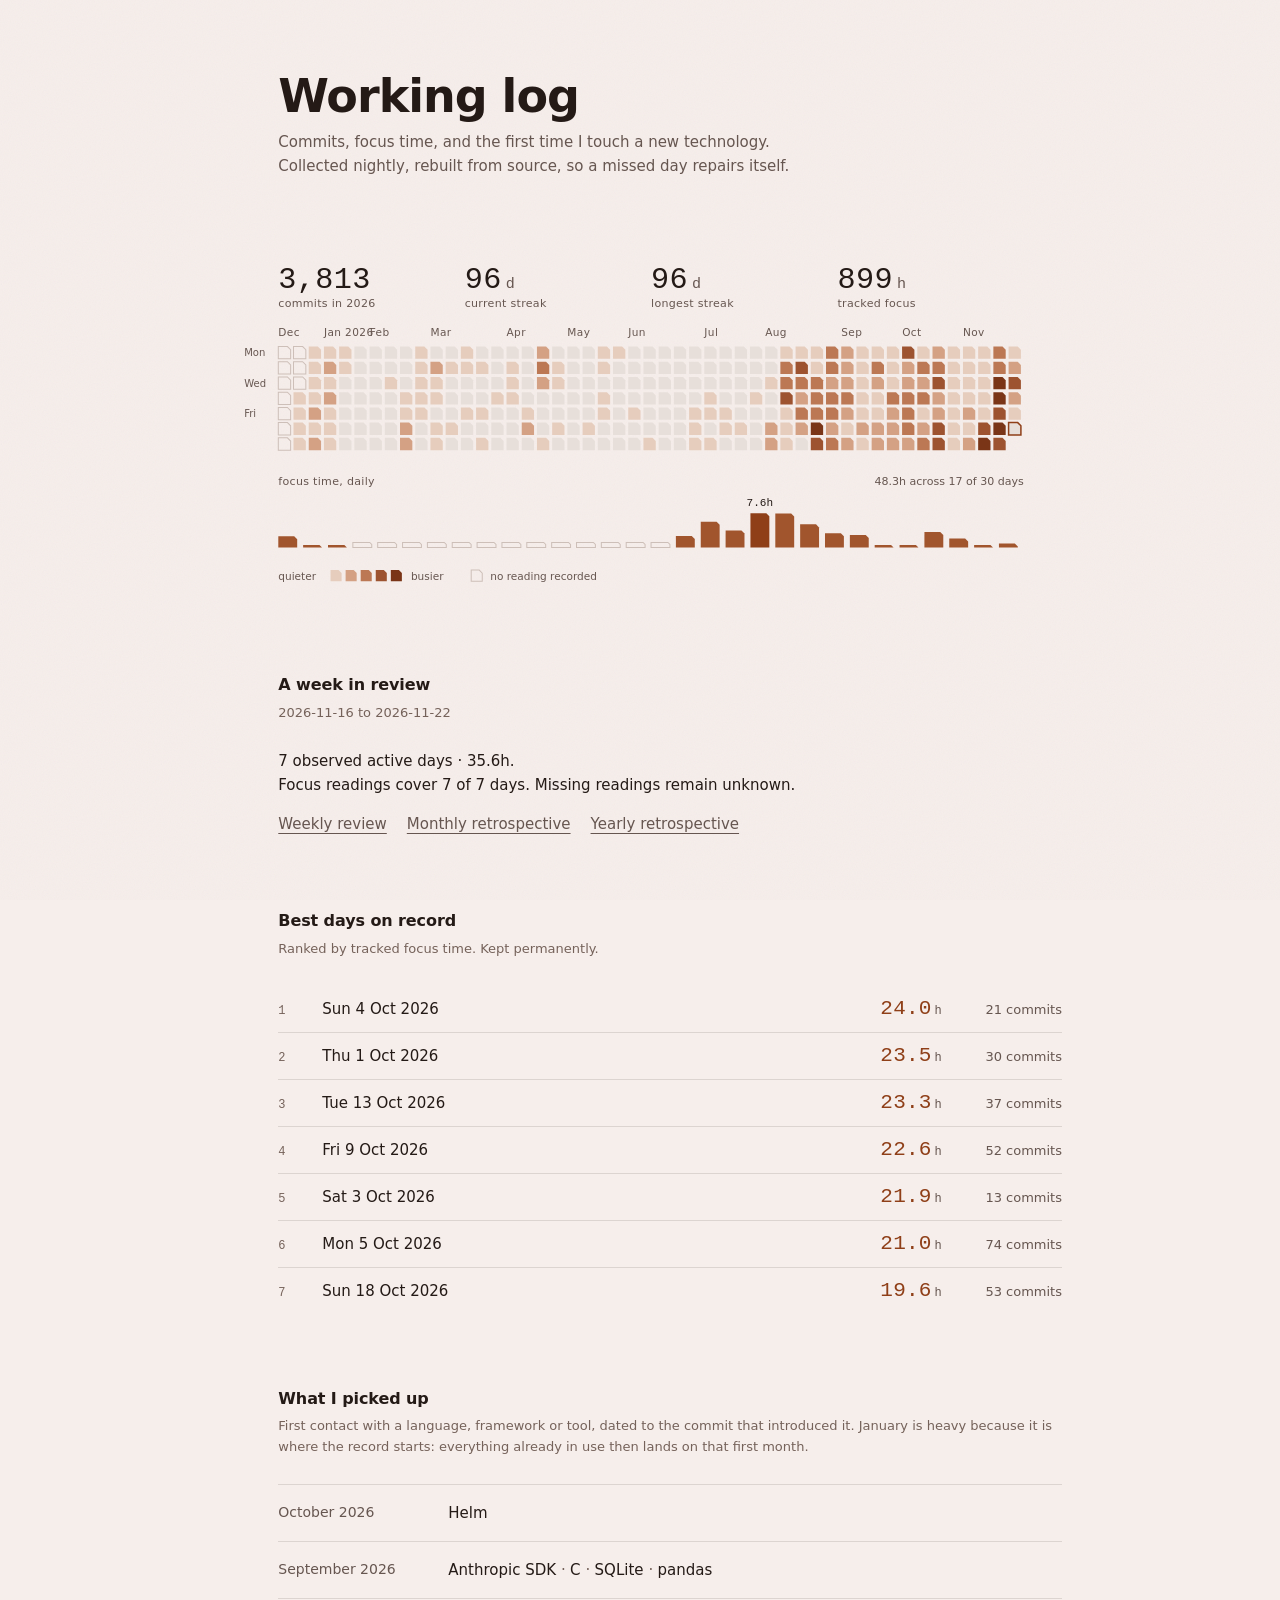
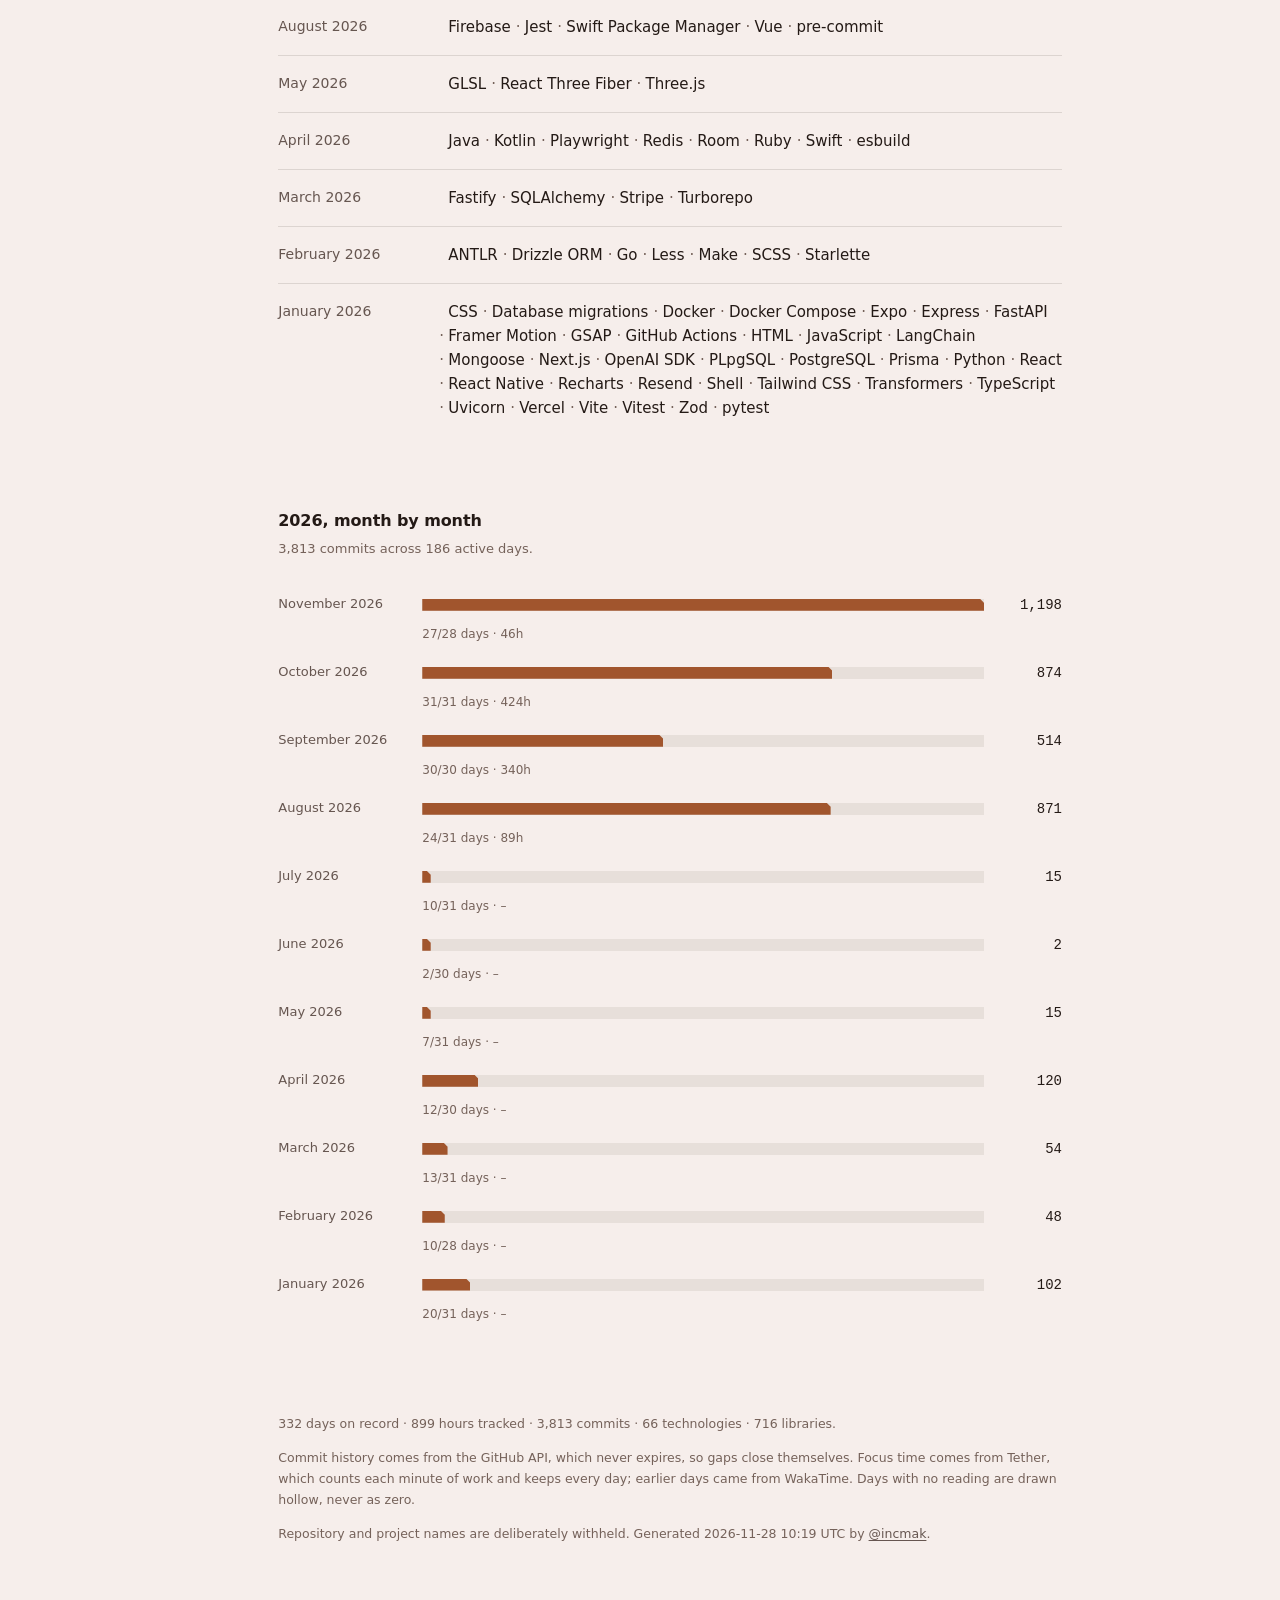
==== commit 4a4e753e: "Update working log for 2026-11-28" ====
--- a/index.html
+++ b/index.html
@@ -160,13 +160,13 @@
 
 <div class="field-scroll"><svg xmlns="http://www.w3.org/2000/svg" width="840" height="364" viewBox="0 0 840 364" role="img" aria-label="Commits per day over the last year, with recent focus time">
 <rect width="840" height="364" fill="transparent"/>
-<text x="60.0" y="54" font-family="ui-monospace, SFMono-Regular, 'SF Mono', 'Cascadia Mono', Menlo, Consolas, monospace" font-size="30" font-weight="500" fill="var(--ink)" letter-spacing="0.4">3,812</text>
+<text x="60.0" y="54" font-family="ui-monospace, SFMono-Regular, 'SF Mono', 'Cascadia Mono', Menlo, Consolas, monospace" font-size="30" font-weight="500" fill="var(--ink)" letter-spacing="0.4">3,813</text>
 <text x="60.0" y="73" font-family="system-ui, -apple-system, 'Segoe UI', Roboto, 'Helvetica Neue', Arial, sans-serif" font-size="11" fill="var(--dim)" letter-spacing="0.3">commits in 2026</text>
 <text x="245.5" y="54" font-family="ui-monospace, SFMono-Regular, 'SF Mono', 'Cascadia Mono', Menlo, Consolas, monospace" font-size="30" font-weight="500" fill="var(--ink)" letter-spacing="0.4">96<tspan dx="4" font-size="15" fill="var(--dim)">d</tspan></text>
 <text x="245.5" y="73" font-family="system-ui, -apple-system, 'Segoe UI', Roboto, 'Helvetica Neue', Arial, sans-serif" font-size="11" fill="var(--dim)" letter-spacing="0.3">current streak</text>
 <text x="431.0" y="54" font-family="ui-monospace, SFMono-Regular, 'SF Mono', 'Cascadia Mono', Menlo, Consolas, monospace" font-size="30" font-weight="500" fill="var(--ink)" letter-spacing="0.4">96<tspan dx="4" font-size="15" fill="var(--dim)">d</tspan></text>
 <text x="431.0" y="73" font-family="system-ui, -apple-system, 'Segoe UI', Roboto, 'Helvetica Neue', Arial, sans-serif" font-size="11" fill="var(--dim)" letter-spacing="0.3">longest streak</text>
-<text x="616.5" y="54" font-family="ui-monospace, SFMono-Regular, 'SF Mono', 'Cascadia Mono', Menlo, Consolas, monospace" font-size="30" font-weight="500" fill="var(--ink)" letter-spacing="0.4">898<tspan dx="4" font-size="15" fill="var(--dim)">h</tspan></text>
+<text x="616.5" y="54" font-family="ui-monospace, SFMono-Regular, 'SF Mono', 'Cascadia Mono', Menlo, Consolas, monospace" font-size="30" font-weight="500" fill="var(--ink)" letter-spacing="0.4">899<tspan dx="4" font-size="15" fill="var(--dim)">h</tspan></text>
 <text x="616.5" y="73" font-family="system-ui, -apple-system, 'Segoe UI', Roboto, 'Helvetica Neue', Arial, sans-serif" font-size="11" fill="var(--dim)" letter-spacing="0.3">tracked focus</text>
 <text x="60.0" y="102" font-family="system-ui, -apple-system, 'Segoe UI', Roboto, 'Helvetica Neue', Arial, sans-serif" font-size="10.5" fill="var(--dim)" letter-spacing="0.4">Dec</text>
 <text x="105.4" y="102" font-family="system-ui, -apple-system, 'Segoe UI', Roboto, 'Helvetica Neue', Arial, sans-serif" font-size="10.5" fill="var(--dim)" letter-spacing="0.4">Jan 2026</text>
@@ -523,15 +523,15 @@
 <path d="M786.86 127.14H795.93L799.12 130.33V139.41H786.86Z" fill="var(--ramp-1)"><title>Tue 24 Nov 2026: 17 commits, 0.5h tracked</title></path>
 <path d="M786.86 142.29H795.93L799.12 145.47V154.55H786.86Z" fill="var(--ramp-3)"><title>Wed 25 Nov 2026: 77 commits, 3.5h tracked</title></path>
 <path d="M786.86 157.43H795.93L799.12 160.62V169.69H786.86Z" fill="var(--ramp-1)"><title>Thu 26 Nov 2026: 11 commits, 2.0h tracked</title></path>
-<path d="M786.86 172.57H795.93L799.12 175.76V184.84H786.86Z" fill="var(--ramp-0)"><title>Fri 27 Nov 2026: 1 commit, 0.3h tracked</title></path>
-<path d="M786.86 172.57H795.93L799.12 175.76V184.84H786.86Z" fill="none" stroke="var(--accent)" stroke-width="1.5" pointer-events="none"/>
+<path d="M786.86 172.57H795.93L799.12 175.76V184.84H786.86Z" fill="var(--ramp-0)"><title>Fri 27 Nov 2026: 2 commits, 0.3h tracked</title></path>
+<path d="M786.86 187.71H795.93L799.12 190.90V199.98H786.86Z" fill="var(--cell-empty)"><title>Sat 28 Nov 2026: 0 commits, 0.9h tracked</title></path>
+<path d="M786.86 187.71H795.93L799.12 190.90V199.98H786.86Z" fill="none" stroke="var(--accent)" stroke-width="1.5" pointer-events="none"/>
 <text x="60" y="250.0" font-family="system-ui, -apple-system, 'Segoe UI', Roboto, 'Helvetica Neue', Arial, sans-serif" font-size="11" fill="var(--dim)" letter-spacing="0.3">focus time, daily</text>
-<text x="802" y="250.0" font-family="system-ui, -apple-system, 'Segoe UI', Roboto, 'Helvetica Neue', Arial, sans-serif" font-size="11" fill="var(--dim)" text-anchor="end">59.1h across 17 of 30 days</text>
-<path d="M60.00 278.00H75.80L78.80 281.00V312.00H60.00Z" fill="var(--accent)"/>
-<text x="69.4" y="271.0" font-family="ui-monospace, SFMono-Regular, 'SF Mono', 'Cascadia Mono', Menlo, Consolas, monospace" font-size="11" fill="var(--ink)" text-anchor="middle">11.8h</text>
-<path d="M84.73 304.78H100.53L103.53 307.78V312.00H84.73Z" fill="var(--focus)"/>
+<text x="802" y="250.0" font-family="system-ui, -apple-system, 'Segoe UI', Roboto, 'Helvetica Neue', Arial, sans-serif" font-size="11" fill="var(--dim)" text-anchor="end">48.3h across 17 of 30 days</text>
+<path d="M60.00 300.77H75.80L78.80 303.77V312.00H60.00Z" fill="var(--focus)"/>
+<path d="M84.73 309.50H101.03L103.53 312.00V312.00H84.73Z" fill="var(--focus)"/>
 <path d="M109.47 309.50H125.76L128.26 312.00V312.00H109.47Z" fill="var(--focus)"/>
-<path d="M134.20 309.50H150.50L153.00 312.00V312.00H134.20Z" fill="var(--focus)"/>
+<path d="M134.20 307.00H151.00L153.00 309.00V312.00H134.20Z" fill="none" stroke="var(--cell-hollow)" stroke-width="1"/>
 <path d="M158.93 307.00H175.73L177.73 309.00V312.00H158.93Z" fill="none" stroke="var(--cell-hollow)" stroke-width="1"/>
 <path d="M183.67 307.00H200.46L202.46 309.00V312.00H183.67Z" fill="none" stroke="var(--cell-hollow)" stroke-width="1"/>
 <path d="M208.40 307.00H225.20L227.20 309.00V312.00H208.40Z" fill="none" stroke="var(--cell-hollow)" stroke-width="1"/>
@@ -544,20 +544,21 @@
 <path d="M381.53 307.00H398.33L400.33 309.00V312.00H381.53Z" fill="none" stroke="var(--cell-hollow)" stroke-width="1"/>
 <path d="M406.27 307.00H423.06L425.06 309.00V312.00H406.27Z" fill="none" stroke="var(--cell-hollow)" stroke-width="1"/>
 <path d="M431.00 307.00H447.80L449.80 309.00V312.00H431.00Z" fill="none" stroke="var(--cell-hollow)" stroke-width="1"/>
-<path d="M455.73 307.00H472.53L474.53 309.00V312.00H455.73Z" fill="none" stroke="var(--cell-hollow)" stroke-width="1"/>
-<path d="M480.47 304.68H496.26L499.26 307.68V312.00H480.47Z" fill="var(--focus)"/>
-<path d="M505.20 295.48H521.00L524.00 298.48V312.00H505.20Z" fill="var(--focus)"/>
-<path d="M529.93 301.12H545.73L548.73 304.12V312.00H529.93Z" fill="var(--focus)"/>
-<path d="M554.67 290.14H570.46L573.46 293.14V312.00H554.67Z" fill="var(--focus)"/>
-<path d="M579.40 290.28H595.20L598.20 293.28V312.00H579.40Z" fill="var(--focus)"/>
-<path d="M604.13 297.21H619.93L622.93 300.21V312.00H604.13Z" fill="var(--focus)"/>
-<path d="M628.87 302.90H644.66L647.66 305.90V312.00H628.87Z" fill="var(--focus)"/>
-<path d="M653.60 303.96H669.40L672.40 306.96V312.00H653.60Z" fill="var(--focus)"/>
+<path d="M455.73 300.62H471.53L474.53 303.62V312.00H455.73Z" fill="var(--focus)"/>
+<path d="M480.47 286.31H496.26L499.26 289.31V312.00H480.47Z" fill="var(--focus)"/>
+<path d="M505.20 295.07H521.00L524.00 298.07V312.00H505.20Z" fill="var(--focus)"/>
+<path d="M529.93 278.00H545.73L548.73 281.00V312.00H529.93Z" fill="var(--accent)"/>
+<text x="539.3" y="271.0" font-family="ui-monospace, SFMono-Regular, 'SF Mono', 'Cascadia Mono', Menlo, Consolas, monospace" font-size="11" fill="var(--ink)" text-anchor="middle">7.6h</text>
+<path d="M554.67 278.22H570.46L573.46 281.22V312.00H554.67Z" fill="var(--focus)"/>
+<path d="M579.40 289.01H595.20L598.20 292.01V312.00H579.40Z" fill="var(--focus)"/>
+<path d="M604.13 297.85H619.93L622.93 300.85V312.00H604.13Z" fill="var(--focus)"/>
+<path d="M628.87 299.49H644.66L647.66 302.49V312.00H628.87Z" fill="var(--focus)"/>
+<path d="M653.60 309.50H669.90L672.40 312.00V312.00H653.60Z" fill="var(--focus)"/>
 <path d="M678.33 309.50H694.63L697.13 312.00V312.00H678.33Z" fill="var(--focus)"/>
-<path d="M703.07 309.50H719.36L721.86 312.00V312.00H703.07Z" fill="var(--focus)"/>
-<path d="M727.80 302.03H743.60L746.60 305.03V312.00H727.80Z" fill="var(--focus)"/>
-<path d="M752.53 306.32H768.33L771.33 309.32V312.00H752.53Z" fill="var(--focus)"/>
-<path d="M777.27 309.50H793.56L796.06 312.00V312.00H777.27Z" fill="var(--focus)"/>
+<path d="M703.07 296.50H718.86L721.86 299.50V312.00H703.07Z" fill="var(--focus)"/>
+<path d="M727.80 303.16H743.60L746.60 306.16V312.00H727.80Z" fill="var(--focus)"/>
+<path d="M752.53 309.50H768.83L771.33 312.00V312.00H752.53Z" fill="var(--focus)"/>
+<path d="M777.27 307.96H793.06L796.06 310.96V312.00H777.27Z" fill="var(--focus)"/>
 <text x="60" y="340.0" font-family="system-ui, -apple-system, 'Segoe UI', Roboto, 'Helvetica Neue', Arial, sans-serif" font-size="10.5" fill="var(--dim)" dominant-baseline="central">quieter</text>
 <path d="M112.00 334.50H120.00L123.00 337.50V345.50H112.00Z" fill="var(--ramp-0)"/>
 <path d="M127.00 334.50H135.00L138.00 337.50V345.50H127.00Z" fill="var(--ramp-1)"/>
@@ -611,11 +612,11 @@
 
 <section>
   <h2>2026, month by month</h2>
-  <p class="lede">3,812 commits across 186 active days.</p>
-  <ul class="months"><li><span class="m">November 2026</span><span class="track"><i style="width:100.0%"></i></span><span class="n">1,197</span><span class="sub">27/27 days &middot; 45h</span></li>
+  <p class="lede">3,813 commits across 186 active days.</p>
+  <ul class="months"><li><span class="m">November 2026</span><span class="track"><i style="width:100.0%"></i></span><span class="n">1,198</span><span class="sub">27/28 days &middot; 46h</span></li>
 <li><span class="m">October 2026</span><span class="track"><i style="width:73.0%"></i></span><span class="n">874</span><span class="sub">31/31 days &middot; 424h</span></li>
 <li><span class="m">September 2026</span><span class="track"><i style="width:42.9%"></i></span><span class="n">514</span><span class="sub">30/30 days &middot; 340h</span></li>
-<li><span class="m">August 2026</span><span class="track"><i style="width:72.8%"></i></span><span class="n">871</span><span class="sub">24/31 days &middot; 89h</span></li>
+<li><span class="m">August 2026</span><span class="track"><i style="width:72.7%"></i></span><span class="n">871</span><span class="sub">24/31 days &middot; 89h</span></li>
 <li><span class="m">July 2026</span><span class="track"><i style="width:1.5%"></i></span><span class="n">15</span><span class="sub">10/31 days &middot; &ndash;</span></li>
 <li><span class="m">June 2026</span><span class="track"><i style="width:1.5%"></i></span><span class="n">2</span><span class="sub">2/30 days &middot; &ndash;</span></li>
 <li><span class="m">May 2026</span><span class="track"><i style="width:1.5%"></i></span><span class="n">15</span><span class="sub">7/31 days &middot; &ndash;</span></li>
@@ -626,15 +627,15 @@
 </section>
 
 <footer class="colophon">
-  <p>331 days on record &middot; 898 hours tracked &middot;
-  3,812 commits &middot; 66 technologies &middot;
+  <p>332 days on record &middot; 899 hours tracked &middot;
+  3,813 commits &middot; 66 technologies &middot;
   716 libraries.</p>
   <p>Commit history comes from the GitHub API, which never expires, so gaps close
   themselves. Focus time comes from Tether, which counts each minute of work and
   keeps every day; earlier days came from WakaTime. Days with no reading are drawn
   hollow, never as zero.</p>
   <p>Repository and project names are deliberately withheld. Generated
-  2026-11-27 21:16 UTC by
+  2026-11-28 10:19 UTC by
   <a href="https://github.com/incmak">@incmak</a>.</p>
 </footer>
 
